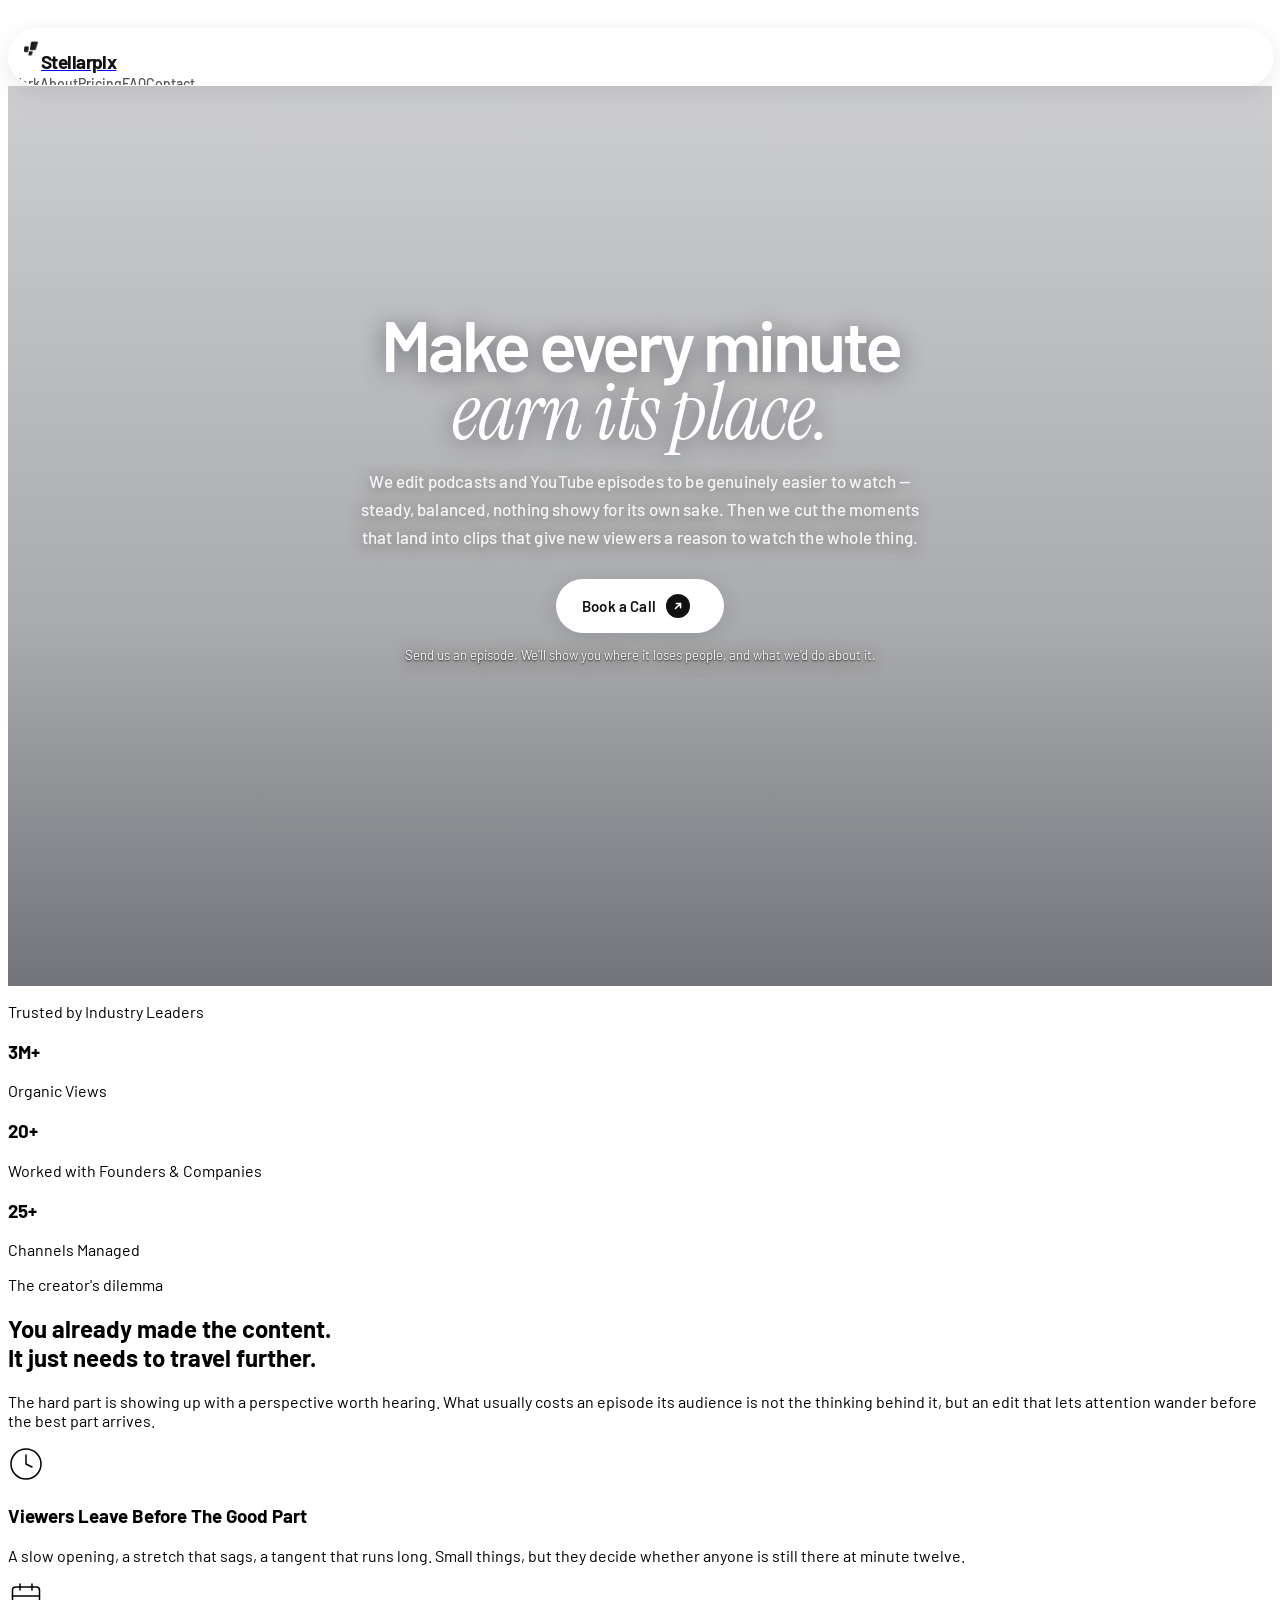
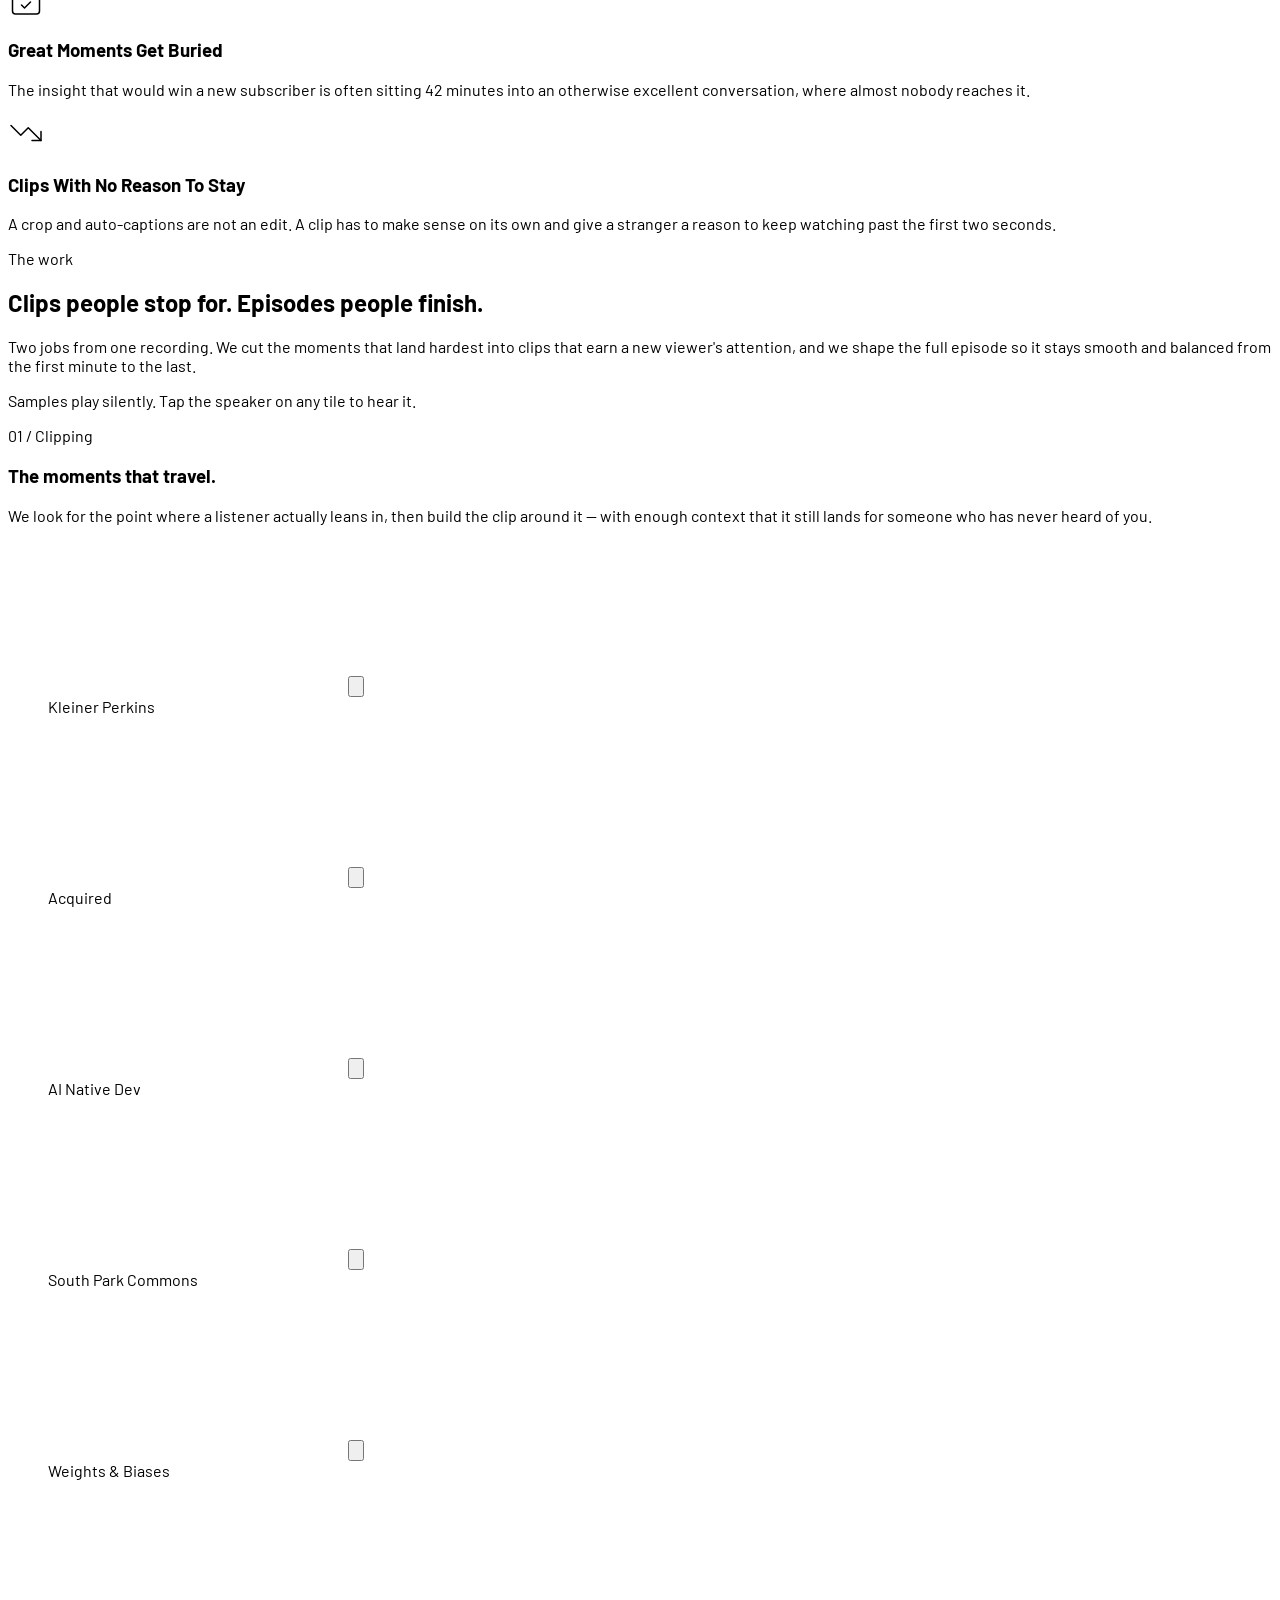
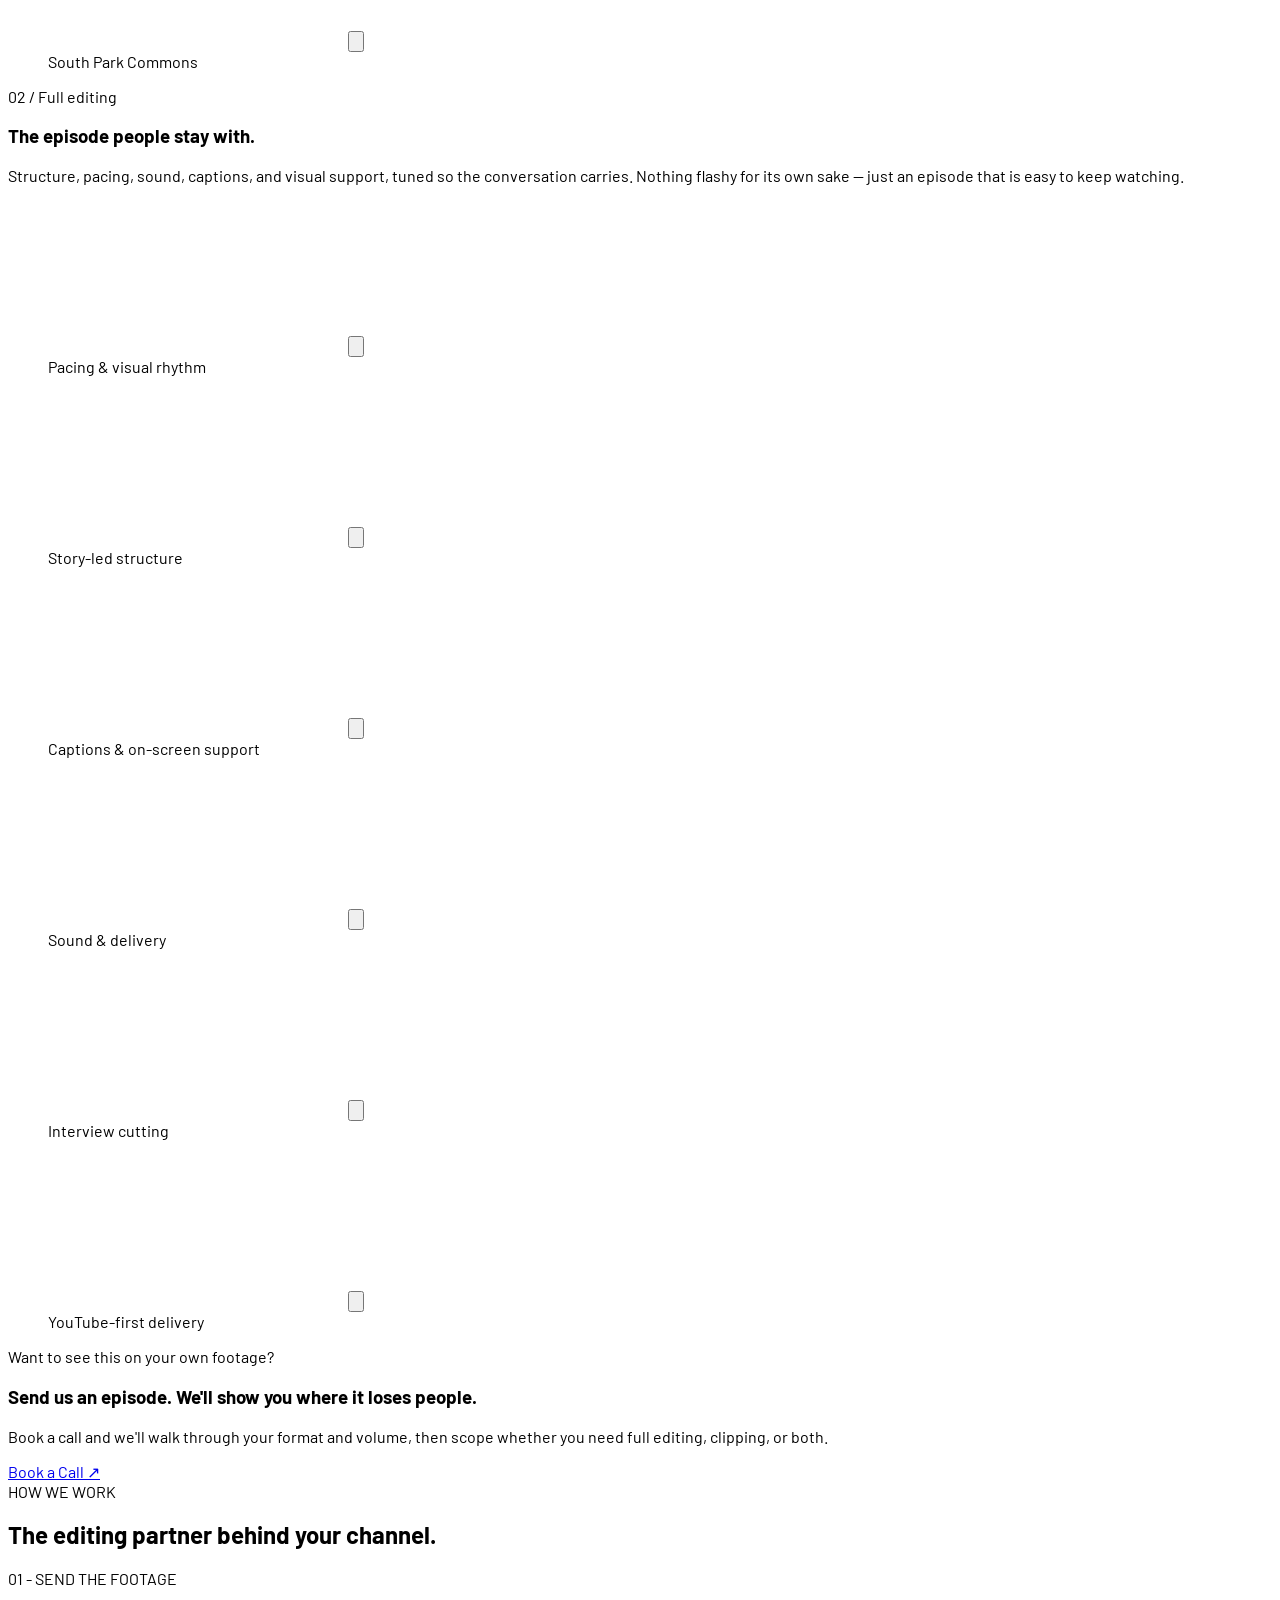
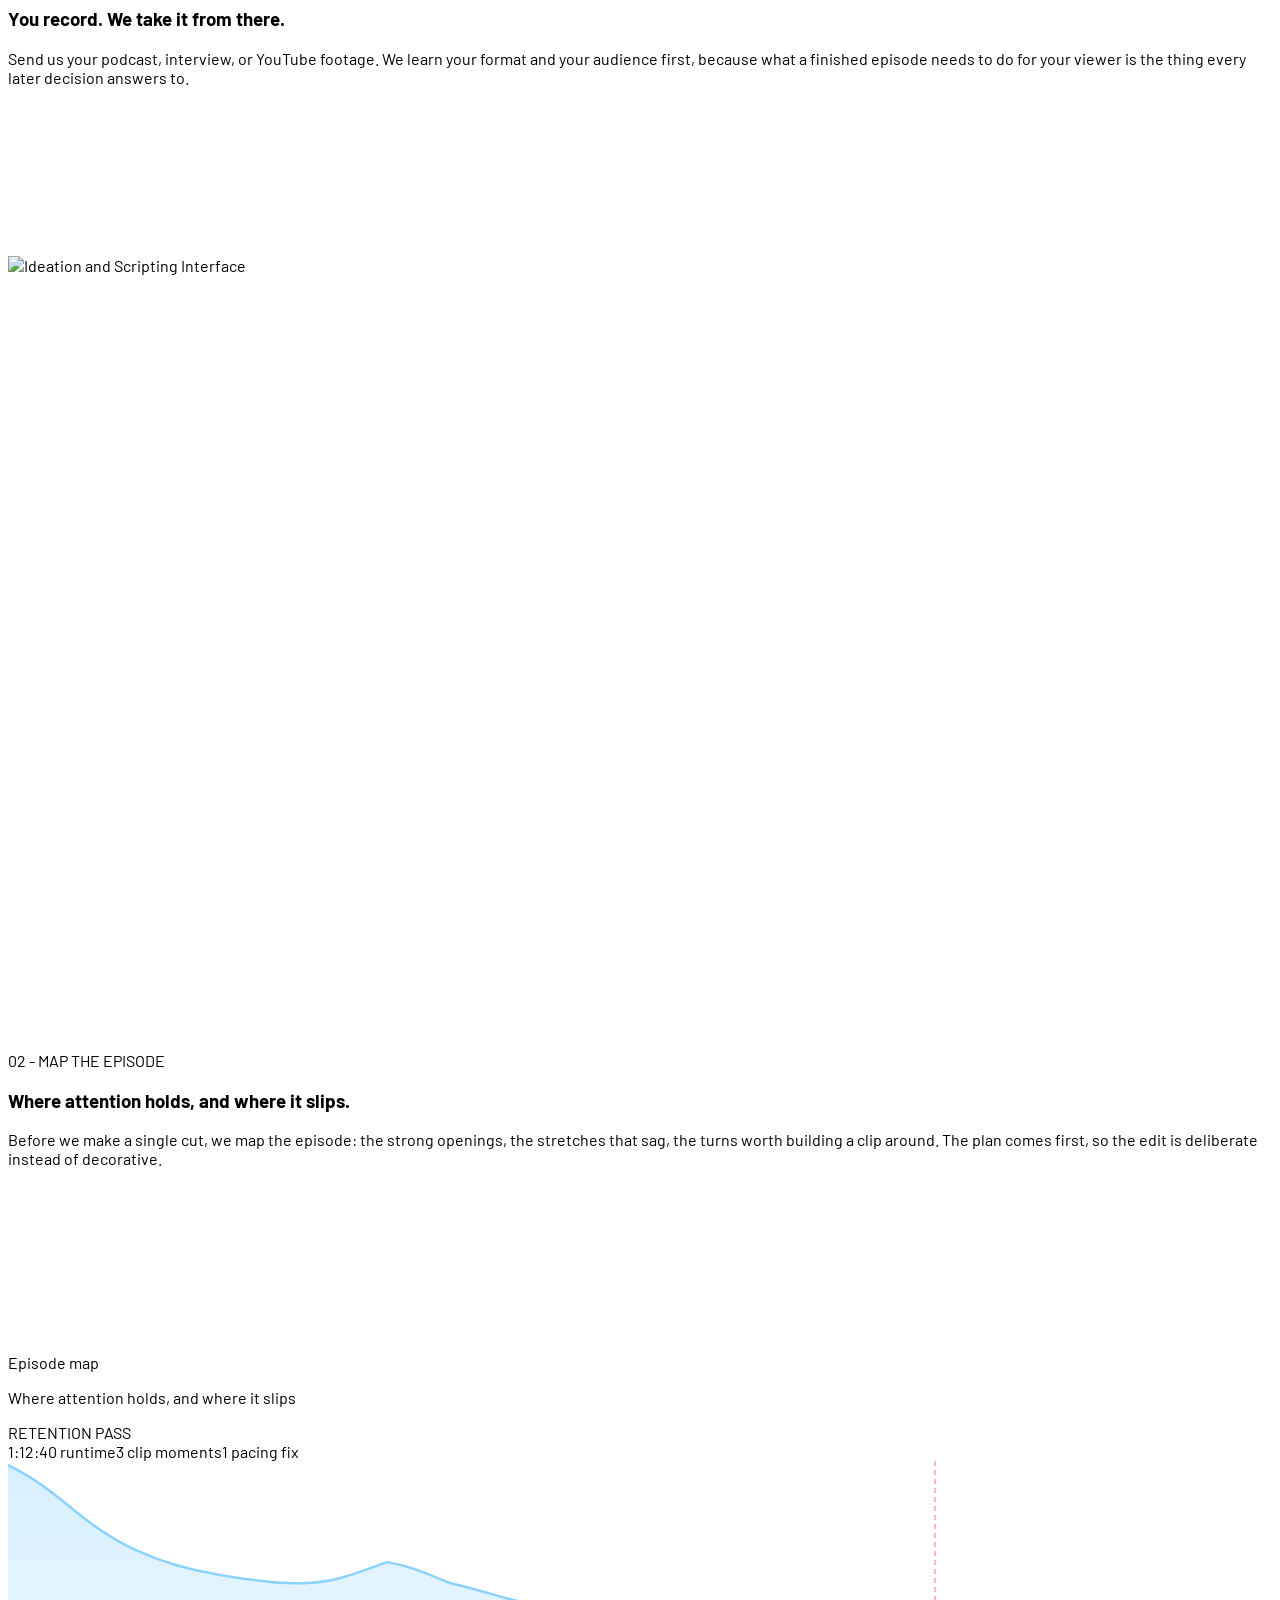
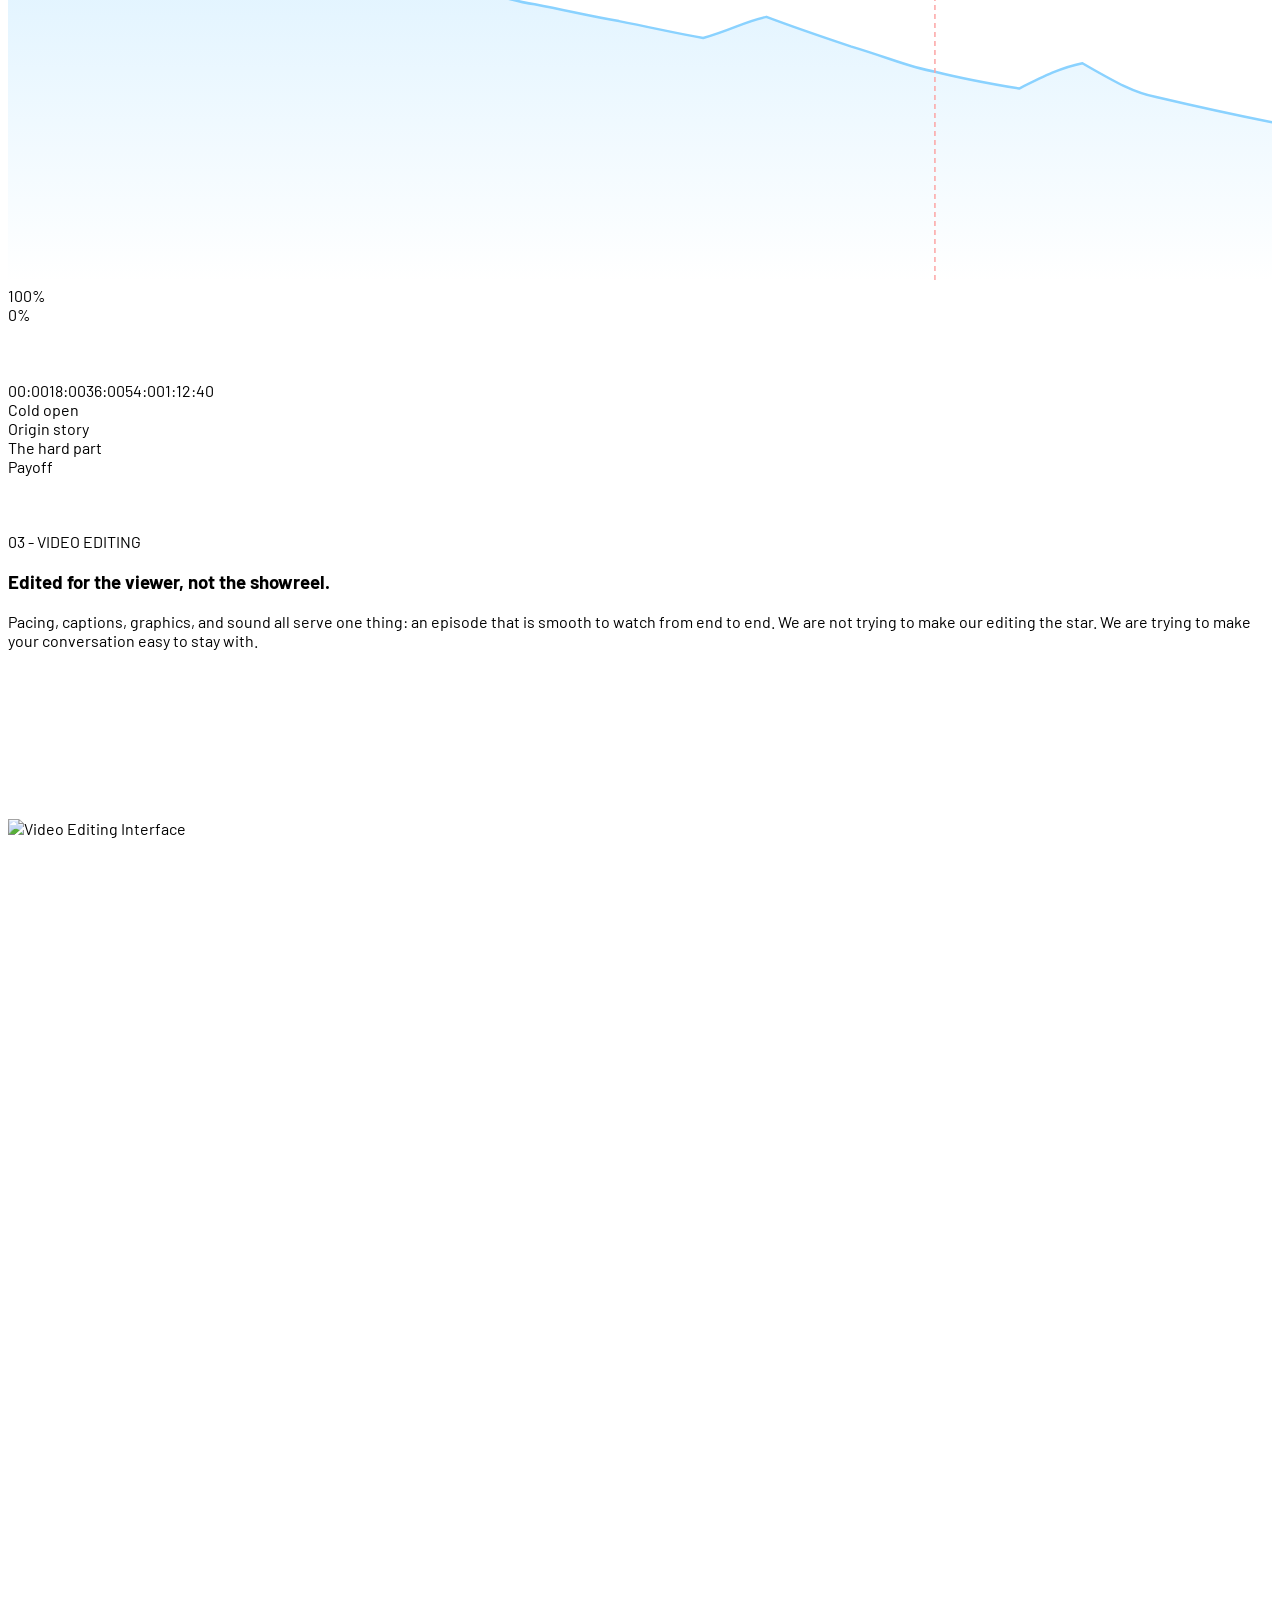
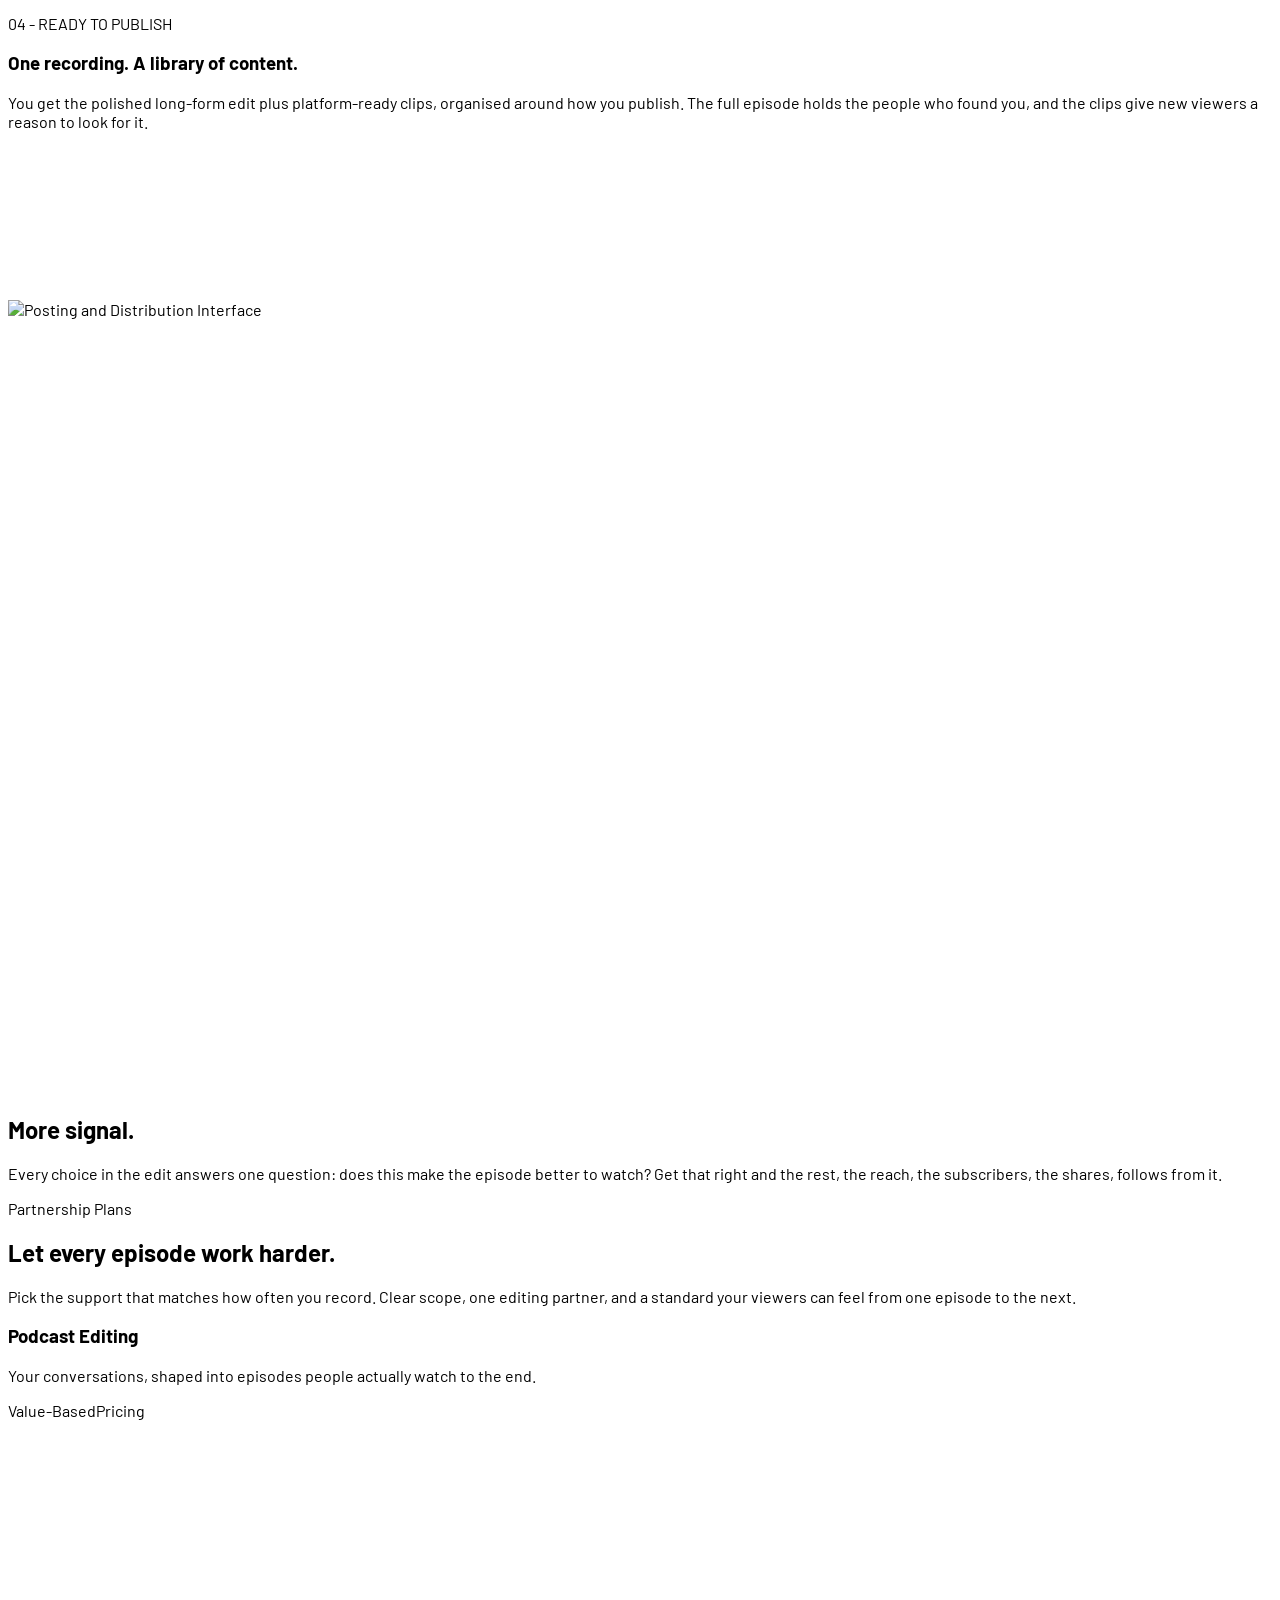
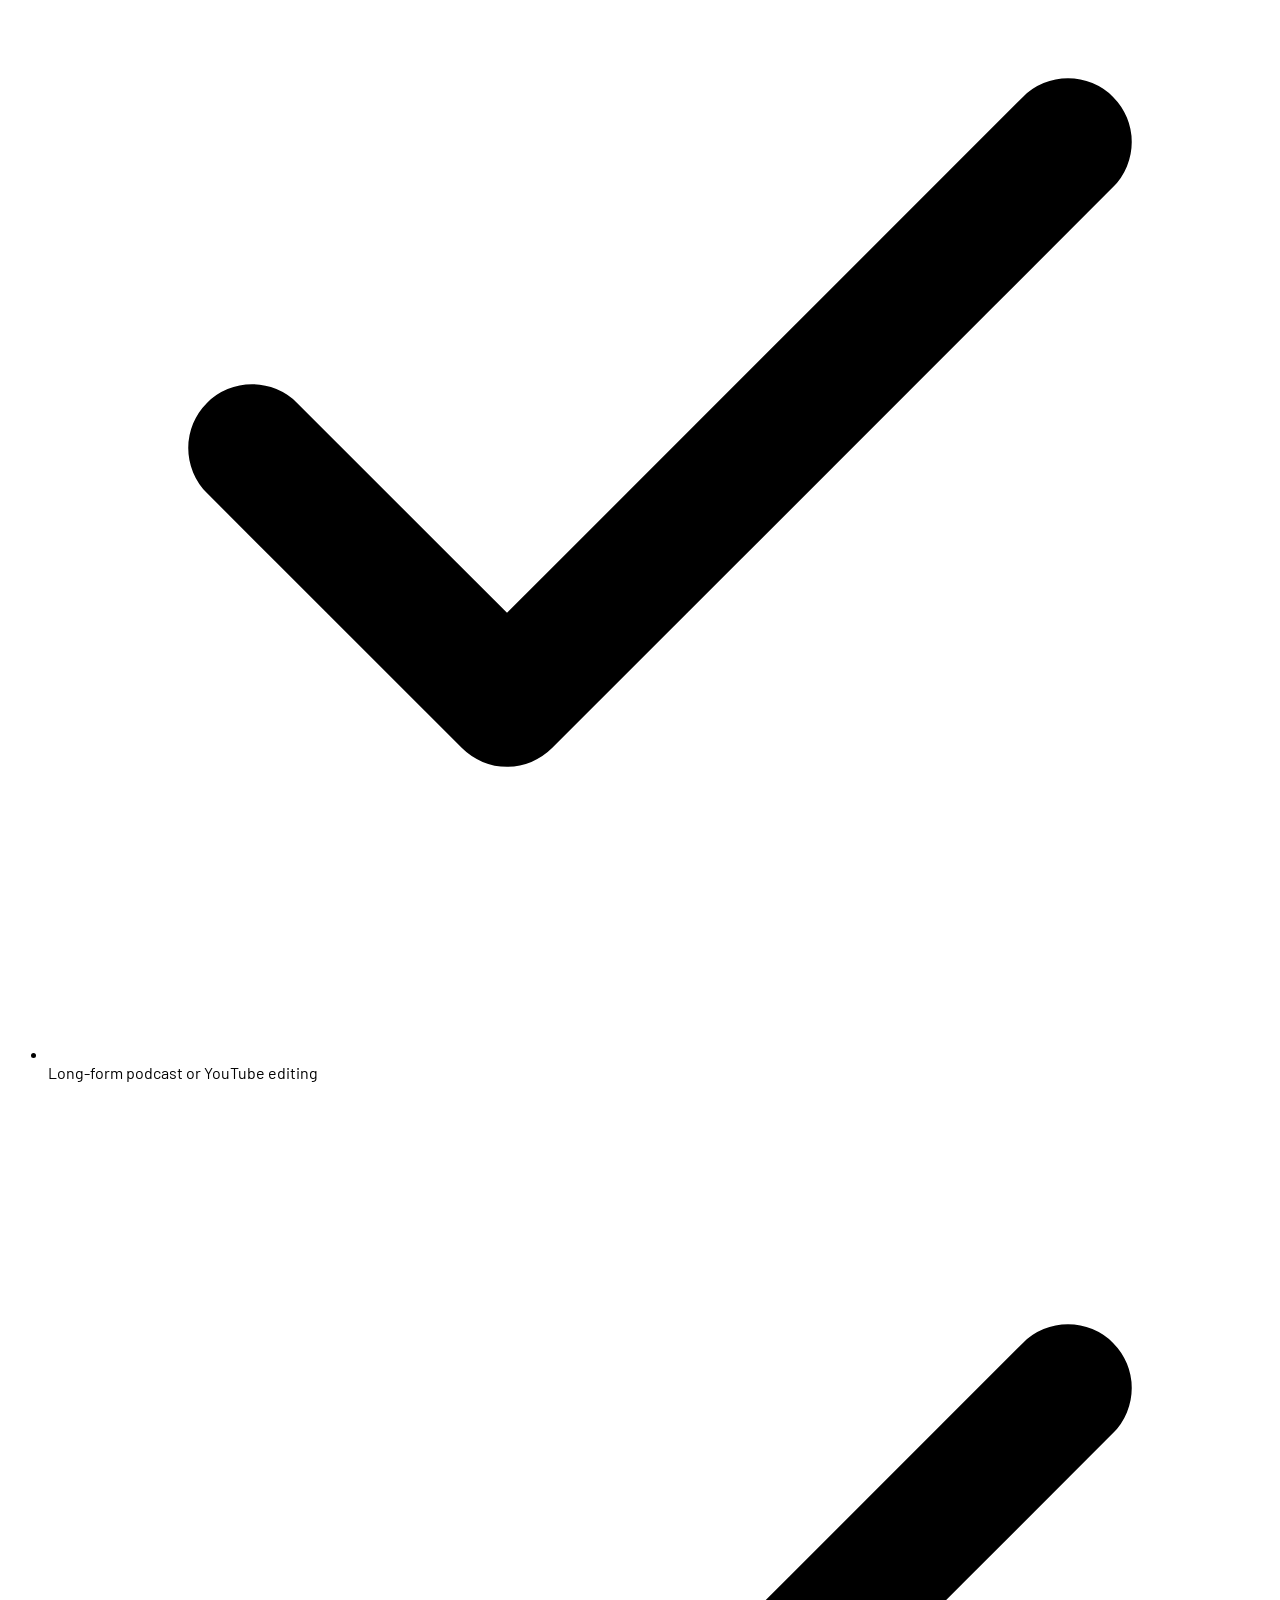
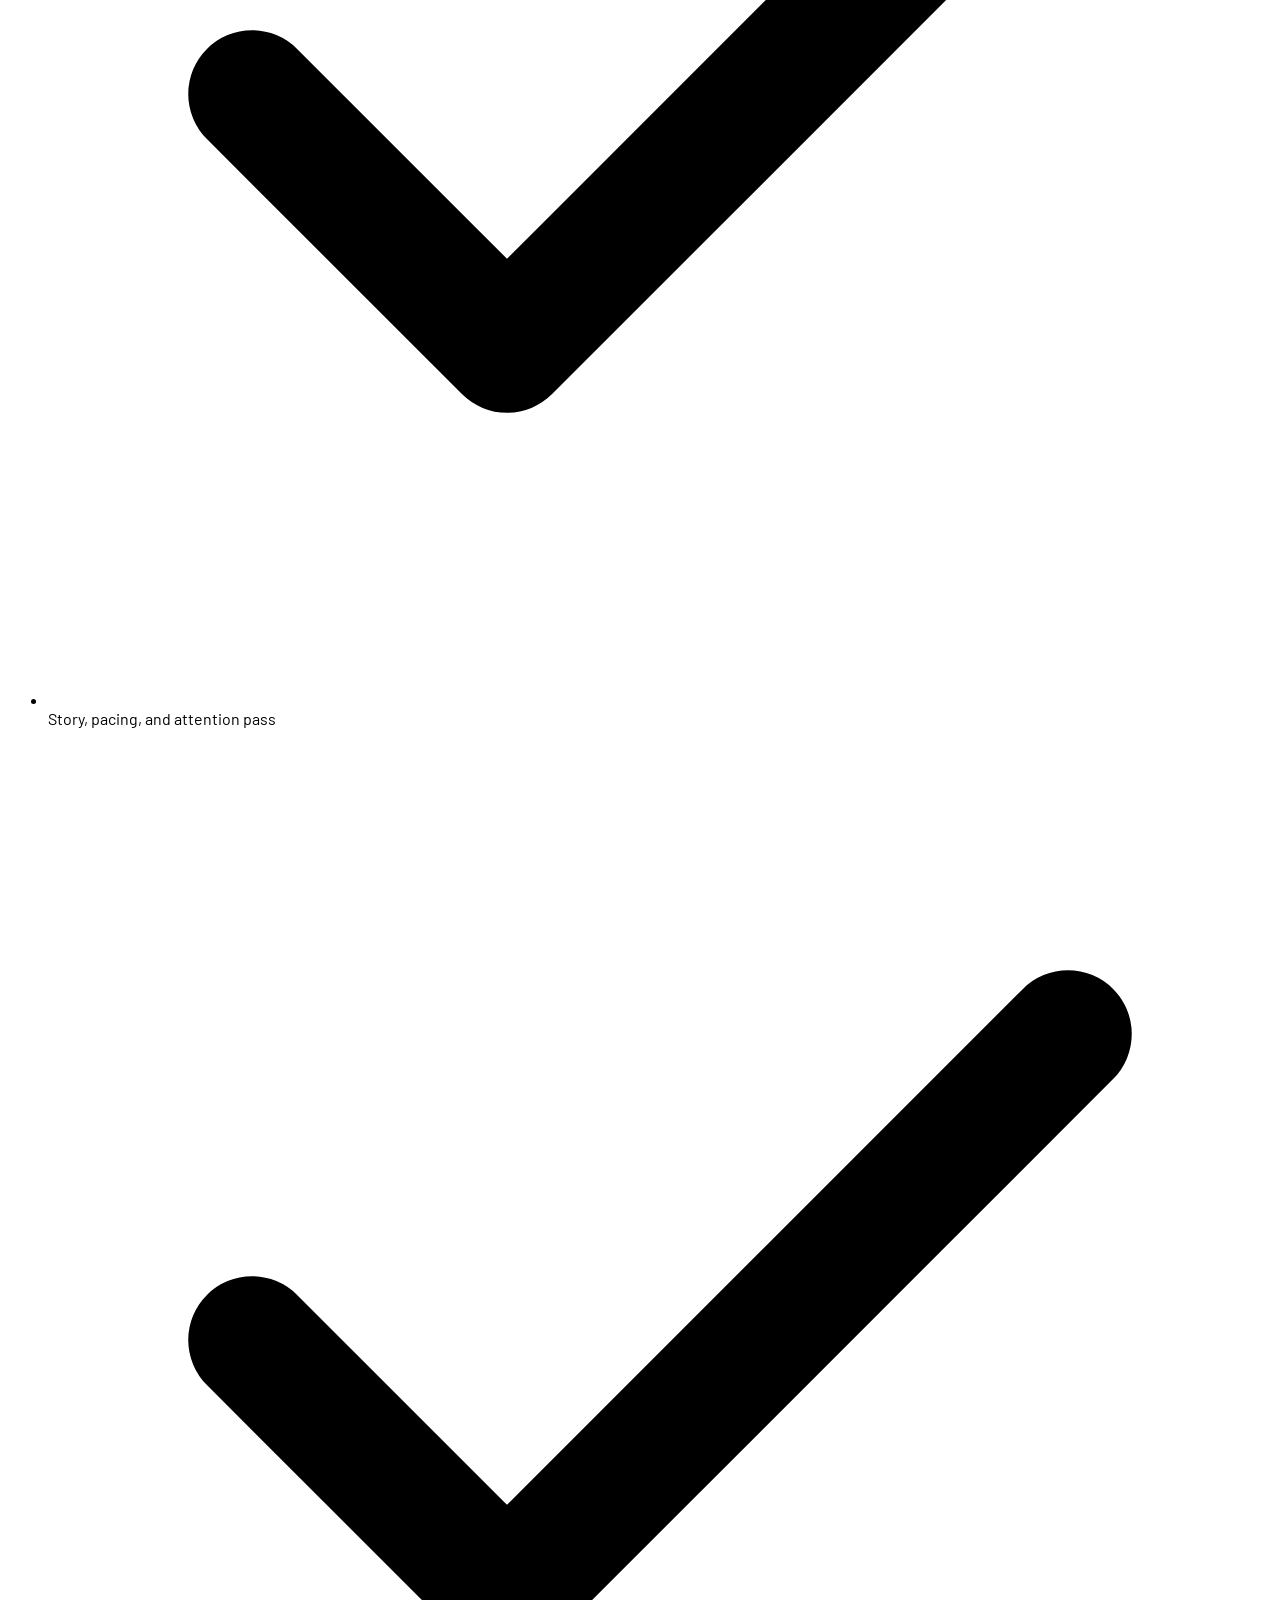
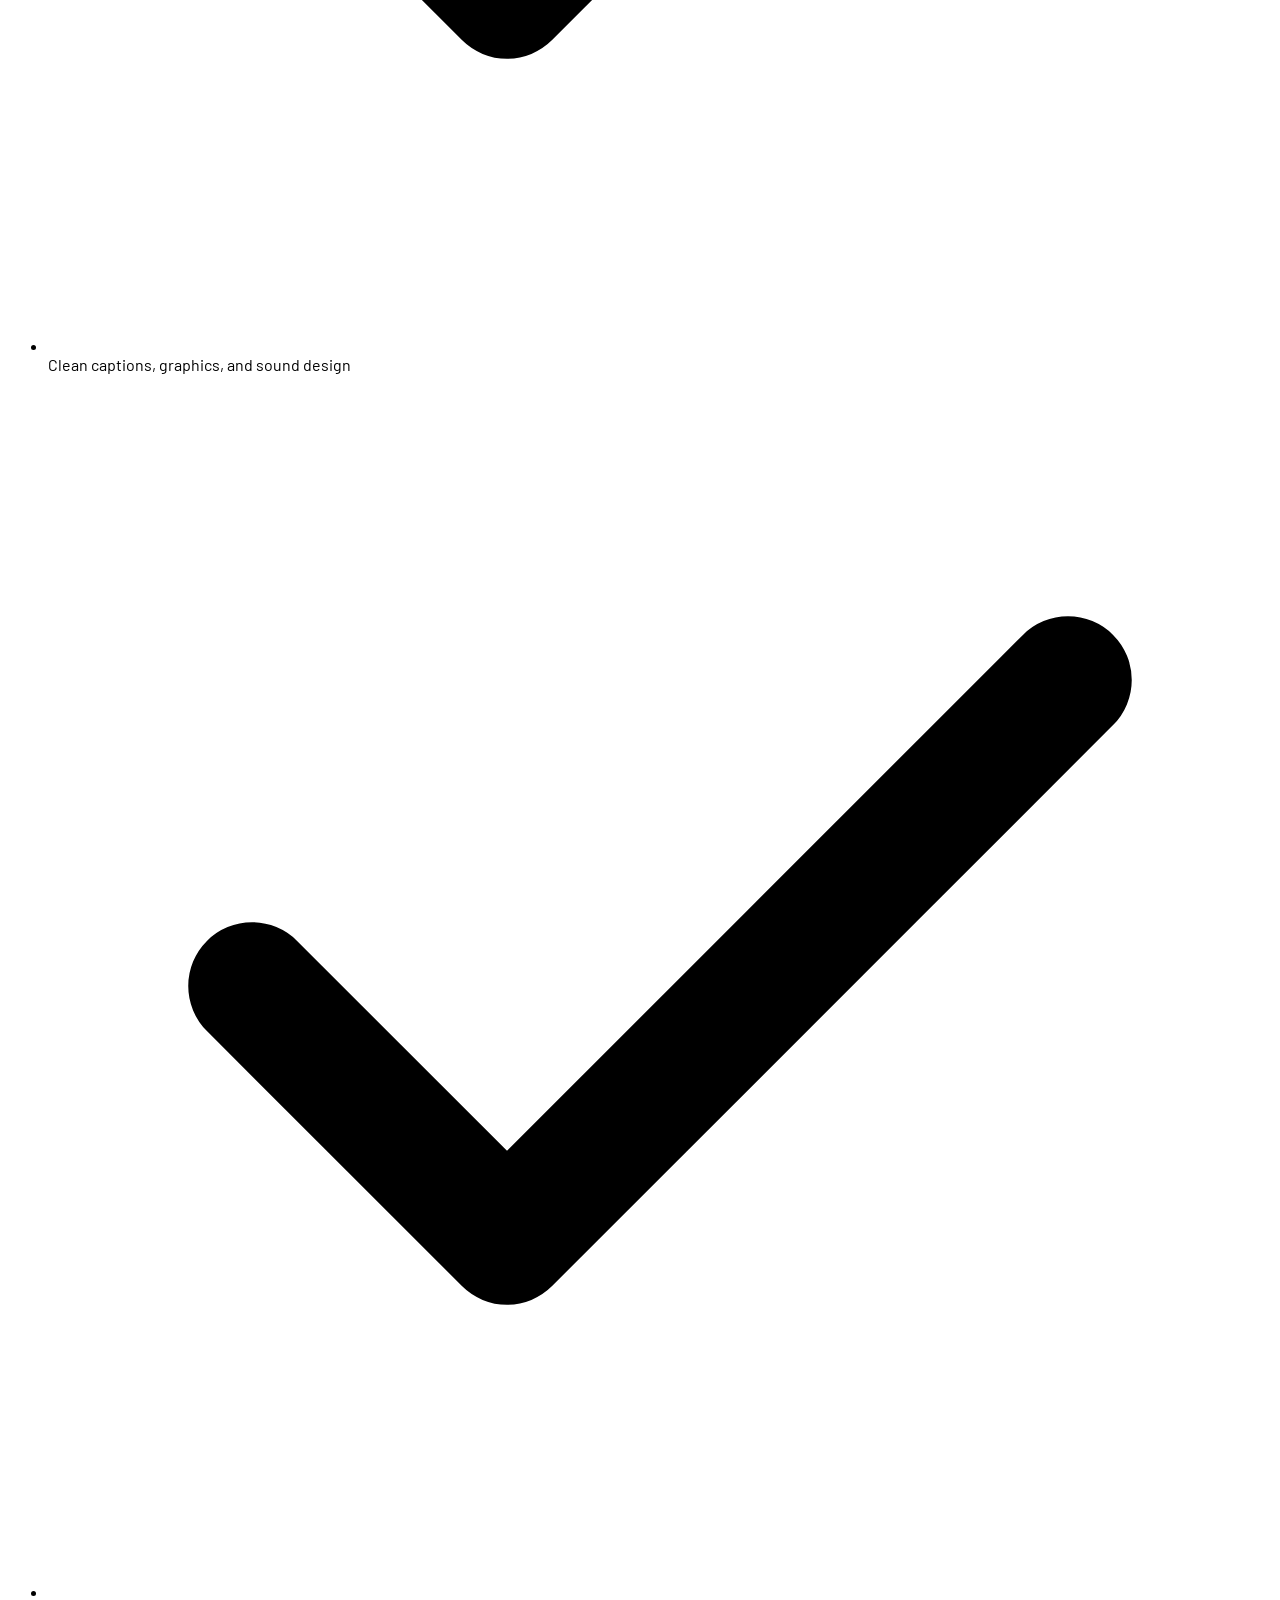
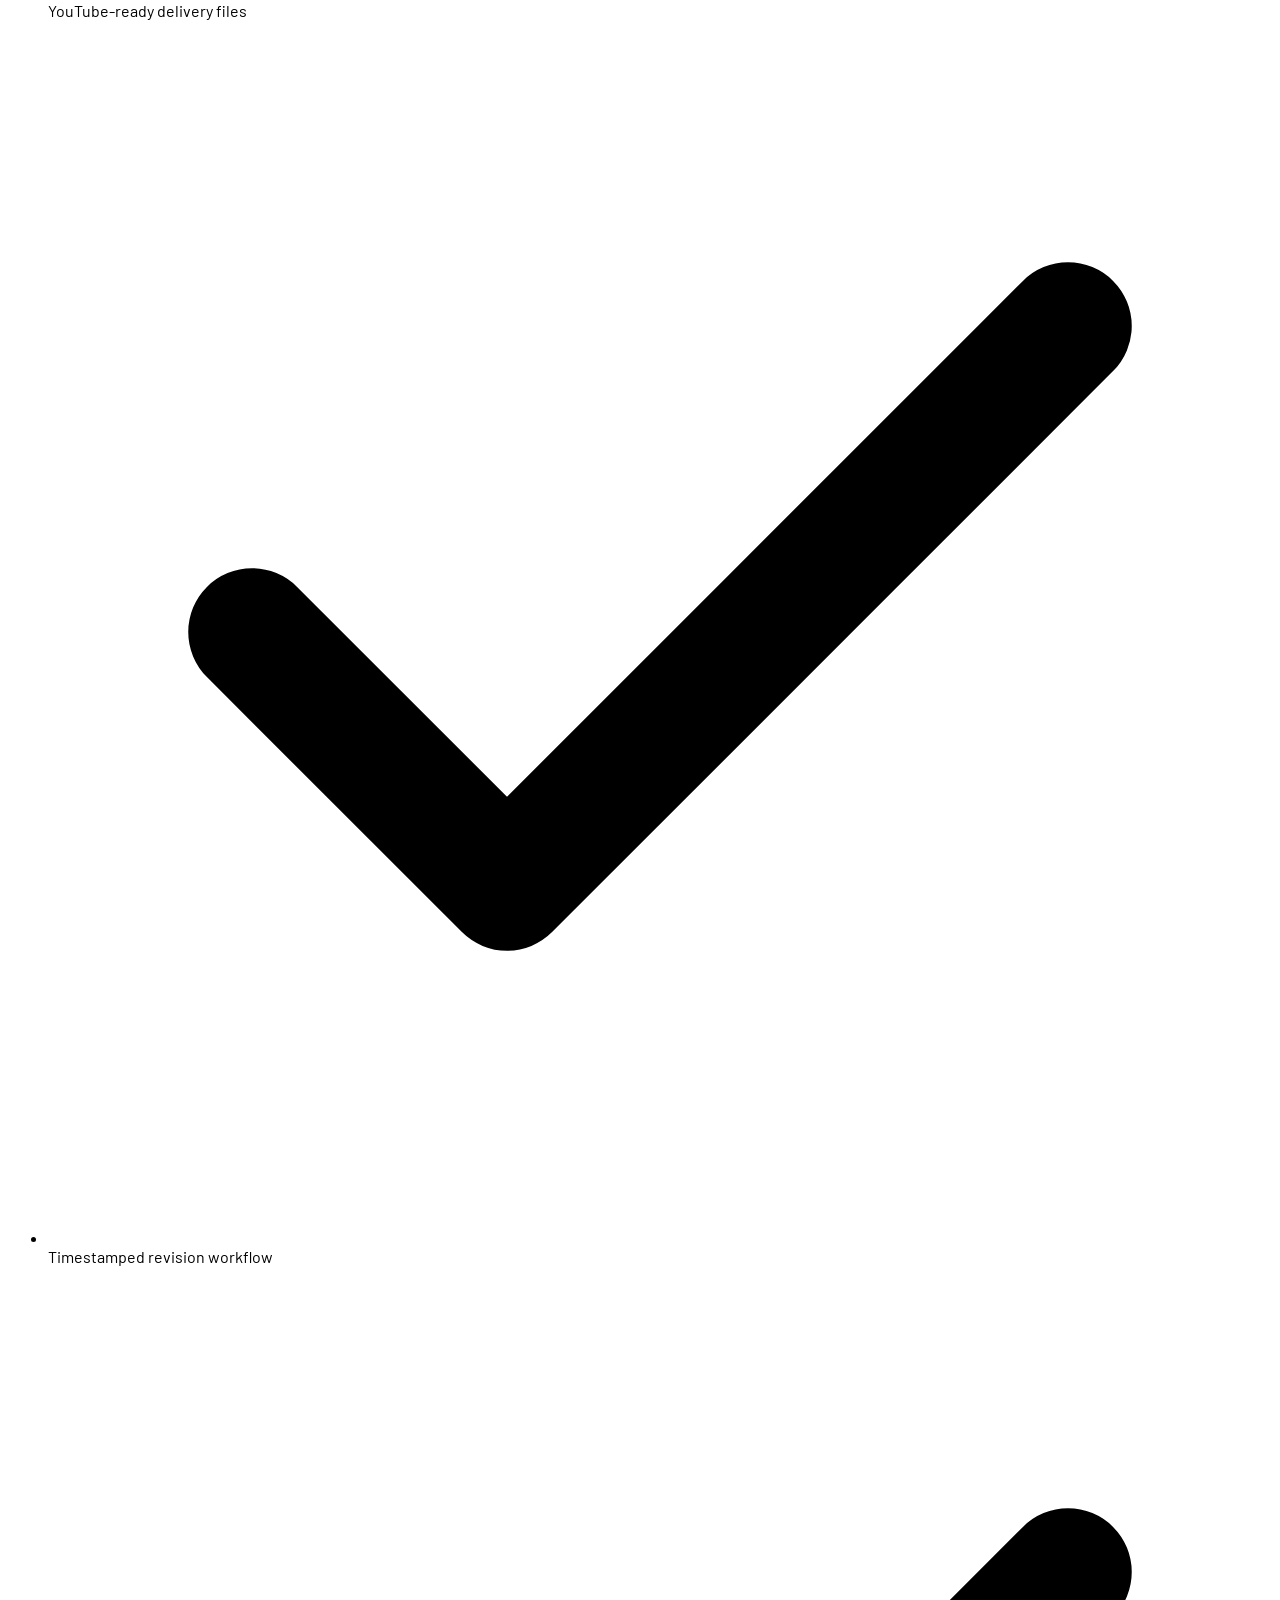
==== index.html @ 4ddf9e1d "Publish Stellarplx website" ====
<!DOCTYPE html><html lang="en"><head><meta charSet="utf-8"/><meta name="viewport" content="width=device-width, initial-scale=1"/><link rel="preload" href="/_next/static/media/Casad_Regular-s.p.01j_p6ui9jw1d.ttf" as="font" crossorigin="" type="font/ttf"/><link rel="preload" href="/_next/static/media/Isra_Regular-s.p.14ddjkjz1v~8g.ttf" as="font" crossorigin="" type="font/ttf"/><link rel="preload" href="/_next/static/media/PassengerDisplay_MediumItalic-s.p.0eg6fs0rj6w.s.otf" as="font" crossorigin="" type="font/otf"/><link rel="preload" href="/_next/static/media/ResPublica_Regular-s.p.033n21pnbq2ho.ttf" as="font" crossorigin="" type="font/ttf"/><link rel="preload" as="image" href="/logo.png"/><link rel="preload" as="image" href="/media/ideation_scripting.png"/><link rel="preload" as="image" href="/media/video_editing.png"/><link rel="preload" as="image" href="/media/posting_distribution.png"/><link rel="stylesheet" href="/_next/static/chunks/04-d8hliykg0z.css" data-precedence="next"/><link rel="preload" as="script" fetchPriority="low" href="/_next/static/chunks/045g~0~zva_mv.js"/><script src="/_next/static/chunks/0dgq26a5_oy.a.js" async=""></script><script src="/_next/static/chunks/0vkgb7xyv-nko.js" async=""></script><script src="/_next/static/chunks/0174xh3wfsjm1.js" async=""></script><script src="/_next/static/chunks/turbopack-0th62gs75_s.e.js" async=""></script><script src="/_next/static/chunks/01xlw8hd842-c.js" async=""></script><script src="/_next/static/chunks/0d3shmwh5_nmn.js" async=""></script><script src="/_next/static/chunks/05x3xh2iq-b9q.js" async=""></script><script src="/_next/static/chunks/0ise-u204_ms8.js" async=""></script><link rel="preload" href="https://fonts.googleapis.com/css2?family=Barlow:ital,wght@0,300;0,400;0,500;0,600;0,700;0,800;0,900;1,400;1,500&amp;family=Instrument+Serif:ital@0;1&amp;display=swap" as="style"/><link rel="preconnect" href="https://fonts.googleapis.com"/><link rel="preconnect" href="https://fonts.gstatic.com" crossorigin="anonymous"/><meta name="next-size-adjust" content=""/><title>Stellarplx — Video Editing &amp; Podcast Clipping</title><meta name="description" content="Podcast and YouTube editing built for watchability, plus short-form clips that bring new viewers to the full episode."/><meta name="keywords" content="video editing,podcast clipping,YouTube editing,short-form video,video production,content distribution,podcast editor,Stellarplx"/><meta property="og:title" content="Stellarplx — Video Editing &amp; Podcast Clipping"/><meta property="og:description" content="Episodes edited to hold attention end to end, and clips that give new viewers a reason to watch the whole thing."/><meta property="og:type" content="website"/><meta name="twitter:card" content="summary"/><meta name="twitter:title" content="Stellarplx — Video Editing &amp; Podcast Clipping"/><meta name="twitter:description" content="Episodes edited to hold attention end to end, and clips that give new viewers a reason to watch the whole thing."/><link rel="icon" href="/favicon.ico?favicon.0n0iebbrwlym9.ico" sizes="48x48" type="image/x-icon"/><link href="https://fonts.googleapis.com/css2?family=Barlow:ital,wght@0,300;0,400;0,500;0,600;0,700;0,800;0,900;1,400;1,500&amp;family=Instrument+Serif:ital@0;1&amp;display=swap" rel="stylesheet"/><script src="/_next/static/chunks/03~yq9q893hmn.js" noModule=""></script></head><body class="antialiased respublica_9ceeea03-module__ORBeZW__variable isra_d671ae9e-module__YQnVba__variable casad_7c24be5-module__G7hbdG__variable passengerdisplay_74c40d1-module__NvPC6G__variable" style="font-family:&#x27;Barlow&#x27;, sans-serif;background:#fff"><div hidden=""><!--$--><!--/$--></div><nav class="fixed top-0 left-0 right-0 z-50 px-4 sm:px-6" style="padding-top:20px;transition:padding 0.4s cubic-bezier(0.4, 0, 0.2, 1)"><div style="transition:box-shadow 0.4s cubic-bezier(0.4, 0, 0.2, 1), background 0.4s ease;box-shadow:0 4px 20px rgba(0,0,0,0.04), inset 0 1px 1px rgba(255,255,255,0.9);border-radius:999px" class="max-w-6xl mx-auto w-full"><div class="w-full px-5 sm:px-7" style="width:100%;height:56px;border-radius:999px;opacity:1;mix-blend-mode:normal;position:relative;background:rgba(255, 255, 255, 0.45);backdrop-filter:blur(32px) saturate(200%) brightness(115%);-webkit-backdrop-filter:blur(32px) saturate(200%) brightness(115%);border:1px solid rgba(255, 255, 255, 0.7);box-shadow:inset 0 1px 1px rgba(255,255,255,0.9), 0 8px 32px rgba(0,0,0,0.06);overflow:hidden"><div class="relative z-10 w-full h-full flex items-center justify-between"><a href="/" class="flex items-center gap-0 group select-none"><img src="/logo.png" alt="Stellarplx" style="width:40px;height:40px;object-fit:contain;border-radius:10px"/><span style="font-size:19px;font-weight:700;color:#111;letter-spacing:-0.03em;font-family:&#x27;Barlow&#x27;, sans-serif;margin-left:-8px">Stellarplx</span></a><div class="hidden md:flex items-center gap-7"><a href="/#work" style="font-size:14px;font-weight:500;color:#555;font-family:&#x27;Barlow&#x27;, sans-serif;transition:color 0.25s ease;text-decoration:none">Work</a><a href="/about" style="font-size:14px;font-weight:500;color:#555;font-family:&#x27;Barlow&#x27;, sans-serif;transition:color 0.25s ease;text-decoration:none">About</a><a href="/#pricing" style="font-size:14px;font-weight:500;color:#555;font-family:&#x27;Barlow&#x27;, sans-serif;transition:color 0.25s ease;text-decoration:none">Pricing</a><a href="/#faq" style="font-size:14px;font-weight:500;color:#555;font-family:&#x27;Barlow&#x27;, sans-serif;transition:color 0.25s ease;text-decoration:none">FAQ</a><a href="/contact" style="font-size:14px;font-weight:500;color:#555;font-family:&#x27;Barlow&#x27;, sans-serif;transition:color 0.25s ease;text-decoration:none">Contact</a></div><a href="https://cal.com/himanshu8/30min" target="_blank" rel="noopener noreferrer" class="hidden md:flex items-center gap-2.5" style="background:#222;color:#fff;border-radius:100px;padding:9px 10px 9px 18px;font-size:13px;font-weight:600;font-family:&#x27;Barlow&#x27;, sans-serif;letter-spacing:0.01em;text-decoration:none;transition:background 0.3s ease, transform 0.2s ease">Book a Call<span style="display:inline-flex;align-items:center;justify-content:center;width:28px;height:28px;border-radius:50%;background:rgba(255,255,255,0.15)"><svg width="14" height="14" viewBox="0 0 14 14" fill="none"><path d="M4 10L10 4M10 4H5M10 4V9" stroke="white" stroke-width="1.8" stroke-linecap="round" stroke-linejoin="round"></path></svg></span></a><button class="md:hidden p-2" aria-label="Toggle menu" style="color:#222"><svg width="22" height="22" viewBox="0 0 24 24" fill="none"><path d="M3 12H21M3 6H21M3 18H21" stroke="currentColor" stroke-width="2" stroke-linecap="round"></path></svg></button></div></div></div></nav><main><section style="position:relative;min-height:100vh;display:flex;align-items:center;justify-content:center;overflow:hidden" class="jsx-ba7b7b0de09fac65"><video autoPlay="" muted="" loop="" playsInline="" style="position:absolute;top:50%;left:50%;transform:translate(-50%, -50%);min-width:100%;min-height:100%;width:auto;height:auto;object-fit:cover;z-index:0" class="jsx-ba7b7b0de09fac65"><source src="https://d8j0ntlcm91z4.cloudfront.net/user_38xzZboKViGWJOttwIXH07lWA1P/hf_20260228_065522_522e2295-ba22-457e-8fdb-fbcd68109c73.mp4" type="video/mp4" class="jsx-ba7b7b0de09fac65"/></video><div aria-hidden="true" style="position:absolute;inset:0;z-index:1;background:linear-gradient(180deg, rgba(4,8,18,0.20) 0%, rgba(4,8,18,0.34) 60%, rgba(4,8,18,0.56) 100%)" class="jsx-ba7b7b0de09fac65"></div><div style="position:relative;z-index:10;text-align:center;max-width:820px;margin:0 auto;padding:0 24px 60px;margin-top:-40px" class="jsx-ba7b7b0de09fac65 hero-content"><h1 style="margin:0;line-height:1" class="jsx-ba7b7b0de09fac65"><span style="display:block;font-family:&#x27;Barlow&#x27;, sans-serif;font-weight:600;font-size:clamp(32px, 5.5vw, 72px);letter-spacing:-3px;color:#fff;text-shadow:0 2px 24px rgba(4,8,18,0.45)" class="jsx-ba7b7b0de09fac65">Make every minute</span><span style="display:block;font-family:&#x27;Instrument Serif&#x27;, serif;font-style:italic;font-weight:400;font-size:clamp(36px, 6.2vw, 84px);color:#fff;letter-spacing:-1px;margin-top:-6px;text-shadow:0 2px 24px rgba(4,8,18,0.45)" class="jsx-ba7b7b0de09fac65">earn its place.</span></h1><p style="font-family:&#x27;Barlow&#x27;, sans-serif;font-weight:500;font-size:17px;color:rgba(255, 255, 255, 0.9);margin-top:14px;margin-bottom:28px;line-height:1.65;letter-spacing:0.01em;max-width:560px;margin-left:auto;margin-right:auto;text-shadow:0 1px 16px rgba(4,8,18,0.5)" class="jsx-ba7b7b0de09fac65">We edit podcasts and YouTube episodes to be genuinely easier to watch — steady, balanced, nothing showy for its own sake. Then we cut the moments that land into clips that give new viewers a reason to watch the whole thing.</p><a href="https://cal.com/himanshu8/30min" target="_blank" rel="noopener noreferrer" style="display:inline-flex;align-items:center;gap:10px;background:#fff;color:#111;border-radius:100px;padding:15px 34px 15px 26px;font-size:15px;font-weight:600;font-family:&#x27;Barlow&#x27;, sans-serif;text-decoration:none;transition:transform 0.3s cubic-bezier(0.4, 0, 0.2, 1), box-shadow 0.3s ease;box-shadow:0 4px 24px rgba(0,0,0,0.12);letter-spacing:0.01em;cursor:pointer" class="jsx-ba7b7b0de09fac65 workreel-btn">Book a Call<span style="display:inline-flex;align-items:center;justify-content:center;width:24px;height:24px;border-radius:50%;background:#111;flex-shrink:0" class="jsx-ba7b7b0de09fac65"><svg width="12" height="12" viewBox="0 0 14 14" fill="none" class="jsx-ba7b7b0de09fac65"><path d="M4 10L10 4M10 4H5M10 4V9" stroke="white" stroke-width="1.8" stroke-linecap="round" stroke-linejoin="round" class="jsx-ba7b7b0de09fac65"></path></svg></span></a><p style="margin:14px 0 0;color:rgba(255,255,255,0.95);font-family:&#x27;Barlow&#x27;, sans-serif;font-size:13px;text-shadow:0 1px 2px rgba(4,8,18,0.85), 0 2px 16px rgba(4,8,18,0.65)" class="jsx-ba7b7b0de09fac65">Send us an episode. We&#x27;ll show you where it loses people, and what we&#x27;d do about it.</p></div></section><section class="py-24 border-y border-gray-100 bg-[#fafafa]"><div class="max-w-7xl mx-auto px-6"><p class="text-center text-sm tracking-[0.2em] text-[#6b7280] uppercase mb-12" style="font-family:var(--font-isra)">Trusted by Industry Leaders</p><div class="grid grid-cols-1 md:grid-cols-3 gap-12 text-center divide-y md:divide-y-0 md:divide-x divide-gray-200"><div class="flex flex-col items-center justify-center pt-8 md:pt-0"><h3 class="text-5xl md:text-6xl text-[#1e3a8a] mb-4" style="font-family:var(--font-passenger)">3M+</h3><p class="text-lg text-[#475569]" style="font-family:var(--font-casad)">Organic Views</p></div><div class="flex flex-col items-center justify-center pt-8 md:pt-0"><h3 class="text-5xl md:text-6xl text-[#1e3a8a] mb-4" style="font-family:var(--font-passenger)">20+</h3><p class="text-lg text-[#475569]" style="font-family:var(--font-casad)">Worked with Founders &amp; Companies</p></div><div class="flex flex-col items-center justify-center pt-8 md:pt-0"><h3 class="text-5xl md:text-6xl text-[#1e3a8a] mb-4" style="font-family:var(--font-passenger)">25+</h3><p class="text-lg text-[#475569]" style="font-family:var(--font-casad)">Channels Managed</p></div></div></div></section><section class="py-32 relative bg-white"><div class="section-divider mb-32"></div><div class="reveal max-w-5xl mx-auto px-6 text-center"><p class="text-sm tracking-[0.2em] text-[#3b82f6] uppercase mb-6" style="font-family:var(--font-isra)">The creator&#x27;s dilemma</p><h2 class="text-5xl md:text-6xl lg:text-7xl text-[#0f172a] leading-[1.05] mb-8" style="font-family:var(--font-passenger)"><span class="text-[#1e3a8a]">You already made the content.</span><br/><span class="text-[#94a3b8]">It just needs to travel further.</span></h2><p class="text-lg md:text-xl text-[#475569] max-w-3xl mx-auto leading-relaxed" style="font-family:var(--font-casad)">The hard part is showing up with a perspective worth hearing. What usually costs an episode its audience is not the thinking behind it, but an edit that lets attention wander before the best part arrives.</p><div class="grid grid-cols-1 md:grid-cols-3 gap-8 mt-20"><div class="group flex flex-col items-center bg-white p-10 rounded-[2rem] border border-gray-100 shadow-[0_8px_30px_rgb(0,0,0,0.04)] hover:shadow-[0_20px_40px_rgb(0,0,0,0.08)] transition-all duration-500"><svg xmlns="http://www.w3.org/2000/svg" width="36" height="36" viewBox="0 0 24 24" fill="none" stroke="currentColor" stroke-width="1" stroke-linecap="round" stroke-linejoin="round" class="text-[#3b82f6] mb-6 group-hover:scale-110 group-hover:text-[#1e3a8a] transition-all duration-300"><circle cx="12" cy="12" r="10"></circle><polyline points="12 6 12 12 16 14"></polyline></svg><h3 class="text-2xl text-[#1e293b] mb-4" style="font-family:var(--font-respublica)">Viewers Leave Before The Good Part</h3><p class="text-[1.1rem] text-[#64748b] leading-relaxed" style="font-family:var(--font-casad)">A slow opening, a stretch that sags, a tangent that runs long. Small things, but they decide whether anyone is still there at minute twelve.</p></div><div class="group flex flex-col items-center bg-white p-10 rounded-[2rem] border border-gray-100 shadow-[0_8px_30px_rgb(0,0,0,0.04)] hover:shadow-[0_20px_40px_rgb(0,0,0,0.08)] transition-all duration-500"><svg xmlns="http://www.w3.org/2000/svg" width="36" height="36" viewBox="0 0 24 24" fill="none" stroke="currentColor" stroke-width="1" stroke-linecap="round" stroke-linejoin="round" class="text-[#3b82f6] mb-6 group-hover:scale-110 group-hover:text-[#1e3a8a] transition-all duration-300"><rect width="18" height="18" x="3" y="4" rx="2" ry="2"></rect><line x1="16" x2="16" y1="2" y2="6"></line><line x1="8" x2="8" y1="2" y2="6"></line><line x1="3" x2="21" y1="10" y2="10"></line><path d="m9 16 2 2 4-4"></path></svg><h3 class="text-2xl text-[#1e293b] mb-4" style="font-family:var(--font-respublica)">Great Moments Get Buried</h3><p class="text-[1.1rem] text-[#64748b] leading-relaxed" style="font-family:var(--font-casad)">The insight that would win a new subscriber is often sitting 42 minutes into an otherwise excellent conversation, where almost nobody reaches it.</p></div><div class="group flex flex-col items-center bg-white p-10 rounded-[2rem] border border-gray-100 shadow-[0_8px_30px_rgb(0,0,0,0.04)] hover:shadow-[0_20px_40px_rgb(0,0,0,0.08)] transition-all duration-500"><svg xmlns="http://www.w3.org/2000/svg" width="36" height="36" viewBox="0 0 24 24" fill="none" stroke="currentColor" stroke-width="1" stroke-linecap="round" stroke-linejoin="round" class="text-[#3b82f6] mb-6 group-hover:scale-110 group-hover:text-[#1e3a8a] transition-all duration-300"><polyline points="22 17 13.5 8.5 8.5 13.5 2 7"></polyline><polyline points="16 17 22 17 22 11"></polyline></svg><h3 class="text-2xl text-[#1e293b] mb-4" style="font-family:var(--font-respublica)">Clips With No Reason To Stay</h3><p class="text-[1.1rem] text-[#64748b] leading-relaxed" style="font-family:var(--font-casad)">A crop and auto-captions are not an edit. A clip has to make sense on its own and give a stranger a reason to keep watching past the first two seconds.</p></div></div></div></section><section id="work" class="bg-white py-28 overflow-hidden"><div class="max-w-7xl mx-auto px-6"><div class="max-w-4xl mb-16"><p class="text-sm tracking-[0.2em] text-[#3b82f6] uppercase mb-5" style="font-family:var(--font-isra)">The work</p><h2 class="text-5xl md:text-6xl lg:text-7xl text-[#0f172a] leading-[1.03] mb-6" style="font-family:var(--font-passenger)">Clips people stop for. Episodes people finish.</h2><p class="text-lg md:text-xl text-[#475569] leading-relaxed max-w-3xl" style="font-family:var(--font-casad)">Two jobs from one recording. We cut the moments that land hardest into clips that earn a new viewer&#x27;s attention, and we shape the full episode so it stays smooth and balanced from the first minute to the last.</p><p class="mt-5 text-sm text-[#94a3b8]" style="font-family:var(--font-casad)">Samples play silently. Tap the speaker on any tile to hear it.</p></div><div id="clips" class="border-t border-slate-200 pt-8 mb-24"><div class="flex flex-col md:flex-row md:items-end md:justify-between gap-5 mb-9"><div><p class="text-xs tracking-[0.2em] text-[#3b82f6] uppercase mb-3" style="font-family:var(--font-isra)">01 / Clipping</p><h3 class="text-3xl md:text-4xl text-[#0f172a]" style="font-family:var(--font-respublica)">The moments that travel.</h3></div><p class="max-w-md text-base leading-relaxed text-[#64748b]" style="font-family:var(--font-casad)">We look for the point where a listener actually leans in, then build the clip around it — with enough context that it still lands for someone who has never heard of you.</p></div><div class="grid grid-cols-2 md:grid-cols-3 gap-4 md:gap-6"><figure class="group relative overflow-hidden rounded-2xl bg-[#0f172a] shadow-[0_16px_40px_rgba(15,23,42,0.13)] aspect-[9/16] "><video class="h-full w-full object-cover transition-transform duration-700 group-hover:scale-[1.035]" src="/media/clipping-samples/model-first.mp4" data-sample="/media/clipping-samples/model-first.mp4" muted="" loop="" playsInline="" preload="metadata" aria-label="Kleiner Perkins sample"></video><button type="button" aria-pressed="false" aria-label="Play sound for Kleiner Perkins" title="Play sound" class="absolute right-3 top-3 z-20 grid h-9 w-9 place-items-center rounded-full backdrop-blur-sm transition focus-visible:outline focus-visible:outline-2 focus-visible:outline-offset-2 focus-visible:outline-white bg-black/55 text-white opacity-90 hover:bg-black/80 group-hover:opacity-100"><svg viewBox="0 0 24 24" aria-hidden="true" class="h-4 w-4" fill="none" stroke="currentColor" stroke-width="1.9" stroke-linecap="round" stroke-linejoin="round"><path d="M11 5 6.5 9H3v6h3.5L11 19z"></path><path d="M16 9.5l5 5m0-5-5 5"></path></svg></button><figcaption class="pointer-events-none absolute inset-x-0 bottom-0 z-10 bg-gradient-to-t from-black/75 via-black/20 to-transparent px-4 pb-4 pt-12 text-xs uppercase tracking-[0.15em] text-white opacity-0 transition-opacity duration-300 group-hover:opacity-100">Kleiner Perkins</figcaption></figure><figure class="group relative overflow-hidden rounded-2xl bg-[#0f172a] shadow-[0_16px_40px_rgba(15,23,42,0.13)] aspect-[9/16] "><video class="h-full w-full object-cover transition-transform duration-700 group-hover:scale-[1.035]" src="/media/clipping-samples/buffett.mp4" data-sample="/media/clipping-samples/buffett.mp4" muted="" loop="" playsInline="" preload="metadata" aria-label="Acquired sample"></video><button type="button" aria-pressed="false" aria-label="Play sound for Acquired" title="Play sound" class="absolute right-3 top-3 z-20 grid h-9 w-9 place-items-center rounded-full backdrop-blur-sm transition focus-visible:outline focus-visible:outline-2 focus-visible:outline-offset-2 focus-visible:outline-white bg-black/55 text-white opacity-90 hover:bg-black/80 group-hover:opacity-100"><svg viewBox="0 0 24 24" aria-hidden="true" class="h-4 w-4" fill="none" stroke="currentColor" stroke-width="1.9" stroke-linecap="round" stroke-linejoin="round"><path d="M11 5 6.5 9H3v6h3.5L11 19z"></path><path d="M16 9.5l5 5m0-5-5 5"></path></svg></button><figcaption class="pointer-events-none absolute inset-x-0 bottom-0 z-10 bg-gradient-to-t from-black/75 via-black/20 to-transparent px-4 pb-4 pt-12 text-xs uppercase tracking-[0.15em] text-white opacity-0 transition-opacity duration-300 group-hover:opacity-100">Acquired</figcaption></figure><figure class="group relative overflow-hidden rounded-2xl bg-[#0f172a] shadow-[0_16px_40px_rgba(15,23,42,0.13)] aspect-[9/16] "><video class="h-full w-full object-cover transition-transform duration-700 group-hover:scale-[1.035]" src="/media/clipping-samples/pull-requests.mp4" data-sample="/media/clipping-samples/pull-requests.mp4" muted="" loop="" playsInline="" preload="metadata" aria-label="AI Native Dev sample"></video><button type="button" aria-pressed="false" aria-label="Play sound for AI Native Dev" title="Play sound" class="absolute right-3 top-3 z-20 grid h-9 w-9 place-items-center rounded-full backdrop-blur-sm transition focus-visible:outline focus-visible:outline-2 focus-visible:outline-offset-2 focus-visible:outline-white bg-black/55 text-white opacity-90 hover:bg-black/80 group-hover:opacity-100"><svg viewBox="0 0 24 24" aria-hidden="true" class="h-4 w-4" fill="none" stroke="currentColor" stroke-width="1.9" stroke-linecap="round" stroke-linejoin="round"><path d="M11 5 6.5 9H3v6h3.5L11 19z"></path><path d="M16 9.5l5 5m0-5-5 5"></path></svg></button><figcaption class="pointer-events-none absolute inset-x-0 bottom-0 z-10 bg-gradient-to-t from-black/75 via-black/20 to-transparent px-4 pb-4 pt-12 text-xs uppercase tracking-[0.15em] text-white opacity-0 transition-opacity duration-300 group-hover:opacity-100">AI Native Dev</figcaption></figure><figure class="group relative overflow-hidden rounded-2xl bg-[#0f172a] shadow-[0_16px_40px_rgba(15,23,42,0.13)] aspect-[9/16] "><video class="h-full w-full object-cover transition-transform duration-700 group-hover:scale-[1.035]" src="/media/clipping-samples/chatgpt.mp4" data-sample="/media/clipping-samples/chatgpt.mp4" muted="" loop="" playsInline="" preload="metadata" aria-label="South Park Commons sample"></video><button type="button" aria-pressed="false" aria-label="Play sound for South Park Commons" title="Play sound" class="absolute right-3 top-3 z-20 grid h-9 w-9 place-items-center rounded-full backdrop-blur-sm transition focus-visible:outline focus-visible:outline-2 focus-visible:outline-offset-2 focus-visible:outline-white bg-black/55 text-white opacity-90 hover:bg-black/80 group-hover:opacity-100"><svg viewBox="0 0 24 24" aria-hidden="true" class="h-4 w-4" fill="none" stroke="currentColor" stroke-width="1.9" stroke-linecap="round" stroke-linejoin="round"><path d="M11 5 6.5 9H3v6h3.5L11 19z"></path><path d="M16 9.5l5 5m0-5-5 5"></path></svg></button><figcaption class="pointer-events-none absolute inset-x-0 bottom-0 z-10 bg-gradient-to-t from-black/75 via-black/20 to-transparent px-4 pb-4 pt-12 text-xs uppercase tracking-[0.15em] text-white opacity-0 transition-opacity duration-300 group-hover:opacity-100">South Park Commons</figcaption></figure><figure class="group relative overflow-hidden rounded-2xl bg-[#0f172a] shadow-[0_16px_40px_rgba(15,23,42,0.13)] aspect-[9/16] "><video class="h-full w-full object-cover transition-transform duration-700 group-hover:scale-[1.035]" src="/media/clipping-samples/peptide.mp4" data-sample="/media/clipping-samples/peptide.mp4" muted="" loop="" playsInline="" preload="metadata" aria-label="Weights &amp; Biases sample"></video><button type="button" aria-pressed="false" aria-label="Play sound for Weights &amp; Biases" title="Play sound" class="absolute right-3 top-3 z-20 grid h-9 w-9 place-items-center rounded-full backdrop-blur-sm transition focus-visible:outline focus-visible:outline-2 focus-visible:outline-offset-2 focus-visible:outline-white bg-black/55 text-white opacity-90 hover:bg-black/80 group-hover:opacity-100"><svg viewBox="0 0 24 24" aria-hidden="true" class="h-4 w-4" fill="none" stroke="currentColor" stroke-width="1.9" stroke-linecap="round" stroke-linejoin="round"><path d="M11 5 6.5 9H3v6h3.5L11 19z"></path><path d="M16 9.5l5 5m0-5-5 5"></path></svg></button><figcaption class="pointer-events-none absolute inset-x-0 bottom-0 z-10 bg-gradient-to-t from-black/75 via-black/20 to-transparent px-4 pb-4 pt-12 text-xs uppercase tracking-[0.15em] text-white opacity-0 transition-opacity duration-300 group-hover:opacity-100">Weights &amp; Biases</figcaption></figure><figure class="group relative overflow-hidden rounded-2xl bg-[#0f172a] shadow-[0_16px_40px_rgba(15,23,42,0.13)] aspect-[9/16] "><video class="h-full w-full object-cover transition-transform duration-700 group-hover:scale-[1.035]" src="/media/clipping-samples/anthropic.mp4" data-sample="/media/clipping-samples/anthropic.mp4" muted="" loop="" playsInline="" preload="metadata" aria-label="South Park Commons sample"></video><button type="button" aria-pressed="false" aria-label="Play sound for South Park Commons" title="Play sound" class="absolute right-3 top-3 z-20 grid h-9 w-9 place-items-center rounded-full backdrop-blur-sm transition focus-visible:outline focus-visible:outline-2 focus-visible:outline-offset-2 focus-visible:outline-white bg-black/55 text-white opacity-90 hover:bg-black/80 group-hover:opacity-100"><svg viewBox="0 0 24 24" aria-hidden="true" class="h-4 w-4" fill="none" stroke="currentColor" stroke-width="1.9" stroke-linecap="round" stroke-linejoin="round"><path d="M11 5 6.5 9H3v6h3.5L11 19z"></path><path d="M16 9.5l5 5m0-5-5 5"></path></svg></button><figcaption class="pointer-events-none absolute inset-x-0 bottom-0 z-10 bg-gradient-to-t from-black/75 via-black/20 to-transparent px-4 pb-4 pt-12 text-xs uppercase tracking-[0.15em] text-white opacity-0 transition-opacity duration-300 group-hover:opacity-100">South Park Commons</figcaption></figure></div></div><div class="border-t border-slate-200 pt-8"><div class="flex flex-col md:flex-row md:items-end md:justify-between gap-5 mb-9"><div><p class="text-xs tracking-[0.2em] text-[#3b82f6] uppercase mb-3" style="font-family:var(--font-isra)">02 / Full editing</p><h3 class="text-3xl md:text-4xl text-[#0f172a]" style="font-family:var(--font-respublica)">The episode people stay with.</h3></div><p class="max-w-md text-base leading-relaxed text-[#64748b]" style="font-family:var(--font-casad)">Structure, pacing, sound, captions, and visual support, tuned so the conversation carries. Nothing flashy for its own sake — just an episode that is easy to keep watching.</p></div><div class="grid grid-cols-1 sm:grid-cols-2 md:grid-cols-12 gap-5 md:gap-6 items-start"><figure class="group relative overflow-hidden rounded-2xl bg-[#0f172a] shadow-[0_16px_40px_rgba(15,23,42,0.13)] aspect-[9/16] md:col-span-4"><video class="h-full w-full object-cover transition-transform duration-700 scale-[1.12] group-hover:scale-[1.16]" src="/media/editing-samples/home-01.mp4" data-sample="/media/editing-samples/home-01.mp4" style="object-position:45% 50%" muted="" loop="" playsInline="" preload="metadata" aria-label="Pacing &amp; visual rhythm sample"></video><button type="button" aria-pressed="false" aria-label="Play sound for Pacing &amp; visual rhythm" title="Play sound" class="absolute right-3 top-3 z-20 grid h-9 w-9 place-items-center rounded-full backdrop-blur-sm transition focus-visible:outline focus-visible:outline-2 focus-visible:outline-offset-2 focus-visible:outline-white bg-black/55 text-white opacity-90 hover:bg-black/80 group-hover:opacity-100"><svg viewBox="0 0 24 24" aria-hidden="true" class="h-4 w-4" fill="none" stroke="currentColor" stroke-width="1.9" stroke-linecap="round" stroke-linejoin="round"><path d="M11 5 6.5 9H3v6h3.5L11 19z"></path><path d="M16 9.5l5 5m0-5-5 5"></path></svg></button><figcaption class="pointer-events-none absolute inset-x-0 bottom-0 z-10 bg-gradient-to-t from-black/75 via-black/20 to-transparent px-4 pb-4 pt-12 text-xs uppercase tracking-[0.15em] text-white opacity-0 transition-opacity duration-300 group-hover:opacity-100">Pacing &amp; visual rhythm</figcaption></figure><figure class="group relative overflow-hidden rounded-2xl bg-[#0f172a] shadow-[0_16px_40px_rgba(15,23,42,0.13)] aspect-[9/16] md:col-span-4"><video class="h-full w-full object-cover transition-transform duration-700 group-hover:scale-[1.035]" src="/media/editing-samples/edit-05.mp4" data-sample="/media/editing-samples/edit-05.mp4" muted="" loop="" playsInline="" preload="metadata" aria-label="Story-led structure sample"></video><button type="button" aria-pressed="false" aria-label="Play sound for Story-led structure" title="Play sound" class="absolute right-3 top-3 z-20 grid h-9 w-9 place-items-center rounded-full backdrop-blur-sm transition focus-visible:outline focus-visible:outline-2 focus-visible:outline-offset-2 focus-visible:outline-white bg-black/55 text-white opacity-90 hover:bg-black/80 group-hover:opacity-100"><svg viewBox="0 0 24 24" aria-hidden="true" class="h-4 w-4" fill="none" stroke="currentColor" stroke-width="1.9" stroke-linecap="round" stroke-linejoin="round"><path d="M11 5 6.5 9H3v6h3.5L11 19z"></path><path d="M16 9.5l5 5m0-5-5 5"></path></svg></button><figcaption class="pointer-events-none absolute inset-x-0 bottom-0 z-10 bg-gradient-to-t from-black/75 via-black/20 to-transparent px-4 pb-4 pt-12 text-xs uppercase tracking-[0.15em] text-white opacity-0 transition-opacity duration-300 group-hover:opacity-100">Story-led structure</figcaption></figure><figure class="group relative overflow-hidden rounded-2xl bg-[#0f172a] shadow-[0_16px_40px_rgba(15,23,42,0.13)] aspect-[9/16] md:col-span-4"><video class="h-full w-full object-cover transition-transform duration-700 scale-[1.12] group-hover:scale-[1.16]" src="/media/editing-samples/home-02.mp4" data-sample="/media/editing-samples/home-02.mp4" style="object-position:48% 50%" muted="" loop="" playsInline="" preload="metadata" aria-label="Captions &amp; on-screen support sample"></video><button type="button" aria-pressed="false" aria-label="Play sound for Captions &amp; on-screen support" title="Play sound" class="absolute right-3 top-3 z-20 grid h-9 w-9 place-items-center rounded-full backdrop-blur-sm transition focus-visible:outline focus-visible:outline-2 focus-visible:outline-offset-2 focus-visible:outline-white bg-black/55 text-white opacity-90 hover:bg-black/80 group-hover:opacity-100"><svg viewBox="0 0 24 24" aria-hidden="true" class="h-4 w-4" fill="none" stroke="currentColor" stroke-width="1.9" stroke-linecap="round" stroke-linejoin="round"><path d="M11 5 6.5 9H3v6h3.5L11 19z"></path><path d="M16 9.5l5 5m0-5-5 5"></path></svg></button><figcaption class="pointer-events-none absolute inset-x-0 bottom-0 z-10 bg-gradient-to-t from-black/75 via-black/20 to-transparent px-4 pb-4 pt-12 text-xs uppercase tracking-[0.15em] text-white opacity-0 transition-opacity duration-300 group-hover:opacity-100">Captions &amp; on-screen support</figcaption></figure><figure class="group relative overflow-hidden rounded-2xl bg-[#0f172a] shadow-[0_16px_40px_rgba(15,23,42,0.13)] aspect-video md:col-span-8 md:col-start-3"><video class="h-full w-full object-cover transition-transform duration-700 group-hover:scale-[1.035]" src="/media/editing-samples/edit-06.mp4" data-sample="/media/editing-samples/edit-06.mp4" muted="" loop="" playsInline="" preload="metadata" aria-label="Sound &amp; delivery sample"></video><button type="button" aria-pressed="false" aria-label="Play sound for Sound &amp; delivery" title="Play sound" class="absolute right-3 top-3 z-20 grid h-9 w-9 place-items-center rounded-full backdrop-blur-sm transition focus-visible:outline focus-visible:outline-2 focus-visible:outline-offset-2 focus-visible:outline-white bg-black/55 text-white opacity-90 hover:bg-black/80 group-hover:opacity-100"><svg viewBox="0 0 24 24" aria-hidden="true" class="h-4 w-4" fill="none" stroke="currentColor" stroke-width="1.9" stroke-linecap="round" stroke-linejoin="round"><path d="M11 5 6.5 9H3v6h3.5L11 19z"></path><path d="M16 9.5l5 5m0-5-5 5"></path></svg></button><figcaption class="pointer-events-none absolute inset-x-0 bottom-0 z-10 bg-gradient-to-t from-black/75 via-black/20 to-transparent px-4 pb-4 pt-12 text-xs uppercase tracking-[0.15em] text-white opacity-0 transition-opacity duration-300 group-hover:opacity-100">Sound &amp; delivery</figcaption></figure><figure class="group relative overflow-hidden rounded-2xl bg-[#0f172a] shadow-[0_16px_40px_rgba(15,23,42,0.13)] aspect-video md:col-span-8"><video class="h-full w-full object-cover transition-transform duration-700 group-hover:scale-[1.035]" src="/media/editing-samples/home-05.mp4" data-sample="/media/editing-samples/home-05.mp4" muted="" loop="" playsInline="" preload="metadata" aria-label="Interview cutting sample"></video><button type="button" aria-pressed="false" aria-label="Play sound for Interview cutting" title="Play sound" class="absolute right-3 top-3 z-20 grid h-9 w-9 place-items-center rounded-full backdrop-blur-sm transition focus-visible:outline focus-visible:outline-2 focus-visible:outline-offset-2 focus-visible:outline-white bg-black/55 text-white opacity-90 hover:bg-black/80 group-hover:opacity-100"><svg viewBox="0 0 24 24" aria-hidden="true" class="h-4 w-4" fill="none" stroke="currentColor" stroke-width="1.9" stroke-linecap="round" stroke-linejoin="round"><path d="M11 5 6.5 9H3v6h3.5L11 19z"></path><path d="M16 9.5l5 5m0-5-5 5"></path></svg></button><figcaption class="pointer-events-none absolute inset-x-0 bottom-0 z-10 bg-gradient-to-t from-black/75 via-black/20 to-transparent px-4 pb-4 pt-12 text-xs uppercase tracking-[0.15em] text-white opacity-0 transition-opacity duration-300 group-hover:opacity-100">Interview cutting</figcaption></figure><figure class="group relative overflow-hidden rounded-2xl bg-[#0f172a] shadow-[0_16px_40px_rgba(15,23,42,0.13)] aspect-[9/16] md:col-span-4"><video class="h-full w-full object-cover transition-transform duration-700 group-hover:scale-[1.035]" src="/media/editing-samples/home-03.mp4" data-sample="/media/editing-samples/home-03.mp4" muted="" loop="" playsInline="" preload="metadata" aria-label="YouTube-first delivery sample"></video><button type="button" aria-pressed="false" aria-label="Play sound for YouTube-first delivery" title="Play sound" class="absolute right-3 top-3 z-20 grid h-9 w-9 place-items-center rounded-full backdrop-blur-sm transition focus-visible:outline focus-visible:outline-2 focus-visible:outline-offset-2 focus-visible:outline-white bg-black/55 text-white opacity-90 hover:bg-black/80 group-hover:opacity-100"><svg viewBox="0 0 24 24" aria-hidden="true" class="h-4 w-4" fill="none" stroke="currentColor" stroke-width="1.9" stroke-linecap="round" stroke-linejoin="round"><path d="M11 5 6.5 9H3v6h3.5L11 19z"></path><path d="M16 9.5l5 5m0-5-5 5"></path></svg></button><figcaption class="pointer-events-none absolute inset-x-0 bottom-0 z-10 bg-gradient-to-t from-black/75 via-black/20 to-transparent px-4 pb-4 pt-12 text-xs uppercase tracking-[0.15em] text-white opacity-0 transition-opacity duration-300 group-hover:opacity-100">YouTube-first delivery</figcaption></figure></div></div><div class="mt-24 rounded-[2rem] bg-[#102044] px-7 py-12 md:px-14 md:py-16 text-center text-white shadow-[0_20px_60px_rgba(15,23,42,0.14)]"><p class="text-xs tracking-[0.22em] uppercase text-blue-200 mb-5" style="font-family:var(--font-isra)">Want to see this on your own footage?</p><h3 class="text-4xl md:text-6xl leading-[1.02] max-w-3xl mx-auto" style="font-family:var(--font-passenger)">Send us an episode. We&#x27;ll show you where it loses people.</h3><p class="mt-6 max-w-xl mx-auto text-base md:text-lg leading-relaxed text-blue-100/85" style="font-family:var(--font-casad)">Book a call and we&#x27;ll walk through your format and volume, then scope whether you need full editing, clipping, or both.</p><a href="https://cal.com/himanshu8/30min" target="_blank" rel="noopener noreferrer" class="inline-flex mt-9 rounded-full bg-white px-7 py-4 text-sm font-semibold text-[#102044] transition-transform hover:-translate-y-0.5">Book a Call <span class="ml-3">↗</span></a></div></div></section><section id="how-it-works" class="w-full bg-[#fafafa] py-32 px-6 md:px-12 lg:px-24 overflow-hidden"><div class="max-w-[1400px] mx-auto space-y-32"><div class="space-y-6 max-w-4xl relative z-10"><div class="text-xs md:text-sm tracking-[0.3em] font-semibold text-[#6b7280] uppercase">HOW WE WORK</div><h2 class="text-6xl md:text-7xl lg:text-8xl text-[#111827] leading-[1.05]" style="font-family:var(--font-passenger)">The editing partner behind your channel.</h2></div><div class="space-y-40"><div class="flex flex-col md:flex-row items-center gap-12 lg:gap-24 w-full "><div class="flex-1 space-y-6"><div class="text-sm tracking-[0.2em] text-[#6b7280] uppercase" style="font-family:var(--font-isra)">01 - SEND THE FOOTAGE</div><h3 class="text-[2.75rem] md:text-5xl lg:text-6xl text-[#111827] leading-[1.05]" style="font-family:var(--font-respublica)">You record. We take it from there.</h3><p class="text-lg md:text-[1.3rem] text-[#4b5563] leading-[1.6] max-w-lg" style="font-family:var(--font-casad)">Send us your podcast, interview, or YouTube footage. We learn your format and your audience first, because what a finished episode needs to do for your viewer is the thing every later decision answers to.</p></div><div class="flex-1 w-full relative"><div class="relative w-full rounded-2xl overflow-hidden shadow-[0_30px_60px_rgba(0,0,0,0.08)] bg-white border border-gray-100 flex flex-col" style="aspect-ratio:4/3"><div class="absolute top-0 left-0 w-full h-10 bg-white/60 backdrop-blur-md flex items-center px-5 gap-2.5 z-20 border-b border-gray-100/50"><div class="w-3 h-3 rounded-full bg-[#ff5f56]"></div><div class="w-3 h-3 rounded-full bg-[#ffbd2e]"></div><div class="w-3 h-3 rounded-full bg-[#27c93f]"></div></div><div class="absolute inset-0 w-full h-full bg-gradient-to-br from-blue-500 via-indigo-500 to-purple-600 z-0"></div><video src="/media/grainient.webm" autoPlay="" loop="" muted="" playsInline="" class="absolute inset-0 w-full h-full object-cover z-0 opacity-90 mix-blend-overlay"></video><div class="relative z-10 pt-10 flex-1 w-full flex items-center justify-center p-8 pb-0 pt-16"><img src="/media/ideation_scripting.png" alt="Ideation and Scripting Interface" class="w-full h-full object-cover shadow-[0_-10px_40px_rgba(0,0,0,0.15)] rounded-t-2xl border-t border-x border-white/40"/></div></div></div></div><div class="flex flex-col md:flex-row items-center gap-12 lg:gap-24 w-full md:flex-row-reverse"><div class="flex-1 space-y-6"><div class="text-sm tracking-[0.2em] text-[#6b7280] uppercase" style="font-family:var(--font-isra)">02 - MAP THE EPISODE</div><h3 class="text-[2.75rem] md:text-5xl lg:text-6xl text-[#111827] leading-[1.05]" style="font-family:var(--font-respublica)">Where attention holds, and where it slips.</h3><p class="text-lg md:text-[1.3rem] text-[#4b5563] leading-[1.6] max-w-lg" style="font-family:var(--font-casad)">Before we make a single cut, we map the episode: the strong openings, the stretches that sag, the turns worth building a clip around. The plan comes first, so the edit is deliberate instead of decorative.</p></div><div class="flex-1 w-full relative"><div class="relative w-full rounded-2xl overflow-hidden shadow-[0_30px_60px_rgba(0,0,0,0.08)] bg-white border border-gray-100 flex flex-col" style="aspect-ratio:4/3"><div class="absolute top-0 left-0 w-full h-10 bg-white/60 backdrop-blur-md flex items-center px-5 gap-2.5 z-20 border-b border-gray-100/50"><div class="w-3 h-3 rounded-full bg-[#ff5f56]"></div><div class="w-3 h-3 rounded-full bg-[#ffbd2e]"></div><div class="w-3 h-3 rounded-full bg-[#27c93f]"></div></div><div class="absolute inset-0 w-full h-full bg-gradient-to-br from-blue-500 via-indigo-500 to-purple-600 z-0"></div><video src="/media/grainient.webm" autoPlay="" loop="" muted="" playsInline="" class="absolute inset-0 w-full h-full object-cover z-0 opacity-90 mix-blend-overlay"></video><div class="relative z-10 pt-10 flex-1 w-full flex items-center justify-center p-5 md:p-6 lg:p-8"><div class="flex h-full w-full flex-col overflow-hidden rounded-xl border border-white/15 bg-[#0e1a35] p-4 text-white shadow-[0_20px_40px_rgba(0,0,0,0.2)] md:p-5"><div class="flex items-start justify-between gap-3"><div class="min-w-0"><p class="text-[9px] uppercase tracking-[0.22em] text-blue-200">Episode map</p><p class="mt-1 truncate text-sm font-medium md:text-[15px]">Where attention holds, and where it slips</p></div><span class="shrink-0 rounded-full bg-[#8ad2ff] px-2.5 py-1 text-[8px] font-semibold tracking-wide text-[#0e1a35]">RETENTION PASS</span></div><div class="mt-2.5 flex flex-wrap items-center gap-1.5 text-[8px] md:text-[9px]"><span class="rounded border border-white/15 bg-white/5 px-2 py-[3px] text-blue-100/90">1:12:40 runtime</span><span class="rounded border border-[#8ad2ff]/40 bg-[#8ad2ff]/10 px-2 py-[3px] font-semibold text-[#8ad2ff]">3 clip moments</span><span class="rounded border border-white/15 bg-white/5 px-2 py-[3px] text-blue-100/90">1 pacing fix</span></div><div class="relative mt-2.5 min-h-[92px] flex-1 overflow-hidden rounded-lg border border-white/10 bg-white/[0.04]"><div class="absolute inset-x-0 top-1/4 h-px bg-white/[0.07]"></div><div class="absolute inset-x-0 top-1/2 h-px bg-white/10"></div><div class="absolute inset-x-0 top-3/4 h-px bg-white/[0.07]"></div><div class="absolute inset-y-0 w-[7%] border-x border-[#8ad2ff]/25 bg-[#8ad2ff]/[0.09]" style="left:30%;transform:translateX(-50%)"></div><div class="absolute inset-y-0 w-[7%] border-x border-[#8ad2ff]/25 bg-[#8ad2ff]/[0.09]" style="left:60%;transform:translateX(-50%)"></div><div class="absolute inset-y-0 w-[7%] border-x border-[#8ad2ff]/25 bg-[#8ad2ff]/[0.09]" style="left:85%;transform:translateX(-50%)"></div><svg class="absolute inset-0 h-full w-full" viewBox="0 0 600 200" preserveAspectRatio="none" aria-hidden="true"><defs><linearGradient id="retentionFill" x1="0" y1="0" x2="0" y2="1"><stop offset="0%" stop-color="#8ad2ff" stop-opacity="0.35"></stop><stop offset="100%" stop-color="#8ad2ff" stop-opacity="0"></stop></linearGradient></defs><path d="M0,2 C20,12 26,20 40,30 C56,42 76,50 100,54 C124,58 132,58 140,58 C156,58 168,52 180,48 C192,50 200,54 210,58 C228,62 236,66 250,68 C270,72 278,74 290,76 C310,80 318,82 330,84 C344,80 350,76 360,74 C376,80 388,84 400,88 C420,94 428,98 440,100 C456,104 468,106 480,108 C492,102 500,98 510,96 C524,104 534,110 545,112 C562,116 580,120 600,124 L600,200 L0,200 Z" fill="url(#retentionFill)"></path><path d="M0,2 C20,12 26,20 40,30 C56,42 76,50 100,54 C124,58 132,58 140,58 C156,58 168,52 180,48 C192,50 200,54 210,58 C228,62 236,66 250,68 C270,72 278,74 290,76 C310,80 318,82 330,84 C344,80 350,76 360,74 C376,80 388,84 400,88 C420,94 428,98 440,100 C456,104 468,106 480,108 C492,102 500,98 510,96 C524,104 534,110 545,112 C562,116 580,120 600,124" fill="none" stroke="#8ad2ff" stroke-width="2.5" stroke-linecap="round" vector-effect="non-scaling-stroke"></path><line x1="440" y1="0" x2="440" y2="200" stroke="#fca5a5" stroke-width="1.5" stroke-dasharray="5 4" vector-effect="non-scaling-stroke"></line></svg><div class="absolute h-2 w-2 rounded-full border-2 border-[#0e1a35] bg-white" style="left:30%;top:24%;transform:translate(-50%, -50%)"></div><div class="absolute h-2 w-2 rounded-full border-2 border-[#0e1a35] bg-white" style="left:60%;top:37%;transform:translate(-50%, -50%)"></div><div class="absolute h-2 w-2 rounded-full border-2 border-[#0e1a35] bg-white" style="left:85%;top:48%;transform:translate(-50%, -50%)"></div><div class="absolute left-2 top-1.5 rounded bg-[#0e1a35]/70 px-1 text-[8px] font-medium text-blue-100/70">100%</div><div class="absolute bottom-1.5 left-2 rounded bg-[#0e1a35]/70 px-1 text-[8px] font-medium text-blue-100/70">0%</div><div class="absolute top-2 rounded bg-white px-1.5 py-[2px] text-[8px] font-semibold text-[#0e1a35] shadow" style="left:30%;transform:translateX(-50%)">Strong hook</div><div class="absolute bottom-2 rounded bg-[#fca5a5] px-1.5 py-[2px] text-[8px] font-semibold text-[#3f1a1a]" style="left:73%;transform:translateX(-50%)">Tighten</div><div class="absolute rounded bg-[#8ad2ff] px-1.5 py-[2px] text-[8px] font-semibold text-[#0e1a35] shadow" style="left:85%;top:58%;transform:translateX(-50%)">Payoff</div></div><div class="mt-1.5 flex justify-between text-[8px] tabular-nums text-blue-100/45"><span>00:00</span><span>18:00</span><span>36:00</span><span>54:00</span><span>1:12:40</span></div><div class="mt-2 flex gap-1"><div class="overflow-hidden rounded px-1.5 py-1 text-[8px] font-medium tracking-wide bg-white/[0.07] text-blue-100/70" style="width:18%"><span class="block truncate">Cold open</span></div><div class="overflow-hidden rounded px-1.5 py-1 text-[8px] font-medium tracking-wide bg-[#8ad2ff]/20 text-[#bfe6ff]" style="width:30%"><span class="block truncate">Origin story</span></div><div class="overflow-hidden rounded px-1.5 py-1 text-[8px] font-medium tracking-wide bg-white/[0.07] text-blue-100/70" style="width:30%"><span class="block truncate">The hard part</span></div><div class="overflow-hidden rounded px-1.5 py-1 text-[8px] font-medium tracking-wide bg-[#8ad2ff]/20 text-[#bfe6ff]" style="width:22%"><span class="block truncate">Payoff</span></div></div></div></div></div></div></div><div class="flex flex-col md:flex-row items-center gap-12 lg:gap-24 w-full "><div class="flex-1 space-y-6"><div class="text-sm tracking-[0.2em] text-[#6b7280] uppercase" style="font-family:var(--font-isra)">03 - VIDEO EDITING</div><h3 class="text-[2.75rem] md:text-5xl lg:text-6xl text-[#111827] leading-[1.05]" style="font-family:var(--font-respublica)">Edited for the viewer, not the showreel.</h3><p class="text-lg md:text-[1.3rem] text-[#4b5563] leading-[1.6] max-w-lg" style="font-family:var(--font-casad)">Pacing, captions, graphics, and sound all serve one thing: an episode that is smooth to watch from end to end. We are not trying to make our editing the star. We are trying to make your conversation easy to stay with.</p></div><div class="flex-1 w-full relative"><div class="relative w-full rounded-2xl overflow-hidden shadow-[0_30px_60px_rgba(0,0,0,0.08)] bg-white border border-gray-100 flex flex-col" style="aspect-ratio:4/3"><div class="absolute top-0 left-0 w-full h-10 bg-white/60 backdrop-blur-md flex items-center px-5 gap-2.5 z-20 border-b border-gray-100/50"><div class="w-3 h-3 rounded-full bg-[#ff5f56]"></div><div class="w-3 h-3 rounded-full bg-[#ffbd2e]"></div><div class="w-3 h-3 rounded-full bg-[#27c93f]"></div></div><div class="absolute inset-0 w-full h-full bg-gradient-to-br from-blue-500 via-indigo-500 to-purple-600 z-0"></div><video src="/media/grainient.webm" autoPlay="" loop="" muted="" playsInline="" class="absolute inset-0 w-full h-full object-cover z-0 opacity-90 mix-blend-overlay"></video><div class="relative z-10 pt-10 flex-1 w-full flex items-center justify-center p-8 pb-0 pt-16"><img src="/media/video_editing.png" alt="Video Editing Interface" class="w-full h-full object-cover shadow-[0_-10px_40px_rgba(0,0,0,0.15)] rounded-t-2xl border-t border-x border-white/40"/></div></div></div></div><div class="flex flex-col md:flex-row items-center gap-12 lg:gap-24 w-full md:flex-row-reverse"><div class="flex-1 space-y-6"><div class="text-sm tracking-[0.2em] text-[#6b7280] uppercase" style="font-family:var(--font-isra)">04 - READY TO PUBLISH</div><h3 class="text-[2.75rem] md:text-5xl lg:text-6xl text-[#111827] leading-[1.05]" style="font-family:var(--font-respublica)">One recording. A library of content.</h3><p class="text-lg md:text-[1.3rem] text-[#4b5563] leading-[1.6] max-w-lg" style="font-family:var(--font-casad)">You get the polished long-form edit plus platform-ready clips, organised around how you publish. The full episode holds the people who found you, and the clips give new viewers a reason to look for it.</p></div><div class="flex-1 w-full relative"><div class="relative w-full rounded-2xl overflow-hidden shadow-[0_30px_60px_rgba(0,0,0,0.08)] bg-white border border-gray-100 flex flex-col" style="aspect-ratio:4/3"><div class="absolute top-0 left-0 w-full h-10 bg-white/60 backdrop-blur-md flex items-center px-5 gap-2.5 z-20 border-b border-gray-100/50"><div class="w-3 h-3 rounded-full bg-[#ff5f56]"></div><div class="w-3 h-3 rounded-full bg-[#ffbd2e]"></div><div class="w-3 h-3 rounded-full bg-[#27c93f]"></div></div><div class="absolute inset-0 w-full h-full bg-gradient-to-br from-blue-500 via-indigo-500 to-purple-600 z-0"></div><video src="/media/grainient.webm" autoPlay="" loop="" muted="" playsInline="" class="absolute inset-0 w-full h-full object-cover z-0 opacity-90 mix-blend-overlay"></video><div class="relative z-10 pt-10 flex-1 w-full flex items-center justify-center p-8 pb-0 pt-16"><img src="/media/posting_distribution.png" alt="Posting and Distribution Interface" class="w-full h-full object-cover shadow-[0_-10px_40px_rgba(0,0,0,0.15)] rounded-t-2xl border-t border-x border-white/40"/></div></div></div></div></div><div class="pt-24 pb-12 flex flex-col items-center text-center space-y-8 max-w-3xl mx-auto"><h2 class="text-7xl md:text-[5.5rem] lg:text-[7rem] text-[#111827] leading-none" style="font-family:var(--font-passenger)">More signal.</h2><p class="text-xl md:text-2xl text-[#4b5563] leading-[1.6]" style="font-family:var(--font-casad)">Every choice in the edit answers one question: does this make the episode better to watch? Get that right and the rest, the reach, the subscribers, the shares, follows from it.</p></div></div></section><section id="pricing" class="py-32 relative bg-white"><div class="section-divider mb-32"></div><div class="max-w-5xl mx-auto px-6"><div class="reveal text-center mb-20"><p class="text-sm tracking-[0.2em] text-[#3b82f6] uppercase mb-4" style="font-family:var(--font-isra)">Partnership Plans</p><h2 class="text-5xl md:text-6xl text-[#0f172a] mb-6" style="font-family:var(--font-passenger)">Let every episode work harder.</h2><p class="text-[#475569] max-w-2xl mx-auto text-lg" style="font-family:var(--font-casad)">Pick the support that matches how often you record. Clear scope, one editing partner, and a standard your viewers can feel from one episode to the next.</p></div><div class="grid grid-cols-1 md:grid-cols-2 gap-8 items-stretch"><div class="reveal relative p-10 flex flex-col rounded-[2rem] border transition-all duration-500 bg-white border-gray-100 shadow-[0_8px_30px_rgb(0,0,0,0.04)]"><div class="mb-8"><h3 class="text-3xl text-[#0f172a] mb-4" style="font-family:var(--font-respublica)">Podcast Editing</h3><p class="text-[1.1rem] text-[#64748b] leading-relaxed" style="font-family:var(--font-casad)">Your conversations, shaped into episodes people actually watch to the end.</p></div><div class="mb-10 pb-10 border-b border-gray-200"><span class="block text-4xl text-[#1e3a8a] mb-2" style="font-family:var(--font-respublica)">Value-Based</span><span class="text-[#64748b] tracking-widest uppercase text-sm font-semibold">Pricing</span></div><ul class="space-y-5 mb-12 flex-1"><li class="flex items-start gap-3 text-lg text-[#334155]" style="font-family:var(--font-casad)"><svg class="flex-shrink-0 mt-1 w-5 h-5 text-[#3b82f6]" xmlns="http://www.w3.org/2000/svg" viewBox="0 0 24 24" fill="none" stroke="currentColor" stroke-width="2.5" stroke-linecap="round" stroke-linejoin="round"><polyline points="20 6 9 17 4 12"></polyline></svg>Long-form podcast or YouTube editing</li><li class="flex items-start gap-3 text-lg text-[#334155]" style="font-family:var(--font-casad)"><svg class="flex-shrink-0 mt-1 w-5 h-5 text-[#3b82f6]" xmlns="http://www.w3.org/2000/svg" viewBox="0 0 24 24" fill="none" stroke="currentColor" stroke-width="2.5" stroke-linecap="round" stroke-linejoin="round"><polyline points="20 6 9 17 4 12"></polyline></svg>Story, pacing, and attention pass</li><li class="flex items-start gap-3 text-lg text-[#334155]" style="font-family:var(--font-casad)"><svg class="flex-shrink-0 mt-1 w-5 h-5 text-[#3b82f6]" xmlns="http://www.w3.org/2000/svg" viewBox="0 0 24 24" fill="none" stroke="currentColor" stroke-width="2.5" stroke-linecap="round" stroke-linejoin="round"><polyline points="20 6 9 17 4 12"></polyline></svg>Clean captions, graphics, and sound design</li><li class="flex items-start gap-3 text-lg text-[#334155]" style="font-family:var(--font-casad)"><svg class="flex-shrink-0 mt-1 w-5 h-5 text-[#3b82f6]" xmlns="http://www.w3.org/2000/svg" viewBox="0 0 24 24" fill="none" stroke="currentColor" stroke-width="2.5" stroke-linecap="round" stroke-linejoin="round"><polyline points="20 6 9 17 4 12"></polyline></svg>YouTube-ready delivery files</li><li class="flex items-start gap-3 text-lg text-[#334155]" style="font-family:var(--font-casad)"><svg class="flex-shrink-0 mt-1 w-5 h-5 text-[#3b82f6]" xmlns="http://www.w3.org/2000/svg" viewBox="0 0 24 24" fill="none" stroke="currentColor" stroke-width="2.5" stroke-linecap="round" stroke-linejoin="round"><polyline points="20 6 9 17 4 12"></polyline></svg>Timestamped revision workflow</li><li class="flex items-start gap-3 text-lg text-[#334155]" style="font-family:var(--font-casad)"><svg class="flex-shrink-0 mt-1 w-5 h-5 text-[#3b82f6]" xmlns="http://www.w3.org/2000/svg" viewBox="0 0 24 24" fill="none" stroke="currentColor" stroke-width="2.5" stroke-linecap="round" stroke-linejoin="round"><polyline points="20 6 9 17 4 12"></polyline></svg>Consistent turnaround schedule</li></ul><a href="https://cal.com/himanshu8/30min" target="_blank" rel="noopener noreferrer" class="w-full py-4 px-8 rounded-full bg-[#1e3a8a] hover:bg-[#1e40af] text-white text-center text-lg transition-colors font-medium">Book a Call</a></div><div class="reveal relative p-10 flex flex-col rounded-[2rem] border transition-all duration-500 bg-[#f8fafc] border-[#3b82f6]/30 shadow-[0_20px_60px_rgba(59,130,246,0.1)]"><div class="absolute -top-4 left-1/2 -translate-x-1/2"><span class="bg-[#1e3a8a] text-white text-xs font-bold uppercase tracking-widest px-6 py-2 rounded-full">Most Popular</span></div><div class="mb-8"><h3 class="text-3xl text-[#0f172a] mb-4" style="font-family:var(--font-respublica)">YouTube + Clips</h3><p class="text-[1.1rem] text-[#64748b] leading-relaxed" style="font-family:var(--font-casad)">The full episode done properly, plus the short-form clips that send new viewers back to it.</p></div><div class="mb-10 pb-10 border-b border-gray-200"><span class="block text-4xl text-[#1e3a8a] mb-2" style="font-family:var(--font-respublica)">Premium</span><span class="text-[#64748b] tracking-widest uppercase text-sm font-semibold">Partnership</span></div><ul class="space-y-5 mb-12 flex-1"><li class="flex items-start gap-3 text-lg text-[#334155]" style="font-family:var(--font-casad)"><svg class="flex-shrink-0 mt-1 w-5 h-5 text-[#3b82f6]" xmlns="http://www.w3.org/2000/svg" viewBox="0 0 24 24" fill="none" stroke="currentColor" stroke-width="2.5" stroke-linecap="round" stroke-linejoin="round"><polyline points="20 6 9 17 4 12"></polyline></svg>Everything in Podcast Editing</li><li class="flex items-start gap-3 text-lg text-[#334155]" style="font-family:var(--font-casad)"><svg class="flex-shrink-0 mt-1 w-5 h-5 text-[#3b82f6]" xmlns="http://www.w3.org/2000/svg" viewBox="0 0 24 24" fill="none" stroke="currentColor" stroke-width="2.5" stroke-linecap="round" stroke-linejoin="round"><polyline points="20 6 9 17 4 12"></polyline></svg>Short-form clips from every episode</li><li class="flex items-start gap-3 text-lg text-[#334155]" style="font-family:var(--font-casad)"><svg class="flex-shrink-0 mt-1 w-5 h-5 text-[#3b82f6]" xmlns="http://www.w3.org/2000/svg" viewBox="0 0 24 24" fill="none" stroke="currentColor" stroke-width="2.5" stroke-linecap="round" stroke-linejoin="round"><polyline points="20 6 9 17 4 12"></polyline></svg>Hook, headline, and caption treatment</li><li class="flex items-start gap-3 text-lg text-[#334155]" style="font-family:var(--font-casad)"><svg class="flex-shrink-0 mt-1 w-5 h-5 text-[#3b82f6]" xmlns="http://www.w3.org/2000/svg" viewBox="0 0 24 24" fill="none" stroke="currentColor" stroke-width="2.5" stroke-linecap="round" stroke-linejoin="round"><polyline points="20 6 9 17 4 12"></polyline></svg>Platform-specific aspect ratios</li><li class="flex items-start gap-3 text-lg text-[#334155]" style="font-family:var(--font-casad)"><svg class="flex-shrink-0 mt-1 w-5 h-5 text-[#3b82f6]" xmlns="http://www.w3.org/2000/svg" viewBox="0 0 24 24" fill="none" stroke="currentColor" stroke-width="2.5" stroke-linecap="round" stroke-linejoin="round"><polyline points="20 6 9 17 4 12"></polyline></svg>Content calendar-ready asset library</li><li class="flex items-start gap-3 text-lg text-[#334155]" style="font-family:var(--font-casad)"><svg class="flex-shrink-0 mt-1 w-5 h-5 text-[#3b82f6]" xmlns="http://www.w3.org/2000/svg" viewBox="0 0 24 24" fill="none" stroke="currentColor" stroke-width="2.5" stroke-linecap="round" stroke-linejoin="round"><polyline points="20 6 9 17 4 12"></polyline></svg>Dedicated editing partner</li><li class="flex items-start gap-3 text-lg text-[#334155]" style="font-family:var(--font-casad)"><svg class="flex-shrink-0 mt-1 w-5 h-5 text-[#3b82f6]" xmlns="http://www.w3.org/2000/svg" viewBox="0 0 24 24" fill="none" stroke="currentColor" stroke-width="2.5" stroke-linecap="round" stroke-linejoin="round"><polyline points="20 6 9 17 4 12"></polyline></svg>Priority revision channel</li></ul><a href="https://cal.com/himanshu8/30min" target="_blank" rel="noopener noreferrer" class="w-full py-4 px-8 rounded-full bg-[#1e3a8a] hover:bg-[#1e40af] text-white text-center text-lg transition-colors font-medium">Book a Call</a></div></div></div></section><section id="faq" class="py-32 relative bg-[#f8fafc]"><div class="section-divider mb-32"></div><div class="reveal max-w-4xl mx-auto px-6"><div class="text-center mb-20"><p class="text-sm tracking-[0.2em] text-[#3b82f6] uppercase mb-4" style="font-family:var(--font-isra)">FAQ</p><h2 class="text-5xl md:text-6xl text-[#0f172a]" style="font-family:var(--font-passenger)">Clarity &amp; Transparency.</h2></div><div class="space-y-4"><div class="bg-white border rounded-2xl overflow-hidden cursor-pointer transition-all duration-300 border-gray-100 shadow-sm hover:border-gray-200 hover:shadow-md"><div class="p-6 md:p-8 flex items-center justify-between gap-4"><h3 class="text-xl md:text-2xl text-[#1e293b]" style="font-family:var(--font-respublica)">What kind of footage do you edit?</h3><svg width="24" height="24" viewBox="0 0 24 24" fill="none" class="flex-shrink-0 transition-transform duration-300 text-[#3b82f6] "><path d="M12 5V19M5 12H19" stroke="currentColor" stroke-width="2" stroke-linecap="round" stroke-linejoin="round"></path></svg></div><div class="transition-all duration-300 ease-in-out max-h-0 opacity-0"><p class="px-6 md:px-8 pb-8 text-lg text-[#64748b] leading-relaxed" style="font-family:var(--font-casad)">Podcast episodes, interviews, talking-head YouTube videos, and founder-led conversations. Send raw footage or an existing long-form episode and we will shape it around the way your audience actually watches.</p></div></div><div class="bg-white border rounded-2xl overflow-hidden cursor-pointer transition-all duration-300 border-gray-100 shadow-sm hover:border-gray-200 hover:shadow-md"><div class="p-6 md:p-8 flex items-center justify-between gap-4"><h3 class="text-xl md:text-2xl text-[#1e293b]" style="font-family:var(--font-respublica)">Can you turn one episode into short clips?</h3><svg width="24" height="24" viewBox="0 0 24 24" fill="none" class="flex-shrink-0 transition-transform duration-300 text-[#3b82f6] "><path d="M12 5V19M5 12H19" stroke="currentColor" stroke-width="2" stroke-linecap="round" stroke-linejoin="round"></path></svg></div><div class="transition-all duration-300 ease-in-out max-h-0 opacity-0"><p class="px-6 md:px-8 pb-8 text-lg text-[#64748b] leading-relaxed" style="font-family:var(--font-casad)">Yes, and it is half of what we do. We find the moments that stand on their own, then build each clip so it makes sense to someone who has never heard of you, with a clear opening, readable captions, and a reason to keep watching.</p></div></div><div class="bg-white border rounded-2xl overflow-hidden cursor-pointer transition-all duration-300 border-gray-100 shadow-sm hover:border-gray-200 hover:shadow-md"><div class="p-6 md:p-8 flex items-center justify-between gap-4"><h3 class="text-xl md:text-2xl text-[#1e293b]" style="font-family:var(--font-respublica)">How many clips come out of one episode?</h3><svg width="24" height="24" viewBox="0 0 24 24" fill="none" class="flex-shrink-0 transition-transform duration-300 text-[#3b82f6] "><path d="M12 5V19M5 12H19" stroke="currentColor" stroke-width="2" stroke-linecap="round" stroke-linejoin="round"></path></svg></div><div class="transition-all duration-300 ease-in-out max-h-0 opacity-0"><p class="px-6 md:px-8 pb-8 text-lg text-[#64748b] leading-relaxed" style="font-family:var(--font-casad)">It depends on the conversation rather than the runtime. A dense hour usually gives us four to eight clips worth publishing. We would rather send you five clips that land than twelve that fill a calendar.</p></div></div><div class="bg-white border rounded-2xl overflow-hidden cursor-pointer transition-all duration-300 border-gray-100 shadow-sm hover:border-gray-200 hover:shadow-md"><div class="p-6 md:p-8 flex items-center justify-between gap-4"><h3 class="text-xl md:text-2xl text-[#1e293b]" style="font-family:var(--font-respublica)">What is your turnaround?</h3><svg width="24" height="24" viewBox="0 0 24 24" fill="none" class="flex-shrink-0 transition-transform duration-300 text-[#3b82f6] "><path d="M12 5V19M5 12H19" stroke="currentColor" stroke-width="2" stroke-linecap="round" stroke-linejoin="round"></path></svg></div><div class="transition-all duration-300 ease-in-out max-h-0 opacity-0"><p class="px-6 md:px-8 pb-8 text-lg text-[#64748b] leading-relaxed" style="font-family:var(--font-casad)">Long-form edits typically come back within three to five working days, clips within two to four, and we lock a repeatable schedule once we know your recording cadence. Rush work is possible when you flag it early.</p></div></div><div class="bg-white border rounded-2xl overflow-hidden cursor-pointer transition-all duration-300 border-gray-100 shadow-sm hover:border-gray-200 hover:shadow-md"><div class="p-6 md:p-8 flex items-center justify-between gap-4"><h3 class="text-xl md:text-2xl text-[#1e293b]" style="font-family:var(--font-respublica)">Will the edit still sound like me?</h3><svg width="24" height="24" viewBox="0 0 24 24" fill="none" class="flex-shrink-0 transition-transform duration-300 text-[#3b82f6] "><path d="M12 5V19M5 12H19" stroke="currentColor" stroke-width="2" stroke-linecap="round" stroke-linejoin="round"></path></svg></div><div class="transition-all duration-300 ease-in-out max-h-0 opacity-0"><p class="px-6 md:px-8 pb-8 text-lg text-[#64748b] leading-relaxed" style="font-family:var(--font-casad)">That is the point. We cut for clarity and flow, not to reshape what you said. Filler and dead air go; your phrasing, pauses, and pace stay, because those are the things regular viewers came back for.</p></div></div><div class="bg-white border rounded-2xl overflow-hidden cursor-pointer transition-all duration-300 border-gray-100 shadow-sm hover:border-gray-200 hover:shadow-md"><div class="p-6 md:p-8 flex items-center justify-between gap-4"><h3 class="text-xl md:text-2xl text-[#1e293b]" style="font-family:var(--font-respublica)">Do I need to change how I record?</h3><svg width="24" height="24" viewBox="0 0 24 24" fill="none" class="flex-shrink-0 transition-transform duration-300 text-[#3b82f6] "><path d="M12 5V19M5 12H19" stroke="currentColor" stroke-width="2" stroke-linecap="round" stroke-linejoin="round"></path></svg></div><div class="transition-all duration-300 ease-in-out max-h-0 opacity-0"><p class="px-6 md:px-8 pb-8 text-lg text-[#64748b] leading-relaxed" style="font-family:var(--font-casad)">No. We start with the workflow you already have. After the first episode we may suggest one or two small changes, usually about framing or audio, that give us more room in the edit.</p></div></div><div class="bg-white border rounded-2xl overflow-hidden cursor-pointer transition-all duration-300 border-gray-100 shadow-sm hover:border-gray-200 hover:shadow-md"><div class="p-6 md:p-8 flex items-center justify-between gap-4"><h3 class="text-xl md:text-2xl text-[#1e293b]" style="font-family:var(--font-respublica)">How do revisions work?</h3><svg width="24" height="24" viewBox="0 0 24 24" fill="none" class="flex-shrink-0 transition-transform duration-300 text-[#3b82f6] "><path d="M12 5V19M5 12H19" stroke="currentColor" stroke-width="2" stroke-linecap="round" stroke-linejoin="round"></path></svg></div><div class="transition-all duration-300 ease-in-out max-h-0 opacity-0"><p class="px-6 md:px-8 pb-8 text-lg text-[#64748b] leading-relaxed" style="font-family:var(--font-casad)">You review each delivery and leave timestamped notes, we make the changes, and the preferences you repeat become part of your style guide. Over a few episodes the notes get shorter because the defaults are already yours.</p></div></div><div class="bg-white border rounded-2xl overflow-hidden cursor-pointer transition-all duration-300 border-gray-100 shadow-sm hover:border-gray-200 hover:shadow-md"><div class="p-6 md:p-8 flex items-center justify-between gap-4"><h3 class="text-xl md:text-2xl text-[#1e293b]" style="font-family:var(--font-respublica)">Which platforms are the clips made for?</h3><svg width="24" height="24" viewBox="0 0 24 24" fill="none" class="flex-shrink-0 transition-transform duration-300 text-[#3b82f6] "><path d="M12 5V19M5 12H19" stroke="currentColor" stroke-width="2" stroke-linecap="round" stroke-linejoin="round"></path></svg></div><div class="transition-all duration-300 ease-in-out max-h-0 opacity-0"><p class="px-6 md:px-8 pb-8 text-lg text-[#64748b] leading-relaxed" style="font-family:var(--font-casad)">YouTube Shorts, Instagram Reels, TikTok, LinkedIn, and X. Each version is framed and paced for where it will be watched, rather than one export cropped five ways.</p></div></div><div class="bg-white border rounded-2xl overflow-hidden cursor-pointer transition-all duration-300 border-gray-100 shadow-sm hover:border-gray-200 hover:shadow-md"><div class="p-6 md:p-8 flex items-center justify-between gap-4"><h3 class="text-xl md:text-2xl text-[#1e293b]" style="font-family:var(--font-respublica)">Can you handle long-form YouTube edits too?</h3><svg width="24" height="24" viewBox="0 0 24 24" fill="none" class="flex-shrink-0 transition-transform duration-300 text-[#3b82f6] "><path d="M12 5V19M5 12H19" stroke="currentColor" stroke-width="2" stroke-linecap="round" stroke-linejoin="round"></path></svg></div><div class="transition-all duration-300 ease-in-out max-h-0 opacity-0"><p class="px-6 md:px-8 pb-8 text-lg text-[#64748b] leading-relaxed" style="font-family:var(--font-casad)">Yes. Most clients have us build the full episode and the clips that promote it, so the long-form and short-form work feel like one connected publishing system instead of two.</p></div></div><div class="bg-white border rounded-2xl overflow-hidden cursor-pointer transition-all duration-300 border-gray-100 shadow-sm hover:border-gray-200 hover:shadow-md"><div class="p-6 md:p-8 flex items-center justify-between gap-4"><h3 class="text-xl md:text-2xl text-[#1e293b]" style="font-family:var(--font-respublica)">How do I send footage, and how do I get files back?</h3><svg width="24" height="24" viewBox="0 0 24 24" fill="none" class="flex-shrink-0 transition-transform duration-300 text-[#3b82f6] "><path d="M12 5V19M5 12H19" stroke="currentColor" stroke-width="2" stroke-linecap="round" stroke-linejoin="round"></path></svg></div><div class="transition-all duration-300 ease-in-out max-h-0 opacity-0"><p class="px-6 md:px-8 pb-8 text-lg text-[#64748b] leading-relaxed" style="font-family:var(--font-casad)">However suits you: Google Drive, Dropbox, Frame.io, or a direct upload link from us. Deliveries come back as publish-ready files in the formats each platform wants, organised per episode.</p></div></div><div class="bg-white border rounded-2xl overflow-hidden cursor-pointer transition-all duration-300 border-gray-100 shadow-sm hover:border-gray-200 hover:shadow-md"><div class="p-6 md:p-8 flex items-center justify-between gap-4"><h3 class="text-xl md:text-2xl text-[#1e293b]" style="font-family:var(--font-respublica)">How does pricing work?</h3><svg width="24" height="24" viewBox="0 0 24 24" fill="none" class="flex-shrink-0 transition-transform duration-300 text-[#3b82f6] "><path d="M12 5V19M5 12H19" stroke="currentColor" stroke-width="2" stroke-linecap="round" stroke-linejoin="round"></path></svg></div><div class="transition-all duration-300 ease-in-out max-h-0 opacity-0"><p class="px-6 md:px-8 pb-8 text-lg text-[#64748b] leading-relaxed" style="font-family:var(--font-casad)">We price per engagement rather than per hour, based on your format, episode length, and how much you publish. Book a call, show us one episode, and you will get a clear scope and a fixed monthly number.</p></div></div><div class="bg-white border rounded-2xl overflow-hidden cursor-pointer transition-all duration-300 border-gray-100 shadow-sm hover:border-gray-200 hover:shadow-md"><div class="p-6 md:p-8 flex items-center justify-between gap-4"><h3 class="text-xl md:text-2xl text-[#1e293b]" style="font-family:var(--font-respublica)">Is there a minimum commitment?</h3><svg width="24" height="24" viewBox="0 0 24 24" fill="none" class="flex-shrink-0 transition-transform duration-300 text-[#3b82f6] "><path d="M12 5V19M5 12H19" stroke="currentColor" stroke-width="2" stroke-linecap="round" stroke-linejoin="round"></path></svg></div><div class="transition-all duration-300 ease-in-out max-h-0 opacity-0"><p class="px-6 md:px-8 pb-8 text-lg text-[#64748b] leading-relaxed" style="font-family:var(--font-casad)">We prefer a monthly working relationship because the edit gets better as we learn your show, but we will take a single episode first so you can see the work on your own footage before committing.</p></div></div></div></div></section></main><footer class="border-t border-black/[0.04] py-16" style="background:#fafafa"><div class="max-w-6xl mx-auto px-6"><div class="grid grid-cols-1 md:grid-cols-4 gap-12 mb-12"><div class="md:col-span-1"><a class="flex items-center gap-0 mb-4" href="/"><span style="font-size:17px;font-weight:700;color:#111;letter-spacing:-0.03em;font-family:&#x27;Barlow&#x27;, sans-serif">Stellarplx</span></a><p class="text-sm text-[#999] leading-relaxed">Editing that keeps people watching, and clips that bring new ones in.</p></div><div><h4 class="text-xs font-semibold uppercase tracking-wider text-[#999] mb-4">Services</h4><ul class="space-y-2.5"><li><a class="text-sm text-[#888] hover:text-[#111] transition-colors" href="/#work">Editing Samples</a></li><li><a href="/services#podcast-editing" class="text-sm text-[#888] hover:text-[#111] transition-colors">Podcast Editing</a></li><li><a href="/services#youtube-editing" class="text-sm text-[#888] hover:text-[#111] transition-colors">YouTube Editing</a></li><li><a href="/services#clipping" class="text-sm text-[#888] hover:text-[#111] transition-colors">Short-Form Clipping</a></li></ul></div><div><h4 class="text-xs font-semibold uppercase tracking-wider text-[#999] mb-4">Company</h4><ul class="space-y-2.5"><li><a href="/about" class="text-sm text-[#888] hover:text-[#111] transition-colors">About</a></li><li><a href="/contact" class="text-sm text-[#888] hover:text-[#111] transition-colors">Contact</a></li></ul></div><div class="flex flex-col gap-5"><h3 class="text-sm font-bold tracking-wider text-[#1e293b] uppercase mb-1" style="font-family:var(--font-isra)">Legal</h3><ul class="flex flex-col gap-3.5"><li><a href="/privacy-policy" class="text-sm text-[#64748b] hover:text-[#0f172a] transition-colors" style="font-family:var(--font-casad)">Privacy Policy</a></li><li><a href="/terms-of-service" class="text-sm text-[#64748b] hover:text-[#0f172a] transition-colors" style="font-family:var(--font-casad)">Terms of Service</a></li><li><a href="/cookies-policy" class="text-sm text-[#64748b] hover:text-[#0f172a] transition-colors" style="font-family:var(--font-casad)">Cookies Policy</a></li></ul></div></div><div class="section-divider mb-6"></div><div class="flex flex-col md:flex-row items-center justify-between gap-4"><p class="text-xs text-[#bbb]">© 2026 Stellarplx. All rights reserved.</p></div></div></footer><!--$--><!--/$--><script src="/_next/static/chunks/045g~0~zva_mv.js" id="_R_" async=""></script><script>(self.__next_f=self.__next_f||[]).push([0])</script><script>self.__next_f.push([1,"1:\"$Sreact.fragment\"\n2:I[39756,[\"/_next/static/chunks/01xlw8hd842-c.js\",\"/_next/static/chunks/0d3shmwh5_nmn.js\"],\"default\"]\n3:I[37457,[\"/_next/static/chunks/01xlw8hd842-c.js\",\"/_next/static/chunks/0d3shmwh5_nmn.js\"],\"default\"]\n4:I[45678,[\"/_next/static/chunks/01xlw8hd842-c.js\",\"/_next/static/chunks/0d3shmwh5_nmn.js\",\"/_next/static/chunks/05x3xh2iq-b9q.js\",\"/_next/static/chunks/0ise-u204_ms8.js\"],\"default\"]\n5:I[32177,[\"/_next/static/chunks/01xlw8hd842-c.js\",\"/_next/static/chunks/0d3shmwh5_nmn.js\",\"/_next/static/chunks/05x3xh2iq-b9q.js\",\"/_next/static/chunks/0ise-u204_ms8.js\"],\"default\"]\n6:I[69064,[\"/_next/static/chunks/01xlw8hd842-c.js\",\"/_next/static/chunks/0d3shmwh5_nmn.js\",\"/_next/static/chunks/05x3xh2iq-b9q.js\",\"/_next/static/chunks/0ise-u204_ms8.js\"],\"default\"]\n7:I[64018,[\"/_next/static/chunks/01xlw8hd842-c.js\",\"/_next/static/chunks/0d3shmwh5_nmn.js\",\"/_next/static/chunks/05x3xh2iq-b9q.js\",\"/_next/static/chunks/0ise-u204_ms8.js\"],\"default\"]\n8:I[87628,[\"/_next/static/chunks/01xlw8hd842-c.js\",\"/_next/static/chunks/0d3shmwh5_nmn.js\",\"/_next/static/chunks/05x3xh2iq-b9q.js\",\"/_next/static/chunks/0ise-u204_ms8.js\"],\"default\"]\n9:I[15775,[\"/_next/static/chunks/01xlw8hd842-c.js\",\"/_next/static/chunks/0d3shmwh5_nmn.js\",\"/_next/static/chunks/05x3xh2iq-b9q.js\",\"/_next/static/chunks/0ise-u204_ms8.js\"],\"default\"]\na:I[18667,[\"/_next/static/chunks/01xlw8hd842-c.js\",\"/_next/static/chunks/0d3shmwh5_nmn.js\",\"/_next/static/chunks/05x3xh2iq-b9q.js\",\"/_next/static/chunks/0ise-u204_ms8.js\"],\"default\"]\nb:I[28792,[\"/_next/static/chunks/01xlw8hd842-c.js\",\"/_next/static/chunks/0d3shmwh5_nmn.js\",\"/_next/static/chunks/05x3xh2iq-b9q.js\",\"/_next/static/chunks/0ise-u204_ms8.js\"],\"default\"]\nc:I[22016,[\"/_next/static/chunks/01xlw8hd842-c.js\",\"/_next/static/chunks/0d3shmwh5_nmn.js\",\"/_next/static/chunks/05x3xh2iq-b9q.js\",\"/_next/static/chunks/0ise-u204_ms8.js\"],\"\"]\n15:I[68027,[\"/_next/static/chunks/01xlw8hd842-c.js\",\"/_next/static/chunks/0d3shmwh5_nmn.js\"],\"default\",1]\n:HL[\"/_next/static/chunks/04-d8hliykg0z.css\",\"style\"]\n:HL[\"/_next/static/media/Casad_Regular-s.p.01j_p6ui9jw1d.ttf\",\"font\",{\"crossOrigin\":\"\",\"type\":\"font/ttf\"}]\n:HL[\"/_next/static/media/Isra_Regular-s.p.14ddjkjz1v~8g.ttf\",\"font\",{\"crossOrigin\":\"\",\"type\":\"font/ttf\"}]\n:HL[\"/_next/static/media/PassengerDisplay_MediumItalic-s.p.0eg6fs0rj6w.s.otf\",\"font\",{\"crossOrigin\":\"\",\"type\":\"font/otf\"}]\n:HL[\"/_next/static/media/ResPublica_Regular-s.p.033n21pnbq2ho.ttf\",\"font\",{\"crossOrigin\":\"\",\"type\":\"font/ttf\"}]\n:HL[\"https://fonts.googleapis.com/css2?family=Barlow:ital,wght@0,300;0,400;0,500;0,600;0,700;0,800;0,900;1,400;1,500\u0026family=Instrument+Serif:ital@0;1\u0026display=swap\",\"style\"]\n"])</script><script>self.__next_f.push([1,"0:{\"P\":null,\"c\":[\"\",\"\"],\"q\":\"\",\"i\":false,\"f\":[[[\"\",{\"children\":[\"__PAGE__\",{}]},\"$undefined\",\"$undefined\",16],[[\"$\",\"$1\",\"c\",{\"children\":[[[\"$\",\"link\",\"0\",{\"rel\":\"stylesheet\",\"href\":\"/_next/static/chunks/04-d8hliykg0z.css\",\"precedence\":\"next\",\"crossOrigin\":\"$undefined\",\"nonce\":\"$undefined\"}],[\"$\",\"script\",\"script-0\",{\"src\":\"/_next/static/chunks/01xlw8hd842-c.js\",\"async\":true,\"nonce\":\"$undefined\"}],[\"$\",\"script\",\"script-1\",{\"src\":\"/_next/static/chunks/0d3shmwh5_nmn.js\",\"async\":true,\"nonce\":\"$undefined\"}]],[\"$\",\"html\",null,{\"lang\":\"en\",\"children\":[[\"$\",\"head\",null,{\"children\":[[\"$\",\"link\",null,{\"rel\":\"preconnect\",\"href\":\"https://fonts.googleapis.com\"}],[\"$\",\"link\",null,{\"rel\":\"preconnect\",\"href\":\"https://fonts.gstatic.com\",\"crossOrigin\":\"anonymous\"}],[\"$\",\"link\",null,{\"href\":\"https://fonts.googleapis.com/css2?family=Barlow:ital,wght@0,300;0,400;0,500;0,600;0,700;0,800;0,900;1,400;1,500\u0026family=Instrument+Serif:ital@0;1\u0026display=swap\",\"rel\":\"stylesheet\"}]]}],[\"$\",\"body\",null,{\"suppressHydrationWarning\":true,\"className\":\"antialiased respublica_9ceeea03-module__ORBeZW__variable isra_d671ae9e-module__YQnVba__variable casad_7c24be5-module__G7hbdG__variable passengerdisplay_74c40d1-module__NvPC6G__variable\",\"style\":{\"fontFamily\":\"'Barlow', sans-serif\",\"background\":\"#fff\"},\"children\":[\"$\",\"$L2\",null,{\"parallelRouterKey\":\"children\",\"error\":\"$undefined\",\"errorStyles\":\"$undefined\",\"errorScripts\":\"$undefined\",\"template\":[\"$\",\"$L3\",null,{}],\"templateStyles\":\"$undefined\",\"templateScripts\":\"$undefined\",\"notFound\":[[[\"$\",\"title\",null,{\"children\":\"404: This page could not be found.\"}],[\"$\",\"div\",null,{\"style\":{\"fontFamily\":\"system-ui,\\\"Segoe UI\\\",Roboto,Helvetica,Arial,sans-serif,\\\"Apple Color Emoji\\\",\\\"Segoe UI Emoji\\\"\",\"height\":\"100vh\",\"textAlign\":\"center\",\"display\":\"flex\",\"flexDirection\":\"column\",\"alignItems\":\"center\",\"justifyContent\":\"center\"},\"children\":[\"$\",\"div\",null,{\"children\":[[\"$\",\"style\",null,{\"dangerouslySetInnerHTML\":{\"__html\":\"body{color:#000;background:#fff;margin:0}.next-error-h1{border-right:1px solid rgba(0,0,0,.3)}@media (prefers-color-scheme:dark){body{color:#fff;background:#000}.next-error-h1{border-right:1px solid rgba(255,255,255,.3)}}\"}}],[\"$\",\"h1\",null,{\"className\":\"next-error-h1\",\"style\":{\"display\":\"inline-block\",\"margin\":\"0 20px 0 0\",\"padding\":\"0 23px 0 0\",\"fontSize\":24,\"fontWeight\":500,\"verticalAlign\":\"top\",\"lineHeight\":\"49px\"},\"children\":404}],[\"$\",\"div\",null,{\"style\":{\"display\":\"inline-block\"},\"children\":[\"$\",\"h2\",null,{\"style\":{\"fontSize\":14,\"fontWeight\":400,\"lineHeight\":\"49px\",\"margin\":0},\"children\":\"This page could not be found.\"}]}]]}]}]],[]],\"forbidden\":\"$undefined\",\"unauthorized\":\"$undefined\"}]}]]}]]}],{\"children\":[[\"$\",\"$1\",\"c\",{\"children\":[[[\"$\",\"$L4\",null,{}],[\"$\",\"main\",null,{\"children\":[[\"$\",\"$L5\",null,{}],[\"$\",\"$L6\",null,{}],[\"$\",\"$L7\",null,{}],[\"$\",\"$L8\",null,{}],[\"$\",\"$L9\",null,{}],[\"$\",\"$La\",null,{}],[\"$\",\"$Lb\",null,{}]]}],[\"$\",\"footer\",null,{\"className\":\"border-t border-black/[0.04] py-16\",\"style\":{\"background\":\"#fafafa\"},\"children\":[\"$\",\"div\",null,{\"className\":\"max-w-6xl mx-auto px-6\",\"children\":[[\"$\",\"div\",null,{\"className\":\"grid grid-cols-1 md:grid-cols-4 gap-12 mb-12\",\"children\":[[\"$\",\"div\",null,{\"className\":\"md:col-span-1\",\"children\":[[\"$\",\"$Lc\",null,{\"href\":\"/\",\"className\":\"flex items-center gap-0 mb-4\",\"children\":[\"$\",\"span\",null,{\"style\":{\"fontSize\":\"17px\",\"fontWeight\":700,\"color\":\"#111\",\"letterSpacing\":\"-0.03em\",\"fontFamily\":\"'Barlow', sans-serif\"},\"children\":\"Stellarplx\"}]}],[\"$\",\"p\",null,{\"className\":\"text-sm text-[#999] leading-relaxed\",\"children\":\"Editing that keeps people watching, and clips that bring new ones in.\"}]]}],[\"$\",\"div\",null,{\"children\":[[\"$\",\"h4\",null,{\"className\":\"text-xs font-semibold uppercase tracking-wider text-[#999] mb-4\",\"children\":\"Services\"}],[\"$\",\"ul\",null,{\"className\":\"space-y-2.5\",\"children\":[[\"$\",\"li\",null,{\"children\":[\"$\",\"$Lc\",null,{\"href\":\"/#work\",\"className\":\"text-sm text-[#888] hover:text-[#111] transition-colors\",\"children\":\"Editing Samples\"}]}],[\"$\",\"li\",null,{\"children\":[\"$\",\"a\",null,{\"href\":\"/services#podcast-editing\",\"className\":\"text-sm text-[#888] hover:text-[#111] transition-colors\",\"children\":\"Podcast Editing\"}]}],[\"$\",\"li\",null,{\"children\":[\"$\",\"a\",null,{\"href\":\"/services#youtube-editing\",\"className\":\"text-sm text-[#888] hover:text-[#111] transition-colors\",\"children\":\"YouTube Editing\"}]}],[\"$\",\"li\",null,{\"children\":[\"$\",\"a\",null,{\"href\":\"/services#clipping\",\"className\":\"text-sm text-[#888] hover:text-[#111] transition-colors\",\"children\":\"Short-Form Clipping\"}]}]]}]]}],[\"$\",\"div\",null,{\"children\":[[\"$\",\"h4\",null,{\"className\":\"text-xs font-semibold uppercase tracking-wider text-[#999] mb-4\",\"children\":\"Company\"}],\"$Ld\"]}],\"$Le\"]}],\"$Lf\",\"$L10\"]}]}]],[\"$L11\",\"$L12\"],\"$L13\"]}],{},null,false,null]},null,false,null],\"$L14\",false]],\"m\":\"$undefined\",\"G\":[\"$15\",[\"$L16\"]],\"S\":true,\"h\":null,\"s\":\"$undefined\",\"l\":\"$undefined\",\"p\":\"$undefined\",\"d\":\"$undefined\",\"b\":\"76rtYZ3eNFRtpGxM16Hkl\"}\n"])</script><script>self.__next_f.push([1,"17:I[97367,[\"/_next/static/chunks/01xlw8hd842-c.js\",\"/_next/static/chunks/0d3shmwh5_nmn.js\"],\"OutletBoundary\"]\n18:\"$Sreact.suspense\"\n1a:I[97367,[\"/_next/static/chunks/01xlw8hd842-c.js\",\"/_next/static/chunks/0d3shmwh5_nmn.js\"],\"ViewportBoundary\"]\n1c:I[97367,[\"/_next/static/chunks/01xlw8hd842-c.js\",\"/_next/static/chunks/0d3shmwh5_nmn.js\"],\"MetadataBoundary\"]\nd:[\"$\",\"ul\",null,{\"className\":\"space-y-2.5\",\"children\":[[\"$\",\"li\",null,{\"children\":[\"$\",\"a\",null,{\"href\":\"/about\",\"className\":\"text-sm text-[#888] hover:text-[#111] transition-colors\",\"children\":\"About\"}]}],[\"$\",\"li\",null,{\"children\":[\"$\",\"a\",null,{\"href\":\"/contact\",\"className\":\"text-sm text-[#888] hover:text-[#111] transition-colors\",\"children\":\"Contact\"}]}]]}]\ne:[\"$\",\"div\",null,{\"className\":\"flex flex-col gap-5\",\"children\":[[\"$\",\"h3\",null,{\"className\":\"text-sm font-bold tracking-wider text-[#1e293b] uppercase mb-1\",\"style\":{\"fontFamily\":\"var(--font-isra)\"},\"children\":\"Legal\"}],[\"$\",\"ul\",null,{\"className\":\"flex flex-col gap-3.5\",\"children\":[[\"$\",\"li\",\"Privacy Policy\",{\"children\":[\"$\",\"a\",null,{\"href\":\"/privacy-policy\",\"className\":\"text-sm text-[#64748b] hover:text-[#0f172a] transition-colors\",\"style\":{\"fontFamily\":\"var(--font-casad)\"},\"children\":\"Privacy Policy\"}]}],[\"$\",\"li\",\"Terms of Service\",{\"children\":[\"$\",\"a\",null,{\"href\":\"/terms-of-service\",\"className\":\"text-sm text-[#64748b] hover:text-[#0f172a] transition-colors\",\"style\":{\"fontFamily\":\"var(--font-casad)\"},\"children\":\"Terms of Service\"}]}],[\"$\",\"li\",\"Cookies Policy\",{\"children\":[\"$\",\"a\",null,{\"href\":\"/cookies-policy\",\"className\":\"text-sm text-[#64748b] hover:text-[#0f172a] transition-colors\",\"style\":{\"fontFamily\":\"var(--font-casad)\"},\"children\":\"Cookies Policy\"}]}]]}]]}]\nf:[\"$\",\"div\",null,{\"className\":\"section-divider mb-6\"}]\n10:[\"$\",\"div\",null,{\"className\":\"flex flex-col md:flex-row items-center justify-between gap-4\",\"children\":[\"$\",\"p\",null,{\"className\":\"text-xs text-[#bbb]\",\"children\":\"© 2026 Stellarplx. All rights reserved.\"}]}]\n11:[\"$\",\"script\",\"script-0\",{\"src\":\"/_next/static/chunks/05x3xh2iq-b9q.js\",\"async\":true,\"nonce\":\"$undefined\"}]\n12:[\"$\",\"script\",\"script-1\",{\"src\":\"/_next/static/chunks/0ise-u204_ms8.js\",\"async\":true,\"nonce\":\"$undefined\"}]\n13:[\"$\",\"$L17\",null,{\"children\":[\"$\",\"$18\",null,{\"name\":\"Next.MetadataOutlet\",\"children\":\"$@19\"}]}]\n14:[\"$\",\"$1\",\"h\",{\"children\":[null,[\"$\",\"$L1a\",null,{\"children\":\"$L1b\"}],[\"$\",\"div\",null,{\"hidden\":true,\"children\":[\"$\",\"$L1c\",null,{\"children\":[\"$\",\"$18\",null,{\"name\":\"Next.Metadata\",\"children\":\"$L1d\"}]}]}],[\"$\",\"meta\",null,{\"name\":\"next-size-adjust\",\"content\":\"\"}]]}]\n16:[\"$\",\"link\",\"0\",{\"rel\":\"stylesheet\",\"href\":\"/_next/static/chunks/04-d8hliykg0z.css\",\"precedence\":\"next\",\"crossOrigin\":\"$undefined\",\"nonce\":\"$undefined\"}]\n"])</script><script>self.__next_f.push([1,"1b:[[\"$\",\"meta\",\"0\",{\"charSet\":\"utf-8\"}],[\"$\",\"meta\",\"1\",{\"name\":\"viewport\",\"content\":\"width=device-width, initial-scale=1\"}]]\n"])</script><script>self.__next_f.push([1,"1e:I[27201,[\"/_next/static/chunks/01xlw8hd842-c.js\",\"/_next/static/chunks/0d3shmwh5_nmn.js\"],\"IconMark\"]\n19:null\n1d:[[\"$\",\"title\",\"0\",{\"children\":\"Stellarplx — Video Editing \u0026 Podcast Clipping\"}],[\"$\",\"meta\",\"1\",{\"name\":\"description\",\"content\":\"Podcast and YouTube editing built for watchability, plus short-form clips that bring new viewers to the full episode.\"}],[\"$\",\"meta\",\"2\",{\"name\":\"keywords\",\"content\":\"video editing,podcast clipping,YouTube editing,short-form video,video production,content distribution,podcast editor,Stellarplx\"}],[\"$\",\"meta\",\"3\",{\"property\":\"og:title\",\"content\":\"Stellarplx — Video Editing \u0026 Podcast Clipping\"}],[\"$\",\"meta\",\"4\",{\"property\":\"og:description\",\"content\":\"Episodes edited to hold attention end to end, and clips that give new viewers a reason to watch the whole thing.\"}],[\"$\",\"meta\",\"5\",{\"property\":\"og:type\",\"content\":\"website\"}],[\"$\",\"meta\",\"6\",{\"name\":\"twitter:card\",\"content\":\"summary\"}],[\"$\",\"meta\",\"7\",{\"name\":\"twitter:title\",\"content\":\"Stellarplx — Video Editing \u0026 Podcast Clipping\"}],[\"$\",\"meta\",\"8\",{\"name\":\"twitter:description\",\"content\":\"Episodes edited to hold attention end to end, and clips that give new viewers a reason to watch the whole thing.\"}],[\"$\",\"link\",\"9\",{\"rel\":\"icon\",\"href\":\"/favicon.ico?favicon.0n0iebbrwlym9.ico\",\"sizes\":\"48x48\",\"type\":\"image/x-icon\"}],[\"$\",\"$L1e\",\"10\",{}]]\n"])</script></body></html>
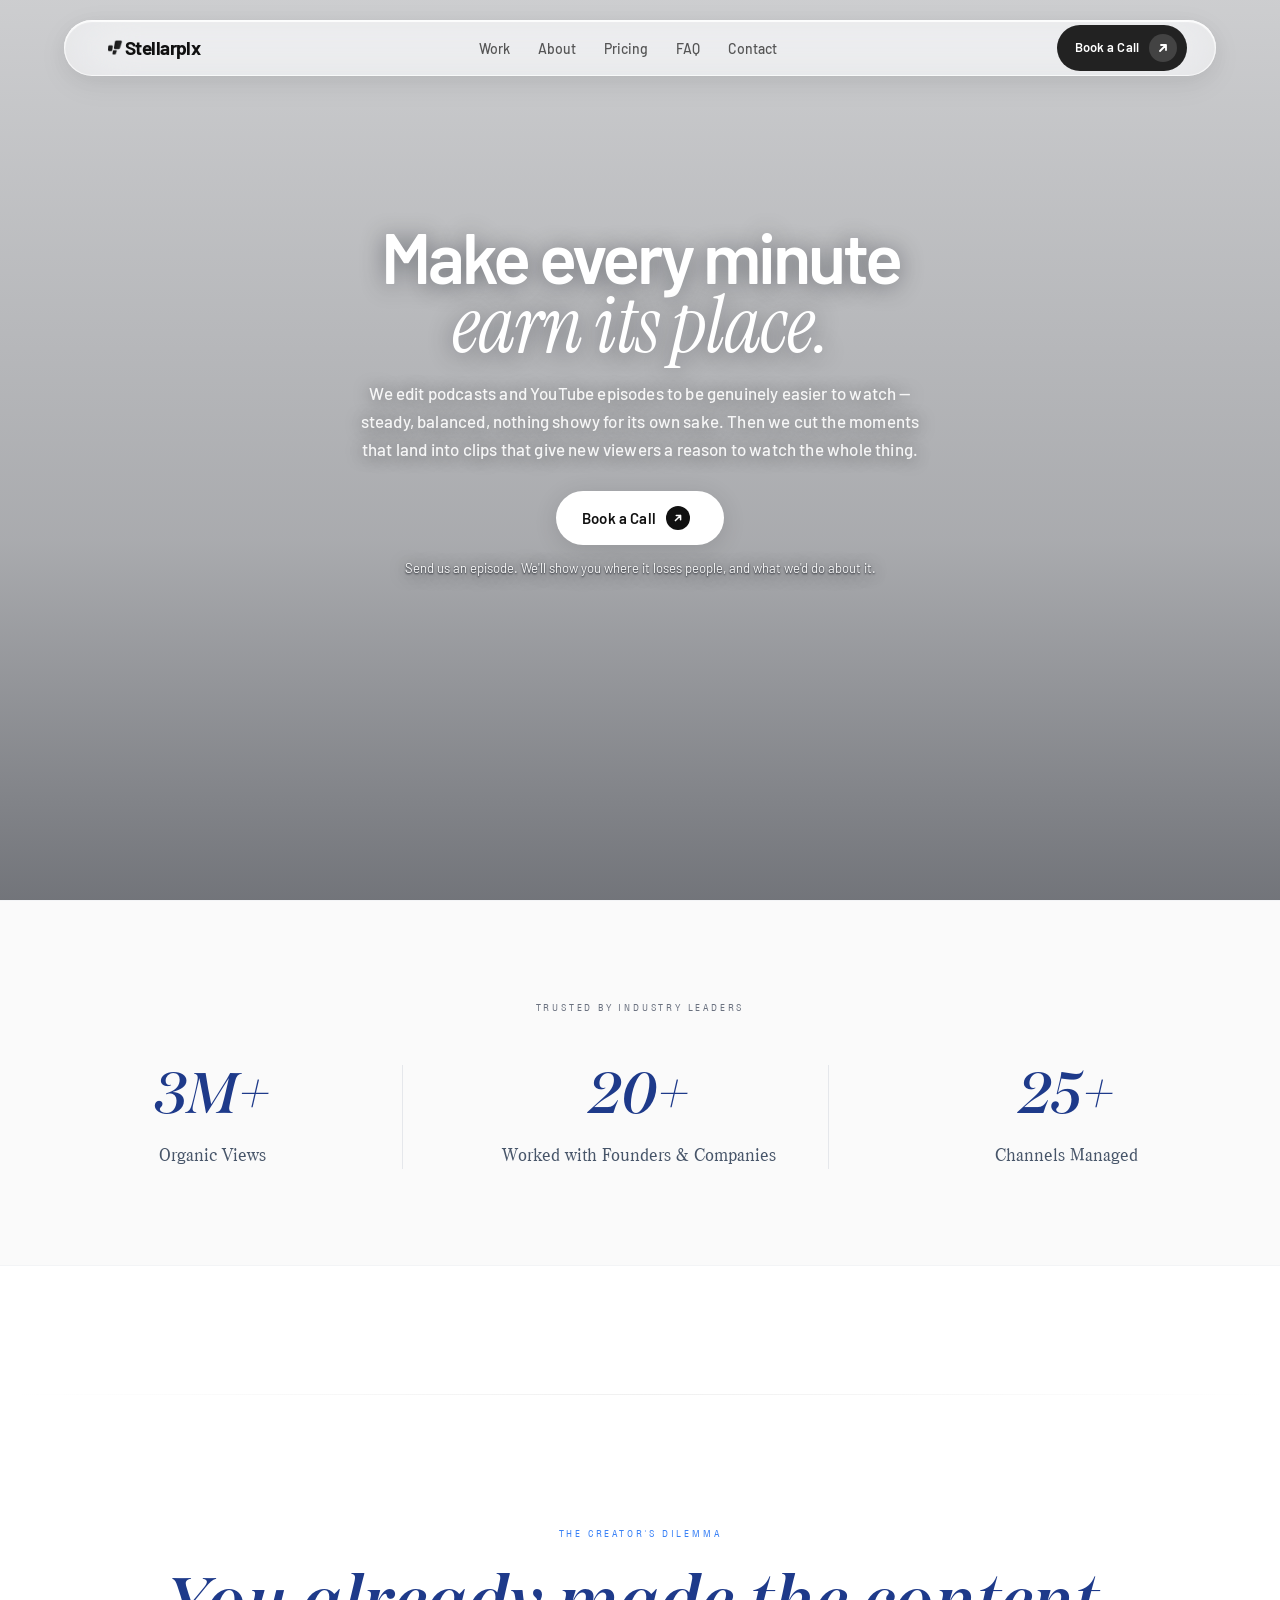
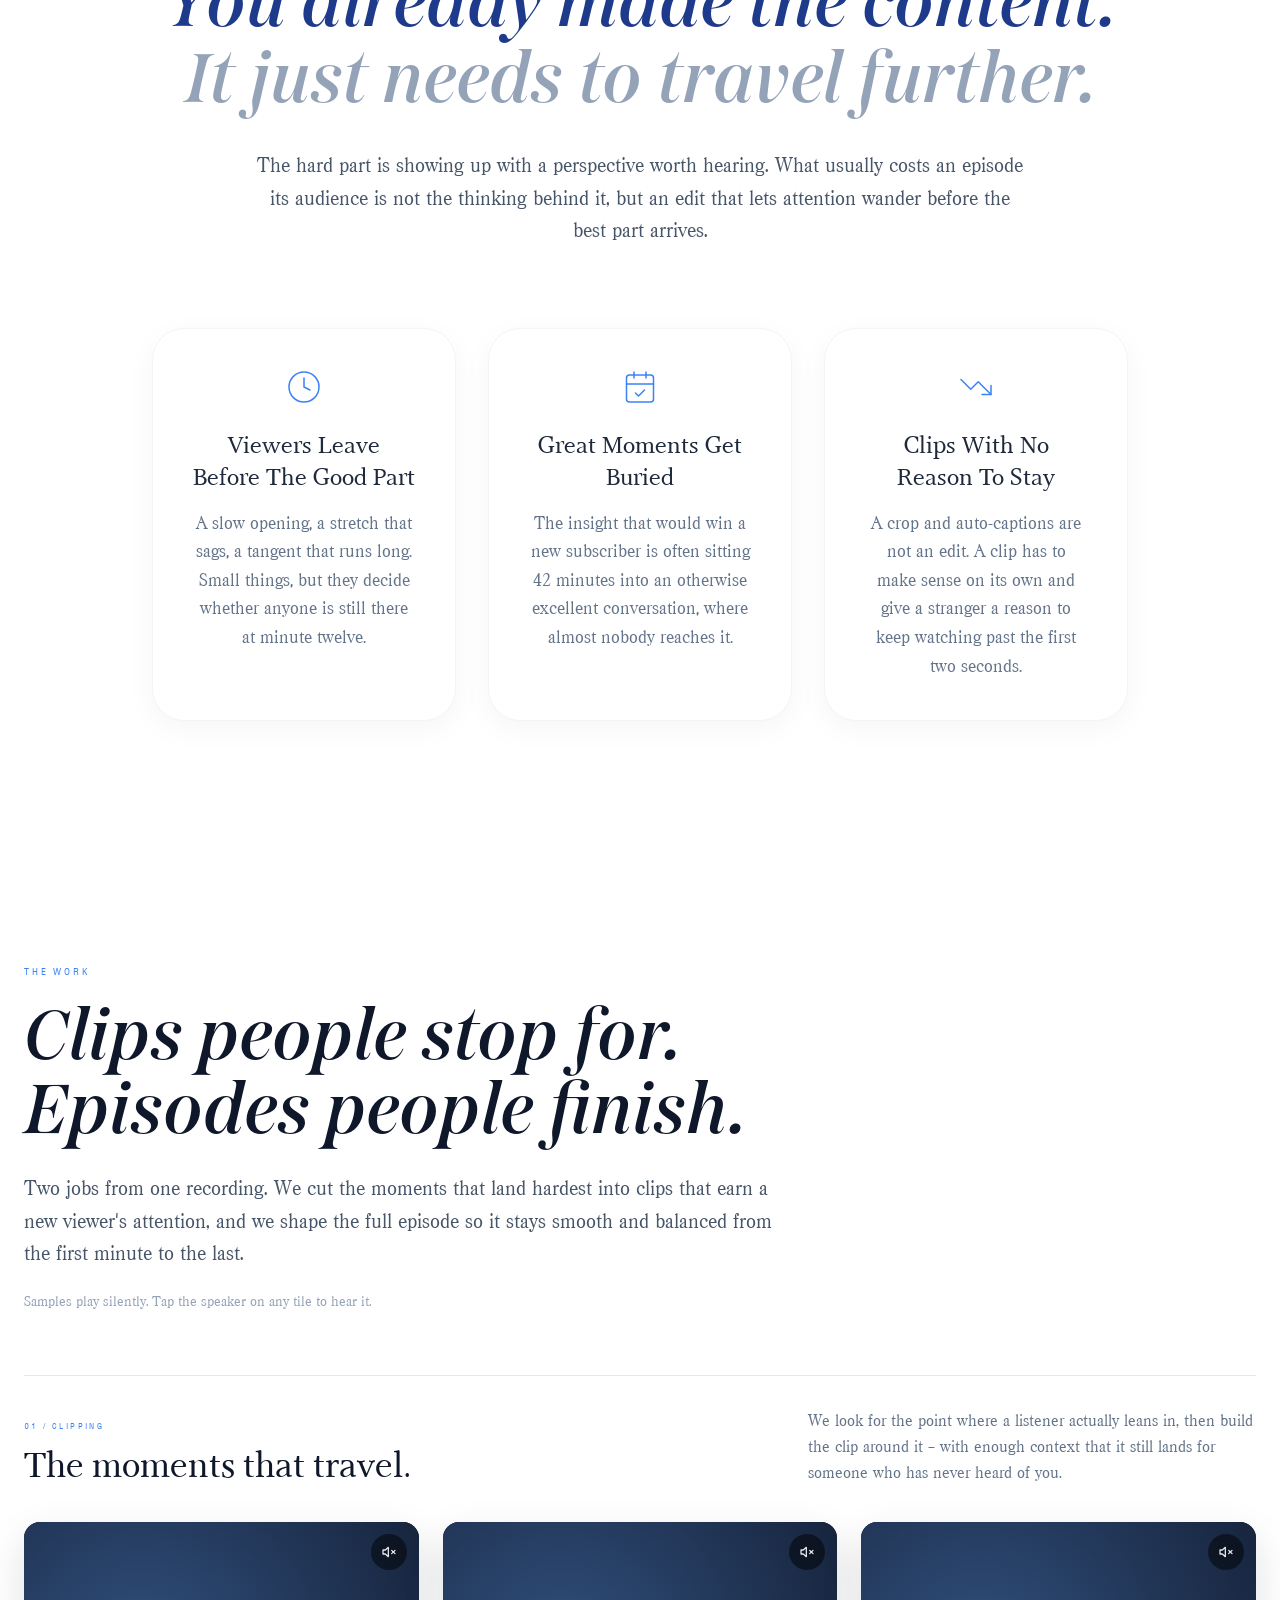
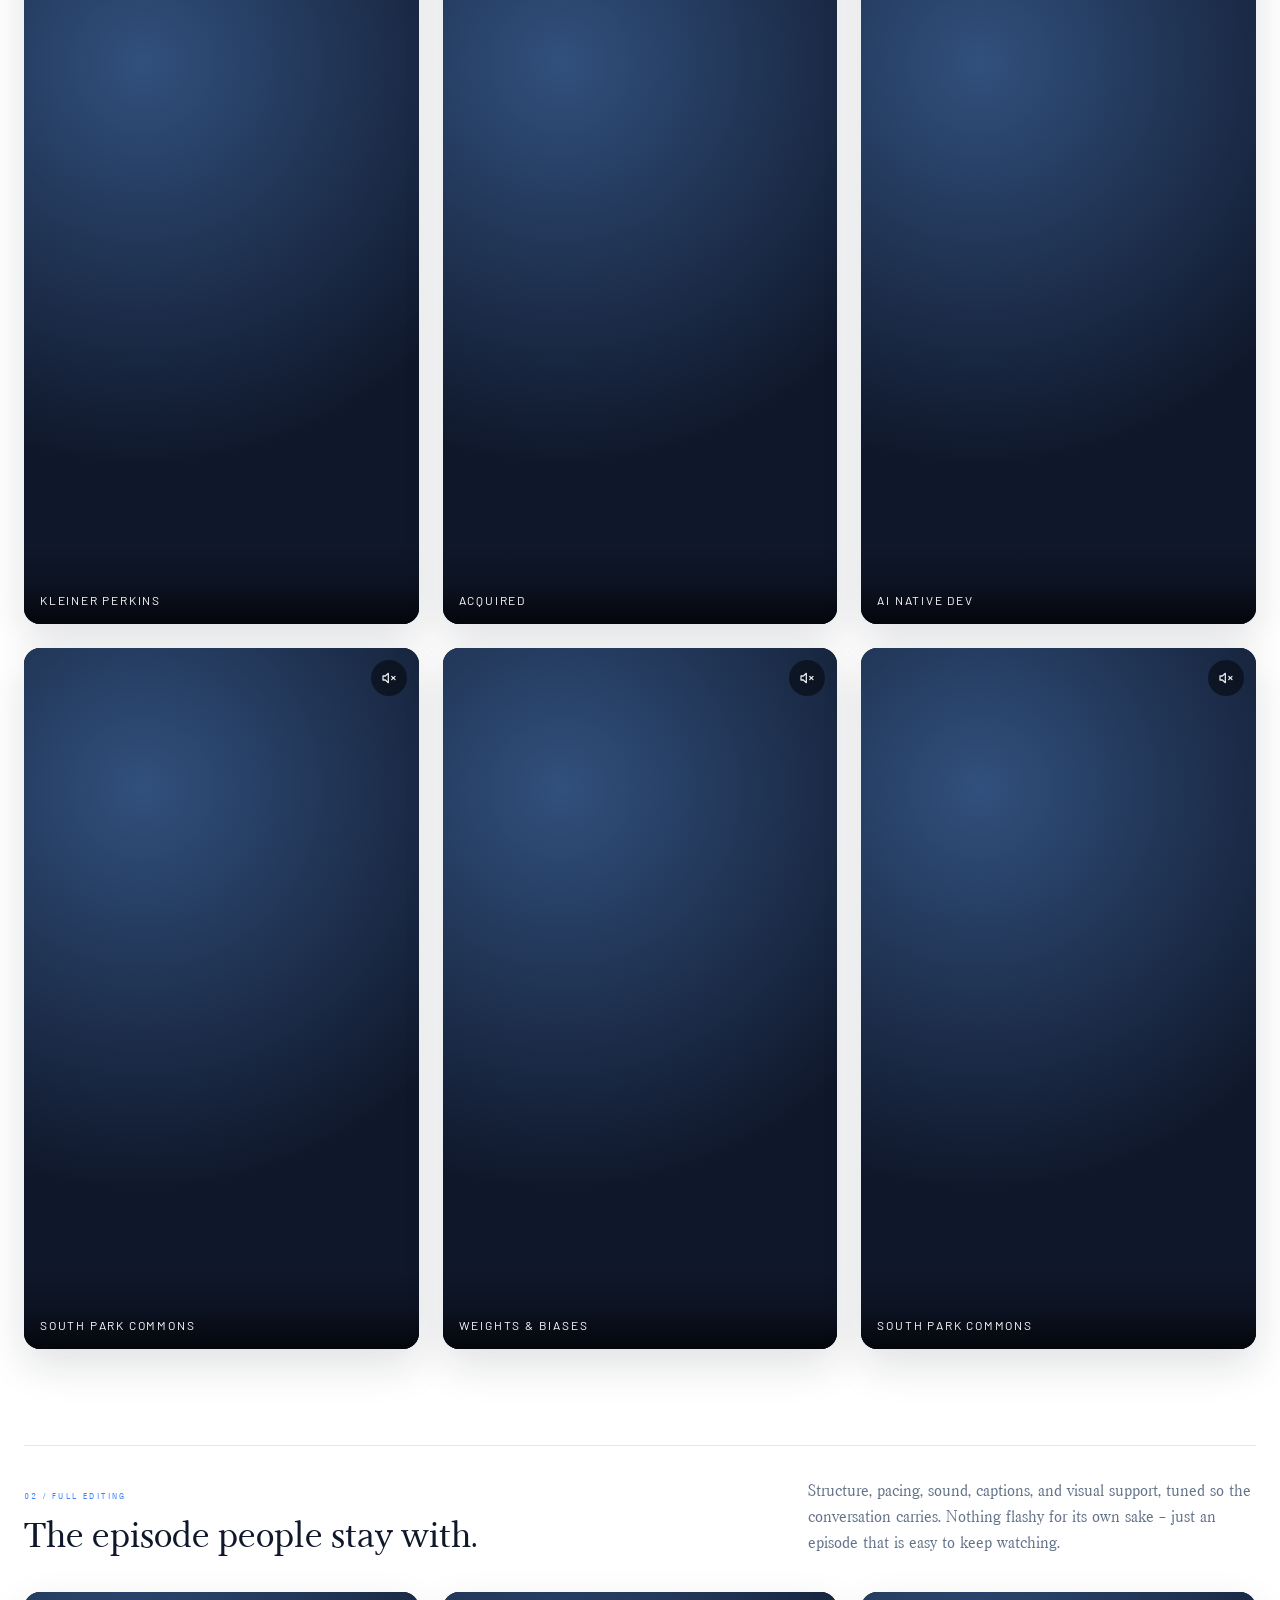
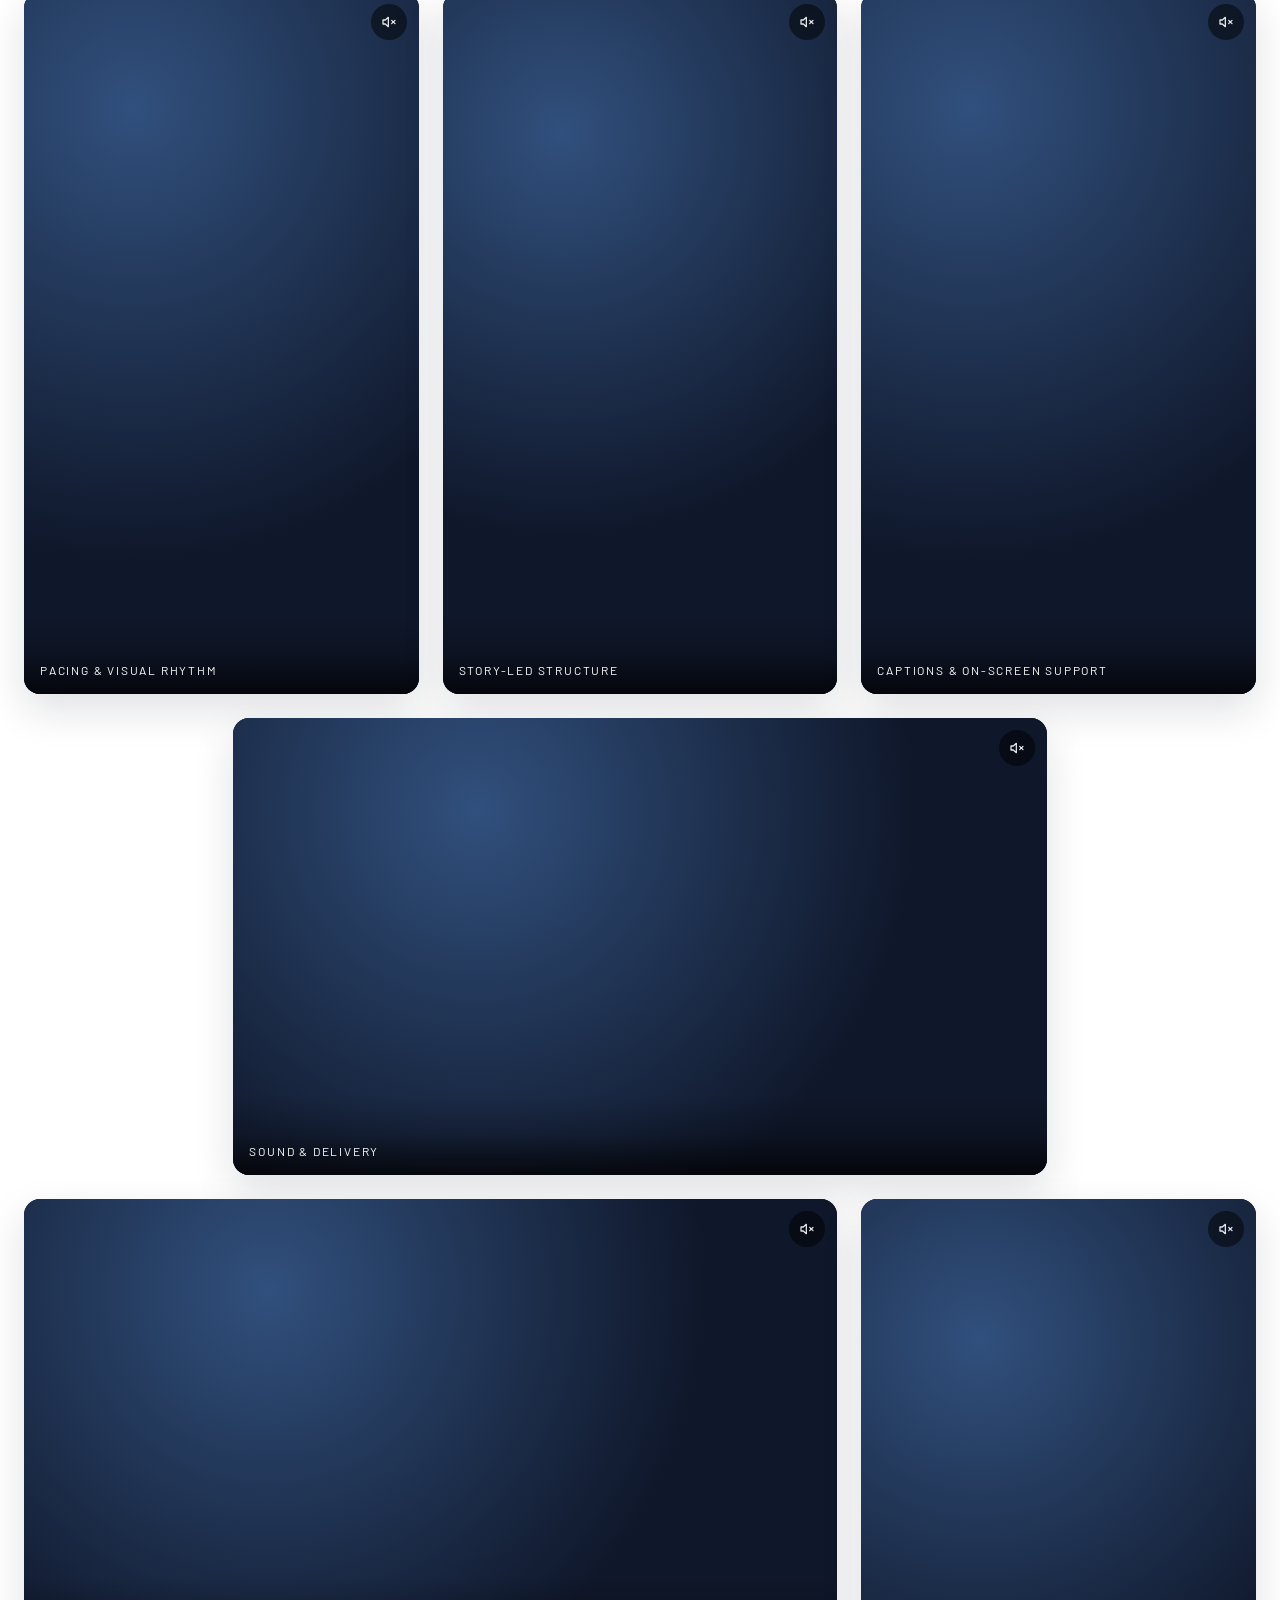
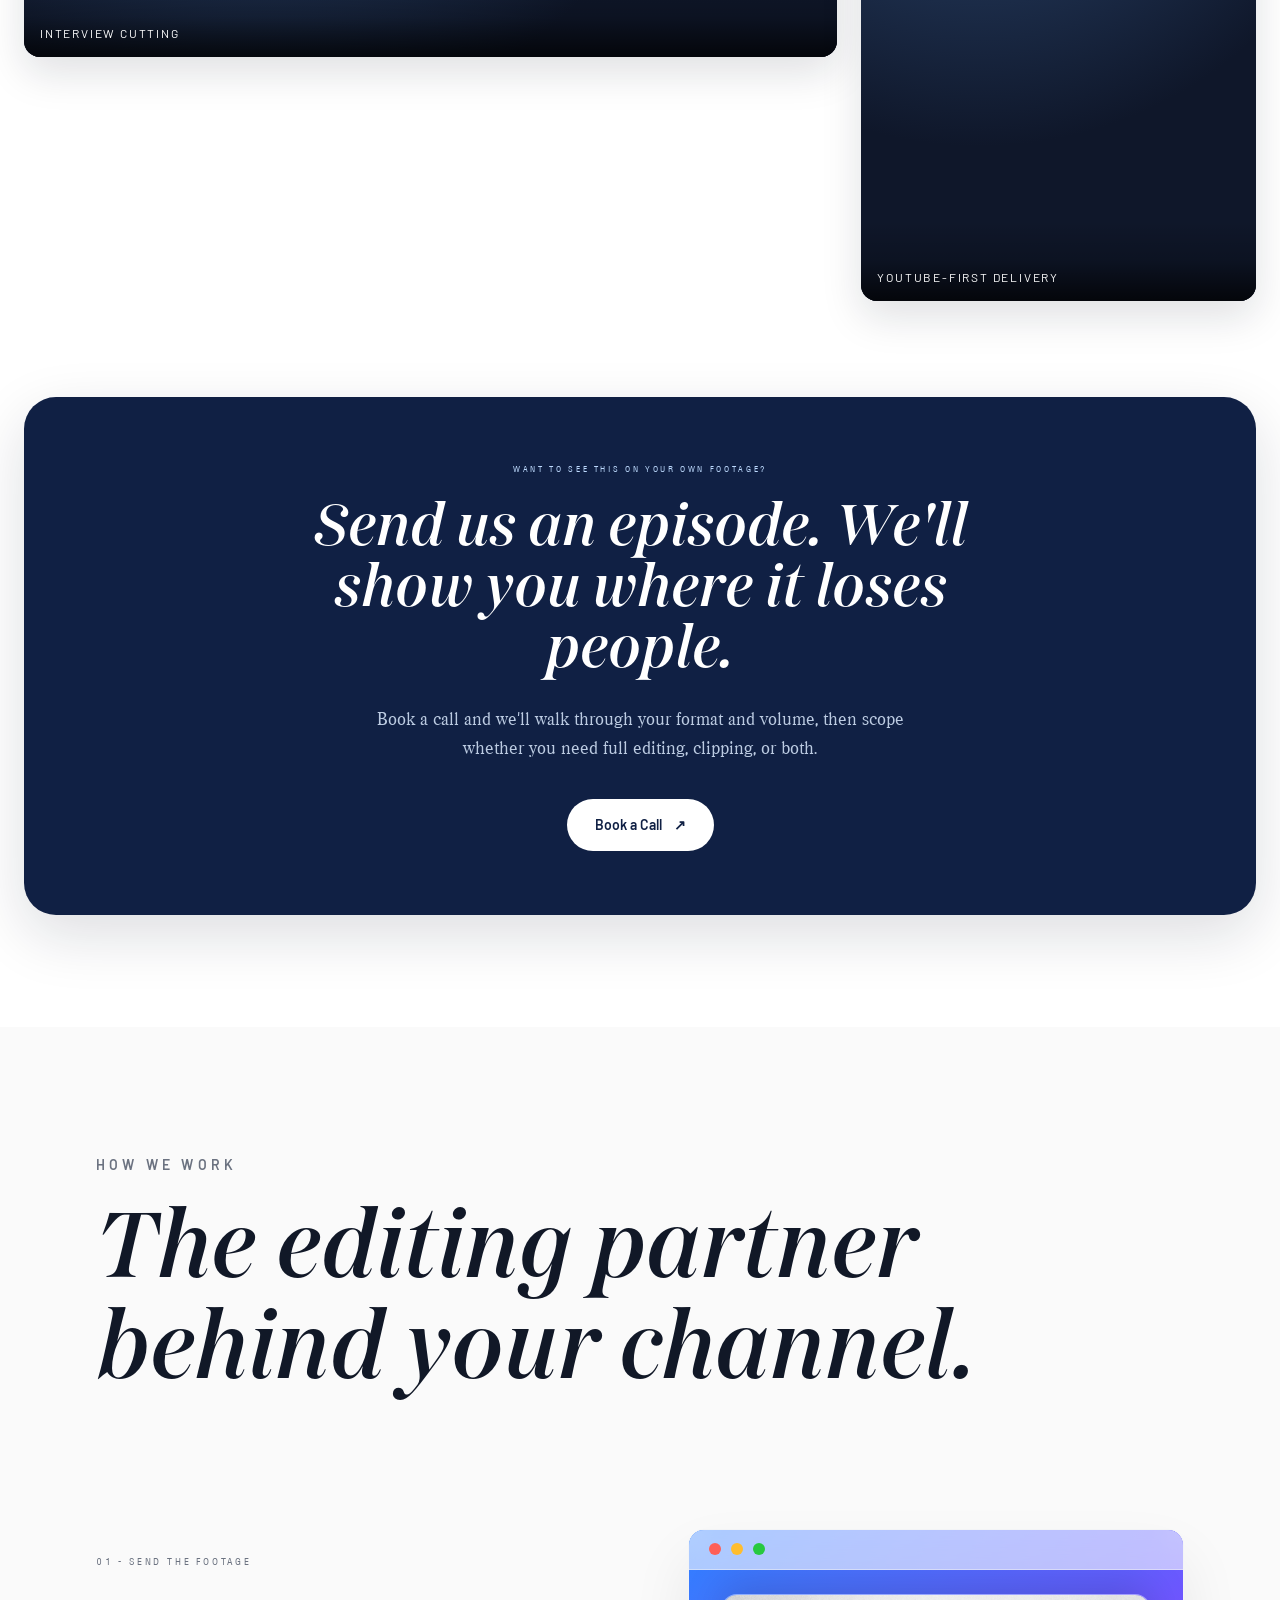
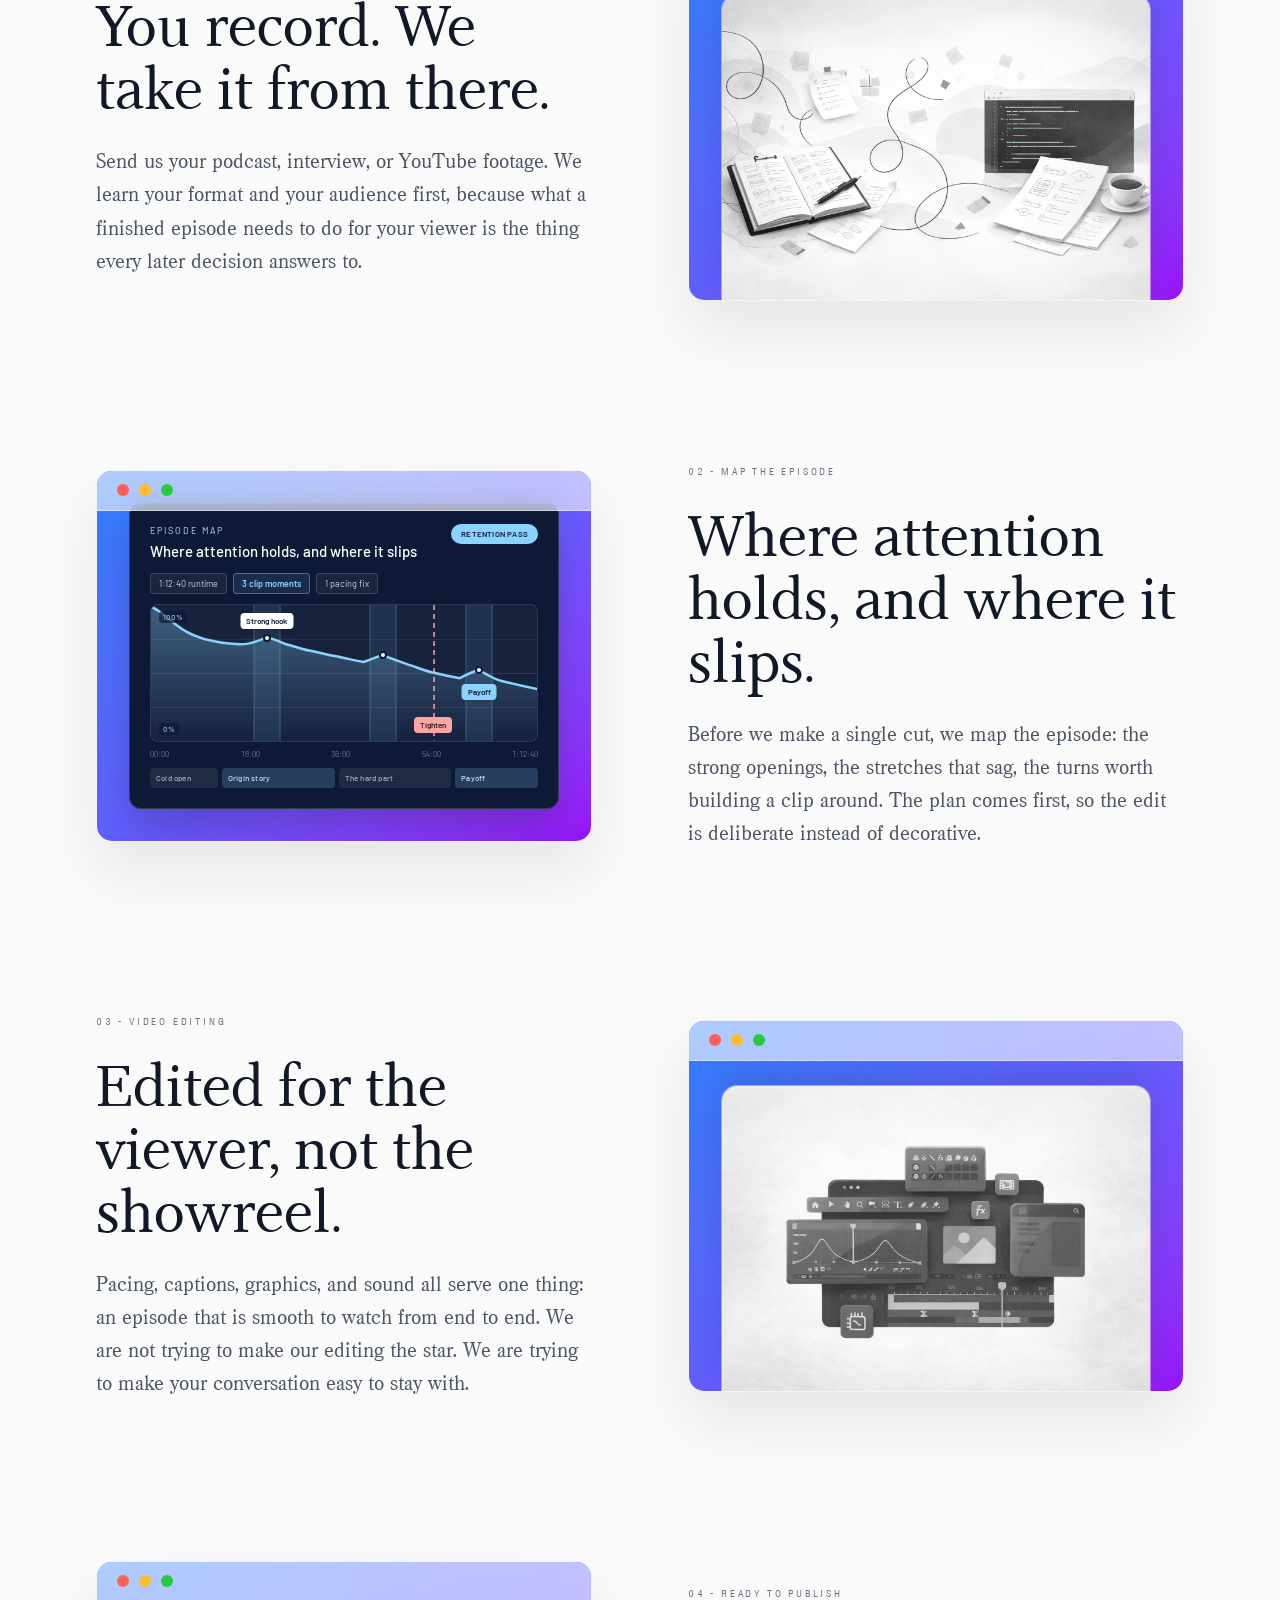
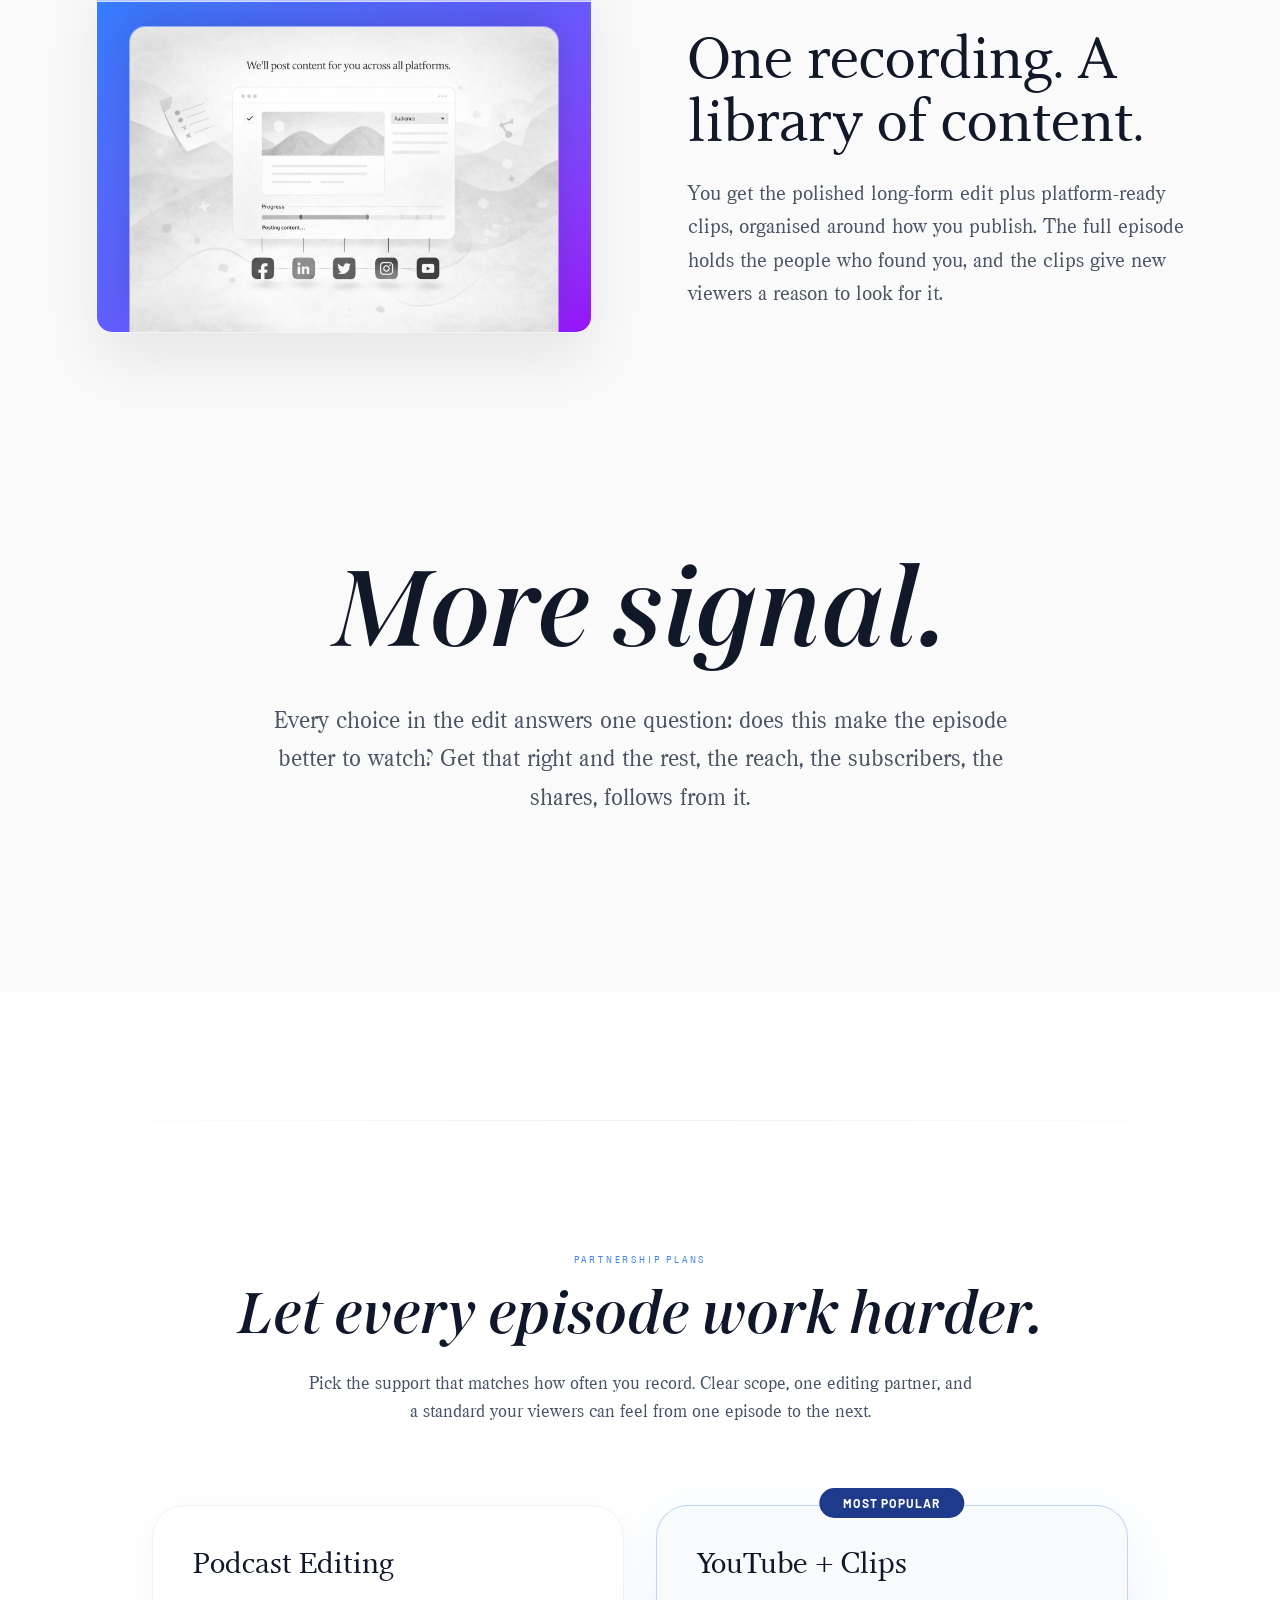
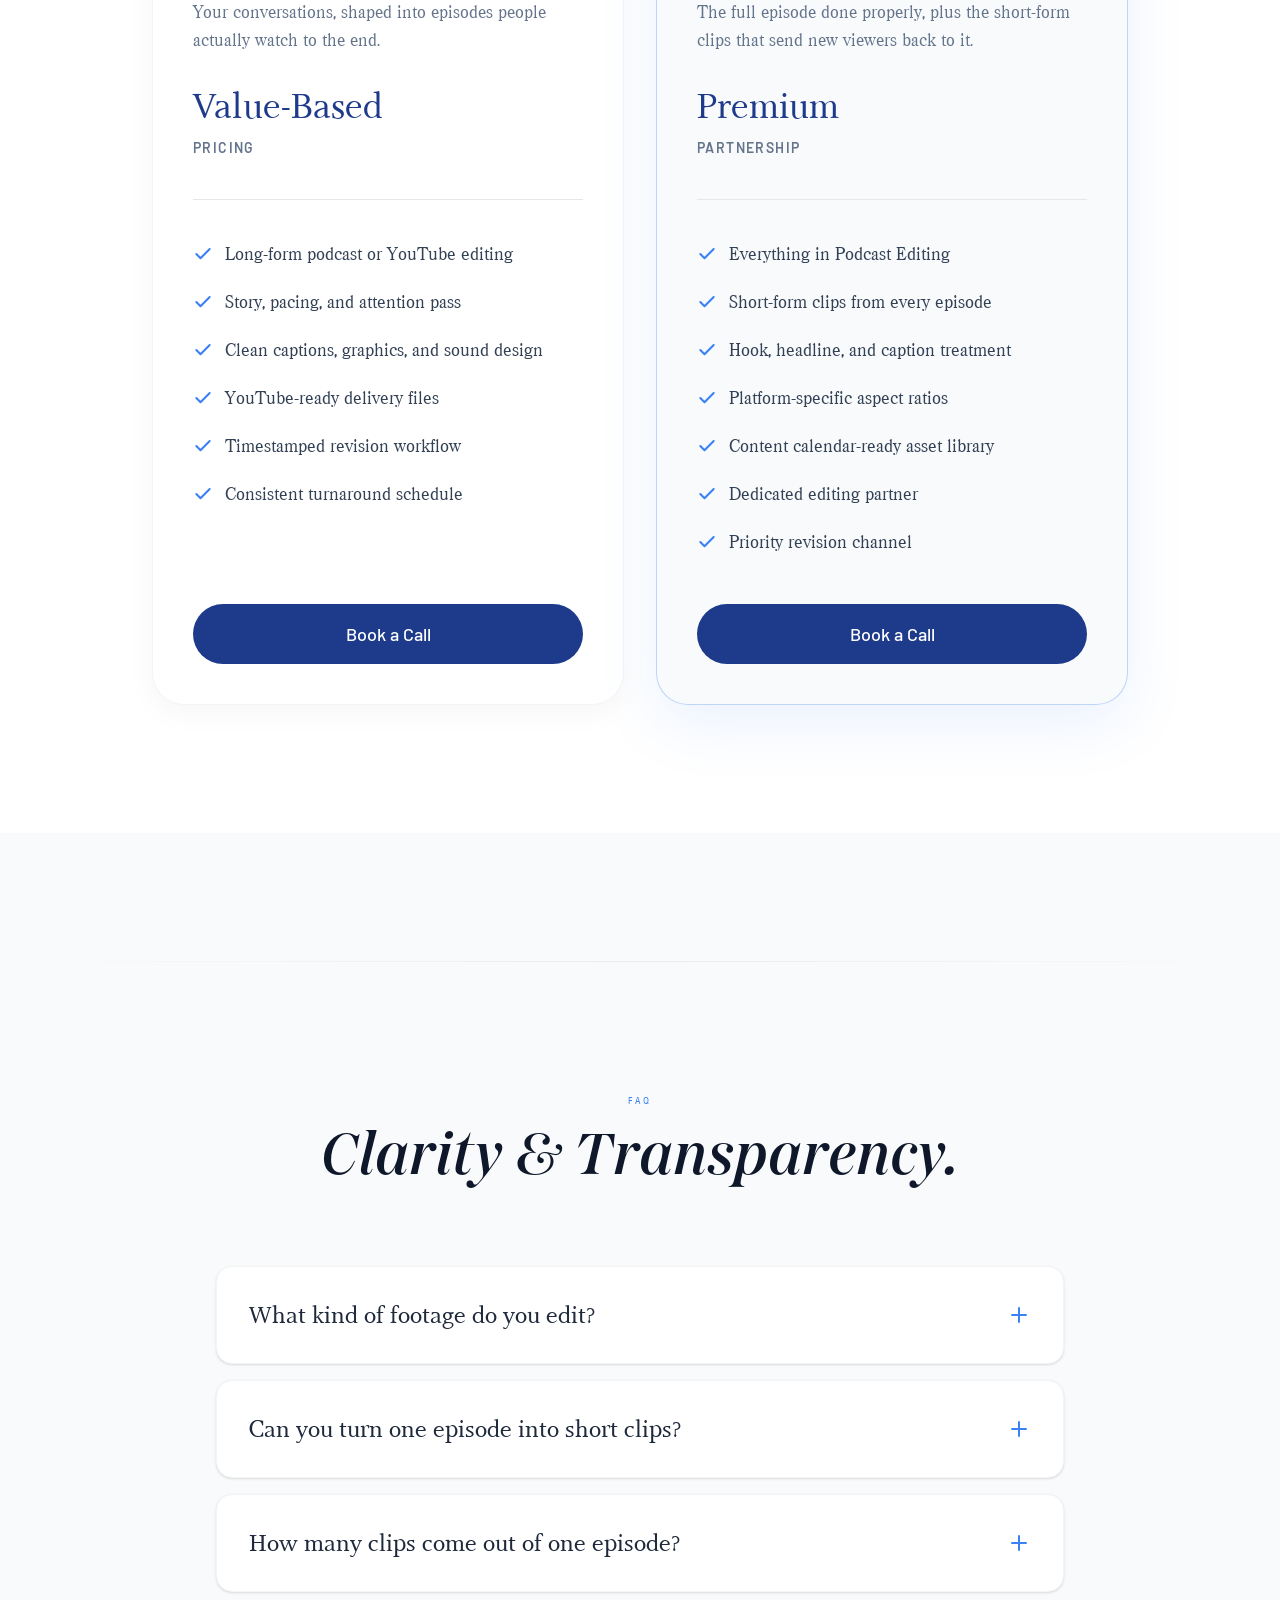
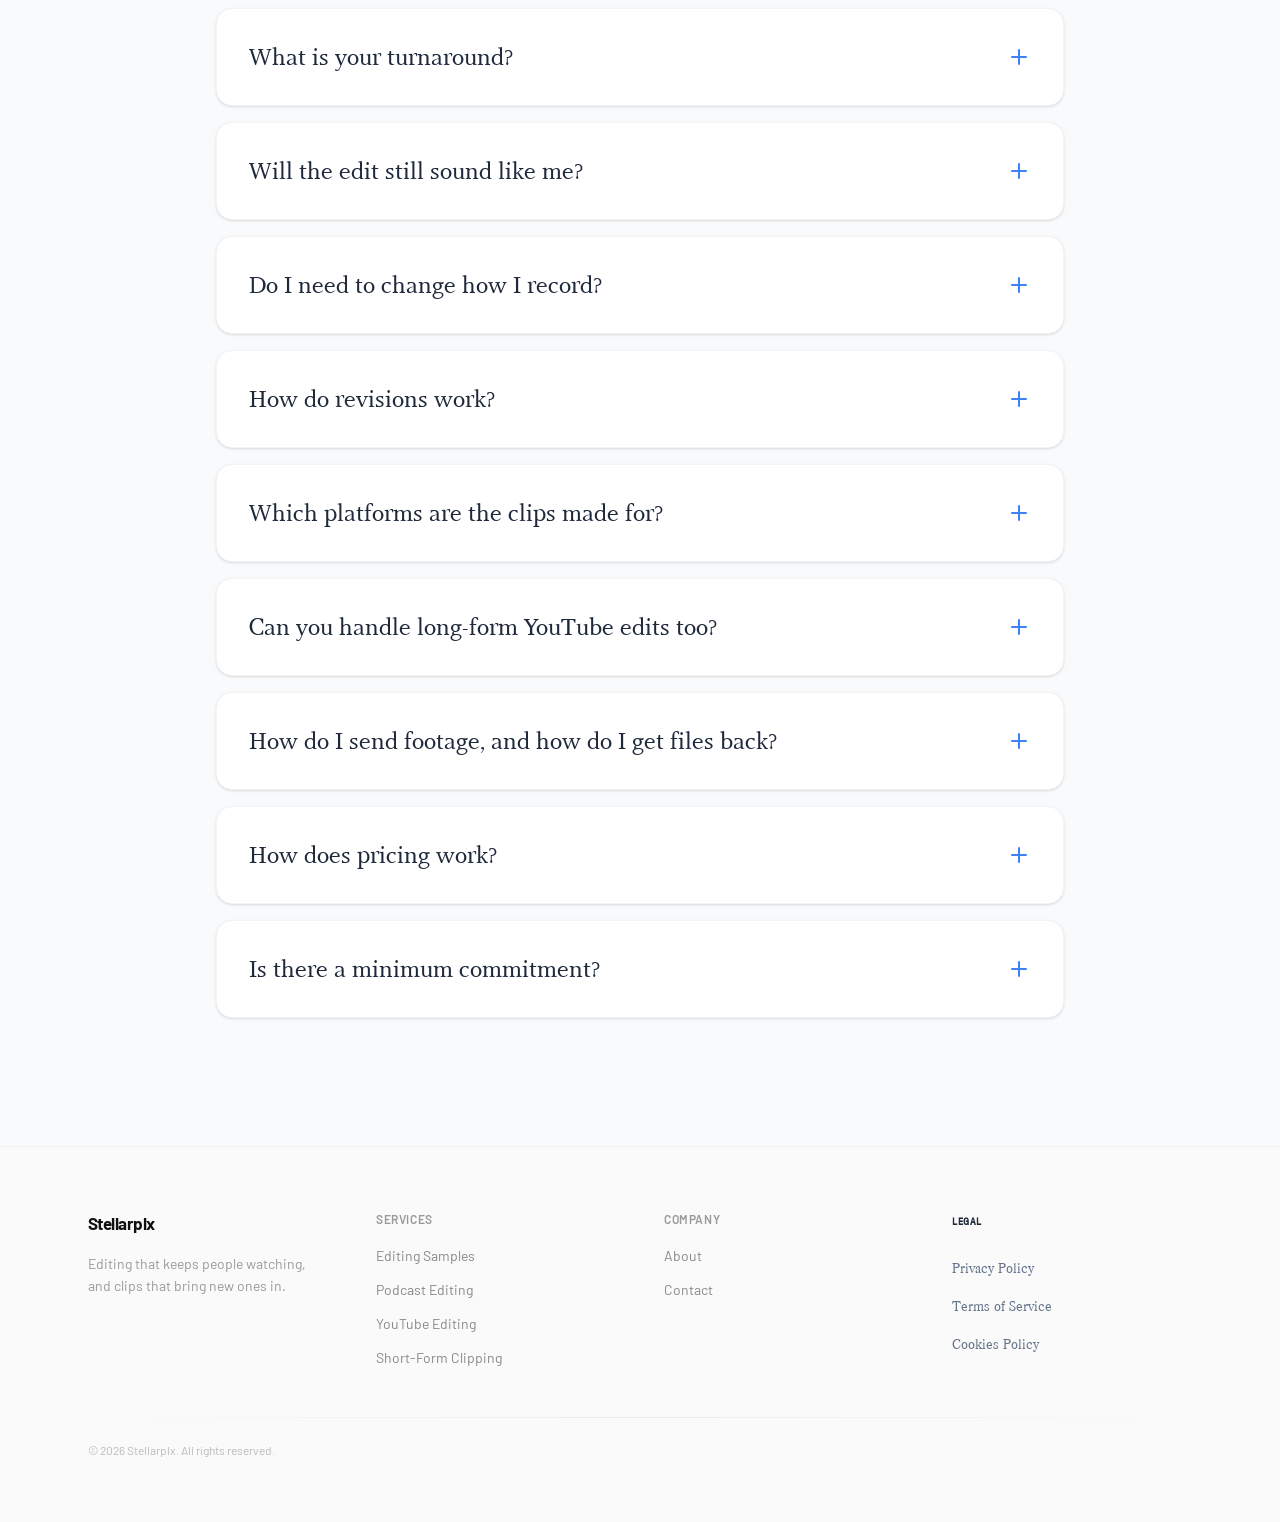
==== commit 921e3bff: "Refresh homepage styles" ====
--- a/index.html
+++ b/index.html
@@ -1 +1 @@
-<!DOCTYPE html><html lang="en"><head><meta charSet="utf-8"/><meta name="viewport" content="width=device-width, initial-scale=1"/><link rel="preload" href="/_next/static/media/Casad_Regular-s.p.01j_p6ui9jw1d.ttf" as="font" crossorigin="" type="font/ttf"/><link rel="preload" href="/_next/static/media/Isra_Regular-s.p.14ddjkjz1v~8g.ttf" as="font" crossorigin="" type="font/ttf"/><link rel="preload" href="/_next/static/media/PassengerDisplay_MediumItalic-s.p.0eg6fs0rj6w.s.otf" as="font" crossorigin="" type="font/otf"/><link rel="preload" href="/_next/static/media/ResPublica_Regular-s.p.033n21pnbq2ho.ttf" as="font" crossorigin="" type="font/ttf"/><link rel="preload" as="image" href="/logo.png"/><link rel="preload" as="image" href="/media/ideation_scripting.png"/><link rel="preload" as="image" href="/media/video_editing.png"/><link rel="preload" as="image" href="/media/posting_distribution.png"/><link rel="stylesheet" href="/_next/static/chunks/04-d8hliykg0z.css" data-precedence="next"/><link rel="preload" as="script" fetchPriority="low" href="/_next/static/chunks/045g~0~zva_mv.js"/><script src="/_next/static/chunks/0dgq26a5_oy.a.js" async=""></script><script src="/_next/static/chunks/0vkgb7xyv-nko.js" async=""></script><script src="/_next/static/chunks/0174xh3wfsjm1.js" async=""></script><script src="/_next/static/chunks/turbopack-0th62gs75_s.e.js" async=""></script><script src="/_next/static/chunks/01xlw8hd842-c.js" async=""></script><script src="/_next/static/chunks/0d3shmwh5_nmn.js" async=""></script><script src="/_next/static/chunks/05x3xh2iq-b9q.js" async=""></script><script src="/_next/static/chunks/0ise-u204_ms8.js" async=""></script><link rel="preload" href="https://fonts.googleapis.com/css2?family=Barlow:ital,wght@0,300;0,400;0,500;0,600;0,700;0,800;0,900;1,400;1,500&amp;family=Instrument+Serif:ital@0;1&amp;display=swap" as="style"/><link rel="preconnect" href="https://fonts.googleapis.com"/><link rel="preconnect" href="https://fonts.gstatic.com" crossorigin="anonymous"/><meta name="next-size-adjust" content=""/><title>Stellarplx — Video Editing &amp; Podcast Clipping</title><meta name="description" content="Podcast and YouTube editing built for watchability, plus short-form clips that bring new viewers to the full episode."/><meta name="keywords" content="video editing,podcast clipping,YouTube editing,short-form video,video production,content distribution,podcast editor,Stellarplx"/><meta property="og:title" content="Stellarplx — Video Editing &amp; Podcast Clipping"/><meta property="og:description" content="Episodes edited to hold attention end to end, and clips that give new viewers a reason to watch the whole thing."/><meta property="og:type" content="website"/><meta name="twitter:card" content="summary"/><meta name="twitter:title" content="Stellarplx — Video Editing &amp; Podcast Clipping"/><meta name="twitter:description" content="Episodes edited to hold attention end to end, and clips that give new viewers a reason to watch the whole thing."/><link rel="icon" href="/favicon.ico?favicon.0n0iebbrwlym9.ico" sizes="48x48" type="image/x-icon"/><link href="https://fonts.googleapis.com/css2?family=Barlow:ital,wght@0,300;0,400;0,500;0,600;0,700;0,800;0,900;1,400;1,500&amp;family=Instrument+Serif:ital@0;1&amp;display=swap" rel="stylesheet"/><script src="/_next/static/chunks/03~yq9q893hmn.js" noModule=""></script></head><body class="antialiased respublica_9ceeea03-module__ORBeZW__variable isra_d671ae9e-module__YQnVba__variable casad_7c24be5-module__G7hbdG__variable passengerdisplay_74c40d1-module__NvPC6G__variable" style="font-family:&#x27;Barlow&#x27;, sans-serif;background:#fff"><div hidden=""><!--$--><!--/$--></div><nav class="fixed top-0 left-0 right-0 z-50 px-4 sm:px-6" style="padding-top:20px;transition:padding 0.4s cubic-bezier(0.4, 0, 0.2, 1)"><div style="transition:box-shadow 0.4s cubic-bezier(0.4, 0, 0.2, 1), background 0.4s ease;box-shadow:0 4px 20px rgba(0,0,0,0.04), inset 0 1px 1px rgba(255,255,255,0.9);border-radius:999px" class="max-w-6xl mx-auto w-full"><div class="w-full px-5 sm:px-7" style="width:100%;height:56px;border-radius:999px;opacity:1;mix-blend-mode:normal;position:relative;background:rgba(255, 255, 255, 0.45);backdrop-filter:blur(32px) saturate(200%) brightness(115%);-webkit-backdrop-filter:blur(32px) saturate(200%) brightness(115%);border:1px solid rgba(255, 255, 255, 0.7);box-shadow:inset 0 1px 1px rgba(255,255,255,0.9), 0 8px 32px rgba(0,0,0,0.06);overflow:hidden"><div class="relative z-10 w-full h-full flex items-center justify-between"><a href="/" class="flex items-center gap-0 group select-none"><img src="/logo.png" alt="Stellarplx" style="width:40px;height:40px;object-fit:contain;border-radius:10px"/><span style="font-size:19px;font-weight:700;color:#111;letter-spacing:-0.03em;font-family:&#x27;Barlow&#x27;, sans-serif;margin-left:-8px">Stellarplx</span></a><div class="hidden md:flex items-center gap-7"><a href="/#work" style="font-size:14px;font-weight:500;color:#555;font-family:&#x27;Barlow&#x27;, sans-serif;transition:color 0.25s ease;text-decoration:none">Work</a><a href="/about" style="font-size:14px;font-weight:500;color:#555;font-family:&#x27;Barlow&#x27;, sans-serif;transition:color 0.25s ease;text-decoration:none">About</a><a href="/#pricing" style="font-size:14px;font-weight:500;color:#555;font-family:&#x27;Barlow&#x27;, sans-serif;transition:color 0.25s ease;text-decoration:none">Pricing</a><a href="/#faq" style="font-size:14px;font-weight:500;color:#555;font-family:&#x27;Barlow&#x27;, sans-serif;transition:color 0.25s ease;text-decoration:none">FAQ</a><a href="/contact" style="font-size:14px;font-weight:500;color:#555;font-family:&#x27;Barlow&#x27;, sans-serif;transition:color 0.25s ease;text-decoration:none">Contact</a></div><a href="https://cal.com/himanshu8/30min" target="_blank" rel="noopener noreferrer" class="hidden md:flex items-center gap-2.5" style="background:#222;color:#fff;border-radius:100px;padding:9px 10px 9px 18px;font-size:13px;font-weight:600;font-family:&#x27;Barlow&#x27;, sans-serif;letter-spacing:0.01em;text-decoration:none;transition:background 0.3s ease, transform 0.2s ease">Book a Call<span style="display:inline-flex;align-items:center;justify-content:center;width:28px;height:28px;border-radius:50%;background:rgba(255,255,255,0.15)"><svg width="14" height="14" viewBox="0 0 14 14" fill="none"><path d="M4 10L10 4M10 4H5M10 4V9" stroke="white" stroke-width="1.8" stroke-linecap="round" stroke-linejoin="round"></path></svg></span></a><button class="md:hidden p-2" aria-label="Toggle menu" style="color:#222"><svg width="22" height="22" viewBox="0 0 24 24" fill="none"><path d="M3 12H21M3 6H21M3 18H21" stroke="currentColor" stroke-width="2" stroke-linecap="round"></path></svg></button></div></div></div></nav><main><section style="position:relative;min-height:100vh;display:flex;align-items:center;justify-content:center;overflow:hidden" class="jsx-ba7b7b0de09fac65"><video autoPlay="" muted="" loop="" playsInline="" style="position:absolute;top:50%;left:50%;transform:translate(-50%, -50%);min-width:100%;min-height:100%;width:auto;height:auto;object-fit:cover;z-index:0" class="jsx-ba7b7b0de09fac65"><source src="https://d8j0ntlcm91z4.cloudfront.net/user_38xzZboKViGWJOttwIXH07lWA1P/hf_20260228_065522_522e2295-ba22-457e-8fdb-fbcd68109c73.mp4" type="video/mp4" class="jsx-ba7b7b0de09fac65"/></video><div aria-hidden="true" style="position:absolute;inset:0;z-index:1;background:linear-gradient(180deg, rgba(4,8,18,0.20) 0%, rgba(4,8,18,0.34) 60%, rgba(4,8,18,0.56) 100%)" class="jsx-ba7b7b0de09fac65"></div><div style="position:relative;z-index:10;text-align:center;max-width:820px;margin:0 auto;padding:0 24px 60px;margin-top:-40px" class="jsx-ba7b7b0de09fac65 hero-content"><h1 style="margin:0;line-height:1" class="jsx-ba7b7b0de09fac65"><span style="display:block;font-family:&#x27;Barlow&#x27;, sans-serif;font-weight:600;font-size:clamp(32px, 5.5vw, 72px);letter-spacing:-3px;color:#fff;text-shadow:0 2px 24px rgba(4,8,18,0.45)" class="jsx-ba7b7b0de09fac65">Make every minute</span><span style="display:block;font-family:&#x27;Instrument Serif&#x27;, serif;font-style:italic;font-weight:400;font-size:clamp(36px, 6.2vw, 84px);color:#fff;letter-spacing:-1px;margin-top:-6px;text-shadow:0 2px 24px rgba(4,8,18,0.45)" class="jsx-ba7b7b0de09fac65">earn its place.</span></h1><p style="font-family:&#x27;Barlow&#x27;, sans-serif;font-weight:500;font-size:17px;color:rgba(255, 255, 255, 0.9);margin-top:14px;margin-bottom:28px;line-height:1.65;letter-spacing:0.01em;max-width:560px;margin-left:auto;margin-right:auto;text-shadow:0 1px 16px rgba(4,8,18,0.5)" class="jsx-ba7b7b0de09fac65">We edit podcasts and YouTube episodes to be genuinely easier to watch — steady, balanced, nothing showy for its own sake. Then we cut the moments that land into clips that give new viewers a reason to watch the whole thing.</p><a href="https://cal.com/himanshu8/30min" target="_blank" rel="noopener noreferrer" style="display:inline-flex;align-items:center;gap:10px;background:#fff;color:#111;border-radius:100px;padding:15px 34px 15px 26px;font-size:15px;font-weight:600;font-family:&#x27;Barlow&#x27;, sans-serif;text-decoration:none;transition:transform 0.3s cubic-bezier(0.4, 0, 0.2, 1), box-shadow 0.3s ease;box-shadow:0 4px 24px rgba(0,0,0,0.12);letter-spacing:0.01em;cursor:pointer" class="jsx-ba7b7b0de09fac65 workreel-btn">Book a Call<span style="display:inline-flex;align-items:center;justify-content:center;width:24px;height:24px;border-radius:50%;background:#111;flex-shrink:0" class="jsx-ba7b7b0de09fac65"><svg width="12" height="12" viewBox="0 0 14 14" fill="none" class="jsx-ba7b7b0de09fac65"><path d="M4 10L10 4M10 4H5M10 4V9" stroke="white" stroke-width="1.8" stroke-linecap="round" stroke-linejoin="round" class="jsx-ba7b7b0de09fac65"></path></svg></span></a><p style="margin:14px 0 0;color:rgba(255,255,255,0.95);font-family:&#x27;Barlow&#x27;, sans-serif;font-size:13px;text-shadow:0 1px 2px rgba(4,8,18,0.85), 0 2px 16px rgba(4,8,18,0.65)" class="jsx-ba7b7b0de09fac65">Send us an episode. We&#x27;ll show you where it loses people, and what we&#x27;d do about it.</p></div></section><section class="py-24 border-y border-gray-100 bg-[#fafafa]"><div class="max-w-7xl mx-auto px-6"><p class="text-center text-sm tracking-[0.2em] text-[#6b7280] uppercase mb-12" style="font-family:var(--font-isra)">Trusted by Industry Leaders</p><div class="grid grid-cols-1 md:grid-cols-3 gap-12 text-center divide-y md:divide-y-0 md:divide-x divide-gray-200"><div class="flex flex-col items-center justify-center pt-8 md:pt-0"><h3 class="text-5xl md:text-6xl text-[#1e3a8a] mb-4" style="font-family:var(--font-passenger)">3M+</h3><p class="text-lg text-[#475569]" style="font-family:var(--font-casad)">Organic Views</p></div><div class="flex flex-col items-center justify-center pt-8 md:pt-0"><h3 class="text-5xl md:text-6xl text-[#1e3a8a] mb-4" style="font-family:var(--font-passenger)">20+</h3><p class="text-lg text-[#475569]" style="font-family:var(--font-casad)">Worked with Founders &amp; Companies</p></div><div class="flex flex-col items-center justify-center pt-8 md:pt-0"><h3 class="text-5xl md:text-6xl text-[#1e3a8a] mb-4" style="font-family:var(--font-passenger)">25+</h3><p class="text-lg text-[#475569]" style="font-family:var(--font-casad)">Channels Managed</p></div></div></div></section><section class="py-32 relative bg-white"><div class="section-divider mb-32"></div><div class="reveal max-w-5xl mx-auto px-6 text-center"><p class="text-sm tracking-[0.2em] text-[#3b82f6] uppercase mb-6" style="font-family:var(--font-isra)">The creator&#x27;s dilemma</p><h2 class="text-5xl md:text-6xl lg:text-7xl text-[#0f172a] leading-[1.05] mb-8" style="font-family:var(--font-passenger)"><span class="text-[#1e3a8a]">You already made the content.</span><br/><span class="text-[#94a3b8]">It just needs to travel further.</span></h2><p class="text-lg md:text-xl text-[#475569] max-w-3xl mx-auto leading-relaxed" style="font-family:var(--font-casad)">The hard part is showing up with a perspective worth hearing. What usually costs an episode its audience is not the thinking behind it, but an edit that lets attention wander before the best part arrives.</p><div class="grid grid-cols-1 md:grid-cols-3 gap-8 mt-20"><div class="group flex flex-col items-center bg-white p-10 rounded-[2rem] border border-gray-100 shadow-[0_8px_30px_rgb(0,0,0,0.04)] hover:shadow-[0_20px_40px_rgb(0,0,0,0.08)] transition-all duration-500"><svg xmlns="http://www.w3.org/2000/svg" width="36" height="36" viewBox="0 0 24 24" fill="none" stroke="currentColor" stroke-width="1" stroke-linecap="round" stroke-linejoin="round" class="text-[#3b82f6] mb-6 group-hover:scale-110 group-hover:text-[#1e3a8a] transition-all duration-300"><circle cx="12" cy="12" r="10"></circle><polyline points="12 6 12 12 16 14"></polyline></svg><h3 class="text-2xl text-[#1e293b] mb-4" style="font-family:var(--font-respublica)">Viewers Leave Before The Good Part</h3><p class="text-[1.1rem] text-[#64748b] leading-relaxed" style="font-family:var(--font-casad)">A slow opening, a stretch that sags, a tangent that runs long. Small things, but they decide whether anyone is still there at minute twelve.</p></div><div class="group flex flex-col items-center bg-white p-10 rounded-[2rem] border border-gray-100 shadow-[0_8px_30px_rgb(0,0,0,0.04)] hover:shadow-[0_20px_40px_rgb(0,0,0,0.08)] transition-all duration-500"><svg xmlns="http://www.w3.org/2000/svg" width="36" height="36" viewBox="0 0 24 24" fill="none" stroke="currentColor" stroke-width="1" stroke-linecap="round" stroke-linejoin="round" class="text-[#3b82f6] mb-6 group-hover:scale-110 group-hover:text-[#1e3a8a] transition-all duration-300"><rect width="18" height="18" x="3" y="4" rx="2" ry="2"></rect><line x1="16" x2="16" y1="2" y2="6"></line><line x1="8" x2="8" y1="2" y2="6"></line><line x1="3" x2="21" y1="10" y2="10"></line><path d="m9 16 2 2 4-4"></path></svg><h3 class="text-2xl text-[#1e293b] mb-4" style="font-family:var(--font-respublica)">Great Moments Get Buried</h3><p class="text-[1.1rem] text-[#64748b] leading-relaxed" style="font-family:var(--font-casad)">The insight that would win a new subscriber is often sitting 42 minutes into an otherwise excellent conversation, where almost nobody reaches it.</p></div><div class="group flex flex-col items-center bg-white p-10 rounded-[2rem] border border-gray-100 shadow-[0_8px_30px_rgb(0,0,0,0.04)] hover:shadow-[0_20px_40px_rgb(0,0,0,0.08)] transition-all duration-500"><svg xmlns="http://www.w3.org/2000/svg" width="36" height="36" viewBox="0 0 24 24" fill="none" stroke="currentColor" stroke-width="1" stroke-linecap="round" stroke-linejoin="round" class="text-[#3b82f6] mb-6 group-hover:scale-110 group-hover:text-[#1e3a8a] transition-all duration-300"><polyline points="22 17 13.5 8.5 8.5 13.5 2 7"></polyline><polyline points="16 17 22 17 22 11"></polyline></svg><h3 class="text-2xl text-[#1e293b] mb-4" style="font-family:var(--font-respublica)">Clips With No Reason To Stay</h3><p class="text-[1.1rem] text-[#64748b] leading-relaxed" style="font-family:var(--font-casad)">A crop and auto-captions are not an edit. A clip has to make sense on its own and give a stranger a reason to keep watching past the first two seconds.</p></div></div></div></section><section id="work" class="bg-white py-28 overflow-hidden"><div class="max-w-7xl mx-auto px-6"><div class="max-w-4xl mb-16"><p class="text-sm tracking-[0.2em] text-[#3b82f6] uppercase mb-5" style="font-family:var(--font-isra)">The work</p><h2 class="text-5xl md:text-6xl lg:text-7xl text-[#0f172a] leading-[1.03] mb-6" style="font-family:var(--font-passenger)">Clips people stop for. Episodes people finish.</h2><p class="text-lg md:text-xl text-[#475569] leading-relaxed max-w-3xl" style="font-family:var(--font-casad)">Two jobs from one recording. We cut the moments that land hardest into clips that earn a new viewer&#x27;s attention, and we shape the full episode so it stays smooth and balanced from the first minute to the last.</p><p class="mt-5 text-sm text-[#94a3b8]" style="font-family:var(--font-casad)">Samples play silently. Tap the speaker on any tile to hear it.</p></div><div id="clips" class="border-t border-slate-200 pt-8 mb-24"><div class="flex flex-col md:flex-row md:items-end md:justify-between gap-5 mb-9"><div><p class="text-xs tracking-[0.2em] text-[#3b82f6] uppercase mb-3" style="font-family:var(--font-isra)">01 / Clipping</p><h3 class="text-3xl md:text-4xl text-[#0f172a]" style="font-family:var(--font-respublica)">The moments that travel.</h3></div><p class="max-w-md text-base leading-relaxed text-[#64748b]" style="font-family:var(--font-casad)">We look for the point where a listener actually leans in, then build the clip around it — with enough context that it still lands for someone who has never heard of you.</p></div><div class="grid grid-cols-2 md:grid-cols-3 gap-4 md:gap-6"><figure class="group relative overflow-hidden rounded-2xl bg-[#0f172a] shadow-[0_16px_40px_rgba(15,23,42,0.13)] aspect-[9/16] "><video class="h-full w-full object-cover transition-transform duration-700 group-hover:scale-[1.035]" src="/media/clipping-samples/model-first.mp4" data-sample="/media/clipping-samples/model-first.mp4" muted="" loop="" playsInline="" preload="metadata" aria-label="Kleiner Perkins sample"></video><button type="button" aria-pressed="false" aria-label="Play sound for Kleiner Perkins" title="Play sound" class="absolute right-3 top-3 z-20 grid h-9 w-9 place-items-center rounded-full backdrop-blur-sm transition focus-visible:outline focus-visible:outline-2 focus-visible:outline-offset-2 focus-visible:outline-white bg-black/55 text-white opacity-90 hover:bg-black/80 group-hover:opacity-100"><svg viewBox="0 0 24 24" aria-hidden="true" class="h-4 w-4" fill="none" stroke="currentColor" stroke-width="1.9" stroke-linecap="round" stroke-linejoin="round"><path d="M11 5 6.5 9H3v6h3.5L11 19z"></path><path d="M16 9.5l5 5m0-5-5 5"></path></svg></button><figcaption class="pointer-events-none absolute inset-x-0 bottom-0 z-10 bg-gradient-to-t from-black/75 via-black/20 to-transparent px-4 pb-4 pt-12 text-xs uppercase tracking-[0.15em] text-white opacity-0 transition-opacity duration-300 group-hover:opacity-100">Kleiner Perkins</figcaption></figure><figure class="group relative overflow-hidden rounded-2xl bg-[#0f172a] shadow-[0_16px_40px_rgba(15,23,42,0.13)] aspect-[9/16] "><video class="h-full w-full object-cover transition-transform duration-700 group-hover:scale-[1.035]" src="/media/clipping-samples/buffett.mp4" data-sample="/media/clipping-samples/buffett.mp4" muted="" loop="" playsInline="" preload="metadata" aria-label="Acquired sample"></video><button type="button" aria-pressed="false" aria-label="Play sound for Acquired" title="Play sound" class="absolute right-3 top-3 z-20 grid h-9 w-9 place-items-center rounded-full backdrop-blur-sm transition focus-visible:outline focus-visible:outline-2 focus-visible:outline-offset-2 focus-visible:outline-white bg-black/55 text-white opacity-90 hover:bg-black/80 group-hover:opacity-100"><svg viewBox="0 0 24 24" aria-hidden="true" class="h-4 w-4" fill="none" stroke="currentColor" stroke-width="1.9" stroke-linecap="round" stroke-linejoin="round"><path d="M11 5 6.5 9H3v6h3.5L11 19z"></path><path d="M16 9.5l5 5m0-5-5 5"></path></svg></button><figcaption class="pointer-events-none absolute inset-x-0 bottom-0 z-10 bg-gradient-to-t from-black/75 via-black/20 to-transparent px-4 pb-4 pt-12 text-xs uppercase tracking-[0.15em] text-white opacity-0 transition-opacity duration-300 group-hover:opacity-100">Acquired</figcaption></figure><figure class="group relative overflow-hidden rounded-2xl bg-[#0f172a] shadow-[0_16px_40px_rgba(15,23,42,0.13)] aspect-[9/16] "><video class="h-full w-full object-cover transition-transform duration-700 group-hover:scale-[1.035]" src="/media/clipping-samples/pull-requests.mp4" data-sample="/media/clipping-samples/pull-requests.mp4" muted="" loop="" playsInline="" preload="metadata" aria-label="AI Native Dev sample"></video><button type="button" aria-pressed="false" aria-label="Play sound for AI Native Dev" title="Play sound" class="absolute right-3 top-3 z-20 grid h-9 w-9 place-items-center rounded-full backdrop-blur-sm transition focus-visible:outline focus-visible:outline-2 focus-visible:outline-offset-2 focus-visible:outline-white bg-black/55 text-white opacity-90 hover:bg-black/80 group-hover:opacity-100"><svg viewBox="0 0 24 24" aria-hidden="true" class="h-4 w-4" fill="none" stroke="currentColor" stroke-width="1.9" stroke-linecap="round" stroke-linejoin="round"><path d="M11 5 6.5 9H3v6h3.5L11 19z"></path><path d="M16 9.5l5 5m0-5-5 5"></path></svg></button><figcaption class="pointer-events-none absolute inset-x-0 bottom-0 z-10 bg-gradient-to-t from-black/75 via-black/20 to-transparent px-4 pb-4 pt-12 text-xs uppercase tracking-[0.15em] text-white opacity-0 transition-opacity duration-300 group-hover:opacity-100">AI Native Dev</figcaption></figure><figure class="group relative overflow-hidden rounded-2xl bg-[#0f172a] shadow-[0_16px_40px_rgba(15,23,42,0.13)] aspect-[9/16] "><video class="h-full w-full object-cover transition-transform duration-700 group-hover:scale-[1.035]" src="/media/clipping-samples/chatgpt.mp4" data-sample="/media/clipping-samples/chatgpt.mp4" muted="" loop="" playsInline="" preload="metadata" aria-label="South Park Commons sample"></video><button type="button" aria-pressed="false" aria-label="Play sound for South Park Commons" title="Play sound" class="absolute right-3 top-3 z-20 grid h-9 w-9 place-items-center rounded-full backdrop-blur-sm transition focus-visible:outline focus-visible:outline-2 focus-visible:outline-offset-2 focus-visible:outline-white bg-black/55 text-white opacity-90 hover:bg-black/80 group-hover:opacity-100"><svg viewBox="0 0 24 24" aria-hidden="true" class="h-4 w-4" fill="none" stroke="currentColor" stroke-width="1.9" stroke-linecap="round" stroke-linejoin="round"><path d="M11 5 6.5 9H3v6h3.5L11 19z"></path><path d="M16 9.5l5 5m0-5-5 5"></path></svg></button><figcaption class="pointer-events-none absolute inset-x-0 bottom-0 z-10 bg-gradient-to-t from-black/75 via-black/20 to-transparent px-4 pb-4 pt-12 text-xs uppercase tracking-[0.15em] text-white opacity-0 transition-opacity duration-300 group-hover:opacity-100">South Park Commons</figcaption></figure><figure class="group relative overflow-hidden rounded-2xl bg-[#0f172a] shadow-[0_16px_40px_rgba(15,23,42,0.13)] aspect-[9/16] "><video class="h-full w-full object-cover transition-transform duration-700 group-hover:scale-[1.035]" src="/media/clipping-samples/peptide.mp4" data-sample="/media/clipping-samples/peptide.mp4" muted="" loop="" playsInline="" preload="metadata" aria-label="Weights &amp; Biases sample"></video><button type="button" aria-pressed="false" aria-label="Play sound for Weights &amp; Biases" title="Play sound" class="absolute right-3 top-3 z-20 grid h-9 w-9 place-items-center rounded-full backdrop-blur-sm transition focus-visible:outline focus-visible:outline-2 focus-visible:outline-offset-2 focus-visible:outline-white bg-black/55 text-white opacity-90 hover:bg-black/80 group-hover:opacity-100"><svg viewBox="0 0 24 24" aria-hidden="true" class="h-4 w-4" fill="none" stroke="currentColor" stroke-width="1.9" stroke-linecap="round" stroke-linejoin="round"><path d="M11 5 6.5 9H3v6h3.5L11 19z"></path><path d="M16 9.5l5 5m0-5-5 5"></path></svg></button><figcaption class="pointer-events-none absolute inset-x-0 bottom-0 z-10 bg-gradient-to-t from-black/75 via-black/20 to-transparent px-4 pb-4 pt-12 text-xs uppercase tracking-[0.15em] text-white opacity-0 transition-opacity duration-300 group-hover:opacity-100">Weights &amp; Biases</figcaption></figure><figure class="group relative overflow-hidden rounded-2xl bg-[#0f172a] shadow-[0_16px_40px_rgba(15,23,42,0.13)] aspect-[9/16] "><video class="h-full w-full object-cover transition-transform duration-700 group-hover:scale-[1.035]" src="/media/clipping-samples/anthropic.mp4" data-sample="/media/clipping-samples/anthropic.mp4" muted="" loop="" playsInline="" preload="metadata" aria-label="South Park Commons sample"></video><button type="button" aria-pressed="false" aria-label="Play sound for South Park Commons" title="Play sound" class="absolute right-3 top-3 z-20 grid h-9 w-9 place-items-center rounded-full backdrop-blur-sm transition focus-visible:outline focus-visible:outline-2 focus-visible:outline-offset-2 focus-visible:outline-white bg-black/55 text-white opacity-90 hover:bg-black/80 group-hover:opacity-100"><svg viewBox="0 0 24 24" aria-hidden="true" class="h-4 w-4" fill="none" stroke="currentColor" stroke-width="1.9" stroke-linecap="round" stroke-linejoin="round"><path d="M11 5 6.5 9H3v6h3.5L11 19z"></path><path d="M16 9.5l5 5m0-5-5 5"></path></svg></button><figcaption class="pointer-events-none absolute inset-x-0 bottom-0 z-10 bg-gradient-to-t from-black/75 via-black/20 to-transparent px-4 pb-4 pt-12 text-xs uppercase tracking-[0.15em] text-white opacity-0 transition-opacity duration-300 group-hover:opacity-100">South Park Commons</figcaption></figure></div></div><div class="border-t border-slate-200 pt-8"><div class="flex flex-col md:flex-row md:items-end md:justify-between gap-5 mb-9"><div><p class="text-xs tracking-[0.2em] text-[#3b82f6] uppercase mb-3" style="font-family:var(--font-isra)">02 / Full editing</p><h3 class="text-3xl md:text-4xl text-[#0f172a]" style="font-family:var(--font-respublica)">The episode people stay with.</h3></div><p class="max-w-md text-base leading-relaxed text-[#64748b]" style="font-family:var(--font-casad)">Structure, pacing, sound, captions, and visual support, tuned so the conversation carries. Nothing flashy for its own sake — just an episode that is easy to keep watching.</p></div><div class="grid grid-cols-1 sm:grid-cols-2 md:grid-cols-12 gap-5 md:gap-6 items-start"><figure class="group relative overflow-hidden rounded-2xl bg-[#0f172a] shadow-[0_16px_40px_rgba(15,23,42,0.13)] aspect-[9/16] md:col-span-4"><video class="h-full w-full object-cover transition-transform duration-700 scale-[1.12] group-hover:scale-[1.16]" src="/media/editing-samples/home-01.mp4" data-sample="/media/editing-samples/home-01.mp4" style="object-position:45% 50%" muted="" loop="" playsInline="" preload="metadata" aria-label="Pacing &amp; visual rhythm sample"></video><button type="button" aria-pressed="false" aria-label="Play sound for Pacing &amp; visual rhythm" title="Play sound" class="absolute right-3 top-3 z-20 grid h-9 w-9 place-items-center rounded-full backdrop-blur-sm transition focus-visible:outline focus-visible:outline-2 focus-visible:outline-offset-2 focus-visible:outline-white bg-black/55 text-white opacity-90 hover:bg-black/80 group-hover:opacity-100"><svg viewBox="0 0 24 24" aria-hidden="true" class="h-4 w-4" fill="none" stroke="currentColor" stroke-width="1.9" stroke-linecap="round" stroke-linejoin="round"><path d="M11 5 6.5 9H3v6h3.5L11 19z"></path><path d="M16 9.5l5 5m0-5-5 5"></path></svg></button><figcaption class="pointer-events-none absolute inset-x-0 bottom-0 z-10 bg-gradient-to-t from-black/75 via-black/20 to-transparent px-4 pb-4 pt-12 text-xs uppercase tracking-[0.15em] text-white opacity-0 transition-opacity duration-300 group-hover:opacity-100">Pacing &amp; visual rhythm</figcaption></figure><figure class="group relative overflow-hidden rounded-2xl bg-[#0f172a] shadow-[0_16px_40px_rgba(15,23,42,0.13)] aspect-[9/16] md:col-span-4"><video class="h-full w-full object-cover transition-transform duration-700 group-hover:scale-[1.035]" src="/media/editing-samples/edit-05.mp4" data-sample="/media/editing-samples/edit-05.mp4" muted="" loop="" playsInline="" preload="metadata" aria-label="Story-led structure sample"></video><button type="button" aria-pressed="false" aria-label="Play sound for Story-led structure" title="Play sound" class="absolute right-3 top-3 z-20 grid h-9 w-9 place-items-center rounded-full backdrop-blur-sm transition focus-visible:outline focus-visible:outline-2 focus-visible:outline-offset-2 focus-visible:outline-white bg-black/55 text-white opacity-90 hover:bg-black/80 group-hover:opacity-100"><svg viewBox="0 0 24 24" aria-hidden="true" class="h-4 w-4" fill="none" stroke="currentColor" stroke-width="1.9" stroke-linecap="round" stroke-linejoin="round"><path d="M11 5 6.5 9H3v6h3.5L11 19z"></path><path d="M16 9.5l5 5m0-5-5 5"></path></svg></button><figcaption class="pointer-events-none absolute inset-x-0 bottom-0 z-10 bg-gradient-to-t from-black/75 via-black/20 to-transparent px-4 pb-4 pt-12 text-xs uppercase tracking-[0.15em] text-white opacity-0 transition-opacity duration-300 group-hover:opacity-100">Story-led structure</figcaption></figure><figure class="group relative overflow-hidden rounded-2xl bg-[#0f172a] shadow-[0_16px_40px_rgba(15,23,42,0.13)] aspect-[9/16] md:col-span-4"><video class="h-full w-full object-cover transition-transform duration-700 scale-[1.12] group-hover:scale-[1.16]" src="/media/editing-samples/home-02.mp4" data-sample="/media/editing-samples/home-02.mp4" style="object-position:48% 50%" muted="" loop="" playsInline="" preload="metadata" aria-label="Captions &amp; on-screen support sample"></video><button type="button" aria-pressed="false" aria-label="Play sound for Captions &amp; on-screen support" title="Play sound" class="absolute right-3 top-3 z-20 grid h-9 w-9 place-items-center rounded-full backdrop-blur-sm transition focus-visible:outline focus-visible:outline-2 focus-visible:outline-offset-2 focus-visible:outline-white bg-black/55 text-white opacity-90 hover:bg-black/80 group-hover:opacity-100"><svg viewBox="0 0 24 24" aria-hidden="true" class="h-4 w-4" fill="none" stroke="currentColor" stroke-width="1.9" stroke-linecap="round" stroke-linejoin="round"><path d="M11 5 6.5 9H3v6h3.5L11 19z"></path><path d="M16 9.5l5 5m0-5-5 5"></path></svg></button><figcaption class="pointer-events-none absolute inset-x-0 bottom-0 z-10 bg-gradient-to-t from-black/75 via-black/20 to-transparent px-4 pb-4 pt-12 text-xs uppercase tracking-[0.15em] text-white opacity-0 transition-opacity duration-300 group-hover:opacity-100">Captions &amp; on-screen support</figcaption></figure><figure class="group relative overflow-hidden rounded-2xl bg-[#0f172a] shadow-[0_16px_40px_rgba(15,23,42,0.13)] aspect-video md:col-span-8 md:col-start-3"><video class="h-full w-full object-cover transition-transform duration-700 group-hover:scale-[1.035]" src="/media/editing-samples/edit-06.mp4" data-sample="/media/editing-samples/edit-06.mp4" muted="" loop="" playsInline="" preload="metadata" aria-label="Sound &amp; delivery sample"></video><button type="button" aria-pressed="false" aria-label="Play sound for Sound &amp; delivery" title="Play sound" class="absolute right-3 top-3 z-20 grid h-9 w-9 place-items-center rounded-full backdrop-blur-sm transition focus-visible:outline focus-visible:outline-2 focus-visible:outline-offset-2 focus-visible:outline-white bg-black/55 text-white opacity-90 hover:bg-black/80 group-hover:opacity-100"><svg viewBox="0 0 24 24" aria-hidden="true" class="h-4 w-4" fill="none" stroke="currentColor" stroke-width="1.9" stroke-linecap="round" stroke-linejoin="round"><path d="M11 5 6.5 9H3v6h3.5L11 19z"></path><path d="M16 9.5l5 5m0-5-5 5"></path></svg></button><figcaption class="pointer-events-none absolute inset-x-0 bottom-0 z-10 bg-gradient-to-t from-black/75 via-black/20 to-transparent px-4 pb-4 pt-12 text-xs uppercase tracking-[0.15em] text-white opacity-0 transition-opacity duration-300 group-hover:opacity-100">Sound &amp; delivery</figcaption></figure><figure class="group relative overflow-hidden rounded-2xl bg-[#0f172a] shadow-[0_16px_40px_rgba(15,23,42,0.13)] aspect-video md:col-span-8"><video class="h-full w-full object-cover transition-transform duration-700 group-hover:scale-[1.035]" src="/media/editing-samples/home-05.mp4" data-sample="/media/editing-samples/home-05.mp4" muted="" loop="" playsInline="" preload="metadata" aria-label="Interview cutting sample"></video><button type="button" aria-pressed="false" aria-label="Play sound for Interview cutting" title="Play sound" class="absolute right-3 top-3 z-20 grid h-9 w-9 place-items-center rounded-full backdrop-blur-sm transition focus-visible:outline focus-visible:outline-2 focus-visible:outline-offset-2 focus-visible:outline-white bg-black/55 text-white opacity-90 hover:bg-black/80 group-hover:opacity-100"><svg viewBox="0 0 24 24" aria-hidden="true" class="h-4 w-4" fill="none" stroke="currentColor" stroke-width="1.9" stroke-linecap="round" stroke-linejoin="round"><path d="M11 5 6.5 9H3v6h3.5L11 19z"></path><path d="M16 9.5l5 5m0-5-5 5"></path></svg></button><figcaption class="pointer-events-none absolute inset-x-0 bottom-0 z-10 bg-gradient-to-t from-black/75 via-black/20 to-transparent px-4 pb-4 pt-12 text-xs uppercase tracking-[0.15em] text-white opacity-0 transition-opacity duration-300 group-hover:opacity-100">Interview cutting</figcaption></figure><figure class="group relative overflow-hidden rounded-2xl bg-[#0f172a] shadow-[0_16px_40px_rgba(15,23,42,0.13)] aspect-[9/16] md:col-span-4"><video class="h-full w-full object-cover transition-transform duration-700 group-hover:scale-[1.035]" src="/media/editing-samples/home-03.mp4" data-sample="/media/editing-samples/home-03.mp4" muted="" loop="" playsInline="" preload="metadata" aria-label="YouTube-first delivery sample"></video><button type="button" aria-pressed="false" aria-label="Play sound for YouTube-first delivery" title="Play sound" class="absolute right-3 top-3 z-20 grid h-9 w-9 place-items-center rounded-full backdrop-blur-sm transition focus-visible:outline focus-visible:outline-2 focus-visible:outline-offset-2 focus-visible:outline-white bg-black/55 text-white opacity-90 hover:bg-black/80 group-hover:opacity-100"><svg viewBox="0 0 24 24" aria-hidden="true" class="h-4 w-4" fill="none" stroke="currentColor" stroke-width="1.9" stroke-linecap="round" stroke-linejoin="round"><path d="M11 5 6.5 9H3v6h3.5L11 19z"></path><path d="M16 9.5l5 5m0-5-5 5"></path></svg></button><figcaption class="pointer-events-none absolute inset-x-0 bottom-0 z-10 bg-gradient-to-t from-black/75 via-black/20 to-transparent px-4 pb-4 pt-12 text-xs uppercase tracking-[0.15em] text-white opacity-0 transition-opacity duration-300 group-hover:opacity-100">YouTube-first delivery</figcaption></figure></div></div><div class="mt-24 rounded-[2rem] bg-[#102044] px-7 py-12 md:px-14 md:py-16 text-center text-white shadow-[0_20px_60px_rgba(15,23,42,0.14)]"><p class="text-xs tracking-[0.22em] uppercase text-blue-200 mb-5" style="font-family:var(--font-isra)">Want to see this on your own footage?</p><h3 class="text-4xl md:text-6xl leading-[1.02] max-w-3xl mx-auto" style="font-family:var(--font-passenger)">Send us an episode. We&#x27;ll show you where it loses people.</h3><p class="mt-6 max-w-xl mx-auto text-base md:text-lg leading-relaxed text-blue-100/85" style="font-family:var(--font-casad)">Book a call and we&#x27;ll walk through your format and volume, then scope whether you need full editing, clipping, or both.</p><a href="https://cal.com/himanshu8/30min" target="_blank" rel="noopener noreferrer" class="inline-flex mt-9 rounded-full bg-white px-7 py-4 text-sm font-semibold text-[#102044] transition-transform hover:-translate-y-0.5">Book a Call <span class="ml-3">↗</span></a></div></div></section><section id="how-it-works" class="w-full bg-[#fafafa] py-32 px-6 md:px-12 lg:px-24 overflow-hidden"><div class="max-w-[1400px] mx-auto space-y-32"><div class="space-y-6 max-w-4xl relative z-10"><div class="text-xs md:text-sm tracking-[0.3em] font-semibold text-[#6b7280] uppercase">HOW WE WORK</div><h2 class="text-6xl md:text-7xl lg:text-8xl text-[#111827] leading-[1.05]" style="font-family:var(--font-passenger)">The editing partner behind your channel.</h2></div><div class="space-y-40"><div class="flex flex-col md:flex-row items-center gap-12 lg:gap-24 w-full "><div class="flex-1 space-y-6"><div class="text-sm tracking-[0.2em] text-[#6b7280] uppercase" style="font-family:var(--font-isra)">01 - SEND THE FOOTAGE</div><h3 class="text-[2.75rem] md:text-5xl lg:text-6xl text-[#111827] leading-[1.05]" style="font-family:var(--font-respublica)">You record. We take it from there.</h3><p class="text-lg md:text-[1.3rem] text-[#4b5563] leading-[1.6] max-w-lg" style="font-family:var(--font-casad)">Send us your podcast, interview, or YouTube footage. We learn your format and your audience first, because what a finished episode needs to do for your viewer is the thing every later decision answers to.</p></div><div class="flex-1 w-full relative"><div class="relative w-full rounded-2xl overflow-hidden shadow-[0_30px_60px_rgba(0,0,0,0.08)] bg-white border border-gray-100 flex flex-col" style="aspect-ratio:4/3"><div class="absolute top-0 left-0 w-full h-10 bg-white/60 backdrop-blur-md flex items-center px-5 gap-2.5 z-20 border-b border-gray-100/50"><div class="w-3 h-3 rounded-full bg-[#ff5f56]"></div><div class="w-3 h-3 rounded-full bg-[#ffbd2e]"></div><div class="w-3 h-3 rounded-full bg-[#27c93f]"></div></div><div class="absolute inset-0 w-full h-full bg-gradient-to-br from-blue-500 via-indigo-500 to-purple-600 z-0"></div><video src="/media/grainient.webm" autoPlay="" loop="" muted="" playsInline="" class="absolute inset-0 w-full h-full object-cover z-0 opacity-90 mix-blend-overlay"></video><div class="relative z-10 pt-10 flex-1 w-full flex items-center justify-center p-8 pb-0 pt-16"><img src="/media/ideation_scripting.png" alt="Ideation and Scripting Interface" class="w-full h-full object-cover shadow-[0_-10px_40px_rgba(0,0,0,0.15)] rounded-t-2xl border-t border-x border-white/40"/></div></div></div></div><div class="flex flex-col md:flex-row items-center gap-12 lg:gap-24 w-full md:flex-row-reverse"><div class="flex-1 space-y-6"><div class="text-sm tracking-[0.2em] text-[#6b7280] uppercase" style="font-family:var(--font-isra)">02 - MAP THE EPISODE</div><h3 class="text-[2.75rem] md:text-5xl lg:text-6xl text-[#111827] leading-[1.05]" style="font-family:var(--font-respublica)">Where attention holds, and where it slips.</h3><p class="text-lg md:text-[1.3rem] text-[#4b5563] leading-[1.6] max-w-lg" style="font-family:var(--font-casad)">Before we make a single cut, we map the episode: the strong openings, the stretches that sag, the turns worth building a clip around. The plan comes first, so the edit is deliberate instead of decorative.</p></div><div class="flex-1 w-full relative"><div class="relative w-full rounded-2xl overflow-hidden shadow-[0_30px_60px_rgba(0,0,0,0.08)] bg-white border border-gray-100 flex flex-col" style="aspect-ratio:4/3"><div class="absolute top-0 left-0 w-full h-10 bg-white/60 backdrop-blur-md flex items-center px-5 gap-2.5 z-20 border-b border-gray-100/50"><div class="w-3 h-3 rounded-full bg-[#ff5f56]"></div><div class="w-3 h-3 rounded-full bg-[#ffbd2e]"></div><div class="w-3 h-3 rounded-full bg-[#27c93f]"></div></div><div class="absolute inset-0 w-full h-full bg-gradient-to-br from-blue-500 via-indigo-500 to-purple-600 z-0"></div><video src="/media/grainient.webm" autoPlay="" loop="" muted="" playsInline="" class="absolute inset-0 w-full h-full object-cover z-0 opacity-90 mix-blend-overlay"></video><div class="relative z-10 pt-10 flex-1 w-full flex items-center justify-center p-5 md:p-6 lg:p-8"><div class="flex h-full w-full flex-col overflow-hidden rounded-xl border border-white/15 bg-[#0e1a35] p-4 text-white shadow-[0_20px_40px_rgba(0,0,0,0.2)] md:p-5"><div class="flex items-start justify-between gap-3"><div class="min-w-0"><p class="text-[9px] uppercase tracking-[0.22em] text-blue-200">Episode map</p><p class="mt-1 truncate text-sm font-medium md:text-[15px]">Where attention holds, and where it slips</p></div><span class="shrink-0 rounded-full bg-[#8ad2ff] px-2.5 py-1 text-[8px] font-semibold tracking-wide text-[#0e1a35]">RETENTION PASS</span></div><div class="mt-2.5 flex flex-wrap items-center gap-1.5 text-[8px] md:text-[9px]"><span class="rounded border border-white/15 bg-white/5 px-2 py-[3px] text-blue-100/90">1:12:40 runtime</span><span class="rounded border border-[#8ad2ff]/40 bg-[#8ad2ff]/10 px-2 py-[3px] font-semibold text-[#8ad2ff]">3 clip moments</span><span class="rounded border border-white/15 bg-white/5 px-2 py-[3px] text-blue-100/90">1 pacing fix</span></div><div class="relative mt-2.5 min-h-[92px] flex-1 overflow-hidden rounded-lg border border-white/10 bg-white/[0.04]"><div class="absolute inset-x-0 top-1/4 h-px bg-white/[0.07]"></div><div class="absolute inset-x-0 top-1/2 h-px bg-white/10"></div><div class="absolute inset-x-0 top-3/4 h-px bg-white/[0.07]"></div><div class="absolute inset-y-0 w-[7%] border-x border-[#8ad2ff]/25 bg-[#8ad2ff]/[0.09]" style="left:30%;transform:translateX(-50%)"></div><div class="absolute inset-y-0 w-[7%] border-x border-[#8ad2ff]/25 bg-[#8ad2ff]/[0.09]" style="left:60%;transform:translateX(-50%)"></div><div class="absolute inset-y-0 w-[7%] border-x border-[#8ad2ff]/25 bg-[#8ad2ff]/[0.09]" style="left:85%;transform:translateX(-50%)"></div><svg class="absolute inset-0 h-full w-full" viewBox="0 0 600 200" preserveAspectRatio="none" aria-hidden="true"><defs><linearGradient id="retentionFill" x1="0" y1="0" x2="0" y2="1"><stop offset="0%" stop-color="#8ad2ff" stop-opacity="0.35"></stop><stop offset="100%" stop-color="#8ad2ff" stop-opacity="0"></stop></linearGradient></defs><path d="M0,2 C20,12 26,20 40,30 C56,42 76,50 100,54 C124,58 132,58 140,58 C156,58 168,52 180,48 C192,50 200,54 210,58 C228,62 236,66 250,68 C270,72 278,74 290,76 C310,80 318,82 330,84 C344,80 350,76 360,74 C376,80 388,84 400,88 C420,94 428,98 440,100 C456,104 468,106 480,108 C492,102 500,98 510,96 C524,104 534,110 545,112 C562,116 580,120 600,124 L600,200 L0,200 Z" fill="url(#retentionFill)"></path><path d="M0,2 C20,12 26,20 40,30 C56,42 76,50 100,54 C124,58 132,58 140,58 C156,58 168,52 180,48 C192,50 200,54 210,58 C228,62 236,66 250,68 C270,72 278,74 290,76 C310,80 318,82 330,84 C344,80 350,76 360,74 C376,80 388,84 400,88 C420,94 428,98 440,100 C456,104 468,106 480,108 C492,102 500,98 510,96 C524,104 534,110 545,112 C562,116 580,120 600,124" fill="none" stroke="#8ad2ff" stroke-width="2.5" stroke-linecap="round" vector-effect="non-scaling-stroke"></path><line x1="440" y1="0" x2="440" y2="200" stroke="#fca5a5" stroke-width="1.5" stroke-dasharray="5 4" vector-effect="non-scaling-stroke"></line></svg><div class="absolute h-2 w-2 rounded-full border-2 border-[#0e1a35] bg-white" style="left:30%;top:24%;transform:translate(-50%, -50%)"></div><div class="absolute h-2 w-2 rounded-full border-2 border-[#0e1a35] bg-white" style="left:60%;top:37%;transform:translate(-50%, -50%)"></div><div class="absolute h-2 w-2 rounded-full border-2 border-[#0e1a35] bg-white" style="left:85%;top:48%;transform:translate(-50%, -50%)"></div><div class="absolute left-2 top-1.5 rounded bg-[#0e1a35]/70 px-1 text-[8px] font-medium text-blue-100/70">100%</div><div class="absolute bottom-1.5 left-2 rounded bg-[#0e1a35]/70 px-1 text-[8px] font-medium text-blue-100/70">0%</div><div class="absolute top-2 rounded bg-white px-1.5 py-[2px] text-[8px] font-semibold text-[#0e1a35] shadow" style="left:30%;transform:translateX(-50%)">Strong hook</div><div class="absolute bottom-2 rounded bg-[#fca5a5] px-1.5 py-[2px] text-[8px] font-semibold text-[#3f1a1a]" style="left:73%;transform:translateX(-50%)">Tighten</div><div class="absolute rounded bg-[#8ad2ff] px-1.5 py-[2px] text-[8px] font-semibold text-[#0e1a35] shadow" style="left:85%;top:58%;transform:translateX(-50%)">Payoff</div></div><div class="mt-1.5 flex justify-between text-[8px] tabular-nums text-blue-100/45"><span>00:00</span><span>18:00</span><span>36:00</span><span>54:00</span><span>1:12:40</span></div><div class="mt-2 flex gap-1"><div class="overflow-hidden rounded px-1.5 py-1 text-[8px] font-medium tracking-wide bg-white/[0.07] text-blue-100/70" style="width:18%"><span class="block truncate">Cold open</span></div><div class="overflow-hidden rounded px-1.5 py-1 text-[8px] font-medium tracking-wide bg-[#8ad2ff]/20 text-[#bfe6ff]" style="width:30%"><span class="block truncate">Origin story</span></div><div class="overflow-hidden rounded px-1.5 py-1 text-[8px] font-medium tracking-wide bg-white/[0.07] text-blue-100/70" style="width:30%"><span class="block truncate">The hard part</span></div><div class="overflow-hidden rounded px-1.5 py-1 text-[8px] font-medium tracking-wide bg-[#8ad2ff]/20 text-[#bfe6ff]" style="width:22%"><span class="block truncate">Payoff</span></div></div></div></div></div></div></div><div class="flex flex-col md:flex-row items-center gap-12 lg:gap-24 w-full "><div class="flex-1 space-y-6"><div class="text-sm tracking-[0.2em] text-[#6b7280] uppercase" style="font-family:var(--font-isra)">03 - VIDEO EDITING</div><h3 class="text-[2.75rem] md:text-5xl lg:text-6xl text-[#111827] leading-[1.05]" style="font-family:var(--font-respublica)">Edited for the viewer, not the showreel.</h3><p class="text-lg md:text-[1.3rem] text-[#4b5563] leading-[1.6] max-w-lg" style="font-family:var(--font-casad)">Pacing, captions, graphics, and sound all serve one thing: an episode that is smooth to watch from end to end. We are not trying to make our editing the star. We are trying to make your conversation easy to stay with.</p></div><div class="flex-1 w-full relative"><div class="relative w-full rounded-2xl overflow-hidden shadow-[0_30px_60px_rgba(0,0,0,0.08)] bg-white border border-gray-100 flex flex-col" style="aspect-ratio:4/3"><div class="absolute top-0 left-0 w-full h-10 bg-white/60 backdrop-blur-md flex items-center px-5 gap-2.5 z-20 border-b border-gray-100/50"><div class="w-3 h-3 rounded-full bg-[#ff5f56]"></div><div class="w-3 h-3 rounded-full bg-[#ffbd2e]"></div><div class="w-3 h-3 rounded-full bg-[#27c93f]"></div></div><div class="absolute inset-0 w-full h-full bg-gradient-to-br from-blue-500 via-indigo-500 to-purple-600 z-0"></div><video src="/media/grainient.webm" autoPlay="" loop="" muted="" playsInline="" class="absolute inset-0 w-full h-full object-cover z-0 opacity-90 mix-blend-overlay"></video><div class="relative z-10 pt-10 flex-1 w-full flex items-center justify-center p-8 pb-0 pt-16"><img src="/media/video_editing.png" alt="Video Editing Interface" class="w-full h-full object-cover shadow-[0_-10px_40px_rgba(0,0,0,0.15)] rounded-t-2xl border-t border-x border-white/40"/></div></div></div></div><div class="flex flex-col md:flex-row items-center gap-12 lg:gap-24 w-full md:flex-row-reverse"><div class="flex-1 space-y-6"><div class="text-sm tracking-[0.2em] text-[#6b7280] uppercase" style="font-family:var(--font-isra)">04 - READY TO PUBLISH</div><h3 class="text-[2.75rem] md:text-5xl lg:text-6xl text-[#111827] leading-[1.05]" style="font-family:var(--font-respublica)">One recording. A library of content.</h3><p class="text-lg md:text-[1.3rem] text-[#4b5563] leading-[1.6] max-w-lg" style="font-family:var(--font-casad)">You get the polished long-form edit plus platform-ready clips, organised around how you publish. The full episode holds the people who found you, and the clips give new viewers a reason to look for it.</p></div><div class="flex-1 w-full relative"><div class="relative w-full rounded-2xl overflow-hidden shadow-[0_30px_60px_rgba(0,0,0,0.08)] bg-white border border-gray-100 flex flex-col" style="aspect-ratio:4/3"><div class="absolute top-0 left-0 w-full h-10 bg-white/60 backdrop-blur-md flex items-center px-5 gap-2.5 z-20 border-b border-gray-100/50"><div class="w-3 h-3 rounded-full bg-[#ff5f56]"></div><div class="w-3 h-3 rounded-full bg-[#ffbd2e]"></div><div class="w-3 h-3 rounded-full bg-[#27c93f]"></div></div><div class="absolute inset-0 w-full h-full bg-gradient-to-br from-blue-500 via-indigo-500 to-purple-600 z-0"></div><video src="/media/grainient.webm" autoPlay="" loop="" muted="" playsInline="" class="absolute inset-0 w-full h-full object-cover z-0 opacity-90 mix-blend-overlay"></video><div class="relative z-10 pt-10 flex-1 w-full flex items-center justify-center p-8 pb-0 pt-16"><img src="/media/posting_distribution.png" alt="Posting and Distribution Interface" class="w-full h-full object-cover shadow-[0_-10px_40px_rgba(0,0,0,0.15)] rounded-t-2xl border-t border-x border-white/40"/></div></div></div></div></div><div class="pt-24 pb-12 flex flex-col items-center text-center space-y-8 max-w-3xl mx-auto"><h2 class="text-7xl md:text-[5.5rem] lg:text-[7rem] text-[#111827] leading-none" style="font-family:var(--font-passenger)">More signal.</h2><p class="text-xl md:text-2xl text-[#4b5563] leading-[1.6]" style="font-family:var(--font-casad)">Every choice in the edit answers one question: does this make the episode better to watch? Get that right and the rest, the reach, the subscribers, the shares, follows from it.</p></div></div></section><section id="pricing" class="py-32 relative bg-white"><div class="section-divider mb-32"></div><div class="max-w-5xl mx-auto px-6"><div class="reveal text-center mb-20"><p class="text-sm tracking-[0.2em] text-[#3b82f6] uppercase mb-4" style="font-family:var(--font-isra)">Partnership Plans</p><h2 class="text-5xl md:text-6xl text-[#0f172a] mb-6" style="font-family:var(--font-passenger)">Let every episode work harder.</h2><p class="text-[#475569] max-w-2xl mx-auto text-lg" style="font-family:var(--font-casad)">Pick the support that matches how often you record. Clear scope, one editing partner, and a standard your viewers can feel from one episode to the next.</p></div><div class="grid grid-cols-1 md:grid-cols-2 gap-8 items-stretch"><div class="reveal relative p-10 flex flex-col rounded-[2rem] border transition-all duration-500 bg-white border-gray-100 shadow-[0_8px_30px_rgb(0,0,0,0.04)]"><div class="mb-8"><h3 class="text-3xl text-[#0f172a] mb-4" style="font-family:var(--font-respublica)">Podcast Editing</h3><p class="text-[1.1rem] text-[#64748b] leading-relaxed" style="font-family:var(--font-casad)">Your conversations, shaped into episodes people actually watch to the end.</p></div><div class="mb-10 pb-10 border-b border-gray-200"><span class="block text-4xl text-[#1e3a8a] mb-2" style="font-family:var(--font-respublica)">Value-Based</span><span class="text-[#64748b] tracking-widest uppercase text-sm font-semibold">Pricing</span></div><ul class="space-y-5 mb-12 flex-1"><li class="flex items-start gap-3 text-lg text-[#334155]" style="font-family:var(--font-casad)"><svg class="flex-shrink-0 mt-1 w-5 h-5 text-[#3b82f6]" xmlns="http://www.w3.org/2000/svg" viewBox="0 0 24 24" fill="none" stroke="currentColor" stroke-width="2.5" stroke-linecap="round" stroke-linejoin="round"><polyline points="20 6 9 17 4 12"></polyline></svg>Long-form podcast or YouTube editing</li><li class="flex items-start gap-3 text-lg text-[#334155]" style="font-family:var(--font-casad)"><svg class="flex-shrink-0 mt-1 w-5 h-5 text-[#3b82f6]" xmlns="http://www.w3.org/2000/svg" viewBox="0 0 24 24" fill="none" stroke="currentColor" stroke-width="2.5" stroke-linecap="round" stroke-linejoin="round"><polyline points="20 6 9 17 4 12"></polyline></svg>Story, pacing, and attention pass</li><li class="flex items-start gap-3 text-lg text-[#334155]" style="font-family:var(--font-casad)"><svg class="flex-shrink-0 mt-1 w-5 h-5 text-[#3b82f6]" xmlns="http://www.w3.org/2000/svg" viewBox="0 0 24 24" fill="none" stroke="currentColor" stroke-width="2.5" stroke-linecap="round" stroke-linejoin="round"><polyline points="20 6 9 17 4 12"></polyline></svg>Clean captions, graphics, and sound design</li><li class="flex items-start gap-3 text-lg text-[#334155]" style="font-family:var(--font-casad)"><svg class="flex-shrink-0 mt-1 w-5 h-5 text-[#3b82f6]" xmlns="http://www.w3.org/2000/svg" viewBox="0 0 24 24" fill="none" stroke="currentColor" stroke-width="2.5" stroke-linecap="round" stroke-linejoin="round"><polyline points="20 6 9 17 4 12"></polyline></svg>YouTube-ready delivery files</li><li class="flex items-start gap-3 text-lg text-[#334155]" style="font-family:var(--font-casad)"><svg class="flex-shrink-0 mt-1 w-5 h-5 text-[#3b82f6]" xmlns="http://www.w3.org/2000/svg" viewBox="0 0 24 24" fill="none" stroke="currentColor" stroke-width="2.5" stroke-linecap="round" stroke-linejoin="round"><polyline points="20 6 9 17 4 12"></polyline></svg>Timestamped revision workflow</li><li class="flex items-start gap-3 text-lg text-[#334155]" style="font-family:var(--font-casad)"><svg class="flex-shrink-0 mt-1 w-5 h-5 text-[#3b82f6]" xmlns="http://www.w3.org/2000/svg" viewBox="0 0 24 24" fill="none" stroke="currentColor" stroke-width="2.5" stroke-linecap="round" stroke-linejoin="round"><polyline points="20 6 9 17 4 12"></polyline></svg>Consistent turnaround schedule</li></ul><a href="https://cal.com/himanshu8/30min" target="_blank" rel="noopener noreferrer" class="w-full py-4 px-8 rounded-full bg-[#1e3a8a] hover:bg-[#1e40af] text-white text-center text-lg transition-colors font-medium">Book a Call</a></div><div class="reveal relative p-10 flex flex-col rounded-[2rem] border transition-all duration-500 bg-[#f8fafc] border-[#3b82f6]/30 shadow-[0_20px_60px_rgba(59,130,246,0.1)]"><div class="absolute -top-4 left-1/2 -translate-x-1/2"><span class="bg-[#1e3a8a] text-white text-xs font-bold uppercase tracking-widest px-6 py-2 rounded-full">Most Popular</span></div><div class="mb-8"><h3 class="text-3xl text-[#0f172a] mb-4" style="font-family:var(--font-respublica)">YouTube + Clips</h3><p class="text-[1.1rem] text-[#64748b] leading-relaxed" style="font-family:var(--font-casad)">The full episode done properly, plus the short-form clips that send new viewers back to it.</p></div><div class="mb-10 pb-10 border-b border-gray-200"><span class="block text-4xl text-[#1e3a8a] mb-2" style="font-family:var(--font-respublica)">Premium</span><span class="text-[#64748b] tracking-widest uppercase text-sm font-semibold">Partnership</span></div><ul class="space-y-5 mb-12 flex-1"><li class="flex items-start gap-3 text-lg text-[#334155]" style="font-family:var(--font-casad)"><svg class="flex-shrink-0 mt-1 w-5 h-5 text-[#3b82f6]" xmlns="http://www.w3.org/2000/svg" viewBox="0 0 24 24" fill="none" stroke="currentColor" stroke-width="2.5" stroke-linecap="round" stroke-linejoin="round"><polyline points="20 6 9 17 4 12"></polyline></svg>Everything in Podcast Editing</li><li class="flex items-start gap-3 text-lg text-[#334155]" style="font-family:var(--font-casad)"><svg class="flex-shrink-0 mt-1 w-5 h-5 text-[#3b82f6]" xmlns="http://www.w3.org/2000/svg" viewBox="0 0 24 24" fill="none" stroke="currentColor" stroke-width="2.5" stroke-linecap="round" stroke-linejoin="round"><polyline points="20 6 9 17 4 12"></polyline></svg>Short-form clips from every episode</li><li class="flex items-start gap-3 text-lg text-[#334155]" style="font-family:var(--font-casad)"><svg class="flex-shrink-0 mt-1 w-5 h-5 text-[#3b82f6]" xmlns="http://www.w3.org/2000/svg" viewBox="0 0 24 24" fill="none" stroke="currentColor" stroke-width="2.5" stroke-linecap="round" stroke-linejoin="round"><polyline points="20 6 9 17 4 12"></polyline></svg>Hook, headline, and caption treatment</li><li class="flex items-start gap-3 text-lg text-[#334155]" style="font-family:var(--font-casad)"><svg class="flex-shrink-0 mt-1 w-5 h-5 text-[#3b82f6]" xmlns="http://www.w3.org/2000/svg" viewBox="0 0 24 24" fill="none" stroke="currentColor" stroke-width="2.5" stroke-linecap="round" stroke-linejoin="round"><polyline points="20 6 9 17 4 12"></polyline></svg>Platform-specific aspect ratios</li><li class="flex items-start gap-3 text-lg text-[#334155]" style="font-family:var(--font-casad)"><svg class="flex-shrink-0 mt-1 w-5 h-5 text-[#3b82f6]" xmlns="http://www.w3.org/2000/svg" viewBox="0 0 24 24" fill="none" stroke="currentColor" stroke-width="2.5" stroke-linecap="round" stroke-linejoin="round"><polyline points="20 6 9 17 4 12"></polyline></svg>Content calendar-ready asset library</li><li class="flex items-start gap-3 text-lg text-[#334155]" style="font-family:var(--font-casad)"><svg class="flex-shrink-0 mt-1 w-5 h-5 text-[#3b82f6]" xmlns="http://www.w3.org/2000/svg" viewBox="0 0 24 24" fill="none" stroke="currentColor" stroke-width="2.5" stroke-linecap="round" stroke-linejoin="round"><polyline points="20 6 9 17 4 12"></polyline></svg>Dedicated editing partner</li><li class="flex items-start gap-3 text-lg text-[#334155]" style="font-family:var(--font-casad)"><svg class="flex-shrink-0 mt-1 w-5 h-5 text-[#3b82f6]" xmlns="http://www.w3.org/2000/svg" viewBox="0 0 24 24" fill="none" stroke="currentColor" stroke-width="2.5" stroke-linecap="round" stroke-linejoin="round"><polyline points="20 6 9 17 4 12"></polyline></svg>Priority revision channel</li></ul><a href="https://cal.com/himanshu8/30min" target="_blank" rel="noopener noreferrer" class="w-full py-4 px-8 rounded-full bg-[#1e3a8a] hover:bg-[#1e40af] text-white text-center text-lg transition-colors font-medium">Book a Call</a></div></div></div></section><section id="faq" class="py-32 relative bg-[#f8fafc]"><div class="section-divider mb-32"></div><div class="reveal max-w-4xl mx-auto px-6"><div class="text-center mb-20"><p class="text-sm tracking-[0.2em] text-[#3b82f6] uppercase mb-4" style="font-family:var(--font-isra)">FAQ</p><h2 class="text-5xl md:text-6xl text-[#0f172a]" style="font-family:var(--font-passenger)">Clarity &amp; Transparency.</h2></div><div class="space-y-4"><div class="bg-white border rounded-2xl overflow-hidden cursor-pointer transition-all duration-300 border-gray-100 shadow-sm hover:border-gray-200 hover:shadow-md"><div class="p-6 md:p-8 flex items-center justify-between gap-4"><h3 class="text-xl md:text-2xl text-[#1e293b]" style="font-family:var(--font-respublica)">What kind of footage do you edit?</h3><svg width="24" height="24" viewBox="0 0 24 24" fill="none" class="flex-shrink-0 transition-transform duration-300 text-[#3b82f6] "><path d="M12 5V19M5 12H19" stroke="currentColor" stroke-width="2" stroke-linecap="round" stroke-linejoin="round"></path></svg></div><div class="transition-all duration-300 ease-in-out max-h-0 opacity-0"><p class="px-6 md:px-8 pb-8 text-lg text-[#64748b] leading-relaxed" style="font-family:var(--font-casad)">Podcast episodes, interviews, talking-head YouTube videos, and founder-led conversations. Send raw footage or an existing long-form episode and we will shape it around the way your audience actually watches.</p></div></div><div class="bg-white border rounded-2xl overflow-hidden cursor-pointer transition-all duration-300 border-gray-100 shadow-sm hover:border-gray-200 hover:shadow-md"><div class="p-6 md:p-8 flex items-center justify-between gap-4"><h3 class="text-xl md:text-2xl text-[#1e293b]" style="font-family:var(--font-respublica)">Can you turn one episode into short clips?</h3><svg width="24" height="24" viewBox="0 0 24 24" fill="none" class="flex-shrink-0 transition-transform duration-300 text-[#3b82f6] "><path d="M12 5V19M5 12H19" stroke="currentColor" stroke-width="2" stroke-linecap="round" stroke-linejoin="round"></path></svg></div><div class="transition-all duration-300 ease-in-out max-h-0 opacity-0"><p class="px-6 md:px-8 pb-8 text-lg text-[#64748b] leading-relaxed" style="font-family:var(--font-casad)">Yes, and it is half of what we do. We find the moments that stand on their own, then build each clip so it makes sense to someone who has never heard of you, with a clear opening, readable captions, and a reason to keep watching.</p></div></div><div class="bg-white border rounded-2xl overflow-hidden cursor-pointer transition-all duration-300 border-gray-100 shadow-sm hover:border-gray-200 hover:shadow-md"><div class="p-6 md:p-8 flex items-center justify-between gap-4"><h3 class="text-xl md:text-2xl text-[#1e293b]" style="font-family:var(--font-respublica)">How many clips come out of one episode?</h3><svg width="24" height="24" viewBox="0 0 24 24" fill="none" class="flex-shrink-0 transition-transform duration-300 text-[#3b82f6] "><path d="M12 5V19M5 12H19" stroke="currentColor" stroke-width="2" stroke-linecap="round" stroke-linejoin="round"></path></svg></div><div class="transition-all duration-300 ease-in-out max-h-0 opacity-0"><p class="px-6 md:px-8 pb-8 text-lg text-[#64748b] leading-relaxed" style="font-family:var(--font-casad)">It depends on the conversation rather than the runtime. A dense hour usually gives us four to eight clips worth publishing. We would rather send you five clips that land than twelve that fill a calendar.</p></div></div><div class="bg-white border rounded-2xl overflow-hidden cursor-pointer transition-all duration-300 border-gray-100 shadow-sm hover:border-gray-200 hover:shadow-md"><div class="p-6 md:p-8 flex items-center justify-between gap-4"><h3 class="text-xl md:text-2xl text-[#1e293b]" style="font-family:var(--font-respublica)">What is your turnaround?</h3><svg width="24" height="24" viewBox="0 0 24 24" fill="none" class="flex-shrink-0 transition-transform duration-300 text-[#3b82f6] "><path d="M12 5V19M5 12H19" stroke="currentColor" stroke-width="2" stroke-linecap="round" stroke-linejoin="round"></path></svg></div><div class="transition-all duration-300 ease-in-out max-h-0 opacity-0"><p class="px-6 md:px-8 pb-8 text-lg text-[#64748b] leading-relaxed" style="font-family:var(--font-casad)">Long-form edits typically come back within three to five working days, clips within two to four, and we lock a repeatable schedule once we know your recording cadence. Rush work is possible when you flag it early.</p></div></div><div class="bg-white border rounded-2xl overflow-hidden cursor-pointer transition-all duration-300 border-gray-100 shadow-sm hover:border-gray-200 hover:shadow-md"><div class="p-6 md:p-8 flex items-center justify-between gap-4"><h3 class="text-xl md:text-2xl text-[#1e293b]" style="font-family:var(--font-respublica)">Will the edit still sound like me?</h3><svg width="24" height="24" viewBox="0 0 24 24" fill="none" class="flex-shrink-0 transition-transform duration-300 text-[#3b82f6] "><path d="M12 5V19M5 12H19" stroke="currentColor" stroke-width="2" stroke-linecap="round" stroke-linejoin="round"></path></svg></div><div class="transition-all duration-300 ease-in-out max-h-0 opacity-0"><p class="px-6 md:px-8 pb-8 text-lg text-[#64748b] leading-relaxed" style="font-family:var(--font-casad)">That is the point. We cut for clarity and flow, not to reshape what you said. Filler and dead air go; your phrasing, pauses, and pace stay, because those are the things regular viewers came back for.</p></div></div><div class="bg-white border rounded-2xl overflow-hidden cursor-pointer transition-all duration-300 border-gray-100 shadow-sm hover:border-gray-200 hover:shadow-md"><div class="p-6 md:p-8 flex items-center justify-between gap-4"><h3 class="text-xl md:text-2xl text-[#1e293b]" style="font-family:var(--font-respublica)">Do I need to change how I record?</h3><svg width="24" height="24" viewBox="0 0 24 24" fill="none" class="flex-shrink-0 transition-transform duration-300 text-[#3b82f6] "><path d="M12 5V19M5 12H19" stroke="currentColor" stroke-width="2" stroke-linecap="round" stroke-linejoin="round"></path></svg></div><div class="transition-all duration-300 ease-in-out max-h-0 opacity-0"><p class="px-6 md:px-8 pb-8 text-lg text-[#64748b] leading-relaxed" style="font-family:var(--font-casad)">No. We start with the workflow you already have. After the first episode we may suggest one or two small changes, usually about framing or audio, that give us more room in the edit.</p></div></div><div class="bg-white border rounded-2xl overflow-hidden cursor-pointer transition-all duration-300 border-gray-100 shadow-sm hover:border-gray-200 hover:shadow-md"><div class="p-6 md:p-8 flex items-center justify-between gap-4"><h3 class="text-xl md:text-2xl text-[#1e293b]" style="font-family:var(--font-respublica)">How do revisions work?</h3><svg width="24" height="24" viewBox="0 0 24 24" fill="none" class="flex-shrink-0 transition-transform duration-300 text-[#3b82f6] "><path d="M12 5V19M5 12H19" stroke="currentColor" stroke-width="2" stroke-linecap="round" stroke-linejoin="round"></path></svg></div><div class="transition-all duration-300 ease-in-out max-h-0 opacity-0"><p class="px-6 md:px-8 pb-8 text-lg text-[#64748b] leading-relaxed" style="font-family:var(--font-casad)">You review each delivery and leave timestamped notes, we make the changes, and the preferences you repeat become part of your style guide. Over a few episodes the notes get shorter because the defaults are already yours.</p></div></div><div class="bg-white border rounded-2xl overflow-hidden cursor-pointer transition-all duration-300 border-gray-100 shadow-sm hover:border-gray-200 hover:shadow-md"><div class="p-6 md:p-8 flex items-center justify-between gap-4"><h3 class="text-xl md:text-2xl text-[#1e293b]" style="font-family:var(--font-respublica)">Which platforms are the clips made for?</h3><svg width="24" height="24" viewBox="0 0 24 24" fill="none" class="flex-shrink-0 transition-transform duration-300 text-[#3b82f6] "><path d="M12 5V19M5 12H19" stroke="currentColor" stroke-width="2" stroke-linecap="round" stroke-linejoin="round"></path></svg></div><div class="transition-all duration-300 ease-in-out max-h-0 opacity-0"><p class="px-6 md:px-8 pb-8 text-lg text-[#64748b] leading-relaxed" style="font-family:var(--font-casad)">YouTube Shorts, Instagram Reels, TikTok, LinkedIn, and X. Each version is framed and paced for where it will be watched, rather than one export cropped five ways.</p></div></div><div class="bg-white border rounded-2xl overflow-hidden cursor-pointer transition-all duration-300 border-gray-100 shadow-sm hover:border-gray-200 hover:shadow-md"><div class="p-6 md:p-8 flex items-center justify-between gap-4"><h3 class="text-xl md:text-2xl text-[#1e293b]" style="font-family:var(--font-respublica)">Can you handle long-form YouTube edits too?</h3><svg width="24" height="24" viewBox="0 0 24 24" fill="none" class="flex-shrink-0 transition-transform duration-300 text-[#3b82f6] "><path d="M12 5V19M5 12H19" stroke="currentColor" stroke-width="2" stroke-linecap="round" stroke-linejoin="round"></path></svg></div><div class="transition-all duration-300 ease-in-out max-h-0 opacity-0"><p class="px-6 md:px-8 pb-8 text-lg text-[#64748b] leading-relaxed" style="font-family:var(--font-casad)">Yes. Most clients have us build the full episode and the clips that promote it, so the long-form and short-form work feel like one connected publishing system instead of two.</p></div></div><div class="bg-white border rounded-2xl overflow-hidden cursor-pointer transition-all duration-300 border-gray-100 shadow-sm hover:border-gray-200 hover:shadow-md"><div class="p-6 md:p-8 flex items-center justify-between gap-4"><h3 class="text-xl md:text-2xl text-[#1e293b]" style="font-family:var(--font-respublica)">How do I send footage, and how do I get files back?</h3><svg width="24" height="24" viewBox="0 0 24 24" fill="none" class="flex-shrink-0 transition-transform duration-300 text-[#3b82f6] "><path d="M12 5V19M5 12H19" stroke="currentColor" stroke-width="2" stroke-linecap="round" stroke-linejoin="round"></path></svg></div><div class="transition-all duration-300 ease-in-out max-h-0 opacity-0"><p class="px-6 md:px-8 pb-8 text-lg text-[#64748b] leading-relaxed" style="font-family:var(--font-casad)">However suits you: Google Drive, Dropbox, Frame.io, or a direct upload link from us. Deliveries come back as publish-ready files in the formats each platform wants, organised per episode.</p></div></div><div class="bg-white border rounded-2xl overflow-hidden cursor-pointer transition-all duration-300 border-gray-100 shadow-sm hover:border-gray-200 hover:shadow-md"><div class="p-6 md:p-8 flex items-center justify-between gap-4"><h3 class="text-xl md:text-2xl text-[#1e293b]" style="font-family:var(--font-respublica)">How does pricing work?</h3><svg width="24" height="24" viewBox="0 0 24 24" fill="none" class="flex-shrink-0 transition-transform duration-300 text-[#3b82f6] "><path d="M12 5V19M5 12H19" stroke="currentColor" stroke-width="2" stroke-linecap="round" stroke-linejoin="round"></path></svg></div><div class="transition-all duration-300 ease-in-out max-h-0 opacity-0"><p class="px-6 md:px-8 pb-8 text-lg text-[#64748b] leading-relaxed" style="font-family:var(--font-casad)">We price per engagement rather than per hour, based on your format, episode length, and how much you publish. Book a call, show us one episode, and you will get a clear scope and a fixed monthly number.</p></div></div><div class="bg-white border rounded-2xl overflow-hidden cursor-pointer transition-all duration-300 border-gray-100 shadow-sm hover:border-gray-200 hover:shadow-md"><div class="p-6 md:p-8 flex items-center justify-between gap-4"><h3 class="text-xl md:text-2xl text-[#1e293b]" style="font-family:var(--font-respublica)">Is there a minimum commitment?</h3><svg width="24" height="24" viewBox="0 0 24 24" fill="none" class="flex-shrink-0 transition-transform duration-300 text-[#3b82f6] "><path d="M12 5V19M5 12H19" stroke="currentColor" stroke-width="2" stroke-linecap="round" stroke-linejoin="round"></path></svg></div><div class="transition-all duration-300 ease-in-out max-h-0 opacity-0"><p class="px-6 md:px-8 pb-8 text-lg text-[#64748b] leading-relaxed" style="font-family:var(--font-casad)">We prefer a monthly working relationship because the edit gets better as we learn your show, but we will take a single episode first so you can see the work on your own footage before committing.</p></div></div></div></div></section></main><footer class="border-t border-black/[0.04] py-16" style="background:#fafafa"><div class="max-w-6xl mx-auto px-6"><div class="grid grid-cols-1 md:grid-cols-4 gap-12 mb-12"><div class="md:col-span-1"><a class="flex items-center gap-0 mb-4" href="/"><span style="font-size:17px;font-weight:700;color:#111;letter-spacing:-0.03em;font-family:&#x27;Barlow&#x27;, sans-serif">Stellarplx</span></a><p class="text-sm text-[#999] leading-relaxed">Editing that keeps people watching, and clips that bring new ones in.</p></div><div><h4 class="text-xs font-semibold uppercase tracking-wider text-[#999] mb-4">Services</h4><ul class="space-y-2.5"><li><a class="text-sm text-[#888] hover:text-[#111] transition-colors" href="/#work">Editing Samples</a></li><li><a href="/services#podcast-editing" class="text-sm text-[#888] hover:text-[#111] transition-colors">Podcast Editing</a></li><li><a href="/services#youtube-editing" class="text-sm text-[#888] hover:text-[#111] transition-colors">YouTube Editing</a></li><li><a href="/services#clipping" class="text-sm text-[#888] hover:text-[#111] transition-colors">Short-Form Clipping</a></li></ul></div><div><h4 class="text-xs font-semibold uppercase tracking-wider text-[#999] mb-4">Company</h4><ul class="space-y-2.5"><li><a href="/about" class="text-sm text-[#888] hover:text-[#111] transition-colors">About</a></li><li><a href="/contact" class="text-sm text-[#888] hover:text-[#111] transition-colors">Contact</a></li></ul></div><div class="flex flex-col gap-5"><h3 class="text-sm font-bold tracking-wider text-[#1e293b] uppercase mb-1" style="font-family:var(--font-isra)">Legal</h3><ul class="flex flex-col gap-3.5"><li><a href="/privacy-policy" class="text-sm text-[#64748b] hover:text-[#0f172a] transition-colors" style="font-family:var(--font-casad)">Privacy Policy</a></li><li><a href="/terms-of-service" class="text-sm text-[#64748b] hover:text-[#0f172a] transition-colors" style="font-family:var(--font-casad)">Terms of Service</a></li><li><a href="/cookies-policy" class="text-sm text-[#64748b] hover:text-[#0f172a] transition-colors" style="font-family:var(--font-casad)">Cookies Policy</a></li></ul></div></div><div class="section-divider mb-6"></div><div class="flex flex-col md:flex-row items-center justify-between gap-4"><p class="text-xs text-[#bbb]">© 2026 Stellarplx. All rights reserved.</p></div></div></footer><!--$--><!--/$--><script src="/_next/static/chunks/045g~0~zva_mv.js" id="_R_" async=""></script><script>(self.__next_f=self.__next_f||[]).push([0])</script><script>self.__next_f.push([1,"1:\"$Sreact.fragment\"\n2:I[39756,[\"/_next/static/chunks/01xlw8hd842-c.js\",\"/_next/static/chunks/0d3shmwh5_nmn.js\"],\"default\"]\n3:I[37457,[\"/_next/static/chunks/01xlw8hd842-c.js\",\"/_next/static/chunks/0d3shmwh5_nmn.js\"],\"default\"]\n4:I[45678,[\"/_next/static/chunks/01xlw8hd842-c.js\",\"/_next/static/chunks/0d3shmwh5_nmn.js\",\"/_next/static/chunks/05x3xh2iq-b9q.js\",\"/_next/static/chunks/0ise-u204_ms8.js\"],\"default\"]\n5:I[32177,[\"/_next/static/chunks/01xlw8hd842-c.js\",\"/_next/static/chunks/0d3shmwh5_nmn.js\",\"/_next/static/chunks/05x3xh2iq-b9q.js\",\"/_next/static/chunks/0ise-u204_ms8.js\"],\"default\"]\n6:I[69064,[\"/_next/static/chunks/01xlw8hd842-c.js\",\"/_next/static/chunks/0d3shmwh5_nmn.js\",\"/_next/static/chunks/05x3xh2iq-b9q.js\",\"/_next/static/chunks/0ise-u204_ms8.js\"],\"default\"]\n7:I[64018,[\"/_next/static/chunks/01xlw8hd842-c.js\",\"/_next/static/chunks/0d3shmwh5_nmn.js\",\"/_next/static/chunks/05x3xh2iq-b9q.js\",\"/_next/static/chunks/0ise-u204_ms8.js\"],\"default\"]\n8:I[87628,[\"/_next/static/chunks/01xlw8hd842-c.js\",\"/_next/static/chunks/0d3shmwh5_nmn.js\",\"/_next/static/chunks/05x3xh2iq-b9q.js\",\"/_next/static/chunks/0ise-u204_ms8.js\"],\"default\"]\n9:I[15775,[\"/_next/static/chunks/01xlw8hd842-c.js\",\"/_next/static/chunks/0d3shmwh5_nmn.js\",\"/_next/static/chunks/05x3xh2iq-b9q.js\",\"/_next/static/chunks/0ise-u204_ms8.js\"],\"default\"]\na:I[18667,[\"/_next/static/chunks/01xlw8hd842-c.js\",\"/_next/static/chunks/0d3shmwh5_nmn.js\",\"/_next/static/chunks/05x3xh2iq-b9q.js\",\"/_next/static/chunks/0ise-u204_ms8.js\"],\"default\"]\nb:I[28792,[\"/_next/static/chunks/01xlw8hd842-c.js\",\"/_next/static/chunks/0d3shmwh5_nmn.js\",\"/_next/static/chunks/05x3xh2iq-b9q.js\",\"/_next/static/chunks/0ise-u204_ms8.js\"],\"default\"]\nc:I[22016,[\"/_next/static/chunks/01xlw8hd842-c.js\",\"/_next/static/chunks/0d3shmwh5_nmn.js\",\"/_next/static/chunks/05x3xh2iq-b9q.js\",\"/_next/static/chunks/0ise-u204_ms8.js\"],\"\"]\n15:I[68027,[\"/_next/static/chunks/01xlw8hd842-c.js\",\"/_next/static/chunks/0d3shmwh5_nmn.js\"],\"default\",1]\n:HL[\"/_next/static/chunks/04-d8hliykg0z.css\",\"style\"]\n:HL[\"/_next/static/media/Casad_Regular-s.p.01j_p6ui9jw1d.ttf\",\"font\",{\"crossOrigin\":\"\",\"type\":\"font/ttf\"}]\n:HL[\"/_next/static/media/Isra_Regular-s.p.14ddjkjz1v~8g.ttf\",\"font\",{\"crossOrigin\":\"\",\"type\":\"font/ttf\"}]\n:HL[\"/_next/static/media/PassengerDisplay_MediumItalic-s.p.0eg6fs0rj6w.s.otf\",\"font\",{\"crossOrigin\":\"\",\"type\":\"font/otf\"}]\n:HL[\"/_next/static/media/ResPublica_Regular-s.p.033n21pnbq2ho.ttf\",\"font\",{\"crossOrigin\":\"\",\"type\":\"font/ttf\"}]\n:HL[\"https://fonts.googleapis.com/css2?family=Barlow:ital,wght@0,300;0,400;0,500;0,600;0,700;0,800;0,900;1,400;1,500\u0026family=Instrument+Serif:ital@0;1\u0026display=swap\",\"style\"]\n"])</script><script>self.__next_f.push([1,"0:{\"P\":null,\"c\":[\"\",\"\"],\"q\":\"\",\"i\":false,\"f\":[[[\"\",{\"children\":[\"__PAGE__\",{}]},\"$undefined\",\"$undefined\",16],[[\"$\",\"$1\",\"c\",{\"children\":[[[\"$\",\"link\",\"0\",{\"rel\":\"stylesheet\",\"href\":\"/_next/static/chunks/04-d8hliykg0z.css\",\"precedence\":\"next\",\"crossOrigin\":\"$undefined\",\"nonce\":\"$undefined\"}],[\"$\",\"script\",\"script-0\",{\"src\":\"/_next/static/chunks/01xlw8hd842-c.js\",\"async\":true,\"nonce\":\"$undefined\"}],[\"$\",\"script\",\"script-1\",{\"src\":\"/_next/static/chunks/0d3shmwh5_nmn.js\",\"async\":true,\"nonce\":\"$undefined\"}]],[\"$\",\"html\",null,{\"lang\":\"en\",\"children\":[[\"$\",\"head\",null,{\"children\":[[\"$\",\"link\",null,{\"rel\":\"preconnect\",\"href\":\"https://fonts.googleapis.com\"}],[\"$\",\"link\",null,{\"rel\":\"preconnect\",\"href\":\"https://fonts.gstatic.com\",\"crossOrigin\":\"anonymous\"}],[\"$\",\"link\",null,{\"href\":\"https://fonts.googleapis.com/css2?family=Barlow:ital,wght@0,300;0,400;0,500;0,600;0,700;0,800;0,900;1,400;1,500\u0026family=Instrument+Serif:ital@0;1\u0026display=swap\",\"rel\":\"stylesheet\"}]]}],[\"$\",\"body\",null,{\"suppressHydrationWarning\":true,\"className\":\"antialiased respublica_9ceeea03-module__ORBeZW__variable isra_d671ae9e-module__YQnVba__variable casad_7c24be5-module__G7hbdG__variable passengerdisplay_74c40d1-module__NvPC6G__variable\",\"style\":{\"fontFamily\":\"'Barlow', sans-serif\",\"background\":\"#fff\"},\"children\":[\"$\",\"$L2\",null,{\"parallelRouterKey\":\"children\",\"error\":\"$undefined\",\"errorStyles\":\"$undefined\",\"errorScripts\":\"$undefined\",\"template\":[\"$\",\"$L3\",null,{}],\"templateStyles\":\"$undefined\",\"templateScripts\":\"$undefined\",\"notFound\":[[[\"$\",\"title\",null,{\"children\":\"404: This page could not be found.\"}],[\"$\",\"div\",null,{\"style\":{\"fontFamily\":\"system-ui,\\\"Segoe UI\\\",Roboto,Helvetica,Arial,sans-serif,\\\"Apple Color Emoji\\\",\\\"Segoe UI Emoji\\\"\",\"height\":\"100vh\",\"textAlign\":\"center\",\"display\":\"flex\",\"flexDirection\":\"column\",\"alignItems\":\"center\",\"justifyContent\":\"center\"},\"children\":[\"$\",\"div\",null,{\"children\":[[\"$\",\"style\",null,{\"dangerouslySetInnerHTML\":{\"__html\":\"body{color:#000;background:#fff;margin:0}.next-error-h1{border-right:1px solid rgba(0,0,0,.3)}@media (prefers-color-scheme:dark){body{color:#fff;background:#000}.next-error-h1{border-right:1px solid rgba(255,255,255,.3)}}\"}}],[\"$\",\"h1\",null,{\"className\":\"next-error-h1\",\"style\":{\"display\":\"inline-block\",\"margin\":\"0 20px 0 0\",\"padding\":\"0 23px 0 0\",\"fontSize\":24,\"fontWeight\":500,\"verticalAlign\":\"top\",\"lineHeight\":\"49px\"},\"children\":404}],[\"$\",\"div\",null,{\"style\":{\"display\":\"inline-block\"},\"children\":[\"$\",\"h2\",null,{\"style\":{\"fontSize\":14,\"fontWeight\":400,\"lineHeight\":\"49px\",\"margin\":0},\"children\":\"This page could not be found.\"}]}]]}]}]],[]],\"forbidden\":\"$undefined\",\"unauthorized\":\"$undefined\"}]}]]}]]}],{\"children\":[[\"$\",\"$1\",\"c\",{\"children\":[[[\"$\",\"$L4\",null,{}],[\"$\",\"main\",null,{\"children\":[[\"$\",\"$L5\",null,{}],[\"$\",\"$L6\",null,{}],[\"$\",\"$L7\",null,{}],[\"$\",\"$L8\",null,{}],[\"$\",\"$L9\",null,{}],[\"$\",\"$La\",null,{}],[\"$\",\"$Lb\",null,{}]]}],[\"$\",\"footer\",null,{\"className\":\"border-t border-black/[0.04] py-16\",\"style\":{\"background\":\"#fafafa\"},\"children\":[\"$\",\"div\",null,{\"className\":\"max-w-6xl mx-auto px-6\",\"children\":[[\"$\",\"div\",null,{\"className\":\"grid grid-cols-1 md:grid-cols-4 gap-12 mb-12\",\"children\":[[\"$\",\"div\",null,{\"className\":\"md:col-span-1\",\"children\":[[\"$\",\"$Lc\",null,{\"href\":\"/\",\"className\":\"flex items-center gap-0 mb-4\",\"children\":[\"$\",\"span\",null,{\"style\":{\"fontSize\":\"17px\",\"fontWeight\":700,\"color\":\"#111\",\"letterSpacing\":\"-0.03em\",\"fontFamily\":\"'Barlow', sans-serif\"},\"children\":\"Stellarplx\"}]}],[\"$\",\"p\",null,{\"className\":\"text-sm text-[#999] leading-relaxed\",\"children\":\"Editing that keeps people watching, and clips that bring new ones in.\"}]]}],[\"$\",\"div\",null,{\"children\":[[\"$\",\"h4\",null,{\"className\":\"text-xs font-semibold uppercase tracking-wider text-[#999] mb-4\",\"children\":\"Services\"}],[\"$\",\"ul\",null,{\"className\":\"space-y-2.5\",\"children\":[[\"$\",\"li\",null,{\"children\":[\"$\",\"$Lc\",null,{\"href\":\"/#work\",\"className\":\"text-sm text-[#888] hover:text-[#111] transition-colors\",\"children\":\"Editing Samples\"}]}],[\"$\",\"li\",null,{\"children\":[\"$\",\"a\",null,{\"href\":\"/services#podcast-editing\",\"className\":\"text-sm text-[#888] hover:text-[#111] transition-colors\",\"children\":\"Podcast Editing\"}]}],[\"$\",\"li\",null,{\"children\":[\"$\",\"a\",null,{\"href\":\"/services#youtube-editing\",\"className\":\"text-sm text-[#888] hover:text-[#111] transition-colors\",\"children\":\"YouTube Editing\"}]}],[\"$\",\"li\",null,{\"children\":[\"$\",\"a\",null,{\"href\":\"/services#clipping\",\"className\":\"text-sm text-[#888] hover:text-[#111] transition-colors\",\"children\":\"Short-Form Clipping\"}]}]]}]]}],[\"$\",\"div\",null,{\"children\":[[\"$\",\"h4\",null,{\"className\":\"text-xs font-semibold uppercase tracking-wider text-[#999] mb-4\",\"children\":\"Company\"}],\"$Ld\"]}],\"$Le\"]}],\"$Lf\",\"$L10\"]}]}]],[\"$L11\",\"$L12\"],\"$L13\"]}],{},null,false,null]},null,false,null],\"$L14\",false]],\"m\":\"$undefined\",\"G\":[\"$15\",[\"$L16\"]],\"S\":true,\"h\":null,\"s\":\"$undefined\",\"l\":\"$undefined\",\"p\":\"$undefined\",\"d\":\"$undefined\",\"b\":\"76rtYZ3eNFRtpGxM16Hkl\"}\n"])</script><script>self.__next_f.push([1,"17:I[97367,[\"/_next/static/chunks/01xlw8hd842-c.js\",\"/_next/static/chunks/0d3shmwh5_nmn.js\"],\"OutletBoundary\"]\n18:\"$Sreact.suspense\"\n1a:I[97367,[\"/_next/static/chunks/01xlw8hd842-c.js\",\"/_next/static/chunks/0d3shmwh5_nmn.js\"],\"ViewportBoundary\"]\n1c:I[97367,[\"/_next/static/chunks/01xlw8hd842-c.js\",\"/_next/static/chunks/0d3shmwh5_nmn.js\"],\"MetadataBoundary\"]\nd:[\"$\",\"ul\",null,{\"className\":\"space-y-2.5\",\"children\":[[\"$\",\"li\",null,{\"children\":[\"$\",\"a\",null,{\"href\":\"/about\",\"className\":\"text-sm text-[#888] hover:text-[#111] transition-colors\",\"children\":\"About\"}]}],[\"$\",\"li\",null,{\"children\":[\"$\",\"a\",null,{\"href\":\"/contact\",\"className\":\"text-sm text-[#888] hover:text-[#111] transition-colors\",\"children\":\"Contact\"}]}]]}]\ne:[\"$\",\"div\",null,{\"className\":\"flex flex-col gap-5\",\"children\":[[\"$\",\"h3\",null,{\"className\":\"text-sm font-bold tracking-wider text-[#1e293b] uppercase mb-1\",\"style\":{\"fontFamily\":\"var(--font-isra)\"},\"children\":\"Legal\"}],[\"$\",\"ul\",null,{\"className\":\"flex flex-col gap-3.5\",\"children\":[[\"$\",\"li\",\"Privacy Policy\",{\"children\":[\"$\",\"a\",null,{\"href\":\"/privacy-policy\",\"className\":\"text-sm text-[#64748b] hover:text-[#0f172a] transition-colors\",\"style\":{\"fontFamily\":\"var(--font-casad)\"},\"children\":\"Privacy Policy\"}]}],[\"$\",\"li\",\"Terms of Service\",{\"children\":[\"$\",\"a\",null,{\"href\":\"/terms-of-service\",\"className\":\"text-sm text-[#64748b] hover:text-[#0f172a] transition-colors\",\"style\":{\"fontFamily\":\"var(--font-casad)\"},\"children\":\"Terms of Service\"}]}],[\"$\",\"li\",\"Cookies Policy\",{\"children\":[\"$\",\"a\",null,{\"href\":\"/cookies-policy\",\"className\":\"text-sm text-[#64748b] hover:text-[#0f172a] transition-colors\",\"style\":{\"fontFamily\":\"var(--font-casad)\"},\"children\":\"Cookies Policy\"}]}]]}]]}]\nf:[\"$\",\"div\",null,{\"className\":\"section-divider mb-6\"}]\n10:[\"$\",\"div\",null,{\"className\":\"flex flex-col md:flex-row items-center justify-between gap-4\",\"children\":[\"$\",\"p\",null,{\"className\":\"text-xs text-[#bbb]\",\"children\":\"© 2026 Stellarplx. All rights reserved.\"}]}]\n11:[\"$\",\"script\",\"script-0\",{\"src\":\"/_next/static/chunks/05x3xh2iq-b9q.js\",\"async\":true,\"nonce\":\"$undefined\"}]\n12:[\"$\",\"script\",\"script-1\",{\"src\":\"/_next/static/chunks/0ise-u204_ms8.js\",\"async\":true,\"nonce\":\"$undefined\"}]\n13:[\"$\",\"$L17\",null,{\"children\":[\"$\",\"$18\",null,{\"name\":\"Next.MetadataOutlet\",\"children\":\"$@19\"}]}]\n14:[\"$\",\"$1\",\"h\",{\"children\":[null,[\"$\",\"$L1a\",null,{\"children\":\"$L1b\"}],[\"$\",\"div\",null,{\"hidden\":true,\"children\":[\"$\",\"$L1c\",null,{\"children\":[\"$\",\"$18\",null,{\"name\":\"Next.Metadata\",\"children\":\"$L1d\"}]}]}],[\"$\",\"meta\",null,{\"name\":\"next-size-adjust\",\"content\":\"\"}]]}]\n16:[\"$\",\"link\",\"0\",{\"rel\":\"stylesheet\",\"href\":\"/_next/static/chunks/04-d8hliykg0z.css\",\"precedence\":\"next\",\"crossOrigin\":\"$undefined\",\"nonce\":\"$undefined\"}]\n"])</script><script>self.__next_f.push([1,"1b:[[\"$\",\"meta\",\"0\",{\"charSet\":\"utf-8\"}],[\"$\",\"meta\",\"1\",{\"name\":\"viewport\",\"content\":\"width=device-width, initial-scale=1\"}]]\n"])</script><script>self.__next_f.push([1,"1e:I[27201,[\"/_next/static/chunks/01xlw8hd842-c.js\",\"/_next/static/chunks/0d3shmwh5_nmn.js\"],\"IconMark\"]\n19:null\n1d:[[\"$\",\"title\",\"0\",{\"children\":\"Stellarplx — Video Editing \u0026 Podcast Clipping\"}],[\"$\",\"meta\",\"1\",{\"name\":\"description\",\"content\":\"Podcast and YouTube editing built for watchability, plus short-form clips that bring new viewers to the full episode.\"}],[\"$\",\"meta\",\"2\",{\"name\":\"keywords\",\"content\":\"video editing,podcast clipping,YouTube editing,short-form video,video production,content distribution,podcast editor,Stellarplx\"}],[\"$\",\"meta\",\"3\",{\"property\":\"og:title\",\"content\":\"Stellarplx — Video Editing \u0026 Podcast Clipping\"}],[\"$\",\"meta\",\"4\",{\"property\":\"og:description\",\"content\":\"Episodes edited to hold attention end to end, and clips that give new viewers a reason to watch the whole thing.\"}],[\"$\",\"meta\",\"5\",{\"property\":\"og:type\",\"content\":\"website\"}],[\"$\",\"meta\",\"6\",{\"name\":\"twitter:card\",\"content\":\"summary\"}],[\"$\",\"meta\",\"7\",{\"name\":\"twitter:title\",\"content\":\"Stellarplx — Video Editing \u0026 Podcast Clipping\"}],[\"$\",\"meta\",\"8\",{\"name\":\"twitter:description\",\"content\":\"Episodes edited to hold attention end to end, and clips that give new viewers a reason to watch the whole thing.\"}],[\"$\",\"link\",\"9\",{\"rel\":\"icon\",\"href\":\"/favicon.ico?favicon.0n0iebbrwlym9.ico\",\"sizes\":\"48x48\",\"type\":\"image/x-icon\"}],[\"$\",\"$L1e\",\"10\",{}]]\n"])</script></body></html>+<!DOCTYPE html><html lang="en"><head><meta charSet="utf-8"/><meta name="viewport" content="width=device-width, initial-scale=1"/><link rel="preload" href="/_next/static/media/Casad_Regular-s.p.01j_p6ui9jw1d.ttf" as="font" crossorigin="" type="font/ttf"/><link rel="preload" href="/_next/static/media/Isra_Regular-s.p.14ddjkjz1v~8g.ttf" as="font" crossorigin="" type="font/ttf"/><link rel="preload" href="/_next/static/media/PassengerDisplay_MediumItalic-s.p.0eg6fs0rj6w.s.otf" as="font" crossorigin="" type="font/otf"/><link rel="preload" href="/_next/static/media/ResPublica_Regular-s.p.033n21pnbq2ho.ttf" as="font" crossorigin="" type="font/ttf"/><link rel="preload" as="image" href="/logo.png"/><link rel="preload" as="image" href="/media/ideation_scripting.png"/><link rel="preload" as="image" href="/media/video_editing.png"/><link rel="preload" as="image" href="/media/posting_distribution.png"/><link rel="stylesheet" href="/_next/static/chunks/04-d8hliykg0z.css?v=2" data-precedence="next"/><link rel="preload" as="script" fetchPriority="low" href="/_next/static/chunks/045g~0~zva_mv.js"/><script src="/_next/static/chunks/0dgq26a5_oy.a.js" async=""></script><script src="/_next/static/chunks/0vkgb7xyv-nko.js" async=""></script><script src="/_next/static/chunks/0174xh3wfsjm1.js" async=""></script><script src="/_next/static/chunks/turbopack-0th62gs75_s.e.js" async=""></script><script src="/_next/static/chunks/01xlw8hd842-c.js" async=""></script><script src="/_next/static/chunks/0d3shmwh5_nmn.js" async=""></script><script src="/_next/static/chunks/05x3xh2iq-b9q.js" async=""></script><script src="/_next/static/chunks/0ise-u204_ms8.js" async=""></script><link rel="preload" href="https://fonts.googleapis.com/css2?family=Barlow:ital,wght@0,300;0,400;0,500;0,600;0,700;0,800;0,900;1,400;1,500&amp;family=Instrument+Serif:ital@0;1&amp;display=swap" as="style"/><link rel="preconnect" href="https://fonts.googleapis.com"/><link rel="preconnect" href="https://fonts.gstatic.com" crossorigin="anonymous"/><meta name="next-size-adjust" content=""/><title>Stellarplx — Video Editing &amp; Podcast Clipping</title><meta name="description" content="Podcast and YouTube editing built for watchability, plus short-form clips that bring new viewers to the full episode."/><meta name="keywords" content="video editing,podcast clipping,YouTube editing,short-form video,video production,content distribution,podcast editor,Stellarplx"/><meta property="og:title" content="Stellarplx — Video Editing &amp; Podcast Clipping"/><meta property="og:description" content="Episodes edited to hold attention end to end, and clips that give new viewers a reason to watch the whole thing."/><meta property="og:type" content="website"/><meta name="twitter:card" content="summary"/><meta name="twitter:title" content="Stellarplx — Video Editing &amp; Podcast Clipping"/><meta name="twitter:description" content="Episodes edited to hold attention end to end, and clips that give new viewers a reason to watch the whole thing."/><link rel="icon" href="/favicon.ico?favicon.0n0iebbrwlym9.ico" sizes="48x48" type="image/x-icon"/><link href="https://fonts.googleapis.com/css2?family=Barlow:ital,wght@0,300;0,400;0,500;0,600;0,700;0,800;0,900;1,400;1,500&amp;family=Instrument+Serif:ital@0;1&amp;display=swap" rel="stylesheet"/><script src="/_next/static/chunks/03~yq9q893hmn.js" noModule=""></script></head><body class="antialiased respublica_9ceeea03-module__ORBeZW__variable isra_d671ae9e-module__YQnVba__variable casad_7c24be5-module__G7hbdG__variable passengerdisplay_74c40d1-module__NvPC6G__variable" style="font-family:&#x27;Barlow&#x27;, sans-serif;background:#fff"><div hidden=""><!--$--><!--/$--></div><nav class="fixed top-0 left-0 right-0 z-50 px-4 sm:px-6" style="padding-top:20px;transition:padding 0.4s cubic-bezier(0.4, 0, 0.2, 1)"><div style="transition:box-shadow 0.4s cubic-bezier(0.4, 0, 0.2, 1), background 0.4s ease;box-shadow:0 4px 20px rgba(0,0,0,0.04), inset 0 1px 1px rgba(255,255,255,0.9);border-radius:999px" class="max-w-6xl mx-auto w-full"><div class="w-full px-5 sm:px-7" style="width:100%;height:56px;border-radius:999px;opacity:1;mix-blend-mode:normal;position:relative;background:rgba(255, 255, 255, 0.45);backdrop-filter:blur(32px) saturate(200%) brightness(115%);-webkit-backdrop-filter:blur(32px) saturate(200%) brightness(115%);border:1px solid rgba(255, 255, 255, 0.7);box-shadow:inset 0 1px 1px rgba(255,255,255,0.9), 0 8px 32px rgba(0,0,0,0.06);overflow:hidden"><div class="relative z-10 w-full h-full flex items-center justify-between"><a href="/" class="flex items-center gap-0 group select-none"><img src="/logo.png" alt="Stellarplx" style="width:40px;height:40px;object-fit:contain;border-radius:10px"/><span style="font-size:19px;font-weight:700;color:#111;letter-spacing:-0.03em;font-family:&#x27;Barlow&#x27;, sans-serif;margin-left:-8px">Stellarplx</span></a><div class="hidden md:flex items-center gap-7"><a href="/#work" style="font-size:14px;font-weight:500;color:#555;font-family:&#x27;Barlow&#x27;, sans-serif;transition:color 0.25s ease;text-decoration:none">Work</a><a href="/about" style="font-size:14px;font-weight:500;color:#555;font-family:&#x27;Barlow&#x27;, sans-serif;transition:color 0.25s ease;text-decoration:none">About</a><a href="/#pricing" style="font-size:14px;font-weight:500;color:#555;font-family:&#x27;Barlow&#x27;, sans-serif;transition:color 0.25s ease;text-decoration:none">Pricing</a><a href="/#faq" style="font-size:14px;font-weight:500;color:#555;font-family:&#x27;Barlow&#x27;, sans-serif;transition:color 0.25s ease;text-decoration:none">FAQ</a><a href="/contact" style="font-size:14px;font-weight:500;color:#555;font-family:&#x27;Barlow&#x27;, sans-serif;transition:color 0.25s ease;text-decoration:none">Contact</a></div><a href="https://cal.com/himanshu8/30min" target="_blank" rel="noopener noreferrer" class="hidden md:flex items-center gap-2.5" style="background:#222;color:#fff;border-radius:100px;padding:9px 10px 9px 18px;font-size:13px;font-weight:600;font-family:&#x27;Barlow&#x27;, sans-serif;letter-spacing:0.01em;text-decoration:none;transition:background 0.3s ease, transform 0.2s ease">Book a Call<span style="display:inline-flex;align-items:center;justify-content:center;width:28px;height:28px;border-radius:50%;background:rgba(255,255,255,0.15)"><svg width="14" height="14" viewBox="0 0 14 14" fill="none"><path d="M4 10L10 4M10 4H5M10 4V9" stroke="white" stroke-width="1.8" stroke-linecap="round" stroke-linejoin="round"></path></svg></span></a><button class="md:hidden p-2" aria-label="Toggle menu" style="color:#222"><svg width="22" height="22" viewBox="0 0 24 24" fill="none"><path d="M3 12H21M3 6H21M3 18H21" stroke="currentColor" stroke-width="2" stroke-linecap="round"></path></svg></button></div></div></div></nav><main><section style="position:relative;min-height:100vh;display:flex;align-items:center;justify-content:center;overflow:hidden" class="jsx-ba7b7b0de09fac65"><video autoPlay="" muted="" loop="" playsInline="" style="position:absolute;top:50%;left:50%;transform:translate(-50%, -50%);min-width:100%;min-height:100%;width:auto;height:auto;object-fit:cover;z-index:0" class="jsx-ba7b7b0de09fac65"><source src="https://d8j0ntlcm91z4.cloudfront.net/user_38xzZboKViGWJOttwIXH07lWA1P/hf_20260228_065522_522e2295-ba22-457e-8fdb-fbcd68109c73.mp4" type="video/mp4" class="jsx-ba7b7b0de09fac65"/></video><div aria-hidden="true" style="position:absolute;inset:0;z-index:1;background:linear-gradient(180deg, rgba(4,8,18,0.20) 0%, rgba(4,8,18,0.34) 60%, rgba(4,8,18,0.56) 100%)" class="jsx-ba7b7b0de09fac65"></div><div style="position:relative;z-index:10;text-align:center;max-width:820px;margin:0 auto;padding:0 24px 60px;margin-top:-40px" class="jsx-ba7b7b0de09fac65 hero-content"><h1 style="margin:0;line-height:1" class="jsx-ba7b7b0de09fac65"><span style="display:block;font-family:&#x27;Barlow&#x27;, sans-serif;font-weight:600;font-size:clamp(32px, 5.5vw, 72px);letter-spacing:-3px;color:#fff;text-shadow:0 2px 24px rgba(4,8,18,0.45)" class="jsx-ba7b7b0de09fac65">Make every minute</span><span style="display:block;font-family:&#x27;Instrument Serif&#x27;, serif;font-style:italic;font-weight:400;font-size:clamp(36px, 6.2vw, 84px);color:#fff;letter-spacing:-1px;margin-top:-6px;text-shadow:0 2px 24px rgba(4,8,18,0.45)" class="jsx-ba7b7b0de09fac65">earn its place.</span></h1><p style="font-family:&#x27;Barlow&#x27;, sans-serif;font-weight:500;font-size:17px;color:rgba(255, 255, 255, 0.9);margin-top:14px;margin-bottom:28px;line-height:1.65;letter-spacing:0.01em;max-width:560px;margin-left:auto;margin-right:auto;text-shadow:0 1px 16px rgba(4,8,18,0.5)" class="jsx-ba7b7b0de09fac65">We edit podcasts and YouTube episodes to be genuinely easier to watch — steady, balanced, nothing showy for its own sake. Then we cut the moments that land into clips that give new viewers a reason to watch the whole thing.</p><a href="https://cal.com/himanshu8/30min" target="_blank" rel="noopener noreferrer" style="display:inline-flex;align-items:center;gap:10px;background:#fff;color:#111;border-radius:100px;padding:15px 34px 15px 26px;font-size:15px;font-weight:600;font-family:&#x27;Barlow&#x27;, sans-serif;text-decoration:none;transition:transform 0.3s cubic-bezier(0.4, 0, 0.2, 1), box-shadow 0.3s ease;box-shadow:0 4px 24px rgba(0,0,0,0.12);letter-spacing:0.01em;cursor:pointer" class="jsx-ba7b7b0de09fac65 workreel-btn">Book a Call<span style="display:inline-flex;align-items:center;justify-content:center;width:24px;height:24px;border-radius:50%;background:#111;flex-shrink:0" class="jsx-ba7b7b0de09fac65"><svg width="12" height="12" viewBox="0 0 14 14" fill="none" class="jsx-ba7b7b0de09fac65"><path d="M4 10L10 4M10 4H5M10 4V9" stroke="white" stroke-width="1.8" stroke-linecap="round" stroke-linejoin="round" class="jsx-ba7b7b0de09fac65"></path></svg></span></a><p style="margin:14px 0 0;color:rgba(255,255,255,0.95);font-family:&#x27;Barlow&#x27;, sans-serif;font-size:13px;text-shadow:0 1px 2px rgba(4,8,18,0.85), 0 2px 16px rgba(4,8,18,0.65)" class="jsx-ba7b7b0de09fac65">Send us an episode. We&#x27;ll show you where it loses people, and what we&#x27;d do about it.</p></div></section><section class="py-24 border-y border-gray-100 bg-[#fafafa]"><div class="max-w-7xl mx-auto px-6"><p class="text-center text-sm tracking-[0.2em] text-[#6b7280] uppercase mb-12" style="font-family:var(--font-isra)">Trusted by Industry Leaders</p><div class="grid grid-cols-1 md:grid-cols-3 gap-12 text-center divide-y md:divide-y-0 md:divide-x divide-gray-200"><div class="flex flex-col items-center justify-center pt-8 md:pt-0"><h3 class="text-5xl md:text-6xl text-[#1e3a8a] mb-4" style="font-family:var(--font-passenger)">3M+</h3><p class="text-lg text-[#475569]" style="font-family:var(--font-casad)">Organic Views</p></div><div class="flex flex-col items-center justify-center pt-8 md:pt-0"><h3 class="text-5xl md:text-6xl text-[#1e3a8a] mb-4" style="font-family:var(--font-passenger)">20+</h3><p class="text-lg text-[#475569]" style="font-family:var(--font-casad)">Worked with Founders &amp; Companies</p></div><div class="flex flex-col items-center justify-center pt-8 md:pt-0"><h3 class="text-5xl md:text-6xl text-[#1e3a8a] mb-4" style="font-family:var(--font-passenger)">25+</h3><p class="text-lg text-[#475569]" style="font-family:var(--font-casad)">Channels Managed</p></div></div></div></section><section class="py-32 relative bg-white"><div class="section-divider mb-32"></div><div class="reveal max-w-5xl mx-auto px-6 text-center"><p class="text-sm tracking-[0.2em] text-[#3b82f6] uppercase mb-6" style="font-family:var(--font-isra)">The creator&#x27;s dilemma</p><h2 class="text-5xl md:text-6xl lg:text-7xl text-[#0f172a] leading-[1.05] mb-8" style="font-family:var(--font-passenger)"><span class="text-[#1e3a8a]">You already made the content.</span><br/><span class="text-[#94a3b8]">It just needs to travel further.</span></h2><p class="text-lg md:text-xl text-[#475569] max-w-3xl mx-auto leading-relaxed" style="font-family:var(--font-casad)">The hard part is showing up with a perspective worth hearing. What usually costs an episode its audience is not the thinking behind it, but an edit that lets attention wander before the best part arrives.</p><div class="grid grid-cols-1 md:grid-cols-3 gap-8 mt-20"><div class="group flex flex-col items-center bg-white p-10 rounded-[2rem] border border-gray-100 shadow-[0_8px_30px_rgb(0,0,0,0.04)] hover:shadow-[0_20px_40px_rgb(0,0,0,0.08)] transition-all duration-500"><svg xmlns="http://www.w3.org/2000/svg" width="36" height="36" viewBox="0 0 24 24" fill="none" stroke="currentColor" stroke-width="1" stroke-linecap="round" stroke-linejoin="round" class="text-[#3b82f6] mb-6 group-hover:scale-110 group-hover:text-[#1e3a8a] transition-all duration-300"><circle cx="12" cy="12" r="10"></circle><polyline points="12 6 12 12 16 14"></polyline></svg><h3 class="text-2xl text-[#1e293b] mb-4" style="font-family:var(--font-respublica)">Viewers Leave Before The Good Part</h3><p class="text-[1.1rem] text-[#64748b] leading-relaxed" style="font-family:var(--font-casad)">A slow opening, a stretch that sags, a tangent that runs long. Small things, but they decide whether anyone is still there at minute twelve.</p></div><div class="group flex flex-col items-center bg-white p-10 rounded-[2rem] border border-gray-100 shadow-[0_8px_30px_rgb(0,0,0,0.04)] hover:shadow-[0_20px_40px_rgb(0,0,0,0.08)] transition-all duration-500"><svg xmlns="http://www.w3.org/2000/svg" width="36" height="36" viewBox="0 0 24 24" fill="none" stroke="currentColor" stroke-width="1" stroke-linecap="round" stroke-linejoin="round" class="text-[#3b82f6] mb-6 group-hover:scale-110 group-hover:text-[#1e3a8a] transition-all duration-300"><rect width="18" height="18" x="3" y="4" rx="2" ry="2"></rect><line x1="16" x2="16" y1="2" y2="6"></line><line x1="8" x2="8" y1="2" y2="6"></line><line x1="3" x2="21" y1="10" y2="10"></line><path d="m9 16 2 2 4-4"></path></svg><h3 class="text-2xl text-[#1e293b] mb-4" style="font-family:var(--font-respublica)">Great Moments Get Buried</h3><p class="text-[1.1rem] text-[#64748b] leading-relaxed" style="font-family:var(--font-casad)">The insight that would win a new subscriber is often sitting 42 minutes into an otherwise excellent conversation, where almost nobody reaches it.</p></div><div class="group flex flex-col items-center bg-white p-10 rounded-[2rem] border border-gray-100 shadow-[0_8px_30px_rgb(0,0,0,0.04)] hover:shadow-[0_20px_40px_rgb(0,0,0,0.08)] transition-all duration-500"><svg xmlns="http://www.w3.org/2000/svg" width="36" height="36" viewBox="0 0 24 24" fill="none" stroke="currentColor" stroke-width="1" stroke-linecap="round" stroke-linejoin="round" class="text-[#3b82f6] mb-6 group-hover:scale-110 group-hover:text-[#1e3a8a] transition-all duration-300"><polyline points="22 17 13.5 8.5 8.5 13.5 2 7"></polyline><polyline points="16 17 22 17 22 11"></polyline></svg><h3 class="text-2xl text-[#1e293b] mb-4" style="font-family:var(--font-respublica)">Clips With No Reason To Stay</h3><p class="text-[1.1rem] text-[#64748b] leading-relaxed" style="font-family:var(--font-casad)">A crop and auto-captions are not an edit. A clip has to make sense on its own and give a stranger a reason to keep watching past the first two seconds.</p></div></div></div></section><section id="work" class="bg-white py-28 overflow-hidden"><div class="max-w-7xl mx-auto px-6"><div class="max-w-4xl mb-16"><p class="text-sm tracking-[0.2em] text-[#3b82f6] uppercase mb-5" style="font-family:var(--font-isra)">The work</p><h2 class="text-5xl md:text-6xl lg:text-7xl text-[#0f172a] leading-[1.03] mb-6" style="font-family:var(--font-passenger)">Clips people stop for. Episodes people finish.</h2><p class="text-lg md:text-xl text-[#475569] leading-relaxed max-w-3xl" style="font-family:var(--font-casad)">Two jobs from one recording. We cut the moments that land hardest into clips that earn a new viewer&#x27;s attention, and we shape the full episode so it stays smooth and balanced from the first minute to the last.</p><p class="mt-5 text-sm text-[#94a3b8]" style="font-family:var(--font-casad)">Samples play silently. Tap the speaker on any tile to hear it.</p></div><div id="clips" class="border-t border-slate-200 pt-8 mb-24"><div class="flex flex-col md:flex-row md:items-end md:justify-between gap-5 mb-9"><div><p class="text-xs tracking-[0.2em] text-[#3b82f6] uppercase mb-3" style="font-family:var(--font-isra)">01 / Clipping</p><h3 class="text-3xl md:text-4xl text-[#0f172a]" style="font-family:var(--font-respublica)">The moments that travel.</h3></div><p class="max-w-md text-base leading-relaxed text-[#64748b]" style="font-family:var(--font-casad)">We look for the point where a listener actually leans in, then build the clip around it — with enough context that it still lands for someone who has never heard of you.</p></div><div class="grid grid-cols-2 md:grid-cols-3 gap-4 md:gap-6"><figure class="group relative overflow-hidden rounded-2xl bg-[#0f172a] shadow-[0_16px_40px_rgba(15,23,42,0.13)] aspect-[9/16] "><video class="h-full w-full object-cover transition-transform duration-700 group-hover:scale-[1.035]" src="/media/clipping-samples/model-first.mp4" data-sample="/media/clipping-samples/model-first.mp4" muted="" loop="" playsInline="" preload="metadata" aria-label="Kleiner Perkins sample"></video><button type="button" aria-pressed="false" aria-label="Play sound for Kleiner Perkins" title="Play sound" class="absolute right-3 top-3 z-20 grid h-9 w-9 place-items-center rounded-full backdrop-blur-sm transition focus-visible:outline focus-visible:outline-2 focus-visible:outline-offset-2 focus-visible:outline-white bg-black/55 text-white opacity-90 hover:bg-black/80 group-hover:opacity-100"><svg viewBox="0 0 24 24" aria-hidden="true" class="h-4 w-4" fill="none" stroke="currentColor" stroke-width="1.9" stroke-linecap="round" stroke-linejoin="round"><path d="M11 5 6.5 9H3v6h3.5L11 19z"></path><path d="M16 9.5l5 5m0-5-5 5"></path></svg></button><figcaption class="pointer-events-none absolute inset-x-0 bottom-0 z-10 bg-gradient-to-t from-black/75 via-black/20 to-transparent px-4 pb-4 pt-12 text-xs uppercase tracking-[0.15em] text-white opacity-0 transition-opacity duration-300 group-hover:opacity-100">Kleiner Perkins</figcaption></figure><figure class="group relative overflow-hidden rounded-2xl bg-[#0f172a] shadow-[0_16px_40px_rgba(15,23,42,0.13)] aspect-[9/16] "><video class="h-full w-full object-cover transition-transform duration-700 group-hover:scale-[1.035]" src="/media/clipping-samples/buffett.mp4" data-sample="/media/clipping-samples/buffett.mp4" muted="" loop="" playsInline="" preload="metadata" aria-label="Acquired sample"></video><button type="button" aria-pressed="false" aria-label="Play sound for Acquired" title="Play sound" class="absolute right-3 top-3 z-20 grid h-9 w-9 place-items-center rounded-full backdrop-blur-sm transition focus-visible:outline focus-visible:outline-2 focus-visible:outline-offset-2 focus-visible:outline-white bg-black/55 text-white opacity-90 hover:bg-black/80 group-hover:opacity-100"><svg viewBox="0 0 24 24" aria-hidden="true" class="h-4 w-4" fill="none" stroke="currentColor" stroke-width="1.9" stroke-linecap="round" stroke-linejoin="round"><path d="M11 5 6.5 9H3v6h3.5L11 19z"></path><path d="M16 9.5l5 5m0-5-5 5"></path></svg></button><figcaption class="pointer-events-none absolute inset-x-0 bottom-0 z-10 bg-gradient-to-t from-black/75 via-black/20 to-transparent px-4 pb-4 pt-12 text-xs uppercase tracking-[0.15em] text-white opacity-0 transition-opacity duration-300 group-hover:opacity-100">Acquired</figcaption></figure><figure class="group relative overflow-hidden rounded-2xl bg-[#0f172a] shadow-[0_16px_40px_rgba(15,23,42,0.13)] aspect-[9/16] "><video class="h-full w-full object-cover transition-transform duration-700 group-hover:scale-[1.035]" src="/media/clipping-samples/pull-requests.mp4" data-sample="/media/clipping-samples/pull-requests.mp4" muted="" loop="" playsInline="" preload="metadata" aria-label="AI Native Dev sample"></video><button type="button" aria-pressed="false" aria-label="Play sound for AI Native Dev" title="Play sound" class="absolute right-3 top-3 z-20 grid h-9 w-9 place-items-center rounded-full backdrop-blur-sm transition focus-visible:outline focus-visible:outline-2 focus-visible:outline-offset-2 focus-visible:outline-white bg-black/55 text-white opacity-90 hover:bg-black/80 group-hover:opacity-100"><svg viewBox="0 0 24 24" aria-hidden="true" class="h-4 w-4" fill="none" stroke="currentColor" stroke-width="1.9" stroke-linecap="round" stroke-linejoin="round"><path d="M11 5 6.5 9H3v6h3.5L11 19z"></path><path d="M16 9.5l5 5m0-5-5 5"></path></svg></button><figcaption class="pointer-events-none absolute inset-x-0 bottom-0 z-10 bg-gradient-to-t from-black/75 via-black/20 to-transparent px-4 pb-4 pt-12 text-xs uppercase tracking-[0.15em] text-white opacity-0 transition-opacity duration-300 group-hover:opacity-100">AI Native Dev</figcaption></figure><figure class="group relative overflow-hidden rounded-2xl bg-[#0f172a] shadow-[0_16px_40px_rgba(15,23,42,0.13)] aspect-[9/16] "><video class="h-full w-full object-cover transition-transform duration-700 group-hover:scale-[1.035]" src="/media/clipping-samples/chatgpt.mp4" data-sample="/media/clipping-samples/chatgpt.mp4" muted="" loop="" playsInline="" preload="metadata" aria-label="South Park Commons sample"></video><button type="button" aria-pressed="false" aria-label="Play sound for South Park Commons" title="Play sound" class="absolute right-3 top-3 z-20 grid h-9 w-9 place-items-center rounded-full backdrop-blur-sm transition focus-visible:outline focus-visible:outline-2 focus-visible:outline-offset-2 focus-visible:outline-white bg-black/55 text-white opacity-90 hover:bg-black/80 group-hover:opacity-100"><svg viewBox="0 0 24 24" aria-hidden="true" class="h-4 w-4" fill="none" stroke="currentColor" stroke-width="1.9" stroke-linecap="round" stroke-linejoin="round"><path d="M11 5 6.5 9H3v6h3.5L11 19z"></path><path d="M16 9.5l5 5m0-5-5 5"></path></svg></button><figcaption class="pointer-events-none absolute inset-x-0 bottom-0 z-10 bg-gradient-to-t from-black/75 via-black/20 to-transparent px-4 pb-4 pt-12 text-xs uppercase tracking-[0.15em] text-white opacity-0 transition-opacity duration-300 group-hover:opacity-100">South Park Commons</figcaption></figure><figure class="group relative overflow-hidden rounded-2xl bg-[#0f172a] shadow-[0_16px_40px_rgba(15,23,42,0.13)] aspect-[9/16] "><video class="h-full w-full object-cover transition-transform duration-700 group-hover:scale-[1.035]" src="/media/clipping-samples/peptide.mp4" data-sample="/media/clipping-samples/peptide.mp4" muted="" loop="" playsInline="" preload="metadata" aria-label="Weights &amp; Biases sample"></video><button type="button" aria-pressed="false" aria-label="Play sound for Weights &amp; Biases" title="Play sound" class="absolute right-3 top-3 z-20 grid h-9 w-9 place-items-center rounded-full backdrop-blur-sm transition focus-visible:outline focus-visible:outline-2 focus-visible:outline-offset-2 focus-visible:outline-white bg-black/55 text-white opacity-90 hover:bg-black/80 group-hover:opacity-100"><svg viewBox="0 0 24 24" aria-hidden="true" class="h-4 w-4" fill="none" stroke="currentColor" stroke-width="1.9" stroke-linecap="round" stroke-linejoin="round"><path d="M11 5 6.5 9H3v6h3.5L11 19z"></path><path d="M16 9.5l5 5m0-5-5 5"></path></svg></button><figcaption class="pointer-events-none absolute inset-x-0 bottom-0 z-10 bg-gradient-to-t from-black/75 via-black/20 to-transparent px-4 pb-4 pt-12 text-xs uppercase tracking-[0.15em] text-white opacity-0 transition-opacity duration-300 group-hover:opacity-100">Weights &amp; Biases</figcaption></figure><figure class="group relative overflow-hidden rounded-2xl bg-[#0f172a] shadow-[0_16px_40px_rgba(15,23,42,0.13)] aspect-[9/16] "><video class="h-full w-full object-cover transition-transform duration-700 group-hover:scale-[1.035]" src="/media/clipping-samples/anthropic.mp4" data-sample="/media/clipping-samples/anthropic.mp4" muted="" loop="" playsInline="" preload="metadata" aria-label="South Park Commons sample"></video><button type="button" aria-pressed="false" aria-label="Play sound for South Park Commons" title="Play sound" class="absolute right-3 top-3 z-20 grid h-9 w-9 place-items-center rounded-full backdrop-blur-sm transition focus-visible:outline focus-visible:outline-2 focus-visible:outline-offset-2 focus-visible:outline-white bg-black/55 text-white opacity-90 hover:bg-black/80 group-hover:opacity-100"><svg viewBox="0 0 24 24" aria-hidden="true" class="h-4 w-4" fill="none" stroke="currentColor" stroke-width="1.9" stroke-linecap="round" stroke-linejoin="round"><path d="M11 5 6.5 9H3v6h3.5L11 19z"></path><path d="M16 9.5l5 5m0-5-5 5"></path></svg></button><figcaption class="pointer-events-none absolute inset-x-0 bottom-0 z-10 bg-gradient-to-t from-black/75 via-black/20 to-transparent px-4 pb-4 pt-12 text-xs uppercase tracking-[0.15em] text-white opacity-0 transition-opacity duration-300 group-hover:opacity-100">South Park Commons</figcaption></figure></div></div><div class="border-t border-slate-200 pt-8"><div class="flex flex-col md:flex-row md:items-end md:justify-between gap-5 mb-9"><div><p class="text-xs tracking-[0.2em] text-[#3b82f6] uppercase mb-3" style="font-family:var(--font-isra)">02 / Full editing</p><h3 class="text-3xl md:text-4xl text-[#0f172a]" style="font-family:var(--font-respublica)">The episode people stay with.</h3></div><p class="max-w-md text-base leading-relaxed text-[#64748b]" style="font-family:var(--font-casad)">Structure, pacing, sound, captions, and visual support, tuned so the conversation carries. Nothing flashy for its own sake — just an episode that is easy to keep watching.</p></div><div class="grid grid-cols-1 sm:grid-cols-2 md:grid-cols-12 gap-5 md:gap-6 items-start"><figure class="group relative overflow-hidden rounded-2xl bg-[#0f172a] shadow-[0_16px_40px_rgba(15,23,42,0.13)] aspect-[9/16] md:col-span-4"><video class="h-full w-full object-cover transition-transform duration-700 scale-[1.12] group-hover:scale-[1.16]" src="/media/editing-samples/home-01.mp4" data-sample="/media/editing-samples/home-01.mp4" style="object-position:45% 50%" muted="" loop="" playsInline="" preload="metadata" aria-label="Pacing &amp; visual rhythm sample"></video><button type="button" aria-pressed="false" aria-label="Play sound for Pacing &amp; visual rhythm" title="Play sound" class="absolute right-3 top-3 z-20 grid h-9 w-9 place-items-center rounded-full backdrop-blur-sm transition focus-visible:outline focus-visible:outline-2 focus-visible:outline-offset-2 focus-visible:outline-white bg-black/55 text-white opacity-90 hover:bg-black/80 group-hover:opacity-100"><svg viewBox="0 0 24 24" aria-hidden="true" class="h-4 w-4" fill="none" stroke="currentColor" stroke-width="1.9" stroke-linecap="round" stroke-linejoin="round"><path d="M11 5 6.5 9H3v6h3.5L11 19z"></path><path d="M16 9.5l5 5m0-5-5 5"></path></svg></button><figcaption class="pointer-events-none absolute inset-x-0 bottom-0 z-10 bg-gradient-to-t from-black/75 via-black/20 to-transparent px-4 pb-4 pt-12 text-xs uppercase tracking-[0.15em] text-white opacity-0 transition-opacity duration-300 group-hover:opacity-100">Pacing &amp; visual rhythm</figcaption></figure><figure class="group relative overflow-hidden rounded-2xl bg-[#0f172a] shadow-[0_16px_40px_rgba(15,23,42,0.13)] aspect-[9/16] md:col-span-4"><video class="h-full w-full object-cover transition-transform duration-700 group-hover:scale-[1.035]" src="/media/editing-samples/edit-05.mp4" data-sample="/media/editing-samples/edit-05.mp4" muted="" loop="" playsInline="" preload="metadata" aria-label="Story-led structure sample"></video><button type="button" aria-pressed="false" aria-label="Play sound for Story-led structure" title="Play sound" class="absolute right-3 top-3 z-20 grid h-9 w-9 place-items-center rounded-full backdrop-blur-sm transition focus-visible:outline focus-visible:outline-2 focus-visible:outline-offset-2 focus-visible:outline-white bg-black/55 text-white opacity-90 hover:bg-black/80 group-hover:opacity-100"><svg viewBox="0 0 24 24" aria-hidden="true" class="h-4 w-4" fill="none" stroke="currentColor" stroke-width="1.9" stroke-linecap="round" stroke-linejoin="round"><path d="M11 5 6.5 9H3v6h3.5L11 19z"></path><path d="M16 9.5l5 5m0-5-5 5"></path></svg></button><figcaption class="pointer-events-none absolute inset-x-0 bottom-0 z-10 bg-gradient-to-t from-black/75 via-black/20 to-transparent px-4 pb-4 pt-12 text-xs uppercase tracking-[0.15em] text-white opacity-0 transition-opacity duration-300 group-hover:opacity-100">Story-led structure</figcaption></figure><figure class="group relative overflow-hidden rounded-2xl bg-[#0f172a] shadow-[0_16px_40px_rgba(15,23,42,0.13)] aspect-[9/16] md:col-span-4"><video class="h-full w-full object-cover transition-transform duration-700 scale-[1.12] group-hover:scale-[1.16]" src="/media/editing-samples/home-02.mp4" data-sample="/media/editing-samples/home-02.mp4" style="object-position:48% 50%" muted="" loop="" playsInline="" preload="metadata" aria-label="Captions &amp; on-screen support sample"></video><button type="button" aria-pressed="false" aria-label="Play sound for Captions &amp; on-screen support" title="Play sound" class="absolute right-3 top-3 z-20 grid h-9 w-9 place-items-center rounded-full backdrop-blur-sm transition focus-visible:outline focus-visible:outline-2 focus-visible:outline-offset-2 focus-visible:outline-white bg-black/55 text-white opacity-90 hover:bg-black/80 group-hover:opacity-100"><svg viewBox="0 0 24 24" aria-hidden="true" class="h-4 w-4" fill="none" stroke="currentColor" stroke-width="1.9" stroke-linecap="round" stroke-linejoin="round"><path d="M11 5 6.5 9H3v6h3.5L11 19z"></path><path d="M16 9.5l5 5m0-5-5 5"></path></svg></button><figcaption class="pointer-events-none absolute inset-x-0 bottom-0 z-10 bg-gradient-to-t from-black/75 via-black/20 to-transparent px-4 pb-4 pt-12 text-xs uppercase tracking-[0.15em] text-white opacity-0 transition-opacity duration-300 group-hover:opacity-100">Captions &amp; on-screen support</figcaption></figure><figure class="group relative overflow-hidden rounded-2xl bg-[#0f172a] shadow-[0_16px_40px_rgba(15,23,42,0.13)] aspect-video md:col-span-8 md:col-start-3"><video class="h-full w-full object-cover transition-transform duration-700 group-hover:scale-[1.035]" src="/media/editing-samples/edit-06.mp4" data-sample="/media/editing-samples/edit-06.mp4" muted="" loop="" playsInline="" preload="metadata" aria-label="Sound &amp; delivery sample"></video><button type="button" aria-pressed="false" aria-label="Play sound for Sound &amp; delivery" title="Play sound" class="absolute right-3 top-3 z-20 grid h-9 w-9 place-items-center rounded-full backdrop-blur-sm transition focus-visible:outline focus-visible:outline-2 focus-visible:outline-offset-2 focus-visible:outline-white bg-black/55 text-white opacity-90 hover:bg-black/80 group-hover:opacity-100"><svg viewBox="0 0 24 24" aria-hidden="true" class="h-4 w-4" fill="none" stroke="currentColor" stroke-width="1.9" stroke-linecap="round" stroke-linejoin="round"><path d="M11 5 6.5 9H3v6h3.5L11 19z"></path><path d="M16 9.5l5 5m0-5-5 5"></path></svg></button><figcaption class="pointer-events-none absolute inset-x-0 bottom-0 z-10 bg-gradient-to-t from-black/75 via-black/20 to-transparent px-4 pb-4 pt-12 text-xs uppercase tracking-[0.15em] text-white opacity-0 transition-opacity duration-300 group-hover:opacity-100">Sound &amp; delivery</figcaption></figure><figure class="group relative overflow-hidden rounded-2xl bg-[#0f172a] shadow-[0_16px_40px_rgba(15,23,42,0.13)] aspect-video md:col-span-8"><video class="h-full w-full object-cover transition-transform duration-700 group-hover:scale-[1.035]" src="/media/editing-samples/home-05.mp4" data-sample="/media/editing-samples/home-05.mp4" muted="" loop="" playsInline="" preload="metadata" aria-label="Interview cutting sample"></video><button type="button" aria-pressed="false" aria-label="Play sound for Interview cutting" title="Play sound" class="absolute right-3 top-3 z-20 grid h-9 w-9 place-items-center rounded-full backdrop-blur-sm transition focus-visible:outline focus-visible:outline-2 focus-visible:outline-offset-2 focus-visible:outline-white bg-black/55 text-white opacity-90 hover:bg-black/80 group-hover:opacity-100"><svg viewBox="0 0 24 24" aria-hidden="true" class="h-4 w-4" fill="none" stroke="currentColor" stroke-width="1.9" stroke-linecap="round" stroke-linejoin="round"><path d="M11 5 6.5 9H3v6h3.5L11 19z"></path><path d="M16 9.5l5 5m0-5-5 5"></path></svg></button><figcaption class="pointer-events-none absolute inset-x-0 bottom-0 z-10 bg-gradient-to-t from-black/75 via-black/20 to-transparent px-4 pb-4 pt-12 text-xs uppercase tracking-[0.15em] text-white opacity-0 transition-opacity duration-300 group-hover:opacity-100">Interview cutting</figcaption></figure><figure class="group relative overflow-hidden rounded-2xl bg-[#0f172a] shadow-[0_16px_40px_rgba(15,23,42,0.13)] aspect-[9/16] md:col-span-4"><video class="h-full w-full object-cover transition-transform duration-700 group-hover:scale-[1.035]" src="/media/editing-samples/home-03.mp4" data-sample="/media/editing-samples/home-03.mp4" muted="" loop="" playsInline="" preload="metadata" aria-label="YouTube-first delivery sample"></video><button type="button" aria-pressed="false" aria-label="Play sound for YouTube-first delivery" title="Play sound" class="absolute right-3 top-3 z-20 grid h-9 w-9 place-items-center rounded-full backdrop-blur-sm transition focus-visible:outline focus-visible:outline-2 focus-visible:outline-offset-2 focus-visible:outline-white bg-black/55 text-white opacity-90 hover:bg-black/80 group-hover:opacity-100"><svg viewBox="0 0 24 24" aria-hidden="true" class="h-4 w-4" fill="none" stroke="currentColor" stroke-width="1.9" stroke-linecap="round" stroke-linejoin="round"><path d="M11 5 6.5 9H3v6h3.5L11 19z"></path><path d="M16 9.5l5 5m0-5-5 5"></path></svg></button><figcaption class="pointer-events-none absolute inset-x-0 bottom-0 z-10 bg-gradient-to-t from-black/75 via-black/20 to-transparent px-4 pb-4 pt-12 text-xs uppercase tracking-[0.15em] text-white opacity-0 transition-opacity duration-300 group-hover:opacity-100">YouTube-first delivery</figcaption></figure></div></div><div class="mt-24 rounded-[2rem] bg-[#102044] px-7 py-12 md:px-14 md:py-16 text-center text-white shadow-[0_20px_60px_rgba(15,23,42,0.14)]"><p class="text-xs tracking-[0.22em] uppercase text-blue-200 mb-5" style="font-family:var(--font-isra)">Want to see this on your own footage?</p><h3 class="text-4xl md:text-6xl leading-[1.02] max-w-3xl mx-auto" style="font-family:var(--font-passenger)">Send us an episode. We&#x27;ll show you where it loses people.</h3><p class="mt-6 max-w-xl mx-auto text-base md:text-lg leading-relaxed text-blue-100/85" style="font-family:var(--font-casad)">Book a call and we&#x27;ll walk through your format and volume, then scope whether you need full editing, clipping, or both.</p><a href="https://cal.com/himanshu8/30min" target="_blank" rel="noopener noreferrer" class="inline-flex mt-9 rounded-full bg-white px-7 py-4 text-sm font-semibold text-[#102044] transition-transform hover:-translate-y-0.5">Book a Call <span class="ml-3">↗</span></a></div></div></section><section id="how-it-works" class="w-full bg-[#fafafa] py-32 px-6 md:px-12 lg:px-24 overflow-hidden"><div class="max-w-[1400px] mx-auto space-y-32"><div class="space-y-6 max-w-4xl relative z-10"><div class="text-xs md:text-sm tracking-[0.3em] font-semibold text-[#6b7280] uppercase">HOW WE WORK</div><h2 class="text-6xl md:text-7xl lg:text-8xl text-[#111827] leading-[1.05]" style="font-family:var(--font-passenger)">The editing partner behind your channel.</h2></div><div class="space-y-40"><div class="flex flex-col md:flex-row items-center gap-12 lg:gap-24 w-full "><div class="flex-1 space-y-6"><div class="text-sm tracking-[0.2em] text-[#6b7280] uppercase" style="font-family:var(--font-isra)">01 - SEND THE FOOTAGE</div><h3 class="text-[2.75rem] md:text-5xl lg:text-6xl text-[#111827] leading-[1.05]" style="font-family:var(--font-respublica)">You record. We take it from there.</h3><p class="text-lg md:text-[1.3rem] text-[#4b5563] leading-[1.6] max-w-lg" style="font-family:var(--font-casad)">Send us your podcast, interview, or YouTube footage. We learn your format and your audience first, because what a finished episode needs to do for your viewer is the thing every later decision answers to.</p></div><div class="flex-1 w-full relative"><div class="relative w-full rounded-2xl overflow-hidden shadow-[0_30px_60px_rgba(0,0,0,0.08)] bg-white border border-gray-100 flex flex-col" style="aspect-ratio:4/3"><div class="absolute top-0 left-0 w-full h-10 bg-white/60 backdrop-blur-md flex items-center px-5 gap-2.5 z-20 border-b border-gray-100/50"><div class="w-3 h-3 rounded-full bg-[#ff5f56]"></div><div class="w-3 h-3 rounded-full bg-[#ffbd2e]"></div><div class="w-3 h-3 rounded-full bg-[#27c93f]"></div></div><div class="absolute inset-0 w-full h-full bg-gradient-to-br from-blue-500 via-indigo-500 to-purple-600 z-0"></div><video src="/media/grainient.webm" autoPlay="" loop="" muted="" playsInline="" class="absolute inset-0 w-full h-full object-cover z-0 opacity-90 mix-blend-overlay"></video><div class="relative z-10 pt-10 flex-1 w-full flex items-center justify-center p-8 pb-0 pt-16"><img src="/media/ideation_scripting.png" alt="Ideation and Scripting Interface" class="w-full h-full object-cover shadow-[0_-10px_40px_rgba(0,0,0,0.15)] rounded-t-2xl border-t border-x border-white/40"/></div></div></div></div><div class="flex flex-col md:flex-row items-center gap-12 lg:gap-24 w-full md:flex-row-reverse"><div class="flex-1 space-y-6"><div class="text-sm tracking-[0.2em] text-[#6b7280] uppercase" style="font-family:var(--font-isra)">02 - MAP THE EPISODE</div><h3 class="text-[2.75rem] md:text-5xl lg:text-6xl text-[#111827] leading-[1.05]" style="font-family:var(--font-respublica)">Where attention holds, and where it slips.</h3><p class="text-lg md:text-[1.3rem] text-[#4b5563] leading-[1.6] max-w-lg" style="font-family:var(--font-casad)">Before we make a single cut, we map the episode: the strong openings, the stretches that sag, the turns worth building a clip around. The plan comes first, so the edit is deliberate instead of decorative.</p></div><div class="flex-1 w-full relative"><div class="relative w-full rounded-2xl overflow-hidden shadow-[0_30px_60px_rgba(0,0,0,0.08)] bg-white border border-gray-100 flex flex-col" style="aspect-ratio:4/3"><div class="absolute top-0 left-0 w-full h-10 bg-white/60 backdrop-blur-md flex items-center px-5 gap-2.5 z-20 border-b border-gray-100/50"><div class="w-3 h-3 rounded-full bg-[#ff5f56]"></div><div class="w-3 h-3 rounded-full bg-[#ffbd2e]"></div><div class="w-3 h-3 rounded-full bg-[#27c93f]"></div></div><div class="absolute inset-0 w-full h-full bg-gradient-to-br from-blue-500 via-indigo-500 to-purple-600 z-0"></div><video src="/media/grainient.webm" autoPlay="" loop="" muted="" playsInline="" class="absolute inset-0 w-full h-full object-cover z-0 opacity-90 mix-blend-overlay"></video><div class="relative z-10 pt-10 flex-1 w-full flex items-center justify-center p-5 md:p-6 lg:p-8"><div class="flex h-full w-full flex-col overflow-hidden rounded-xl border border-white/15 bg-[#0e1a35] p-4 text-white shadow-[0_20px_40px_rgba(0,0,0,0.2)] md:p-5"><div class="flex items-start justify-between gap-3"><div class="min-w-0"><p class="text-[9px] uppercase tracking-[0.22em] text-blue-200">Episode map</p><p class="mt-1 truncate text-sm font-medium md:text-[15px]">Where attention holds, and where it slips</p></div><span class="shrink-0 rounded-full bg-[#8ad2ff] px-2.5 py-1 text-[8px] font-semibold tracking-wide text-[#0e1a35]">RETENTION PASS</span></div><div class="mt-2.5 flex flex-wrap items-center gap-1.5 text-[8px] md:text-[9px]"><span class="rounded border border-white/15 bg-white/5 px-2 py-[3px] text-blue-100/90">1:12:40 runtime</span><span class="rounded border border-[#8ad2ff]/40 bg-[#8ad2ff]/10 px-2 py-[3px] font-semibold text-[#8ad2ff]">3 clip moments</span><span class="rounded border border-white/15 bg-white/5 px-2 py-[3px] text-blue-100/90">1 pacing fix</span></div><div class="relative mt-2.5 min-h-[92px] flex-1 overflow-hidden rounded-lg border border-white/10 bg-white/[0.04]"><div class="absolute inset-x-0 top-1/4 h-px bg-white/[0.07]"></div><div class="absolute inset-x-0 top-1/2 h-px bg-white/10"></div><div class="absolute inset-x-0 top-3/4 h-px bg-white/[0.07]"></div><div class="absolute inset-y-0 w-[7%] border-x border-[#8ad2ff]/25 bg-[#8ad2ff]/[0.09]" style="left:30%;transform:translateX(-50%)"></div><div class="absolute inset-y-0 w-[7%] border-x border-[#8ad2ff]/25 bg-[#8ad2ff]/[0.09]" style="left:60%;transform:translateX(-50%)"></div><div class="absolute inset-y-0 w-[7%] border-x border-[#8ad2ff]/25 bg-[#8ad2ff]/[0.09]" style="left:85%;transform:translateX(-50%)"></div><svg class="absolute inset-0 h-full w-full" viewBox="0 0 600 200" preserveAspectRatio="none" aria-hidden="true"><defs><linearGradient id="retentionFill" x1="0" y1="0" x2="0" y2="1"><stop offset="0%" stop-color="#8ad2ff" stop-opacity="0.35"></stop><stop offset="100%" stop-color="#8ad2ff" stop-opacity="0"></stop></linearGradient></defs><path d="M0,2 C20,12 26,20 40,30 C56,42 76,50 100,54 C124,58 132,58 140,58 C156,58 168,52 180,48 C192,50 200,54 210,58 C228,62 236,66 250,68 C270,72 278,74 290,76 C310,80 318,82 330,84 C344,80 350,76 360,74 C376,80 388,84 400,88 C420,94 428,98 440,100 C456,104 468,106 480,108 C492,102 500,98 510,96 C524,104 534,110 545,112 C562,116 580,120 600,124 L600,200 L0,200 Z" fill="url(#retentionFill)"></path><path d="M0,2 C20,12 26,20 40,30 C56,42 76,50 100,54 C124,58 132,58 140,58 C156,58 168,52 180,48 C192,50 200,54 210,58 C228,62 236,66 250,68 C270,72 278,74 290,76 C310,80 318,82 330,84 C344,80 350,76 360,74 C376,80 388,84 400,88 C420,94 428,98 440,100 C456,104 468,106 480,108 C492,102 500,98 510,96 C524,104 534,110 545,112 C562,116 580,120 600,124" fill="none" stroke="#8ad2ff" stroke-width="2.5" stroke-linecap="round" vector-effect="non-scaling-stroke"></path><line x1="440" y1="0" x2="440" y2="200" stroke="#fca5a5" stroke-width="1.5" stroke-dasharray="5 4" vector-effect="non-scaling-stroke"></line></svg><div class="absolute h-2 w-2 rounded-full border-2 border-[#0e1a35] bg-white" style="left:30%;top:24%;transform:translate(-50%, -50%)"></div><div class="absolute h-2 w-2 rounded-full border-2 border-[#0e1a35] bg-white" style="left:60%;top:37%;transform:translate(-50%, -50%)"></div><div class="absolute h-2 w-2 rounded-full border-2 border-[#0e1a35] bg-white" style="left:85%;top:48%;transform:translate(-50%, -50%)"></div><div class="absolute left-2 top-1.5 rounded bg-[#0e1a35]/70 px-1 text-[8px] font-medium text-blue-100/70">100%</div><div class="absolute bottom-1.5 left-2 rounded bg-[#0e1a35]/70 px-1 text-[8px] font-medium text-blue-100/70">0%</div><div class="absolute top-2 rounded bg-white px-1.5 py-[2px] text-[8px] font-semibold text-[#0e1a35] shadow" style="left:30%;transform:translateX(-50%)">Strong hook</div><div class="absolute bottom-2 rounded bg-[#fca5a5] px-1.5 py-[2px] text-[8px] font-semibold text-[#3f1a1a]" style="left:73%;transform:translateX(-50%)">Tighten</div><div class="absolute rounded bg-[#8ad2ff] px-1.5 py-[2px] text-[8px] font-semibold text-[#0e1a35] shadow" style="left:85%;top:58%;transform:translateX(-50%)">Payoff</div></div><div class="mt-1.5 flex justify-between text-[8px] tabular-nums text-blue-100/45"><span>00:00</span><span>18:00</span><span>36:00</span><span>54:00</span><span>1:12:40</span></div><div class="mt-2 flex gap-1"><div class="overflow-hidden rounded px-1.5 py-1 text-[8px] font-medium tracking-wide bg-white/[0.07] text-blue-100/70" style="width:18%"><span class="block truncate">Cold open</span></div><div class="overflow-hidden rounded px-1.5 py-1 text-[8px] font-medium tracking-wide bg-[#8ad2ff]/20 text-[#bfe6ff]" style="width:30%"><span class="block truncate">Origin story</span></div><div class="overflow-hidden rounded px-1.5 py-1 text-[8px] font-medium tracking-wide bg-white/[0.07] text-blue-100/70" style="width:30%"><span class="block truncate">The hard part</span></div><div class="overflow-hidden rounded px-1.5 py-1 text-[8px] font-medium tracking-wide bg-[#8ad2ff]/20 text-[#bfe6ff]" style="width:22%"><span class="block truncate">Payoff</span></div></div></div></div></div></div></div><div class="flex flex-col md:flex-row items-center gap-12 lg:gap-24 w-full "><div class="flex-1 space-y-6"><div class="text-sm tracking-[0.2em] text-[#6b7280] uppercase" style="font-family:var(--font-isra)">03 - VIDEO EDITING</div><h3 class="text-[2.75rem] md:text-5xl lg:text-6xl text-[#111827] leading-[1.05]" style="font-family:var(--font-respublica)">Edited for the viewer, not the showreel.</h3><p class="text-lg md:text-[1.3rem] text-[#4b5563] leading-[1.6] max-w-lg" style="font-family:var(--font-casad)">Pacing, captions, graphics, and sound all serve one thing: an episode that is smooth to watch from end to end. We are not trying to make our editing the star. We are trying to make your conversation easy to stay with.</p></div><div class="flex-1 w-full relative"><div class="relative w-full rounded-2xl overflow-hidden shadow-[0_30px_60px_rgba(0,0,0,0.08)] bg-white border border-gray-100 flex flex-col" style="aspect-ratio:4/3"><div class="absolute top-0 left-0 w-full h-10 bg-white/60 backdrop-blur-md flex items-center px-5 gap-2.5 z-20 border-b border-gray-100/50"><div class="w-3 h-3 rounded-full bg-[#ff5f56]"></div><div class="w-3 h-3 rounded-full bg-[#ffbd2e]"></div><div class="w-3 h-3 rounded-full bg-[#27c93f]"></div></div><div class="absolute inset-0 w-full h-full bg-gradient-to-br from-blue-500 via-indigo-500 to-purple-600 z-0"></div><video src="/media/grainient.webm" autoPlay="" loop="" muted="" playsInline="" class="absolute inset-0 w-full h-full object-cover z-0 opacity-90 mix-blend-overlay"></video><div class="relative z-10 pt-10 flex-1 w-full flex items-center justify-center p-8 pb-0 pt-16"><img src="/media/video_editing.png" alt="Video Editing Interface" class="w-full h-full object-cover shadow-[0_-10px_40px_rgba(0,0,0,0.15)] rounded-t-2xl border-t border-x border-white/40"/></div></div></div></div><div class="flex flex-col md:flex-row items-center gap-12 lg:gap-24 w-full md:flex-row-reverse"><div class="flex-1 space-y-6"><div class="text-sm tracking-[0.2em] text-[#6b7280] uppercase" style="font-family:var(--font-isra)">04 - READY TO PUBLISH</div><h3 class="text-[2.75rem] md:text-5xl lg:text-6xl text-[#111827] leading-[1.05]" style="font-family:var(--font-respublica)">One recording. A library of content.</h3><p class="text-lg md:text-[1.3rem] text-[#4b5563] leading-[1.6] max-w-lg" style="font-family:var(--font-casad)">You get the polished long-form edit plus platform-ready clips, organised around how you publish. The full episode holds the people who found you, and the clips give new viewers a reason to look for it.</p></div><div class="flex-1 w-full relative"><div class="relative w-full rounded-2xl overflow-hidden shadow-[0_30px_60px_rgba(0,0,0,0.08)] bg-white border border-gray-100 flex flex-col" style="aspect-ratio:4/3"><div class="absolute top-0 left-0 w-full h-10 bg-white/60 backdrop-blur-md flex items-center px-5 gap-2.5 z-20 border-b border-gray-100/50"><div class="w-3 h-3 rounded-full bg-[#ff5f56]"></div><div class="w-3 h-3 rounded-full bg-[#ffbd2e]"></div><div class="w-3 h-3 rounded-full bg-[#27c93f]"></div></div><div class="absolute inset-0 w-full h-full bg-gradient-to-br from-blue-500 via-indigo-500 to-purple-600 z-0"></div><video src="/media/grainient.webm" autoPlay="" loop="" muted="" playsInline="" class="absolute inset-0 w-full h-full object-cover z-0 opacity-90 mix-blend-overlay"></video><div class="relative z-10 pt-10 flex-1 w-full flex items-center justify-center p-8 pb-0 pt-16"><img src="/media/posting_distribution.png" alt="Posting and Distribution Interface" class="w-full h-full object-cover shadow-[0_-10px_40px_rgba(0,0,0,0.15)] rounded-t-2xl border-t border-x border-white/40"/></div></div></div></div></div><div class="pt-24 pb-12 flex flex-col items-center text-center space-y-8 max-w-3xl mx-auto"><h2 class="text-7xl md:text-[5.5rem] lg:text-[7rem] text-[#111827] leading-none" style="font-family:var(--font-passenger)">More signal.</h2><p class="text-xl md:text-2xl text-[#4b5563] leading-[1.6]" style="font-family:var(--font-casad)">Every choice in the edit answers one question: does this make the episode better to watch? Get that right and the rest, the reach, the subscribers, the shares, follows from it.</p></div></div></section><section id="pricing" class="py-32 relative bg-white"><div class="section-divider mb-32"></div><div class="max-w-5xl mx-auto px-6"><div class="reveal text-center mb-20"><p class="text-sm tracking-[0.2em] text-[#3b82f6] uppercase mb-4" style="font-family:var(--font-isra)">Partnership Plans</p><h2 class="text-5xl md:text-6xl text-[#0f172a] mb-6" style="font-family:var(--font-passenger)">Let every episode work harder.</h2><p class="text-[#475569] max-w-2xl mx-auto text-lg" style="font-family:var(--font-casad)">Pick the support that matches how often you record. Clear scope, one editing partner, and a standard your viewers can feel from one episode to the next.</p></div><div class="grid grid-cols-1 md:grid-cols-2 gap-8 items-stretch"><div class="reveal relative p-10 flex flex-col rounded-[2rem] border transition-all duration-500 bg-white border-gray-100 shadow-[0_8px_30px_rgb(0,0,0,0.04)]"><div class="mb-8"><h3 class="text-3xl text-[#0f172a] mb-4" style="font-family:var(--font-respublica)">Podcast Editing</h3><p class="text-[1.1rem] text-[#64748b] leading-relaxed" style="font-family:var(--font-casad)">Your conversations, shaped into episodes people actually watch to the end.</p></div><div class="mb-10 pb-10 border-b border-gray-200"><span class="block text-4xl text-[#1e3a8a] mb-2" style="font-family:var(--font-respublica)">Value-Based</span><span class="text-[#64748b] tracking-widest uppercase text-sm font-semibold">Pricing</span></div><ul class="space-y-5 mb-12 flex-1"><li class="flex items-start gap-3 text-lg text-[#334155]" style="font-family:var(--font-casad)"><svg class="flex-shrink-0 mt-1 w-5 h-5 text-[#3b82f6]" xmlns="http://www.w3.org/2000/svg" viewBox="0 0 24 24" fill="none" stroke="currentColor" stroke-width="2.5" stroke-linecap="round" stroke-linejoin="round"><polyline points="20 6 9 17 4 12"></polyline></svg>Long-form podcast or YouTube editing</li><li class="flex items-start gap-3 text-lg text-[#334155]" style="font-family:var(--font-casad)"><svg class="flex-shrink-0 mt-1 w-5 h-5 text-[#3b82f6]" xmlns="http://www.w3.org/2000/svg" viewBox="0 0 24 24" fill="none" stroke="currentColor" stroke-width="2.5" stroke-linecap="round" stroke-linejoin="round"><polyline points="20 6 9 17 4 12"></polyline></svg>Story, pacing, and attention pass</li><li class="flex items-start gap-3 text-lg text-[#334155]" style="font-family:var(--font-casad)"><svg class="flex-shrink-0 mt-1 w-5 h-5 text-[#3b82f6]" xmlns="http://www.w3.org/2000/svg" viewBox="0 0 24 24" fill="none" stroke="currentColor" stroke-width="2.5" stroke-linecap="round" stroke-linejoin="round"><polyline points="20 6 9 17 4 12"></polyline></svg>Clean captions, graphics, and sound design</li><li class="flex items-start gap-3 text-lg text-[#334155]" style="font-family:var(--font-casad)"><svg class="flex-shrink-0 mt-1 w-5 h-5 text-[#3b82f6]" xmlns="http://www.w3.org/2000/svg" viewBox="0 0 24 24" fill="none" stroke="currentColor" stroke-width="2.5" stroke-linecap="round" stroke-linejoin="round"><polyline points="20 6 9 17 4 12"></polyline></svg>YouTube-ready delivery files</li><li class="flex items-start gap-3 text-lg text-[#334155]" style="font-family:var(--font-casad)"><svg class="flex-shrink-0 mt-1 w-5 h-5 text-[#3b82f6]" xmlns="http://www.w3.org/2000/svg" viewBox="0 0 24 24" fill="none" stroke="currentColor" stroke-width="2.5" stroke-linecap="round" stroke-linejoin="round"><polyline points="20 6 9 17 4 12"></polyline></svg>Timestamped revision workflow</li><li class="flex items-start gap-3 text-lg text-[#334155]" style="font-family:var(--font-casad)"><svg class="flex-shrink-0 mt-1 w-5 h-5 text-[#3b82f6]" xmlns="http://www.w3.org/2000/svg" viewBox="0 0 24 24" fill="none" stroke="currentColor" stroke-width="2.5" stroke-linecap="round" stroke-linejoin="round"><polyline points="20 6 9 17 4 12"></polyline></svg>Consistent turnaround schedule</li></ul><a href="https://cal.com/himanshu8/30min" target="_blank" rel="noopener noreferrer" class="w-full py-4 px-8 rounded-full bg-[#1e3a8a] hover:bg-[#1e40af] text-white text-center text-lg transition-colors font-medium">Book a Call</a></div><div class="reveal relative p-10 flex flex-col rounded-[2rem] border transition-all duration-500 bg-[#f8fafc] border-[#3b82f6]/30 shadow-[0_20px_60px_rgba(59,130,246,0.1)]"><div class="absolute -top-4 left-1/2 -translate-x-1/2"><span class="bg-[#1e3a8a] text-white text-xs font-bold uppercase tracking-widest px-6 py-2 rounded-full">Most Popular</span></div><div class="mb-8"><h3 class="text-3xl text-[#0f172a] mb-4" style="font-family:var(--font-respublica)">YouTube + Clips</h3><p class="text-[1.1rem] text-[#64748b] leading-relaxed" style="font-family:var(--font-casad)">The full episode done properly, plus the short-form clips that send new viewers back to it.</p></div><div class="mb-10 pb-10 border-b border-gray-200"><span class="block text-4xl text-[#1e3a8a] mb-2" style="font-family:var(--font-respublica)">Premium</span><span class="text-[#64748b] tracking-widest uppercase text-sm font-semibold">Partnership</span></div><ul class="space-y-5 mb-12 flex-1"><li class="flex items-start gap-3 text-lg text-[#334155]" style="font-family:var(--font-casad)"><svg class="flex-shrink-0 mt-1 w-5 h-5 text-[#3b82f6]" xmlns="http://www.w3.org/2000/svg" viewBox="0 0 24 24" fill="none" stroke="currentColor" stroke-width="2.5" stroke-linecap="round" stroke-linejoin="round"><polyline points="20 6 9 17 4 12"></polyline></svg>Everything in Podcast Editing</li><li class="flex items-start gap-3 text-lg text-[#334155]" style="font-family:var(--font-casad)"><svg class="flex-shrink-0 mt-1 w-5 h-5 text-[#3b82f6]" xmlns="http://www.w3.org/2000/svg" viewBox="0 0 24 24" fill="none" stroke="currentColor" stroke-width="2.5" stroke-linecap="round" stroke-linejoin="round"><polyline points="20 6 9 17 4 12"></polyline></svg>Short-form clips from every episode</li><li class="flex items-start gap-3 text-lg text-[#334155]" style="font-family:var(--font-casad)"><svg class="flex-shrink-0 mt-1 w-5 h-5 text-[#3b82f6]" xmlns="http://www.w3.org/2000/svg" viewBox="0 0 24 24" fill="none" stroke="currentColor" stroke-width="2.5" stroke-linecap="round" stroke-linejoin="round"><polyline points="20 6 9 17 4 12"></polyline></svg>Hook, headline, and caption treatment</li><li class="flex items-start gap-3 text-lg text-[#334155]" style="font-family:var(--font-casad)"><svg class="flex-shrink-0 mt-1 w-5 h-5 text-[#3b82f6]" xmlns="http://www.w3.org/2000/svg" viewBox="0 0 24 24" fill="none" stroke="currentColor" stroke-width="2.5" stroke-linecap="round" stroke-linejoin="round"><polyline points="20 6 9 17 4 12"></polyline></svg>Platform-specific aspect ratios</li><li class="flex items-start gap-3 text-lg text-[#334155]" style="font-family:var(--font-casad)"><svg class="flex-shrink-0 mt-1 w-5 h-5 text-[#3b82f6]" xmlns="http://www.w3.org/2000/svg" viewBox="0 0 24 24" fill="none" stroke="currentColor" stroke-width="2.5" stroke-linecap="round" stroke-linejoin="round"><polyline points="20 6 9 17 4 12"></polyline></svg>Content calendar-ready asset library</li><li class="flex items-start gap-3 text-lg text-[#334155]" style="font-family:var(--font-casad)"><svg class="flex-shrink-0 mt-1 w-5 h-5 text-[#3b82f6]" xmlns="http://www.w3.org/2000/svg" viewBox="0 0 24 24" fill="none" stroke="currentColor" stroke-width="2.5" stroke-linecap="round" stroke-linejoin="round"><polyline points="20 6 9 17 4 12"></polyline></svg>Dedicated editing partner</li><li class="flex items-start gap-3 text-lg text-[#334155]" style="font-family:var(--font-casad)"><svg class="flex-shrink-0 mt-1 w-5 h-5 text-[#3b82f6]" xmlns="http://www.w3.org/2000/svg" viewBox="0 0 24 24" fill="none" stroke="currentColor" stroke-width="2.5" stroke-linecap="round" stroke-linejoin="round"><polyline points="20 6 9 17 4 12"></polyline></svg>Priority revision channel</li></ul><a href="https://cal.com/himanshu8/30min" target="_blank" rel="noopener noreferrer" class="w-full py-4 px-8 rounded-full bg-[#1e3a8a] hover:bg-[#1e40af] text-white text-center text-lg transition-colors font-medium">Book a Call</a></div></div></div></section><section id="faq" class="py-32 relative bg-[#f8fafc]"><div class="section-divider mb-32"></div><div class="reveal max-w-4xl mx-auto px-6"><div class="text-center mb-20"><p class="text-sm tracking-[0.2em] text-[#3b82f6] uppercase mb-4" style="font-family:var(--font-isra)">FAQ</p><h2 class="text-5xl md:text-6xl text-[#0f172a]" style="font-family:var(--font-passenger)">Clarity &amp; Transparency.</h2></div><div class="space-y-4"><div class="bg-white border rounded-2xl overflow-hidden cursor-pointer transition-all duration-300 border-gray-100 shadow-sm hover:border-gray-200 hover:shadow-md"><div class="p-6 md:p-8 flex items-center justify-between gap-4"><h3 class="text-xl md:text-2xl text-[#1e293b]" style="font-family:var(--font-respublica)">What kind of footage do you edit?</h3><svg width="24" height="24" viewBox="0 0 24 24" fill="none" class="flex-shrink-0 transition-transform duration-300 text-[#3b82f6] "><path d="M12 5V19M5 12H19" stroke="currentColor" stroke-width="2" stroke-linecap="round" stroke-linejoin="round"></path></svg></div><div class="transition-all duration-300 ease-in-out max-h-0 opacity-0"><p class="px-6 md:px-8 pb-8 text-lg text-[#64748b] leading-relaxed" style="font-family:var(--font-casad)">Podcast episodes, interviews, talking-head YouTube videos, and founder-led conversations. Send raw footage or an existing long-form episode and we will shape it around the way your audience actually watches.</p></div></div><div class="bg-white border rounded-2xl overflow-hidden cursor-pointer transition-all duration-300 border-gray-100 shadow-sm hover:border-gray-200 hover:shadow-md"><div class="p-6 md:p-8 flex items-center justify-between gap-4"><h3 class="text-xl md:text-2xl text-[#1e293b]" style="font-family:var(--font-respublica)">Can you turn one episode into short clips?</h3><svg width="24" height="24" viewBox="0 0 24 24" fill="none" class="flex-shrink-0 transition-transform duration-300 text-[#3b82f6] "><path d="M12 5V19M5 12H19" stroke="currentColor" stroke-width="2" stroke-linecap="round" stroke-linejoin="round"></path></svg></div><div class="transition-all duration-300 ease-in-out max-h-0 opacity-0"><p class="px-6 md:px-8 pb-8 text-lg text-[#64748b] leading-relaxed" style="font-family:var(--font-casad)">Yes, and it is half of what we do. We find the moments that stand on their own, then build each clip so it makes sense to someone who has never heard of you, with a clear opening, readable captions, and a reason to keep watching.</p></div></div><div class="bg-white border rounded-2xl overflow-hidden cursor-pointer transition-all duration-300 border-gray-100 shadow-sm hover:border-gray-200 hover:shadow-md"><div class="p-6 md:p-8 flex items-center justify-between gap-4"><h3 class="text-xl md:text-2xl text-[#1e293b]" style="font-family:var(--font-respublica)">How many clips come out of one episode?</h3><svg width="24" height="24" viewBox="0 0 24 24" fill="none" class="flex-shrink-0 transition-transform duration-300 text-[#3b82f6] "><path d="M12 5V19M5 12H19" stroke="currentColor" stroke-width="2" stroke-linecap="round" stroke-linejoin="round"></path></svg></div><div class="transition-all duration-300 ease-in-out max-h-0 opacity-0"><p class="px-6 md:px-8 pb-8 text-lg text-[#64748b] leading-relaxed" style="font-family:var(--font-casad)">It depends on the conversation rather than the runtime. A dense hour usually gives us four to eight clips worth publishing. We would rather send you five clips that land than twelve that fill a calendar.</p></div></div><div class="bg-white border rounded-2xl overflow-hidden cursor-pointer transition-all duration-300 border-gray-100 shadow-sm hover:border-gray-200 hover:shadow-md"><div class="p-6 md:p-8 flex items-center justify-between gap-4"><h3 class="text-xl md:text-2xl text-[#1e293b]" style="font-family:var(--font-respublica)">What is your turnaround?</h3><svg width="24" height="24" viewBox="0 0 24 24" fill="none" class="flex-shrink-0 transition-transform duration-300 text-[#3b82f6] "><path d="M12 5V19M5 12H19" stroke="currentColor" stroke-width="2" stroke-linecap="round" stroke-linejoin="round"></path></svg></div><div class="transition-all duration-300 ease-in-out max-h-0 opacity-0"><p class="px-6 md:px-8 pb-8 text-lg text-[#64748b] leading-relaxed" style="font-family:var(--font-casad)">Long-form edits typically come back within three to five working days, clips within two to four, and we lock a repeatable schedule once we know your recording cadence. Rush work is possible when you flag it early.</p></div></div><div class="bg-white border rounded-2xl overflow-hidden cursor-pointer transition-all duration-300 border-gray-100 shadow-sm hover:border-gray-200 hover:shadow-md"><div class="p-6 md:p-8 flex items-center justify-between gap-4"><h3 class="text-xl md:text-2xl text-[#1e293b]" style="font-family:var(--font-respublica)">Will the edit still sound like me?</h3><svg width="24" height="24" viewBox="0 0 24 24" fill="none" class="flex-shrink-0 transition-transform duration-300 text-[#3b82f6] "><path d="M12 5V19M5 12H19" stroke="currentColor" stroke-width="2" stroke-linecap="round" stroke-linejoin="round"></path></svg></div><div class="transition-all duration-300 ease-in-out max-h-0 opacity-0"><p class="px-6 md:px-8 pb-8 text-lg text-[#64748b] leading-relaxed" style="font-family:var(--font-casad)">That is the point. We cut for clarity and flow, not to reshape what you said. Filler and dead air go; your phrasing, pauses, and pace stay, because those are the things regular viewers came back for.</p></div></div><div class="bg-white border rounded-2xl overflow-hidden cursor-pointer transition-all duration-300 border-gray-100 shadow-sm hover:border-gray-200 hover:shadow-md"><div class="p-6 md:p-8 flex items-center justify-between gap-4"><h3 class="text-xl md:text-2xl text-[#1e293b]" style="font-family:var(--font-respublica)">Do I need to change how I record?</h3><svg width="24" height="24" viewBox="0 0 24 24" fill="none" class="flex-shrink-0 transition-transform duration-300 text-[#3b82f6] "><path d="M12 5V19M5 12H19" stroke="currentColor" stroke-width="2" stroke-linecap="round" stroke-linejoin="round"></path></svg></div><div class="transition-all duration-300 ease-in-out max-h-0 opacity-0"><p class="px-6 md:px-8 pb-8 text-lg text-[#64748b] leading-relaxed" style="font-family:var(--font-casad)">No. We start with the workflow you already have. After the first episode we may suggest one or two small changes, usually about framing or audio, that give us more room in the edit.</p></div></div><div class="bg-white border rounded-2xl overflow-hidden cursor-pointer transition-all duration-300 border-gray-100 shadow-sm hover:border-gray-200 hover:shadow-md"><div class="p-6 md:p-8 flex items-center justify-between gap-4"><h3 class="text-xl md:text-2xl text-[#1e293b]" style="font-family:var(--font-respublica)">How do revisions work?</h3><svg width="24" height="24" viewBox="0 0 24 24" fill="none" class="flex-shrink-0 transition-transform duration-300 text-[#3b82f6] "><path d="M12 5V19M5 12H19" stroke="currentColor" stroke-width="2" stroke-linecap="round" stroke-linejoin="round"></path></svg></div><div class="transition-all duration-300 ease-in-out max-h-0 opacity-0"><p class="px-6 md:px-8 pb-8 text-lg text-[#64748b] leading-relaxed" style="font-family:var(--font-casad)">You review each delivery and leave timestamped notes, we make the changes, and the preferences you repeat become part of your style guide. Over a few episodes the notes get shorter because the defaults are already yours.</p></div></div><div class="bg-white border rounded-2xl overflow-hidden cursor-pointer transition-all duration-300 border-gray-100 shadow-sm hover:border-gray-200 hover:shadow-md"><div class="p-6 md:p-8 flex items-center justify-between gap-4"><h3 class="text-xl md:text-2xl text-[#1e293b]" style="font-family:var(--font-respublica)">Which platforms are the clips made for?</h3><svg width="24" height="24" viewBox="0 0 24 24" fill="none" class="flex-shrink-0 transition-transform duration-300 text-[#3b82f6] "><path d="M12 5V19M5 12H19" stroke="currentColor" stroke-width="2" stroke-linecap="round" stroke-linejoin="round"></path></svg></div><div class="transition-all duration-300 ease-in-out max-h-0 opacity-0"><p class="px-6 md:px-8 pb-8 text-lg text-[#64748b] leading-relaxed" style="font-family:var(--font-casad)">YouTube Shorts, Instagram Reels, TikTok, LinkedIn, and X. Each version is framed and paced for where it will be watched, rather than one export cropped five ways.</p></div></div><div class="bg-white border rounded-2xl overflow-hidden cursor-pointer transition-all duration-300 border-gray-100 shadow-sm hover:border-gray-200 hover:shadow-md"><div class="p-6 md:p-8 flex items-center justify-between gap-4"><h3 class="text-xl md:text-2xl text-[#1e293b]" style="font-family:var(--font-respublica)">Can you handle long-form YouTube edits too?</h3><svg width="24" height="24" viewBox="0 0 24 24" fill="none" class="flex-shrink-0 transition-transform duration-300 text-[#3b82f6] "><path d="M12 5V19M5 12H19" stroke="currentColor" stroke-width="2" stroke-linecap="round" stroke-linejoin="round"></path></svg></div><div class="transition-all duration-300 ease-in-out max-h-0 opacity-0"><p class="px-6 md:px-8 pb-8 text-lg text-[#64748b] leading-relaxed" style="font-family:var(--font-casad)">Yes. Most clients have us build the full episode and the clips that promote it, so the long-form and short-form work feel like one connected publishing system instead of two.</p></div></div><div class="bg-white border rounded-2xl overflow-hidden cursor-pointer transition-all duration-300 border-gray-100 shadow-sm hover:border-gray-200 hover:shadow-md"><div class="p-6 md:p-8 flex items-center justify-between gap-4"><h3 class="text-xl md:text-2xl text-[#1e293b]" style="font-family:var(--font-respublica)">How do I send footage, and how do I get files back?</h3><svg width="24" height="24" viewBox="0 0 24 24" fill="none" class="flex-shrink-0 transition-transform duration-300 text-[#3b82f6] "><path d="M12 5V19M5 12H19" stroke="currentColor" stroke-width="2" stroke-linecap="round" stroke-linejoin="round"></path></svg></div><div class="transition-all duration-300 ease-in-out max-h-0 opacity-0"><p class="px-6 md:px-8 pb-8 text-lg text-[#64748b] leading-relaxed" style="font-family:var(--font-casad)">However suits you: Google Drive, Dropbox, Frame.io, or a direct upload link from us. Deliveries come back as publish-ready files in the formats each platform wants, organised per episode.</p></div></div><div class="bg-white border rounded-2xl overflow-hidden cursor-pointer transition-all duration-300 border-gray-100 shadow-sm hover:border-gray-200 hover:shadow-md"><div class="p-6 md:p-8 flex items-center justify-between gap-4"><h3 class="text-xl md:text-2xl text-[#1e293b]" style="font-family:var(--font-respublica)">How does pricing work?</h3><svg width="24" height="24" viewBox="0 0 24 24" fill="none" class="flex-shrink-0 transition-transform duration-300 text-[#3b82f6] "><path d="M12 5V19M5 12H19" stroke="currentColor" stroke-width="2" stroke-linecap="round" stroke-linejoin="round"></path></svg></div><div class="transition-all duration-300 ease-in-out max-h-0 opacity-0"><p class="px-6 md:px-8 pb-8 text-lg text-[#64748b] leading-relaxed" style="font-family:var(--font-casad)">We price per engagement rather than per hour, based on your format, episode length, and how much you publish. Book a call, show us one episode, and you will get a clear scope and a fixed monthly number.</p></div></div><div class="bg-white border rounded-2xl overflow-hidden cursor-pointer transition-all duration-300 border-gray-100 shadow-sm hover:border-gray-200 hover:shadow-md"><div class="p-6 md:p-8 flex items-center justify-between gap-4"><h3 class="text-xl md:text-2xl text-[#1e293b]" style="font-family:var(--font-respublica)">Is there a minimum commitment?</h3><svg width="24" height="24" viewBox="0 0 24 24" fill="none" class="flex-shrink-0 transition-transform duration-300 text-[#3b82f6] "><path d="M12 5V19M5 12H19" stroke="currentColor" stroke-width="2" stroke-linecap="round" stroke-linejoin="round"></path></svg></div><div class="transition-all duration-300 ease-in-out max-h-0 opacity-0"><p class="px-6 md:px-8 pb-8 text-lg text-[#64748b] leading-relaxed" style="font-family:var(--font-casad)">We prefer a monthly working relationship because the edit gets better as we learn your show, but we will take a single episode first so you can see the work on your own footage before committing.</p></div></div></div></div></section></main><footer class="border-t border-black/[0.04] py-16" style="background:#fafafa"><div class="max-w-6xl mx-auto px-6"><div class="grid grid-cols-1 md:grid-cols-4 gap-12 mb-12"><div class="md:col-span-1"><a class="flex items-center gap-0 mb-4" href="/"><span style="font-size:17px;font-weight:700;color:#111;letter-spacing:-0.03em;font-family:&#x27;Barlow&#x27;, sans-serif">Stellarplx</span></a><p class="text-sm text-[#999] leading-relaxed">Editing that keeps people watching, and clips that bring new ones in.</p></div><div><h4 class="text-xs font-semibold uppercase tracking-wider text-[#999] mb-4">Services</h4><ul class="space-y-2.5"><li><a class="text-sm text-[#888] hover:text-[#111] transition-colors" href="/#work">Editing Samples</a></li><li><a href="/services#podcast-editing" class="text-sm text-[#888] hover:text-[#111] transition-colors">Podcast Editing</a></li><li><a href="/services#youtube-editing" class="text-sm text-[#888] hover:text-[#111] transition-colors">YouTube Editing</a></li><li><a href="/services#clipping" class="text-sm text-[#888] hover:text-[#111] transition-colors">Short-Form Clipping</a></li></ul></div><div><h4 class="text-xs font-semibold uppercase tracking-wider text-[#999] mb-4">Company</h4><ul class="space-y-2.5"><li><a href="/about" class="text-sm text-[#888] hover:text-[#111] transition-colors">About</a></li><li><a href="/contact" class="text-sm text-[#888] hover:text-[#111] transition-colors">Contact</a></li></ul></div><div class="flex flex-col gap-5"><h3 class="text-sm font-bold tracking-wider text-[#1e293b] uppercase mb-1" style="font-family:var(--font-isra)">Legal</h3><ul class="flex flex-col gap-3.5"><li><a href="/privacy-policy" class="text-sm text-[#64748b] hover:text-[#0f172a] transition-colors" style="font-family:var(--font-casad)">Privacy Policy</a></li><li><a href="/terms-of-service" class="text-sm text-[#64748b] hover:text-[#0f172a] transition-colors" style="font-family:var(--font-casad)">Terms of Service</a></li><li><a href="/cookies-policy" class="text-sm text-[#64748b] hover:text-[#0f172a] transition-colors" style="font-family:var(--font-casad)">Cookies Policy</a></li></ul></div></div><div class="section-divider mb-6"></div><div class="flex flex-col md:flex-row items-center justify-between gap-4"><p class="text-xs text-[#bbb]">© 2026 Stellarplx. All rights reserved.</p></div></div></footer><!--$--><!--/$--><script src="/_next/static/chunks/045g~0~zva_mv.js" id="_R_" async=""></script><script>(self.__next_f=self.__next_f||[]).push([0])</script><script>self.__next_f.push([1,"1:\"$Sreact.fragment\"\n2:I[39756,[\"/_next/static/chunks/01xlw8hd842-c.js\",\"/_next/static/chunks/0d3shmwh5_nmn.js\"],\"default\"]\n3:I[37457,[\"/_next/static/chunks/01xlw8hd842-c.js\",\"/_next/static/chunks/0d3shmwh5_nmn.js\"],\"default\"]\n4:I[45678,[\"/_next/static/chunks/01xlw8hd842-c.js\",\"/_next/static/chunks/0d3shmwh5_nmn.js\",\"/_next/static/chunks/05x3xh2iq-b9q.js\",\"/_next/static/chunks/0ise-u204_ms8.js\"],\"default\"]\n5:I[32177,[\"/_next/static/chunks/01xlw8hd842-c.js\",\"/_next/static/chunks/0d3shmwh5_nmn.js\",\"/_next/static/chunks/05x3xh2iq-b9q.js\",\"/_next/static/chunks/0ise-u204_ms8.js\"],\"default\"]\n6:I[69064,[\"/_next/static/chunks/01xlw8hd842-c.js\",\"/_next/static/chunks/0d3shmwh5_nmn.js\",\"/_next/static/chunks/05x3xh2iq-b9q.js\",\"/_next/static/chunks/0ise-u204_ms8.js\"],\"default\"]\n7:I[64018,[\"/_next/static/chunks/01xlw8hd842-c.js\",\"/_next/static/chunks/0d3shmwh5_nmn.js\",\"/_next/static/chunks/05x3xh2iq-b9q.js\",\"/_next/static/chunks/0ise-u204_ms8.js\"],\"default\"]\n8:I[87628,[\"/_next/static/chunks/01xlw8hd842-c.js\",\"/_next/static/chunks/0d3shmwh5_nmn.js\",\"/_next/static/chunks/05x3xh2iq-b9q.js\",\"/_next/static/chunks/0ise-u204_ms8.js\"],\"default\"]\n9:I[15775,[\"/_next/static/chunks/01xlw8hd842-c.js\",\"/_next/static/chunks/0d3shmwh5_nmn.js\",\"/_next/static/chunks/05x3xh2iq-b9q.js\",\"/_next/static/chunks/0ise-u204_ms8.js\"],\"default\"]\na:I[18667,[\"/_next/static/chunks/01xlw8hd842-c.js\",\"/_next/static/chunks/0d3shmwh5_nmn.js\",\"/_next/static/chunks/05x3xh2iq-b9q.js\",\"/_next/static/chunks/0ise-u204_ms8.js\"],\"default\"]\nb:I[28792,[\"/_next/static/chunks/01xlw8hd842-c.js\",\"/_next/static/chunks/0d3shmwh5_nmn.js\",\"/_next/static/chunks/05x3xh2iq-b9q.js\",\"/_next/static/chunks/0ise-u204_ms8.js\"],\"default\"]\nc:I[22016,[\"/_next/static/chunks/01xlw8hd842-c.js\",\"/_next/static/chunks/0d3shmwh5_nmn.js\",\"/_next/static/chunks/05x3xh2iq-b9q.js\",\"/_next/static/chunks/0ise-u204_ms8.js\"],\"\"]\n15:I[68027,[\"/_next/static/chunks/01xlw8hd842-c.js\",\"/_next/static/chunks/0d3shmwh5_nmn.js\"],\"default\",1]\n:HL[\"/_next/static/chunks/04-d8hliykg0z.css?v=2\",\"style\"]\n:HL[\"/_next/static/media/Casad_Regular-s.p.01j_p6ui9jw1d.ttf\",\"font\",{\"crossOrigin\":\"\",\"type\":\"font/ttf\"}]\n:HL[\"/_next/static/media/Isra_Regular-s.p.14ddjkjz1v~8g.ttf\",\"font\",{\"crossOrigin\":\"\",\"type\":\"font/ttf\"}]\n:HL[\"/_next/static/media/PassengerDisplay_MediumItalic-s.p.0eg6fs0rj6w.s.otf\",\"font\",{\"crossOrigin\":\"\",\"type\":\"font/otf\"}]\n:HL[\"/_next/static/media/ResPublica_Regular-s.p.033n21pnbq2ho.ttf\",\"font\",{\"crossOrigin\":\"\",\"type\":\"font/ttf\"}]\n:HL[\"https://fonts.googleapis.com/css2?family=Barlow:ital,wght@0,300;0,400;0,500;0,600;0,700;0,800;0,900;1,400;1,500\u0026family=Instrument+Serif:ital@0;1\u0026display=swap\",\"style\"]\n"])</script><script>self.__next_f.push([1,"0:{\"P\":null,\"c\":[\"\",\"\"],\"q\":\"\",\"i\":false,\"f\":[[[\"\",{\"children\":[\"__PAGE__\",{}]},\"$undefined\",\"$undefined\",16],[[\"$\",\"$1\",\"c\",{\"children\":[[[\"$\",\"link\",\"0\",{\"rel\":\"stylesheet\",\"href\":\"/_next/static/chunks/04-d8hliykg0z.css?v=2\",\"precedence\":\"next\",\"crossOrigin\":\"$undefined\",\"nonce\":\"$undefined\"}],[\"$\",\"script\",\"script-0\",{\"src\":\"/_next/static/chunks/01xlw8hd842-c.js\",\"async\":true,\"nonce\":\"$undefined\"}],[\"$\",\"script\",\"script-1\",{\"src\":\"/_next/static/chunks/0d3shmwh5_nmn.js\",\"async\":true,\"nonce\":\"$undefined\"}]],[\"$\",\"html\",null,{\"lang\":\"en\",\"children\":[[\"$\",\"head\",null,{\"children\":[[\"$\",\"link\",null,{\"rel\":\"preconnect\",\"href\":\"https://fonts.googleapis.com\"}],[\"$\",\"link\",null,{\"rel\":\"preconnect\",\"href\":\"https://fonts.gstatic.com\",\"crossOrigin\":\"anonymous\"}],[\"$\",\"link\",null,{\"href\":\"https://fonts.googleapis.com/css2?family=Barlow:ital,wght@0,300;0,400;0,500;0,600;0,700;0,800;0,900;1,400;1,500\u0026family=Instrument+Serif:ital@0;1\u0026display=swap\",\"rel\":\"stylesheet\"}]]}],[\"$\",\"body\",null,{\"suppressHydrationWarning\":true,\"className\":\"antialiased respublica_9ceeea03-module__ORBeZW__variable isra_d671ae9e-module__YQnVba__variable casad_7c24be5-module__G7hbdG__variable passengerdisplay_74c40d1-module__NvPC6G__variable\",\"style\":{\"fontFamily\":\"'Barlow', sans-serif\",\"background\":\"#fff\"},\"children\":[\"$\",\"$L2\",null,{\"parallelRouterKey\":\"children\",\"error\":\"$undefined\",\"errorStyles\":\"$undefined\",\"errorScripts\":\"$undefined\",\"template\":[\"$\",\"$L3\",null,{}],\"templateStyles\":\"$undefined\",\"templateScripts\":\"$undefined\",\"notFound\":[[[\"$\",\"title\",null,{\"children\":\"404: This page could not be found.\"}],[\"$\",\"div\",null,{\"style\":{\"fontFamily\":\"system-ui,\\\"Segoe UI\\\",Roboto,Helvetica,Arial,sans-serif,\\\"Apple Color Emoji\\\",\\\"Segoe UI Emoji\\\"\",\"height\":\"100vh\",\"textAlign\":\"center\",\"display\":\"flex\",\"flexDirection\":\"column\",\"alignItems\":\"center\",\"justifyContent\":\"center\"},\"children\":[\"$\",\"div\",null,{\"children\":[[\"$\",\"style\",null,{\"dangerouslySetInnerHTML\":{\"__html\":\"body{color:#000;background:#fff;margin:0}.next-error-h1{border-right:1px solid rgba(0,0,0,.3)}@media (prefers-color-scheme:dark){body{color:#fff;background:#000}.next-error-h1{border-right:1px solid rgba(255,255,255,.3)}}\"}}],[\"$\",\"h1\",null,{\"className\":\"next-error-h1\",\"style\":{\"display\":\"inline-block\",\"margin\":\"0 20px 0 0\",\"padding\":\"0 23px 0 0\",\"fontSize\":24,\"fontWeight\":500,\"verticalAlign\":\"top\",\"lineHeight\":\"49px\"},\"children\":404}],[\"$\",\"div\",null,{\"style\":{\"display\":\"inline-block\"},\"children\":[\"$\",\"h2\",null,{\"style\":{\"fontSize\":14,\"fontWeight\":400,\"lineHeight\":\"49px\",\"margin\":0},\"children\":\"This page could not be found.\"}]}]]}]}]],[]],\"forbidden\":\"$undefined\",\"unauthorized\":\"$undefined\"}]}]]}]]}],{\"children\":[[\"$\",\"$1\",\"c\",{\"children\":[[[\"$\",\"$L4\",null,{}],[\"$\",\"main\",null,{\"children\":[[\"$\",\"$L5\",null,{}],[\"$\",\"$L6\",null,{}],[\"$\",\"$L7\",null,{}],[\"$\",\"$L8\",null,{}],[\"$\",\"$L9\",null,{}],[\"$\",\"$La\",null,{}],[\"$\",\"$Lb\",null,{}]]}],[\"$\",\"footer\",null,{\"className\":\"border-t border-black/[0.04] py-16\",\"style\":{\"background\":\"#fafafa\"},\"children\":[\"$\",\"div\",null,{\"className\":\"max-w-6xl mx-auto px-6\",\"children\":[[\"$\",\"div\",null,{\"className\":\"grid grid-cols-1 md:grid-cols-4 gap-12 mb-12\",\"children\":[[\"$\",\"div\",null,{\"className\":\"md:col-span-1\",\"children\":[[\"$\",\"$Lc\",null,{\"href\":\"/\",\"className\":\"flex items-center gap-0 mb-4\",\"children\":[\"$\",\"span\",null,{\"style\":{\"fontSize\":\"17px\",\"fontWeight\":700,\"color\":\"#111\",\"letterSpacing\":\"-0.03em\",\"fontFamily\":\"'Barlow', sans-serif\"},\"children\":\"Stellarplx\"}]}],[\"$\",\"p\",null,{\"className\":\"text-sm text-[#999] leading-relaxed\",\"children\":\"Editing that keeps people watching, and clips that bring new ones in.\"}]]}],[\"$\",\"div\",null,{\"children\":[[\"$\",\"h4\",null,{\"className\":\"text-xs font-semibold uppercase tracking-wider text-[#999] mb-4\",\"children\":\"Services\"}],[\"$\",\"ul\",null,{\"className\":\"space-y-2.5\",\"children\":[[\"$\",\"li\",null,{\"children\":[\"$\",\"$Lc\",null,{\"href\":\"/#work\",\"className\":\"text-sm text-[#888] hover:text-[#111] transition-colors\",\"children\":\"Editing Samples\"}]}],[\"$\",\"li\",null,{\"children\":[\"$\",\"a\",null,{\"href\":\"/services#podcast-editing\",\"className\":\"text-sm text-[#888] hover:text-[#111] transition-colors\",\"children\":\"Podcast Editing\"}]}],[\"$\",\"li\",null,{\"children\":[\"$\",\"a\",null,{\"href\":\"/services#youtube-editing\",\"className\":\"text-sm text-[#888] hover:text-[#111] transition-colors\",\"children\":\"YouTube Editing\"}]}],[\"$\",\"li\",null,{\"children\":[\"$\",\"a\",null,{\"href\":\"/services#clipping\",\"className\":\"text-sm text-[#888] hover:text-[#111] transition-colors\",\"children\":\"Short-Form Clipping\"}]}]]}]]}],[\"$\",\"div\",null,{\"children\":[[\"$\",\"h4\",null,{\"className\":\"text-xs font-semibold uppercase tracking-wider text-[#999] mb-4\",\"children\":\"Company\"}],\"$Ld\"]}],\"$Le\"]}],\"$Lf\",\"$L10\"]}]}]],[\"$L11\",\"$L12\"],\"$L13\"]}],{},null,false,null]},null,false,null],\"$L14\",false]],\"m\":\"$undefined\",\"G\":[\"$15\",[\"$L16\"]],\"S\":true,\"h\":null,\"s\":\"$undefined\",\"l\":\"$undefined\",\"p\":\"$undefined\",\"d\":\"$undefined\",\"b\":\"76rtYZ3eNFRtpGxM16Hkl\"}\n"])</script><script>self.__next_f.push([1,"17:I[97367,[\"/_next/static/chunks/01xlw8hd842-c.js\",\"/_next/static/chunks/0d3shmwh5_nmn.js\"],\"OutletBoundary\"]\n18:\"$Sreact.suspense\"\n1a:I[97367,[\"/_next/static/chunks/01xlw8hd842-c.js\",\"/_next/static/chunks/0d3shmwh5_nmn.js\"],\"ViewportBoundary\"]\n1c:I[97367,[\"/_next/static/chunks/01xlw8hd842-c.js\",\"/_next/static/chunks/0d3shmwh5_nmn.js\"],\"MetadataBoundary\"]\nd:[\"$\",\"ul\",null,{\"className\":\"space-y-2.5\",\"children\":[[\"$\",\"li\",null,{\"children\":[\"$\",\"a\",null,{\"href\":\"/about\",\"className\":\"text-sm text-[#888] hover:text-[#111] transition-colors\",\"children\":\"About\"}]}],[\"$\",\"li\",null,{\"children\":[\"$\",\"a\",null,{\"href\":\"/contact\",\"className\":\"text-sm text-[#888] hover:text-[#111] transition-colors\",\"children\":\"Contact\"}]}]]}]\ne:[\"$\",\"div\",null,{\"className\":\"flex flex-col gap-5\",\"children\":[[\"$\",\"h3\",null,{\"className\":\"text-sm font-bold tracking-wider text-[#1e293b] uppercase mb-1\",\"style\":{\"fontFamily\":\"var(--font-isra)\"},\"children\":\"Legal\"}],[\"$\",\"ul\",null,{\"className\":\"flex flex-col gap-3.5\",\"children\":[[\"$\",\"li\",\"Privacy Policy\",{\"children\":[\"$\",\"a\",null,{\"href\":\"/privacy-policy\",\"className\":\"text-sm text-[#64748b] hover:text-[#0f172a] transition-colors\",\"style\":{\"fontFamily\":\"var(--font-casad)\"},\"children\":\"Privacy Policy\"}]}],[\"$\",\"li\",\"Terms of Service\",{\"children\":[\"$\",\"a\",null,{\"href\":\"/terms-of-service\",\"className\":\"text-sm text-[#64748b] hover:text-[#0f172a] transition-colors\",\"style\":{\"fontFamily\":\"var(--font-casad)\"},\"children\":\"Terms of Service\"}]}],[\"$\",\"li\",\"Cookies Policy\",{\"children\":[\"$\",\"a\",null,{\"href\":\"/cookies-policy\",\"className\":\"text-sm text-[#64748b] hover:text-[#0f172a] transition-colors\",\"style\":{\"fontFamily\":\"var(--font-casad)\"},\"children\":\"Cookies Policy\"}]}]]}]]}]\nf:[\"$\",\"div\",null,{\"className\":\"section-divider mb-6\"}]\n10:[\"$\",\"div\",null,{\"className\":\"flex flex-col md:flex-row items-center justify-between gap-4\",\"children\":[\"$\",\"p\",null,{\"className\":\"text-xs text-[#bbb]\",\"children\":\"© 2026 Stellarplx. All rights reserved.\"}]}]\n11:[\"$\",\"script\",\"script-0\",{\"src\":\"/_next/static/chunks/05x3xh2iq-b9q.js\",\"async\":true,\"nonce\":\"$undefined\"}]\n12:[\"$\",\"script\",\"script-1\",{\"src\":\"/_next/static/chunks/0ise-u204_ms8.js\",\"async\":true,\"nonce\":\"$undefined\"}]\n13:[\"$\",\"$L17\",null,{\"children\":[\"$\",\"$18\",null,{\"name\":\"Next.MetadataOutlet\",\"children\":\"$@19\"}]}]\n14:[\"$\",\"$1\",\"h\",{\"children\":[null,[\"$\",\"$L1a\",null,{\"children\":\"$L1b\"}],[\"$\",\"div\",null,{\"hidden\":true,\"children\":[\"$\",\"$L1c\",null,{\"children\":[\"$\",\"$18\",null,{\"name\":\"Next.Metadata\",\"children\":\"$L1d\"}]}]}],[\"$\",\"meta\",null,{\"name\":\"next-size-adjust\",\"content\":\"\"}]]}]\n16:[\"$\",\"link\",\"0\",{\"rel\":\"stylesheet\",\"href\":\"/_next/static/chunks/04-d8hliykg0z.css?v=2\",\"precedence\":\"next\",\"crossOrigin\":\"$undefined\",\"nonce\":\"$undefined\"}]\n"])</script><script>self.__next_f.push([1,"1b:[[\"$\",\"meta\",\"0\",{\"charSet\":\"utf-8\"}],[\"$\",\"meta\",\"1\",{\"name\":\"viewport\",\"content\":\"width=device-width, initial-scale=1\"}]]\n"])</script><script>self.__next_f.push([1,"1e:I[27201,[\"/_next/static/chunks/01xlw8hd842-c.js\",\"/_next/static/chunks/0d3shmwh5_nmn.js\"],\"IconMark\"]\n19:null\n1d:[[\"$\",\"title\",\"0\",{\"children\":\"Stellarplx — Video Editing \u0026 Podcast Clipping\"}],[\"$\",\"meta\",\"1\",{\"name\":\"description\",\"content\":\"Podcast and YouTube editing built for watchability, plus short-form clips that bring new viewers to the full episode.\"}],[\"$\",\"meta\",\"2\",{\"name\":\"keywords\",\"content\":\"video editing,podcast clipping,YouTube editing,short-form video,video production,content distribution,podcast editor,Stellarplx\"}],[\"$\",\"meta\",\"3\",{\"property\":\"og:title\",\"content\":\"Stellarplx — Video Editing \u0026 Podcast Clipping\"}],[\"$\",\"meta\",\"4\",{\"property\":\"og:description\",\"content\":\"Episodes edited to hold attention end to end, and clips that give new viewers a reason to watch the whole thing.\"}],[\"$\",\"meta\",\"5\",{\"property\":\"og:type\",\"content\":\"website\"}],[\"$\",\"meta\",\"6\",{\"name\":\"twitter:card\",\"content\":\"summary\"}],[\"$\",\"meta\",\"7\",{\"name\":\"twitter:title\",\"content\":\"Stellarplx — Video Editing \u0026 Podcast Clipping\"}],[\"$\",\"meta\",\"8\",{\"name\":\"twitter:description\",\"content\":\"Episodes edited to hold attention end to end, and clips that give new viewers a reason to watch the whole thing.\"}],[\"$\",\"link\",\"9\",{\"rel\":\"icon\",\"href\":\"/favicon.ico?favicon.0n0iebbrwlym9.ico\",\"sizes\":\"48x48\",\"type\":\"image/x-icon\"}],[\"$\",\"$L1e\",\"10\",{}]]\n"])</script></body></html>
--- a/_next/static/chunks/04-d8hliykg0z.css
+++ b/_next/static/chunks/04-d8hliykg0z.css
@@ -0,0 +1,6 @@
+@font-face{font-family:resPublica;src:url(../media/ResPublica_Regular-s.p.033n21pnbq2ho.ttf)format("truetype");font-display:swap}@font-face{font-family:resPublica Fallback;src:local(Arial);ascent-override:93.13%;descent-override:26.22%;line-gap-override:0.0%;size-adjust:96.85%}.respublica_9ceeea03-module__ORBeZW__className{font-family:resPublica,resPublica Fallback}.respublica_9ceeea03-module__ORBeZW__variable{--font-respublica:"resPublica", "resPublica Fallback"}
+@font-face{font-family:isra;src:url(../media/Isra_Regular-s.p.14ddjkjz1v~8g.ttf)format("truetype");font-display:swap}@font-face{font-family:isra Fallback;src:local(Arial);ascent-override:109.82%;descent-override:51.68%;line-gap-override:32.3%;size-adjust:61.92%}.isra_d671ae9e-module__YQnVba__className{font-family:isra,isra Fallback}.isra_d671ae9e-module__YQnVba__variable{--font-isra:"isra", "isra Fallback"}
+@font-face{font-family:casad;src:url(../media/Casad_Regular-s.p.01j_p6ui9jw1d.ttf)format("truetype");font-display:swap}@font-face{font-family:casad Fallback;src:local(Arial);ascent-override:96.5%;descent-override:26.7%;line-gap-override:0.0%;size-adjust:93.26%}.casad_7c24be5-module__G7hbdG__className{font-family:casad,casad Fallback}.casad_7c24be5-module__G7hbdG__variable{--font-casad:"casad", "casad Fallback"}
+@font-face{font-family:passengerDisplay;src:url(../media/PassengerDisplay_MediumItalic-s.p.0eg6fs0rj6w.s.otf)format("opentype");font-display:swap}@font-face{font-family:passengerDisplay Fallback;src:local(Arial);ascent-override:90.61%;descent-override:30.2%;line-gap-override:0.0%;size-adjust:99.33%}.passengerdisplay_74c40d1-module__NvPC6G__className{font-family:passengerDisplay,passengerDisplay Fallback}.passengerdisplay_74c40d1-module__NvPC6G__variable{--font-passenger:"passengerDisplay", "passengerDisplay Fallback"}
+@layer properties{@supports (((-webkit-hyphens:none)) and (not (margin-trim:inline))) or ((-moz-orient:inline) and (not (color:rgb(from red r g b)))){*,:before,:after,::backdrop{--tw-translate-x:0;--tw-translate-y:0;--tw-translate-z:0;--tw-rotate-x:initial;--tw-rotate-y:initial;--tw-rotate-z:initial;--tw-skew-x:initial;--tw-skew-y:initial;--tw-space-y-reverse:0;--tw-divide-y-reverse:0;--tw-border-style:solid;--tw-gradient-position:initial;--tw-gradient-from:#0000;--tw-gradient-via:#0000;--tw-gradient-to:#0000;--tw-gradient-stops:initial;--tw-gradient-via-stops:initial;--tw-gradient-from-position:0%;--tw-gradient-via-position:50%;--tw-gradient-to-position:100%;--tw-leading:initial;--tw-font-weight:initial;--tw-tracking:initial;--tw-ordinal:initial;--tw-slashed-zero:initial;--tw-numeric-figure:initial;--tw-numeric-spacing:initial;--tw-numeric-fraction:initial;--tw-shadow:0 0 #0000;--tw-shadow-color:initial;--tw-shadow-alpha:100%;--tw-inset-shadow:0 0 #0000;--tw-inset-shadow-color:initial;--tw-inset-shadow-alpha:100%;--tw-ring-color:initial;--tw-ring-shadow:0 0 #0000;--tw-inset-ring-color:initial;--tw-inset-ring-shadow:0 0 #0000;--tw-ring-inset:initial;--tw-ring-offset-width:0px;--tw-ring-offset-color:#fff;--tw-ring-offset-shadow:0 0 #0000;--tw-blur:initial;--tw-brightness:initial;--tw-contrast:initial;--tw-grayscale:initial;--tw-hue-rotate:initial;--tw-invert:initial;--tw-opacity:initial;--tw-saturate:initial;--tw-sepia:initial;--tw-drop-shadow:initial;--tw-drop-shadow-color:initial;--tw-drop-shadow-alpha:100%;--tw-drop-shadow-size:initial;--tw-backdrop-blur:initial;--tw-backdrop-brightness:initial;--tw-backdrop-contrast:initial;--tw-backdrop-grayscale:initial;--tw-backdrop-hue-rotate:initial;--tw-backdrop-invert:initial;--tw-backdrop-opacity:initial;--tw-backdrop-saturate:initial;--tw-backdrop-sepia:initial;--tw-duration:initial;--tw-ease:initial;--tw-scale-x:1;--tw-scale-y:1;--tw-scale-z:1;--tw-outline-style:solid;--tw-divide-x-reverse:0}}}@layer theme{:root,:host{--font-sans:"Barlow", -apple-system, BlinkMacSystemFont, "Segoe UI", sans-serif;--font-mono:ui-monospace, SFMono-Regular, Menlo, Monaco, Consolas, "Liberation Mono", "Courier New", monospace;--color-red-500:#fb2c36;--color-amber-50:#fffbeb;--color-amber-200:#fee685;--color-amber-600:#dd7400;--color-emerald-50:#ecfdf5;--color-emerald-200:#a4f4cf;--color-emerald-600:#009767;--color-blue-50:#eff6ff;--color-blue-100:#dbeafe;--color-blue-200:#bedbff;--color-blue-500:#3080ff;--color-blue-600:#155dfc;--color-blue-900:#1c398e;--color-indigo-500:#625fff;--color-purple-600:#9810fa;--color-slate-200:#e2e8f0;--color-gray-50:#f9fafb;--color-gray-100:#f3f4f6;--color-gray-200:#e5e7eb;--color-gray-400:#99a1af;--color-black:#000;--color-white:#fff;--spacing:.25rem;--container-sm:24rem;--container-md:28rem;--container-lg:32rem;--container-xl:36rem;--container-2xl:42rem;--container-3xl:48rem;--container-4xl:56rem;--container-5xl:64rem;--container-6xl:72rem;--container-7xl:80rem;--text-xs:.75rem;--text-xs--line-height:calc(1 / .75);--text-sm:.875rem;--text-sm--line-height:calc(1.25 / .875);--text-base:1rem;--text-base--line-height:calc(1.5 / 1);--text-lg:1.125rem;--text-lg--line-height:calc(1.75 / 1.125);--text-xl:1.25rem;--text-xl--line-height:calc(1.75 / 1.25);--text-2xl:1.5rem;--text-2xl--line-height:calc(2 / 1.5);--text-3xl:1.875rem;--text-3xl--line-height:calc(2.25 / 1.875);--text-4xl:2.25rem;--text-4xl--line-height:calc(2.5 / 2.25);--text-5xl:3rem;--text-5xl--line-height:1;--text-6xl:3.75rem;--text-6xl--line-height:1;--text-7xl:4.5rem;--text-7xl--line-height:1;--text-8xl:6rem;--text-8xl--line-height:1;--font-weight-light:300;--font-weight-medium:500;--font-weight-semibold:600;--font-weight-bold:700;--font-weight-extrabold:800;--tracking-tight:-.025em;--tracking-wide:.025em;--tracking-wider:.05em;--tracking-widest:.1em;--leading-tight:1.25;--leading-relaxed:1.625;--radius-lg:.5rem;--radius-xl:.75rem;--radius-2xl:1rem;--ease-out:cubic-bezier(0, 0, .2, 1);--ease-in-out:cubic-bezier(.4, 0, .2, 1);--animate-pulse:pulse 2s cubic-bezier(.4, 0, .6, 1) infinite;--blur-sm:8px;--blur-md:12px;--aspect-video:16 / 9;--default-transition-duration:.15s;--default-transition-timing-function:cubic-bezier(.4, 0, .2, 1);--default-font-family:var(--font-sans);--default-mono-font-family:var(--font-mono)}@supports (color:lab(0% 0 0)){:root,:host{--color-red-500:lab(55.4814% 75.0732 48.8528);--color-amber-50:lab(98.6252% -.635922 8.42309);--color-amber-200:lab(91.7203% -.505269 49.9084);--color-amber-600:lab(60.3514% 40.5624 87.1228);--color-emerald-50:lab(97.8462% -6.94966 1.85487);--color-emerald-200:lab(90.2247% -31.039 9.47084);--color-emerald-600:lab(55.0481% -49.9246 15.93);--color-blue-50:lab(96.492% -1.14644 -5.11479);--color-blue-100:lab(92.0301% -2.24757 -11.6453);--color-blue-200:lab(86.15% -4.04379 -21.0797);--color-blue-500:lab(54.1736% 13.3369 -74.6839);--color-blue-600:lab(44.0605% 29.0279 -86.0352);--color-blue-900:lab(26.1542% 15.7545 -51.5504);--color-indigo-500:lab(48.295% 38.3129 -81.9673);--color-purple-600:lab(43.0295% 75.21 -86.5669);--color-slate-200:lab(91.7353% -.998765 -4.76968);--color-gray-50:lab(98.2596% -.247031 -.706708);--color-gray-100:lab(96.1596% -.0823438 -1.13575);--color-gray-200:lab(91.6229% -.159115 -2.26791);--color-gray-400:lab(65.9269% -.832707 -8.17473)}}}@layer base{*,:after,:before,::backdrop{box-sizing:border-box;border:0 solid;margin:0;padding:0}::file-selector-button{box-sizing:border-box;border:0 solid;margin:0;padding:0}html,:host{-webkit-text-size-adjust:100%;tab-size:4;line-height:1.5;font-family:var(--default-font-family,ui-sans-serif, system-ui, sans-serif, "Apple Color Emoji", "Segoe UI Emoji", "Segoe UI Symbol", "Noto Color Emoji");font-feature-settings:var(--default-font-feature-settings,normal);font-variation-settings:var(--default-font-variation-settings,normal);-webkit-tap-highlight-color:transparent}hr{height:0;color:inherit;border-top-width:1px}abbr:where([title]){-webkit-text-decoration:underline dotted;text-decoration:underline dotted}h1,h2,h3,h4,h5,h6{font-size:inherit;font-weight:inherit}a{color:inherit;-webkit-text-decoration:inherit;-webkit-text-decoration:inherit;-webkit-text-decoration:inherit;-webkit-text-decoration:inherit;text-decoration:inherit}b,strong{font-weight:bolder}code,kbd,samp,pre{font-family:var(--default-mono-font-family,ui-monospace, SFMono-Regular, Menlo, Monaco, Consolas, "Liberation Mono", "Courier New", monospace);font-feature-settings:var(--default-mono-font-feature-settings,normal);font-variation-settings:var(--default-mono-font-variation-settings,normal);font-size:1em}small{font-size:80%}sub,sup{vertical-align:baseline;font-size:75%;line-height:0;position:relative}sub{bottom:-.25em}sup{top:-.5em}table{text-indent:0;border-color:inherit;border-collapse:collapse}:-moz-focusring{outline:auto}progress{vertical-align:baseline}summary{display:list-item}ol,ul,menu{list-style:none}img,svg,video,canvas,audio,iframe,embed,object{vertical-align:middle;display:block}img,video{max-width:100%;height:auto}button,input,select,optgroup,textarea{font:inherit;font-feature-settings:inherit;font-variation-settings:inherit;letter-spacing:inherit;color:inherit;opacity:1;background-color:#0000;border-radius:0}::file-selector-button{font:inherit;font-feature-settings:inherit;font-variation-settings:inherit;letter-spacing:inherit;color:inherit;opacity:1;background-color:#0000;border-radius:0}:where(select:is([multiple],[size])) optgroup{font-weight:bolder}:where(select:is([multiple],[size])) optgroup option{padding-inline-start:20px}::file-selector-button{margin-inline-end:4px}::placeholder{opacity:1}@supports (not ((-webkit-appearance:-apple-pay-button))) or (contain-intrinsic-size:1px){::placeholder{color:currentColor}@supports (color:color-mix(in lab, red, red)){::placeholder{color:color-mix(in oklab, currentcolor 50%, transparent)}}}textarea{resize:vertical}::-webkit-search-decoration{-webkit-appearance:none}::-webkit-date-and-time-value{min-height:1lh;text-align:inherit}::-webkit-datetime-edit{display:inline-flex}::-webkit-datetime-edit-fields-wrapper{padding:0}::-webkit-datetime-edit{padding-block:0}::-webkit-datetime-edit-year-field{padding-block:0}::-webkit-datetime-edit-month-field{padding-block:0}::-webkit-datetime-edit-day-field{padding-block:0}::-webkit-datetime-edit-hour-field{padding-block:0}::-webkit-datetime-edit-minute-field{padding-block:0}::-webkit-datetime-edit-second-field{padding-block:0}::-webkit-datetime-edit-millisecond-field{padding-block:0}::-webkit-datetime-edit-meridiem-field{padding-block:0}::-webkit-calendar-picker-indicator{line-height:1}:-moz-ui-invalid{box-shadow:none}button,input:where([type=button],[type=reset],[type=submit]){appearance:button}::file-selector-button{appearance:button}::-webkit-inner-spin-button{height:auto}::-webkit-outer-spin-button{height:auto}[hidden]:where(:not([hidden=until-found])){display:none!important}}@layer components;@layer utilities{.pointer-events-none{pointer-events:none}.visible{visibility:visible}.absolute{position:absolute}.fixed{position:fixed}.relative{position:relative}.static{position:static}.inset-0{inset:calc(var(--spacing) * 0)}.inset-x-0{inset-inline:calc(var(--spacing) * 0)}.inset-y-0{inset-block:calc(var(--spacing) * 0)}.start{inset-inline-start:var(--spacing)}.end{inset-inline-end:var(--spacing)}.-top-4{top:calc(var(--spacing) * -4)}.-top-20{top:calc(var(--spacing) * -20)}.top-0{top:calc(var(--spacing) * 0)}.top-1\.5{top:calc(var(--spacing) * 1.5)}.top-1\/2{top:50%}.top-1\/4{top:25%}.top-2{top:calc(var(--spacing) * 2)}.top-3{top:calc(var(--spacing) * 3)}.top-3\/4{top:75%}.top-\[-20\%\]{top:-20%}.-right-20{right:calc(var(--spacing) * -20)}.right-0{right:calc(var(--spacing) * 0)}.right-3{right:calc(var(--spacing) * 3)}.right-\[-10\%\]{right:-10%}.bottom-0{bottom:calc(var(--spacing) * 0)}.bottom-1\.5{bottom:calc(var(--spacing) * 1.5)}.bottom-2{bottom:calc(var(--spacing) * 2)}.bottom-4{bottom:calc(var(--spacing) * 4)}.bottom-\[-20\%\]{bottom:-20%}.left-0{left:calc(var(--spacing) * 0)}.left-1\/2{left:50%}.left-2{left:calc(var(--spacing) * 2)}.left-4{left:calc(var(--spacing) * 4)}.left-\[-10\%\]{left:-10%}.z-0{z-index:0}.z-10{z-index:10}.z-20{z-index:20}.z-50{z-index:50}.container{width:100%}@media (min-width:40rem){.container{max-width:40rem}}@media (min-width:48rem){.container{max-width:48rem}}@media (min-width:64rem){.container{max-width:64rem}}@media (min-width:80rem){.container{max-width:80rem}}@media (min-width:96rem){.container{max-width:96rem}}.mx-auto{margin-inline:auto}.-mt-24{margin-top:calc(var(--spacing) * -24)}.mt-1{margin-top:calc(var(--spacing) * 1)}.mt-1\.5{margin-top:calc(var(--spacing) * 1.5)}.mt-2{margin-top:calc(var(--spacing) * 2)}.mt-2\.5{margin-top:calc(var(--spacing) * 2.5)}.mt-3{margin-top:calc(var(--spacing) * 3)}.mt-4{margin-top:calc(var(--spacing) * 4)}.mt-5{margin-top:calc(var(--spacing) * 5)}.mt-6{margin-top:calc(var(--spacing) * 6)}.mt-9{margin-top:calc(var(--spacing) * 9)}.mt-10{margin-top:calc(var(--spacing) * 10)}.mt-16{margin-top:calc(var(--spacing) * 16)}.mt-20{margin-top:calc(var(--spacing) * 20)}.mt-24{margin-top:calc(var(--spacing) * 24)}.mb-1{margin-bottom:calc(var(--spacing) * 1)}.mb-2{margin-bottom:calc(var(--spacing) * 2)}.mb-3{margin-bottom:calc(var(--spacing) * 3)}.mb-4{margin-bottom:calc(var(--spacing) * 4)}.mb-5{margin-bottom:calc(var(--spacing) * 5)}.mb-6{margin-bottom:calc(var(--spacing) * 6)}.mb-8{margin-bottom:calc(var(--spacing) * 8)}.mb-9{margin-bottom:calc(var(--spacing) * 9)}.mb-10{margin-bottom:calc(var(--spacing) * 10)}.mb-12{margin-bottom:calc(var(--spacing) * 12)}.mb-16{margin-bottom:calc(var(--spacing) * 16)}.mb-20{margin-bottom:calc(var(--spacing) * 20)}.mb-24{margin-bottom:calc(var(--spacing) * 24)}.mb-32{margin-bottom:calc(var(--spacing) * 32)}.ml-3{margin-left:calc(var(--spacing) * 3)}.block{display:block}.contents{display:contents}.flex{display:flex}.grid{display:grid}.hidden{display:none}.inline-block{display:inline-block}.inline-flex{display:inline-flex}.aspect-\[4\/3\]{aspect-ratio:4/3}.aspect-\[9\/16\]{aspect-ratio:9/16}.aspect-video{aspect-ratio:var(--aspect-video)}.h-2{height:calc(var(--spacing) * 2)}.h-3{height:calc(var(--spacing) * 3)}.h-4{height:calc(var(--spacing) * 4)}.h-5{height:calc(var(--spacing) * 5)}.h-9{height:calc(var(--spacing) * 9)}.h-10{height:calc(var(--spacing) * 10)}.h-32{height:calc(var(--spacing) * 32)}.h-40{height:calc(var(--spacing) * 40)}.h-64{height:calc(var(--spacing) * 64)}.h-\[1px\]{height:1px}.h-\[40\%\]{height:40%}.h-\[50\%\]{height:50%}.h-\[70\%\]{height:70%}.h-\[400px\]{height:400px}.h-\[450px\]{height:450px}.h-\[600px\]{height:600px}.h-auto{height:auto}.h-full{height:100%}.h-px{height:1px}.max-h-0{max-height:calc(var(--spacing) * 0)}.max-h-\[500px\]{max-height:500px}.min-h-\[60vh\]{min-height:60vh}.min-h-\[70vh\]{min-height:70vh}.min-h-\[92px\]{min-height:92px}.min-h-screen{min-height:100vh}.w-1{width:calc(var(--spacing) * 1)}.w-2{width:calc(var(--spacing) * 2)}.w-3{width:calc(var(--spacing) * 3)}.w-4{width:calc(var(--spacing) * 4)}.w-5{width:calc(var(--spacing) * 5)}.w-9{width:calc(var(--spacing) * 9)}.w-10{width:calc(var(--spacing) * 10)}.w-12{width:calc(var(--spacing) * 12)}.w-32{width:calc(var(--spacing) * 32)}.w-40{width:calc(var(--spacing) * 40)}.w-64{width:calc(var(--spacing) * 64)}.w-\[7\%\]{width:7%}.w-\[40\%\]{width:40%}.w-\[50\%\]{width:50%}.w-\[70\%\]{width:70%}.w-\[600px\]{width:600px}.w-\[800px\]{width:800px}.w-full{width:100%}.max-w-2xl{max-width:var(--container-2xl)}.max-w-3xl{max-width:var(--container-3xl)}.max-w-4xl{max-width:var(--container-4xl)}.max-w-5xl{max-width:var(--container-5xl)}.max-w-6xl{max-width:var(--container-6xl)}.max-w-7xl{max-width:var(--container-7xl)}.max-w-\[1400px\]{max-width:1400px}.max-w-lg{max-width:var(--container-lg)}.max-w-md{max-width:var(--container-md)}.max-w-none{max-width:none}.max-w-sm{max-width:var(--container-sm)}.max-w-xl{max-width:var(--container-xl)}.min-w-0{min-width:calc(var(--spacing) * 0)}.flex-1{flex:1}.flex-shrink-0,.shrink-0{flex-shrink:0}.-translate-x-1\/2{--tw-translate-x:calc(calc(1 / 2 * 100%) * -1);translate:var(--tw-translate-x) var(--tw-translate-y)}.-translate-y-1\/2{--tw-translate-y:calc(calc(1 / 2 * 100%) * -1);translate:var(--tw-translate-x) var(--tw-translate-y)}.scale-\[1\.12\]{scale:1.12}.rotate-45{rotate:45deg}.transform{transform:var(--tw-rotate-x,) var(--tw-rotate-y,) var(--tw-rotate-z,) var(--tw-skew-x,) var(--tw-skew-y,)}.animate-pulse{animation:var(--animate-pulse)}.cursor-pointer{cursor:pointer}.resize-none{resize:none}.scroll-mt-32{scroll-margin-top:calc(var(--spacing) * 32)}.grid-cols-1{grid-template-columns:repeat(1,minmax(0,1fr))}.grid-cols-2{grid-template-columns:repeat(2,minmax(0,1fr))}.flex-col{flex-direction:column}.flex-wrap{flex-wrap:wrap}.place-items-center{place-items:center}.items-center{align-items:center}.items-end{align-items:flex-end}.items-start{align-items:flex-start}.items-stretch{align-items:stretch}.justify-between{justify-content:space-between}.justify-center{justify-content:center}.gap-0{gap:calc(var(--spacing) * 0)}.gap-1{gap:calc(var(--spacing) * 1)}.gap-1\.5{gap:calc(var(--spacing) * 1.5)}.gap-2{gap:calc(var(--spacing) * 2)}.gap-2\.5{gap:calc(var(--spacing) * 2.5)}.gap-3{gap:calc(var(--spacing) * 3)}.gap-3\.5{gap:calc(var(--spacing) * 3.5)}.gap-4{gap:calc(var(--spacing) * 4)}.gap-5{gap:calc(var(--spacing) * 5)}.gap-6{gap:calc(var(--spacing) * 6)}.gap-7{gap:calc(var(--spacing) * 7)}.gap-8{gap:calc(var(--spacing) * 8)}.gap-12{gap:calc(var(--spacing) * 12)}.gap-16{gap:calc(var(--spacing) * 16)}:where(.space-y-2\.5>:not(:last-child)){--tw-space-y-reverse:0;margin-block-start:calc(calc(var(--spacing) * 2.5) * var(--tw-space-y-reverse));margin-block-end:calc(calc(var(--spacing) * 2.5) * calc(1 - var(--tw-space-y-reverse)))}:where(.space-y-3>:not(:last-child)){--tw-space-y-reverse:0;margin-block-start:calc(calc(var(--spacing) * 3) * var(--tw-space-y-reverse));margin-block-end:calc(calc(var(--spacing) * 3) * calc(1 - var(--tw-space-y-reverse)))}:where(.space-y-4>:not(:last-child)){--tw-space-y-reverse:0;margin-block-start:calc(calc(var(--spacing) * 4) * var(--tw-space-y-reverse));margin-block-end:calc(calc(var(--spacing) * 4) * calc(1 - var(--tw-space-y-reverse)))}:where(.space-y-5>:not(:last-child)){--tw-space-y-reverse:0;margin-block-start:calc(calc(var(--spacing) * 5) * var(--tw-space-y-reverse));margin-block-end:calc(calc(var(--spacing) * 5) * calc(1 - var(--tw-space-y-reverse)))}:where(.space-y-6>:not(:last-child)){--tw-space-y-reverse:0;margin-block-start:calc(calc(var(--spacing) * 6) * var(--tw-space-y-reverse));margin-block-end:calc(calc(var(--spacing) * 6) * calc(1 - var(--tw-space-y-reverse)))}:where(.space-y-8>:not(:last-child)){--tw-space-y-reverse:0;margin-block-start:calc(calc(var(--spacing) * 8) * var(--tw-space-y-reverse));margin-block-end:calc(calc(var(--spacing) * 8) * calc(1 - var(--tw-space-y-reverse)))}:where(.space-y-32>:not(:last-child)){--tw-space-y-reverse:0;margin-block-start:calc(calc(var(--spacing) * 32) * var(--tw-space-y-reverse));margin-block-end:calc(calc(var(--spacing) * 32) * calc(1 - var(--tw-space-y-reverse)))}:where(.space-y-36>:not(:last-child)){--tw-space-y-reverse:0;margin-block-start:calc(calc(var(--spacing) * 36) * var(--tw-space-y-reverse));margin-block-end:calc(calc(var(--spacing) * 36) * calc(1 - var(--tw-space-y-reverse)))}:where(.space-y-40>:not(:last-child)){--tw-space-y-reverse:0;margin-block-start:calc(calc(var(--spacing) * 40) * var(--tw-space-y-reverse));margin-block-end:calc(calc(var(--spacing) * 40) * calc(1 - var(--tw-space-y-reverse)))}:where(.divide-y>:not(:last-child)){--tw-divide-y-reverse:0;border-bottom-style:var(--tw-border-style);border-top-style:var(--tw-border-style);border-top-width:calc(1px * var(--tw-divide-y-reverse));border-bottom-width:calc(1px * calc(1 - var(--tw-divide-y-reverse)))}:where(.divide-gray-100>:not(:last-child)){border-color:var(--color-gray-100)}:where(.divide-gray-200>:not(:last-child)){border-color:var(--color-gray-200)}.self-start{align-self:flex-start}.truncate{text-overflow:ellipsis;white-space:nowrap;overflow:hidden}.overflow-hidden{overflow:hidden}.overflow-x-auto{overflow-x:auto}.overflow-x-hidden{overflow-x:hidden}.\!rounded-lg{border-radius:var(--radius-lg)!important}.rounded{border-radius:.25rem}.rounded-2xl{border-radius:var(--radius-2xl)}.rounded-\[2\.5rem\]{border-radius:2.5rem}.rounded-\[2rem\]{border-radius:2rem}.rounded-\[16px\]{border-radius:16px}.rounded-full{border-radius:3.40282e38px}.rounded-lg{border-radius:var(--radius-lg)}.rounded-xl{border-radius:var(--radius-xl)}.rounded-t-2xl{border-top-left-radius:var(--radius-2xl);border-top-right-radius:var(--radius-2xl)}.border{border-style:var(--tw-border-style);border-width:1px}.border-2{border-style:var(--tw-border-style);border-width:2px}.border-x{border-inline-style:var(--tw-border-style);border-inline-width:1px}.border-y{border-block-style:var(--tw-border-style);border-block-width:1px}.border-t{border-top-style:var(--tw-border-style);border-top-width:1px}.border-b{border-bottom-style:var(--tw-border-style);border-bottom-width:1px}.border-\[\#0e1a35\]{border-color:#0e1a35}.border-\[\#3b82f6\]\/30{border-color:#3b82f64d;border-color:lab(54.6189% 8.76287 -65.7908/.3)}.border-\[\#8ad2ff\]\/25{border-color:#8ad2ff40;border-color:lab(80.6935% -14.5244 -29.5914/.25)}.border-\[\#8ad2ff\]\/40{border-color:#8ad2ff66;border-color:lab(80.6935% -14.5244 -29.5914/.4)}.border-amber-200{border-color:var(--color-amber-200)}.border-black\/\[0\.04\]{border-color:#0000000a}@supports (color:color-mix(in lab, red, red)){.border-black\/\[0\.04\]{border-color:color-mix(in oklab, var(--color-black) 4%, transparent)}}.border-blue-100{border-color:var(--color-blue-100)}.border-blue-200{border-color:var(--color-blue-200)}.border-emerald-200{border-color:var(--color-emerald-200)}.border-gray-100{border-color:var(--color-gray-100)}.border-gray-100\/50{border-color:#f3f4f680}@supports (color:color-mix(in lab, red, red)){.border-gray-100\/50{border-color:color-mix(in oklab, var(--color-gray-100) 50%, transparent)}}.border-gray-200{border-color:var(--color-gray-200)}.border-slate-200{border-color:var(--color-slate-200)}.border-white\/10{border-color:#ffffff1a}@supports (color:color-mix(in lab, red, red)){.border-white\/10{border-color:color-mix(in oklab, var(--color-white) 10%, transparent)}}.border-white\/15{border-color:#ffffff26}@supports (color:color-mix(in lab, red, red)){.border-white\/15{border-color:color-mix(in oklab, var(--color-white) 15%, transparent)}}.border-white\/40{border-color:#fff6}@supports (color:color-mix(in lab, red, red)){.border-white\/40{border-color:color-mix(in oklab, var(--color-white) 40%, transparent)}}.bg-\[\#0e1a35\]{background-color:#0e1a35}.bg-\[\#0e1a35\]\/70{background-color:#0e1a35b3;background-color:lab(9.43391% 2.88279 -19.7115/.7)}.bg-\[\#0f172a\]{background-color:#0f172a}.bg-\[\#1e3a8a\]{background-color:#1e3a8a}.bg-\[\#3b82f6\]{background-color:#3b82f6}.bg-\[\#3b82f6\]\/30{background-color:#3b82f64d;background-color:lab(54.6189% 8.76287 -65.7908/.3)}.bg-\[\#06B6D4\]\/10{background-color:#06b6d41a;background-color:lab(67.6998% -31.5985 -26.6758/.1)}.bg-\[\#7C3AED\]\/5{background-color:#7c3aed0d;background-color:lab(42.2333% 56.9751 -80.6058/.05)}.bg-\[\#8ad2ff\]{background-color:#8ad2ff}.bg-\[\#8ad2ff\]\/10{background-color:#8ad2ff1a;background-color:lab(80.6935% -14.5244 -29.5914/.1)}.bg-\[\#8ad2ff\]\/20{background-color:#8ad2ff33;background-color:lab(80.6935% -14.5244 -29.5914/.2)}.bg-\[\#8ad2ff\]\/\[0\.09\]{background-color:#8ad2ff17;background-color:lab(80.6935% -14.5244 -29.5914/.09)}.bg-\[\#27c93f\]{background-color:#27c93f}.bg-\[\#93c5fd\]{background-color:#93c5fd}.bg-\[\#102044\]{background-color:#102044}.bg-\[\#bfdbfe\]{background-color:#bfdbfe}.bg-\[\#dbeafe\]{background-color:#dbeafe}.bg-\[\#f8fafc\]{background-color:#f8fafc}.bg-\[\#fafafa\]{background-color:#fafafa}.bg-\[\#fca5a5\]{background-color:#fca5a5}.bg-\[\#ff5f56\]{background-color:#ff5f56}.bg-\[\#ffbd2e\]{background-color:#ffbd2e}.bg-amber-50{background-color:var(--color-amber-50)}.bg-black{background-color:var(--color-black)}.bg-black\/55{background-color:#0000008c}@supports (color:color-mix(in lab, red, red)){.bg-black\/55{background-color:color-mix(in oklab, var(--color-black) 55%, transparent)}}.bg-blue-50{background-color:var(--color-blue-50)}.bg-emerald-50{background-color:var(--color-emerald-50)}.bg-gray-100{background-color:var(--color-gray-100)}.bg-red-500{background-color:var(--color-red-500)}.bg-white{background-color:var(--color-white)}.bg-white\/5{background-color:#ffffff0d}@supports (color:color-mix(in lab, red, red)){.bg-white\/5{background-color:color-mix(in oklab, var(--color-white) 5%, transparent)}}.bg-white\/10{background-color:#ffffff1a}@supports (color:color-mix(in lab, red, red)){.bg-white\/10{background-color:color-mix(in oklab, var(--color-white) 10%, transparent)}}.bg-white\/60{background-color:#fff9}@supports (color:color-mix(in lab, red, red)){.bg-white\/60{background-color:color-mix(in oklab, var(--color-white) 60%, transparent)}}.bg-white\/\[0\.04\]{background-color:#ffffff0a}@supports (color:color-mix(in lab, red, red)){.bg-white\/\[0\.04\]{background-color:color-mix(in oklab, var(--color-white) 4%, transparent)}}.bg-white\/\[0\.07\]{background-color:#ffffff12}@supports (color:color-mix(in lab, red, red)){.bg-white\/\[0\.07\]{background-color:color-mix(in oklab, var(--color-white) 7.0%, transparent)}}.bg-gradient-to-b{--tw-gradient-position:to bottom in oklab;background-image:linear-gradient(var(--tw-gradient-stops))}.bg-gradient-to-br{--tw-gradient-position:to bottom right in oklab;background-image:linear-gradient(var(--tw-gradient-stops))}.bg-gradient-to-r{--tw-gradient-position:to right in oklab;background-image:linear-gradient(var(--tw-gradient-stops))}.bg-gradient-to-t{--tw-gradient-position:to top in oklab;background-image:linear-gradient(var(--tw-gradient-stops))}.from-\[\#7C3AED\]{--tw-gradient-from:#7c3aed;--tw-gradient-stops:var(--tw-gradient-via-stops,var(--tw-gradient-position), var(--tw-gradient-from) var(--tw-gradient-from-position), var(--tw-gradient-to) var(--tw-gradient-to-position))}.from-\[\#7C3AED\]\/5{--tw-gradient-from:#7c3aed0d;--tw-gradient-stops:var(--tw-gradient-via-stops,var(--tw-gradient-position), var(--tw-gradient-from) var(--tw-gradient-from-position), var(--tw-gradient-to) var(--tw-gradient-to-position))}@supports (color:lab(0% 0 0)){.from-\[\#7C3AED\]\/5{--tw-gradient-from:lab(42.2333% 56.9751 -80.6058/.05)}}.from-\[\#7C3AED\]\/10{--tw-gradient-from:#7c3aed1a;--tw-gradient-stops:var(--tw-gradient-via-stops,var(--tw-gradient-position), var(--tw-gradient-from) var(--tw-gradient-from-position), var(--tw-gradient-to) var(--tw-gradient-to-position))}@supports (color:lab(0% 0 0)){.from-\[\#7C3AED\]\/10{--tw-gradient-from:lab(42.2333% 56.9751 -80.6058/.1)}}.from-\[\#7C3AED\]\/20{--tw-gradient-from:#7c3aed33;--tw-gradient-stops:var(--tw-gradient-via-stops,var(--tw-gradient-position), var(--tw-gradient-from) var(--tw-gradient-from-position), var(--tw-gradient-to) var(--tw-gradient-to-position))}@supports (color:lab(0% 0 0)){.from-\[\#7C3AED\]\/20{--tw-gradient-from:lab(42.2333% 56.9751 -80.6058/.2)}}.from-\[\#2563eb\]{--tw-gradient-from:#2563eb;--tw-gradient-stops:var(--tw-gradient-via-stops,var(--tw-gradient-position), var(--tw-gradient-from) var(--tw-gradient-from-position), var(--tw-gradient-to) var(--tw-gradient-to-position))}.from-\[\#f8f8fa\]{--tw-gradient-from:#f8f8fa;--tw-gradient-stops:var(--tw-gradient-via-stops,var(--tw-gradient-position), var(--tw-gradient-from) var(--tw-gradient-from-position), var(--tw-gradient-to) var(--tw-gradient-to-position))}.from-\[\#fafafa\]{--tw-gradient-from:#fafafa;--tw-gradient-stops:var(--tw-gradient-via-stops,var(--tw-gradient-position), var(--tw-gradient-from) var(--tw-gradient-from-position), var(--tw-gradient-to) var(--tw-gradient-to-position))}.from-black\/75{--tw-gradient-from:#000000bf}@supports (color:color-mix(in lab, red, red)){.from-black\/75{--tw-gradient-from:color-mix(in oklab, var(--color-black) 75%, transparent)}}.from-black\/75{--tw-gradient-stops:var(--tw-gradient-via-stops,var(--tw-gradient-position), var(--tw-gradient-from) var(--tw-gradient-from-position), var(--tw-gradient-to) var(--tw-gradient-to-position))}.from-blue-500{--tw-gradient-from:var(--color-blue-500);--tw-gradient-stops:var(--tw-gradient-via-stops,var(--tw-gradient-position), var(--tw-gradient-from) var(--tw-gradient-from-position), var(--tw-gradient-to) var(--tw-gradient-to-position))}.from-white{--tw-gradient-from:var(--color-white);--tw-gradient-stops:var(--tw-gradient-via-stops,var(--tw-gradient-position), var(--tw-gradient-from) var(--tw-gradient-from-position), var(--tw-gradient-to) var(--tw-gradient-to-position))}.from-white\/20{--tw-gradient-from:#fff3}@supports (color:color-mix(in lab, red, red)){.from-white\/20{--tw-gradient-from:color-mix(in oklab, var(--color-white) 20%, transparent)}}.from-white\/20{--tw-gradient-stops:var(--tw-gradient-via-stops,var(--tw-gradient-position), var(--tw-gradient-from) var(--tw-gradient-from-position), var(--tw-gradient-to) var(--tw-gradient-to-position))}.via-\[\#fafafa\]\/80{--tw-gradient-via:#fafafacc;--tw-gradient-via-stops:var(--tw-gradient-position), var(--tw-gradient-from) var(--tw-gradient-from-position), var(--tw-gradient-via) var(--tw-gradient-via-position), var(--tw-gradient-to) var(--tw-gradient-to-position);--tw-gradient-stops:var(--tw-gradient-via-stops)}@supports (color:lab(0% 0 0)){.via-\[\#fafafa\]\/80{--tw-gradient-via:lab(98.2721% -.0000596046 .0000119209/.8)}}.via-black\/20{--tw-gradient-via:#0003}@supports (color:color-mix(in lab, red, red)){.via-black\/20{--tw-gradient-via:color-mix(in oklab, var(--color-black) 20%, transparent)}}.via-black\/20{--tw-gradient-via-stops:var(--tw-gradient-position), var(--tw-gradient-from) var(--tw-gradient-from-position), var(--tw-gradient-via) var(--tw-gradient-via-position), var(--tw-gradient-to) var(--tw-gradient-to-position);--tw-gradient-stops:var(--tw-gradient-via-stops)}.via-indigo-500{--tw-gradient-via:var(--color-indigo-500);--tw-gradient-via-stops:var(--tw-gradient-position), var(--tw-gradient-from) var(--tw-gradient-from-position), var(--tw-gradient-via) var(--tw-gradient-via-position), var(--tw-gradient-to) var(--tw-gradient-to-position);--tw-gradient-stops:var(--tw-gradient-via-stops)}.via-transparent{--tw-gradient-via:transparent;--tw-gradient-via-stops:var(--tw-gradient-position), var(--tw-gradient-from) var(--tw-gradient-from-position), var(--tw-gradient-via) var(--tw-gradient-via-position), var(--tw-gradient-to) var(--tw-gradient-to-position);--tw-gradient-stops:var(--tw-gradient-via-stops)}.via-white\/20{--tw-gradient-via:#fff3}@supports (color:color-mix(in lab, red, red)){.via-white\/20{--tw-gradient-via:color-mix(in oklab, var(--color-white) 20%, transparent)}}.via-white\/20{--tw-gradient-via-stops:var(--tw-gradient-position), var(--tw-gradient-from) var(--tw-gradient-from-position), var(--tw-gradient-via) var(--tw-gradient-via-position), var(--tw-gradient-to) var(--tw-gradient-to-position);--tw-gradient-stops:var(--tw-gradient-via-stops)}.to-\[\#06B6D4\]{--tw-gradient-to:#06b6d4;--tw-gradient-stops:var(--tw-gradient-via-stops,var(--tw-gradient-position), var(--tw-gradient-from) var(--tw-gradient-from-position), var(--tw-gradient-to) var(--tw-gradient-to-position))}.to-\[\#06B6D4\]\/5{--tw-gradient-to:#06b6d40d;--tw-gradient-stops:var(--tw-gradient-via-stops,var(--tw-gradient-position), var(--tw-gradient-from) var(--tw-gradient-from-position), var(--tw-gradient-to) var(--tw-gradient-to-position))}@supports (color:lab(0% 0 0)){.to-\[\#06B6D4\]\/5{--tw-gradient-to:lab(67.6998% -31.5985 -26.6758/.05)}}.to-\[\#06B6D4\]\/10{--tw-gradient-to:#06b6d41a;--tw-gradient-stops:var(--tw-gradient-via-stops,var(--tw-gradient-position), var(--tw-gradient-from) var(--tw-gradient-from-position), var(--tw-gradient-to) var(--tw-gradient-to-position))}@supports (color:lab(0% 0 0)){.to-\[\#06B6D4\]\/10{--tw-gradient-to:lab(67.6998% -31.5985 -26.6758/.1)}}.to-\[\#06B6D4\]\/20{--tw-gradient-to:#06b6d433;--tw-gradient-stops:var(--tw-gradient-via-stops,var(--tw-gradient-position), var(--tw-gradient-from) var(--tw-gradient-from-position), var(--tw-gradient-to) var(--tw-gradient-to-position))}@supports (color:lab(0% 0 0)){.to-\[\#06B6D4\]\/20{--tw-gradient-to:lab(67.6998% -31.5985 -26.6758/.2)}}.to-\[\#60a5fa\]{--tw-gradient-to:#60a5fa;--tw-gradient-stops:var(--tw-gradient-via-stops,var(--tw-gradient-position), var(--tw-gradient-from) var(--tw-gradient-from-position), var(--tw-gradient-to) var(--tw-gradient-to-position))}.to-\[\#eee\]{--tw-gradient-to:#eee;--tw-gradient-stops:var(--tw-gradient-via-stops,var(--tw-gradient-position), var(--tw-gradient-from) var(--tw-gradient-from-position), var(--tw-gradient-to) var(--tw-gradient-to-position))}.to-\[\#fafafa\]{--tw-gradient-to:#fafafa;--tw-gradient-stops:var(--tw-gradient-via-stops,var(--tw-gradient-position), var(--tw-gradient-from) var(--tw-gradient-from-position), var(--tw-gradient-to) var(--tw-gradient-to-position))}.to-purple-600{--tw-gradient-to:var(--color-purple-600);--tw-gradient-stops:var(--tw-gradient-via-stops,var(--tw-gradient-position), var(--tw-gradient-from) var(--tw-gradient-from-position), var(--tw-gradient-to) var(--tw-gradient-to-position))}.to-transparent{--tw-gradient-to:transparent;--tw-gradient-stops:var(--tw-gradient-via-stops,var(--tw-gradient-position), var(--tw-gradient-from) var(--tw-gradient-from-position), var(--tw-gradient-to) var(--tw-gradient-to-position))}.bg-clip-text{-webkit-background-clip:text;background-clip:text}.object-cover{object-fit:cover}.object-top{object-position:top}.p-1{padding:calc(var(--spacing) * 1)}.p-2{padding:calc(var(--spacing) * 2)}.p-4{padding:calc(var(--spacing) * 4)}.p-5{padding:calc(var(--spacing) * 5)}.p-6{padding:calc(var(--spacing) * 6)}.p-8{padding:calc(var(--spacing) * 8)}.p-10{padding:calc(var(--spacing) * 10)}.p-12{padding:calc(var(--spacing) * 12)}.px-1{padding-inline:calc(var(--spacing) * 1)}.px-1\.5{padding-inline:calc(var(--spacing) * 1.5)}.px-2{padding-inline:calc(var(--spacing) * 2)}.px-2\.5{padding-inline:calc(var(--spacing) * 2.5)}.px-3{padding-inline:calc(var(--spacing) * 3)}.px-4{padding-inline:calc(var(--spacing) * 4)}.px-5{padding-inline:calc(var(--spacing) * 5)}.px-6{padding-inline:calc(var(--spacing) * 6)}.px-7{padding-inline:calc(var(--spacing) * 7)}.px-8{padding-inline:calc(var(--spacing) * 8)}.py-0\.5{padding-block:calc(var(--spacing) * .5)}.py-1{padding-block:calc(var(--spacing) * 1)}.py-1\.5{padding-block:calc(var(--spacing) * 1.5)}.py-2{padding-block:calc(var(--spacing) * 2)}.py-2\.5{padding-block:calc(var(--spacing) * 2.5)}.py-4{padding-block:calc(var(--spacing) * 4)}.py-5{padding-block:calc(var(--spacing) * 5)}.py-12{padding-block:calc(var(--spacing) * 12)}.py-16{padding-block:calc(var(--spacing) * 16)}.py-24{padding-block:calc(var(--spacing) * 24)}.py-28{padding-block:calc(var(--spacing) * 28)}.py-32{padding-block:calc(var(--spacing) * 32)}.py-\[2px\]{padding-block:2px}.py-\[3px\]{padding-block:3px}.pt-8{padding-top:calc(var(--spacing) * 8)}.pt-10{padding-top:calc(var(--spacing) * 10)}.pt-12{padding-top:calc(var(--spacing) * 12)}.pt-16{padding-top:calc(var(--spacing) * 16)}.pt-20{padding-top:calc(var(--spacing) * 20)}.pt-24{padding-top:calc(var(--spacing) * 24)}.pt-32{padding-top:calc(var(--spacing) * 32)}.pt-40{padding-top:calc(var(--spacing) * 40)}.pb-0{padding-bottom:calc(var(--spacing) * 0)}.pb-4{padding-bottom:calc(var(--spacing) * 4)}.pb-8{padding-bottom:calc(var(--spacing) * 8)}.pb-10{padding-bottom:calc(var(--spacing) * 10)}.pb-12{padding-bottom:calc(var(--spacing) * 12)}.pb-20{padding-bottom:calc(var(--spacing) * 20)}.pb-24{padding-bottom:calc(var(--spacing) * 24)}.pb-32{padding-bottom:calc(var(--spacing) * 32)}.pb-40{padding-bottom:calc(var(--spacing) * 40)}.text-center{text-align:center}.text-left{text-align:left}.align-top{vertical-align:top}.text-2xl{font-size:var(--text-2xl);line-height:var(--tw-leading,var(--text-2xl--line-height))}.text-3xl{font-size:var(--text-3xl);line-height:var(--tw-leading,var(--text-3xl--line-height))}.text-4xl{font-size:var(--text-4xl);line-height:var(--tw-leading,var(--text-4xl--line-height))}.text-5xl{font-size:var(--text-5xl);line-height:var(--tw-leading,var(--text-5xl--line-height))}.text-6xl{font-size:var(--text-6xl);line-height:var(--tw-leading,var(--text-6xl--line-height))}.text-7xl{font-size:var(--text-7xl);line-height:var(--tw-leading,var(--text-7xl--line-height))}.text-base{font-size:var(--text-base);line-height:var(--tw-leading,var(--text-base--line-height))}.text-lg{font-size:var(--text-lg);line-height:var(--tw-leading,var(--text-lg--line-height))}.text-sm{font-size:var(--text-sm);line-height:var(--tw-leading,var(--text-sm--line-height))}.text-xl{font-size:var(--text-xl);line-height:var(--tw-leading,var(--text-xl--line-height))}.text-xs{font-size:var(--text-xs);line-height:var(--tw-leading,var(--text-xs--line-height))}.text-\[1\.1rem\]{font-size:1.1rem}.text-\[2\.75rem\]{font-size:2.75rem}.text-\[8px\]{font-size:8px}.text-\[9px\]{font-size:9px}.text-\[10px\]{font-size:10px}.leading-\[1\.1\]{--tw-leading:1.1;line-height:1.1}.leading-\[1\.02\]{--tw-leading:1.02;line-height:1.02}.leading-\[1\.03\]{--tw-leading:1.03;line-height:1.03}.leading-\[1\.05\]{--tw-leading:1.05;line-height:1.05}.leading-\[1\.6\]{--tw-leading:1.6;line-height:1.6}.leading-none{--tw-leading:1;line-height:1}.leading-relaxed{--tw-leading:var(--leading-relaxed);line-height:var(--leading-relaxed)}.leading-tight{--tw-leading:var(--leading-tight);line-height:var(--leading-tight)}.font-bold{--tw-font-weight:var(--font-weight-bold);font-weight:var(--font-weight-bold)}.font-extrabold{--tw-font-weight:var(--font-weight-extrabold);font-weight:var(--font-weight-extrabold)}.font-light{--tw-font-weight:var(--font-weight-light);font-weight:var(--font-weight-light)}.font-medium{--tw-font-weight:var(--font-weight-medium);font-weight:var(--font-weight-medium)}.font-semibold{--tw-font-weight:var(--font-weight-semibold);font-weight:var(--font-weight-semibold)}.tracking-\[0\.2em\]{--tw-tracking:.2em;letter-spacing:.2em}.tracking-\[0\.3em\]{--tw-tracking:.3em;letter-spacing:.3em}.tracking-\[0\.4em\]{--tw-tracking:.4em;letter-spacing:.4em}.tracking-\[0\.15em\]{--tw-tracking:.15em;letter-spacing:.15em}.tracking-\[0\.22em\]{--tw-tracking:.22em;letter-spacing:.22em}.tracking-tight{--tw-tracking:var(--tracking-tight);letter-spacing:var(--tracking-tight)}.tracking-wide{--tw-tracking:var(--tracking-wide);letter-spacing:var(--tracking-wide)}.tracking-wider{--tw-tracking:var(--tracking-wider);letter-spacing:var(--tracking-wider)}.tracking-widest{--tw-tracking:var(--tracking-widest);letter-spacing:var(--tracking-widest)}.whitespace-nowrap{white-space:nowrap}.text-\[\#0e1a35\]{color:#0e1a35}.text-\[\#0f172a\]{color:#0f172a}.text-\[\#1e3a8a\]{color:#1e3a8a}.text-\[\#1e293b\]{color:#1e293b}.text-\[\#3b82f6\]{color:#3b82f6}.text-\[\#3f1a1a\]{color:#3f1a1a}.text-\[\#4b5563\]{color:#4b5563}.text-\[\#06B6D4\]{color:#06b6d4}.text-\[\#6b7280\]{color:#6b7280}.text-\[\#7C3AED\]{color:#7c3aed}.text-\[\#8ad2ff\]{color:#8ad2ff}.text-\[\#22C55E\]{color:#22c55e}.text-\[\#94a3b8\]{color:#94a3b8}.text-\[\#111\]{color:#111}.text-\[\#333\]{color:#333}.text-\[\#666\]{color:#666}.text-\[\#888\]{color:#888}.text-\[\#999\]{color:#999}.text-\[\#64748b\]{color:#64748b}.text-\[\#102044\]{color:#102044}.text-\[\#111827\]{color:#111827}.text-\[\#334155\]{color:#334155}.text-\[\#475569\]{color:#475569}.text-\[\#EC4899\]{color:#ec4899}.text-\[\#bbb\]{color:#bbb}.text-\[\#bfe6ff\]{color:#bfe6ff}.text-amber-600{color:var(--color-amber-600)}.text-blue-100\/45{color:#dbeafe73}@supports (color:color-mix(in lab, red, red)){.text-blue-100\/45{color:color-mix(in oklab, var(--color-blue-100) 45%, transparent)}}.text-blue-100\/70{color:#dbeafeb3}@supports (color:color-mix(in lab, red, red)){.text-blue-100\/70{color:color-mix(in oklab, var(--color-blue-100) 70%, transparent)}}.text-blue-100\/85{color:#dbeafed9}@supports (color:color-mix(in lab, red, red)){.text-blue-100\/85{color:color-mix(in oklab, var(--color-blue-100) 85%, transparent)}}.text-blue-100\/90{color:#dbeafee6}@supports (color:color-mix(in lab, red, red)){.text-blue-100\/90{color:color-mix(in oklab, var(--color-blue-100) 90%, transparent)}}.text-blue-200{color:var(--color-blue-200)}.text-blue-600{color:var(--color-blue-600)}.text-emerald-600{color:var(--color-emerald-600)}.text-transparent{color:#0000}.text-white{color:var(--color-white)}.uppercase{text-transform:uppercase}.italic{font-style:italic}.tabular-nums{--tw-numeric-spacing:tabular-nums;font-variant-numeric:var(--tw-ordinal,) var(--tw-slashed-zero,) var(--tw-numeric-figure,) var(--tw-numeric-spacing,) var(--tw-numeric-fraction,)}.antialiased{-webkit-font-smoothing:antialiased;-moz-osx-font-smoothing:grayscale}.opacity-0{opacity:0}.opacity-10{opacity:.1}.opacity-30{opacity:.3}.opacity-40{opacity:.4}.opacity-90{opacity:.9}.opacity-100{opacity:1}.mix-blend-multiply{mix-blend-mode:multiply}.mix-blend-overlay{mix-blend-mode:overlay}.shadow{--tw-shadow:0 1px 3px 0 var(--tw-shadow-color,#0000001a), 0 1px 2px -1px var(--tw-shadow-color,#0000001a);box-shadow:var(--tw-inset-shadow), var(--tw-inset-ring-shadow), var(--tw-ring-offset-shadow), var(--tw-ring-shadow), var(--tw-shadow)}.shadow-\[0_-10px_40px_rgba\(0\,0\,0\,0\.15\)\]{--tw-shadow:0 -10px 40px var(--tw-shadow-color,#00000026);box-shadow:var(--tw-inset-shadow), var(--tw-inset-ring-shadow), var(--tw-ring-offset-shadow), var(--tw-ring-shadow), var(--tw-shadow)}.shadow-\[0_8px_30px_rgb\(0\,0\,0\,0\.04\)\]{--tw-shadow:0 8px 30px var(--tw-shadow-color,#0000000a);box-shadow:var(--tw-inset-shadow), var(--tw-inset-ring-shadow), var(--tw-ring-offset-shadow), var(--tw-ring-shadow), var(--tw-shadow)}.shadow-\[0_10px_30px_rgba\(15\,23\,42\,0\.2\)\]{--tw-shadow:0 10px 30px var(--tw-shadow-color,#0f172a33);box-shadow:var(--tw-inset-shadow), var(--tw-inset-ring-shadow), var(--tw-ring-offset-shadow), var(--tw-ring-shadow), var(--tw-shadow)}.shadow-\[0_16px_40px_rgba\(15\,23\,42\,0\.13\)\]{--tw-shadow:0 16px 40px var(--tw-shadow-color,#0f172a21);box-shadow:var(--tw-inset-shadow), var(--tw-inset-ring-shadow), var(--tw-ring-offset-shadow), var(--tw-ring-shadow), var(--tw-shadow)}.shadow-\[0_20px_40px_rgba\(0\,0\,0\,0\.2\)\]{--tw-shadow:0 20px 40px var(--tw-shadow-color,#0003);box-shadow:var(--tw-inset-shadow), var(--tw-inset-ring-shadow), var(--tw-ring-offset-shadow), var(--tw-ring-shadow), var(--tw-shadow)}.shadow-\[0_20px_60px_rgba\(15\,23\,42\,0\.14\)\]{--tw-shadow:0 20px 60px var(--tw-shadow-color,#0f172a24);box-shadow:var(--tw-inset-shadow), var(--tw-inset-ring-shadow), var(--tw-ring-offset-shadow), var(--tw-ring-shadow), var(--tw-shadow)}.shadow-\[0_20px_60px_rgba\(30\,58\,138\,0\.15\)\]{--tw-shadow:0 20px 60px var(--tw-shadow-color,#1e3a8a26);box-shadow:var(--tw-inset-shadow), var(--tw-inset-ring-shadow), var(--tw-ring-offset-shadow), var(--tw-ring-shadow), var(--tw-shadow)}.shadow-\[0_20px_60px_rgba\(59\,130\,246\,0\.1\)\]{--tw-shadow:0 20px 60px var(--tw-shadow-color,#3b82f61a);box-shadow:var(--tw-inset-shadow), var(--tw-inset-ring-shadow), var(--tw-ring-offset-shadow), var(--tw-ring-shadow), var(--tw-shadow)}.shadow-\[0_20px_60px_rgba\(59\,130\,246\,0\.08\)\]{--tw-shadow:0 20px 60px var(--tw-shadow-color,#3b82f614);box-shadow:var(--tw-inset-shadow), var(--tw-inset-ring-shadow), var(--tw-ring-offset-shadow), var(--tw-ring-shadow), var(--tw-shadow)}.shadow-\[0_30px_60px_rgba\(0\,0\,0\,0\.08\)\]{--tw-shadow:0 30px 60px var(--tw-shadow-color,#00000014);box-shadow:var(--tw-inset-shadow), var(--tw-inset-ring-shadow), var(--tw-ring-offset-shadow), var(--tw-ring-shadow), var(--tw-shadow)}.shadow-\[0_30px_80px_rgba\(59\,130\,246\,0\.08\)\]{--tw-shadow:0 30px 80px var(--tw-shadow-color,#3b82f614);box-shadow:var(--tw-inset-shadow), var(--tw-inset-ring-shadow), var(--tw-ring-offset-shadow), var(--tw-ring-shadow), var(--tw-shadow)}.shadow-lg{--tw-shadow:0 10px 15px -3px var(--tw-shadow-color,#0000001a), 0 4px 6px -4px var(--tw-shadow-color,#0000001a);box-shadow:var(--tw-inset-shadow), var(--tw-inset-ring-shadow), var(--tw-ring-offset-shadow), var(--tw-ring-shadow), var(--tw-shadow)}.shadow-sm{--tw-shadow:0 1px 3px 0 var(--tw-shadow-color,#0000001a), 0 1px 2px -1px var(--tw-shadow-color,#0000001a);box-shadow:var(--tw-inset-shadow), var(--tw-inset-ring-shadow), var(--tw-ring-offset-shadow), var(--tw-ring-shadow), var(--tw-shadow)}.blur-\[80px\]{--tw-blur:blur(80px);filter:var(--tw-blur,) var(--tw-brightness,) var(--tw-contrast,) var(--tw-grayscale,) var(--tw-hue-rotate,) var(--tw-invert,) var(--tw-saturate,) var(--tw-sepia,) var(--tw-drop-shadow,)}.blur-\[100px\]{--tw-blur:blur(100px);filter:var(--tw-blur,) var(--tw-brightness,) var(--tw-contrast,) var(--tw-grayscale,) var(--tw-hue-rotate,) var(--tw-invert,) var(--tw-saturate,) var(--tw-sepia,) var(--tw-drop-shadow,)}.blur-\[120px\]{--tw-blur:blur(120px);filter:var(--tw-blur,) var(--tw-brightness,) var(--tw-contrast,) var(--tw-grayscale,) var(--tw-hue-rotate,) var(--tw-invert,) var(--tw-saturate,) var(--tw-sepia,) var(--tw-drop-shadow,)}.blur-\[140px\]{--tw-blur:blur(140px);filter:var(--tw-blur,) var(--tw-brightness,) var(--tw-contrast,) var(--tw-grayscale,) var(--tw-hue-rotate,) var(--tw-invert,) var(--tw-saturate,) var(--tw-sepia,) var(--tw-drop-shadow,)}.blur-\[200px\]{--tw-blur:blur(200px);filter:var(--tw-blur,) var(--tw-brightness,) var(--tw-contrast,) var(--tw-grayscale,) var(--tw-hue-rotate,) var(--tw-invert,) var(--tw-saturate,) var(--tw-sepia,) var(--tw-drop-shadow,)}.blur-\[250px\]{--tw-blur:blur(250px);filter:var(--tw-blur,) var(--tw-brightness,) var(--tw-contrast,) var(--tw-grayscale,) var(--tw-hue-rotate,) var(--tw-invert,) var(--tw-saturate,) var(--tw-sepia,) var(--tw-drop-shadow,)}.grayscale-\[20\%\]{--tw-grayscale:grayscale(20%);filter:var(--tw-blur,) var(--tw-brightness,) var(--tw-contrast,) var(--tw-grayscale,) var(--tw-hue-rotate,) var(--tw-invert,) var(--tw-saturate,) var(--tw-sepia,) var(--tw-drop-shadow,)}.backdrop-blur-md{--tw-backdrop-blur:blur(var(--blur-md));-webkit-backdrop-filter:var(--tw-backdrop-blur,) var(--tw-backdrop-brightness,) var(--tw-backdrop-contrast,) var(--tw-backdrop-grayscale,) var(--tw-backdrop-hue-rotate,) var(--tw-backdrop-invert,) var(--tw-backdrop-opacity,) var(--tw-backdrop-saturate,) var(--tw-backdrop-sepia,);backdrop-filter:var(--tw-backdrop-blur,) var(--tw-backdrop-brightness,) var(--tw-backdrop-contrast,) var(--tw-backdrop-grayscale,) var(--tw-backdrop-hue-rotate,) var(--tw-backdrop-invert,) var(--tw-backdrop-opacity,) var(--tw-backdrop-saturate,) var(--tw-backdrop-sepia,)}.backdrop-blur-sm{--tw-backdrop-blur:blur(var(--blur-sm));-webkit-backdrop-filter:var(--tw-backdrop-blur,) var(--tw-backdrop-brightness,) var(--tw-backdrop-contrast,) var(--tw-backdrop-grayscale,) var(--tw-backdrop-hue-rotate,) var(--tw-backdrop-invert,) var(--tw-backdrop-opacity,) var(--tw-backdrop-saturate,) var(--tw-backdrop-sepia,);backdrop-filter:var(--tw-backdrop-blur,) var(--tw-backdrop-brightness,) var(--tw-backdrop-contrast,) var(--tw-backdrop-grayscale,) var(--tw-backdrop-hue-rotate,) var(--tw-backdrop-invert,) var(--tw-backdrop-opacity,) var(--tw-backdrop-saturate,) var(--tw-backdrop-sepia,)}.transition{transition-property:color,background-color,border-color,outline-color,text-decoration-color,fill,stroke,--tw-gradient-from,--tw-gradient-via,--tw-gradient-to,opacity,box-shadow,transform,translate,scale,rotate,filter,-webkit-backdrop-filter,backdrop-filter,display,content-visibility,overlay,pointer-events;transition-timing-function:var(--tw-ease,var(--default-transition-timing-function));transition-duration:var(--tw-duration,var(--default-transition-duration))}.transition-all{transition-property:all;transition-timing-function:var(--tw-ease,var(--default-transition-timing-function));transition-duration:var(--tw-duration,var(--default-transition-duration))}.transition-colors{transition-property:color,background-color,border-color,outline-color,text-decoration-color,fill,stroke,--tw-gradient-from,--tw-gradient-via,--tw-gradient-to;transition-timing-function:var(--tw-ease,var(--default-transition-timing-function));transition-duration:var(--tw-duration,var(--default-transition-duration))}.transition-opacity{transition-property:opacity;transition-timing-function:var(--tw-ease,var(--default-transition-timing-function));transition-duration:var(--tw-duration,var(--default-transition-duration))}.transition-transform{transition-property:transform,translate,scale,rotate;transition-timing-function:var(--tw-ease,var(--default-transition-timing-function));transition-duration:var(--tw-duration,var(--default-transition-duration))}.duration-300{--tw-duration:.3s;transition-duration:.3s}.duration-500{--tw-duration:.5s;transition-duration:.5s}.duration-700{--tw-duration:.7s;transition-duration:.7s}.duration-\[1\.5s\]{--tw-duration:1.5s;transition-duration:1.5s}.ease-in-out{--tw-ease:var(--ease-in-out);transition-timing-function:var(--ease-in-out)}.ease-out{--tw-ease:var(--ease-out);transition-timing-function:var(--ease-out)}.select-none{-webkit-user-select:none;user-select:none}@media (hover:hover){.group-hover\:scale-105:is(:where(.group):hover *){--tw-scale-x:105%;--tw-scale-y:105%;--tw-scale-z:105%;scale:var(--tw-scale-x) var(--tw-scale-y)}.group-hover\:scale-110:is(:where(.group):hover *){--tw-scale-x:110%;--tw-scale-y:110%;--tw-scale-z:110%;scale:var(--tw-scale-x) var(--tw-scale-y)}.group-hover\:scale-\[1\.16\]:is(:where(.group):hover *){scale:1.16}.group-hover\:scale-\[1\.035\]:is(:where(.group):hover *){scale:1.035}.group-hover\:border-\[\#3b82f6\]\/30:is(:where(.group):hover *){border-color:#3b82f64d;border-color:lab(54.6189% 8.76287 -65.7908/.3)}.group-hover\:text-\[\#1e3a8a\]:is(:where(.group):hover *){color:#1e3a8a}.group-hover\:text-\[\#333\]:is(:where(.group):hover *){color:#333}.group-hover\:text-\[\#555\]:is(:where(.group):hover *){color:#555}.group-hover\:opacity-100:is(:where(.group):hover *){opacity:1}}.selection\:bg-\[\#3b82f6\] ::selection,.selection\:bg-\[\#3b82f6\]::selection{background-color:#3b82f6}.selection\:bg-blue-200 ::selection,.selection\:bg-blue-200::selection{background-color:var(--color-blue-200)}.selection\:text-blue-900 ::selection,.selection\:text-blue-900::selection{color:var(--color-blue-900)}.selection\:text-white ::selection,.selection\:text-white::selection{color:var(--color-white)}.placeholder\:text-gray-400::placeholder{color:var(--color-gray-400)}@media (hover:hover){.hover\:-translate-y-0\.5:hover{--tw-translate-y:calc(var(--spacing) * -.5);translate:var(--tw-translate-x) var(--tw-translate-y)}.hover\:-translate-y-1:hover{--tw-translate-y:calc(var(--spacing) * -1);translate:var(--tw-translate-x) var(--tw-translate-y)}.hover\:border-\[\#3b82f6\]\/40:hover{border-color:#3b82f666;border-color:lab(54.6189% 8.76287 -65.7908/.4)}.hover\:border-\[\#7C3AED\]\/20:hover{border-color:#7c3aed33;border-color:lab(42.2333% 56.9751 -80.6058/.2)}.hover\:border-gray-200:hover{border-color:var(--color-gray-200)}.hover\:bg-\[\#1e3a8a\]:hover{background-color:#1e3a8a}.hover\:bg-\[\#1e40af\]:hover{background-color:#1e40af}.hover\:bg-black\/80:hover{background-color:#000c}@supports (color:color-mix(in lab, red, red)){.hover\:bg-black\/80:hover{background-color:color-mix(in oklab, var(--color-black) 80%, transparent)}}.hover\:bg-gray-50:hover{background-color:var(--color-gray-50)}.hover\:text-\[\#0f172a\]:hover{color:#0f172a}.hover\:text-\[\#111\]:hover{color:#111}.hover\:shadow-\[0_15px_40px_rgba\(59\,130\,246\,0\.25\)\]:hover{--tw-shadow:0 15px 40px var(--tw-shadow-color,#3b82f640);box-shadow:var(--tw-inset-shadow), var(--tw-inset-ring-shadow), var(--tw-ring-offset-shadow), var(--tw-ring-shadow), var(--tw-shadow)}.hover\:shadow-\[0_20px_40px_rgb\(0\,0\,0\,0\.08\)\]:hover{--tw-shadow:0 20px 40px var(--tw-shadow-color,#00000014);box-shadow:var(--tw-inset-shadow), var(--tw-inset-ring-shadow), var(--tw-ring-offset-shadow), var(--tw-ring-shadow), var(--tw-shadow)}.hover\:shadow-\[0_30px_80px_rgba\(59\,130\,246\,0\.12\)\]:hover{--tw-shadow:0 30px 80px var(--tw-shadow-color,#3b82f61f);box-shadow:var(--tw-inset-shadow), var(--tw-inset-ring-shadow), var(--tw-ring-offset-shadow), var(--tw-ring-shadow), var(--tw-shadow)}.hover\:shadow-md:hover{--tw-shadow:0 4px 6px -1px var(--tw-shadow-color,#0000001a), 0 2px 4px -2px var(--tw-shadow-color,#0000001a);box-shadow:var(--tw-inset-shadow), var(--tw-inset-ring-shadow), var(--tw-ring-offset-shadow), var(--tw-ring-shadow), var(--tw-shadow)}}.focus\:border-\[\#3b82f6\]:focus{border-color:#3b82f6}.focus\:ring-2:focus{--tw-ring-shadow:var(--tw-ring-inset,) 0 0 0 calc(2px + var(--tw-ring-offset-width)) var(--tw-ring-color,currentcolor);box-shadow:var(--tw-inset-shadow), var(--tw-inset-ring-shadow), var(--tw-ring-offset-shadow), var(--tw-ring-shadow), var(--tw-shadow)}.focus\:ring-\[\#3b82f6\]\/20:focus{--tw-ring-color:#3b82f633}@supports (color:lab(0% 0 0)){.focus\:ring-\[\#3b82f6\]\/20:focus{--tw-ring-color:lab(54.6189% 8.76287 -65.7908/.2)}}.focus\:outline-none:focus{--tw-outline-style:none;outline-style:none}.focus-visible\:outline:focus-visible{outline-style:var(--tw-outline-style);outline-width:1px}.focus-visible\:outline-2:focus-visible{outline-style:var(--tw-outline-style);outline-width:2px}.focus-visible\:outline-offset-2:focus-visible{outline-offset:2px}.focus-visible\:outline-white:focus-visible{outline-color:var(--color-white)}@media (min-width:40rem){.sm\:grid-cols-2{grid-template-columns:repeat(2,minmax(0,1fr))}.sm\:flex-row{flex-direction:row}.sm\:px-6{padding-inline:calc(var(--spacing) * 6)}.sm\:px-7{padding-inline:calc(var(--spacing) * 7)}}@media (min-width:48rem){.md\:col-span-1{grid-column:span 1/span 1}.md\:col-span-4{grid-column:span 4/span 4}.md\:col-span-8{grid-column:span 8/span 8}.md\:col-start-3{grid-column-start:3}.md\:flex{display:flex}.md\:hidden{display:none}.md\:grid-cols-2{grid-template-columns:repeat(2,minmax(0,1fr))}.md\:grid-cols-3{grid-template-columns:repeat(3,minmax(0,1fr))}.md\:grid-cols-4{grid-template-columns:repeat(4,minmax(0,1fr))}.md\:grid-cols-12{grid-template-columns:repeat(12,minmax(0,1fr))}.md\:flex-row{flex-direction:row}.md\:flex-row-reverse{flex-direction:row-reverse}.md\:items-end{align-items:flex-end}.md\:justify-between{justify-content:space-between}.md\:gap-6{gap:calc(var(--spacing) * 6)}:where(.md\:divide-x>:not(:last-child)){--tw-divide-x-reverse:0;border-inline-style:var(--tw-border-style);border-inline-start-width:calc(1px * var(--tw-divide-x-reverse));border-inline-end-width:calc(1px * calc(1 - var(--tw-divide-x-reverse)))}:where(.md\:divide-y-0>:not(:last-child)){--tw-divide-y-reverse:0;border-bottom-style:var(--tw-border-style);border-top-style:var(--tw-border-style);border-top-width:calc(0px * var(--tw-divide-y-reverse));border-bottom-width:calc(0px * calc(1 - var(--tw-divide-y-reverse)))}.md\:p-5{padding:calc(var(--spacing) * 5)}.md\:p-6{padding:calc(var(--spacing) * 6)}.md\:p-8{padding:calc(var(--spacing) * 8)}.md\:p-14{padding:calc(var(--spacing) * 14)}.md\:p-16{padding:calc(var(--spacing) * 16)}.md\:p-20{padding:calc(var(--spacing) * 20)}.md\:px-8{padding-inline:calc(var(--spacing) * 8)}.md\:px-12{padding-inline:calc(var(--spacing) * 12)}.md\:px-14{padding-inline:calc(var(--spacing) * 14)}.md\:py-16{padding-block:calc(var(--spacing) * 16)}.md\:pt-0{padding-top:calc(var(--spacing) * 0)}.md\:text-2xl{font-size:var(--text-2xl);line-height:var(--tw-leading,var(--text-2xl--line-height))}.md\:text-4xl{font-size:var(--text-4xl);line-height:var(--tw-leading,var(--text-4xl--line-height))}.md\:text-5xl{font-size:var(--text-5xl);line-height:var(--tw-leading,var(--text-5xl--line-height))}.md\:text-6xl{font-size:var(--text-6xl);line-height:var(--tw-leading,var(--text-6xl--line-height))}.md\:text-7xl{font-size:var(--text-7xl);line-height:var(--tw-leading,var(--text-7xl--line-height))}.md\:text-8xl{font-size:var(--text-8xl);line-height:var(--tw-leading,var(--text-8xl--line-height))}.md\:text-lg{font-size:var(--text-lg);line-height:var(--tw-leading,var(--text-lg--line-height))}.md\:text-sm{font-size:var(--text-sm);line-height:var(--tw-leading,var(--text-sm--line-height))}.md\:text-xl{font-size:var(--text-xl);line-height:var(--tw-leading,var(--text-xl--line-height))}.md\:text-\[1\.3rem\]{font-size:1.3rem}.md\:text-\[5\.5rem\]{font-size:5.5rem}.md\:text-\[9px\]{font-size:9px}.md\:text-\[15px\]{font-size:15px}}@media (min-width:64rem){.lg\:w-1\/2{width:50%}.lg\:grid-cols-2{grid-template-columns:repeat(2,minmax(0,1fr))}.lg\:grid-cols-3{grid-template-columns:repeat(3,minmax(0,1fr))}.lg\:grid-cols-6{grid-template-columns:repeat(6,minmax(0,1fr))}.lg\:flex-row{flex-direction:row}.lg\:flex-row-reverse{flex-direction:row-reverse}.lg\:justify-end{justify-content:flex-end}.lg\:gap-24{gap:calc(var(--spacing) * 24)}.lg\:p-8{padding:calc(var(--spacing) * 8)}.lg\:px-24{padding-inline:calc(var(--spacing) * 24)}.lg\:text-6xl{font-size:var(--text-6xl);line-height:var(--tw-leading,var(--text-6xl--line-height))}.lg\:text-7xl{font-size:var(--text-7xl);line-height:var(--tw-leading,var(--text-7xl--line-height))}.lg\:text-8xl{font-size:var(--text-8xl);line-height:var(--tw-leading,var(--text-8xl--line-height))}.lg\:text-\[7rem\]{font-size:7rem}}}html{scroll-behavior:smooth}body{color:#111;font-family:var(--font-sans);-webkit-font-smoothing:antialiased;-moz-osx-font-smoothing:grayscale;background:#fff;overflow-x:hidden}::selection{color:#111;background:#7c3aed26}.glass-card{-webkit-backdrop-filter:blur(20px);background:#ffffffb3;border:1px solid #0000000f;border-radius:20px;transition:all .4s cubic-bezier(.4,0,.2,1)}.glass-card:hover{background:#ffffffe6;border-color:#0000001a;transform:translateY(-4px);box-shadow:0 20px 60px #0000000f,0 0 0 1px #00000008}.gradient-text{-webkit-text-fill-color:transparent;background:linear-gradient(135deg,#7c3aed 0%,#06b6d4 50%,#ec4899 100%);-webkit-background-clip:text;background-clip:text}.gradient-text-subtle{-webkit-text-fill-color:transparent;background:linear-gradient(135deg,#111 0%,#444 100%);-webkit-background-clip:text;background-clip:text}.btn-gradient{letter-spacing:-.01em;color:#fff;cursor:pointer;background:linear-gradient(135deg,#7c3aed,#06b6d4);border:none;border-radius:14px;padding:14px 32px;font-size:15px;font-weight:600;transition:all .3s cubic-bezier(.4,0,.2,1);position:relative;overflow:hidden}.btn-gradient:before{content:"";opacity:0;background:linear-gradient(135deg,#6d28d9,#0891b2);border-radius:14px;transition:opacity .3s;position:absolute;inset:0}.btn-gradient:hover:before{opacity:1}.btn-gradient:hover{transform:translateY(-2px);box-shadow:0 12px 40px #7c3aed40}.btn-gradient span{z-index:1;position:relative}.btn-outline{letter-spacing:-.01em;color:#222;cursor:pointer;background:0 0;border:1px solid #0000001f;border-radius:14px;padding:14px 32px;font-size:15px;font-weight:600;transition:all .3s cubic-bezier(.4,0,.2,1);position:relative}.btn-outline:hover{background:#7c3aed0a;border-color:#7c3aed66;transform:translateY(-2px)}.reveal{opacity:1;transition:all .8s cubic-bezier(.16,1,.3,1);transform:translateY(0)}.reveal.visible{opacity:1;transform:translateY(0)}.stagger-children>*{opacity:0;transition:all .6s cubic-bezier(.16,1,.3,1);transform:translateY(20px)}.stagger-children.visible>:first-child{opacity:1;transition-delay:50ms;transform:translateY(0)}.stagger-children.visible>:nth-child(2){opacity:1;transition-delay:.1s;transform:translateY(0)}.stagger-children.visible>:nth-child(3){opacity:1;transition-delay:.15s;transform:translateY(0)}.stagger-children.visible>:nth-child(4){opacity:1;transition-delay:.2s;transform:translateY(0)}.stagger-children.visible>:nth-child(5){opacity:1;transition-delay:.25s;transform:translateY(0)}.stagger-children.visible>:nth-child(6){opacity:1;transition-delay:.3s;transform:translateY(0)}@keyframes float{0%,to{transform:translateY(0)}50%{transform:translateY(-12px)}}.float{animation:6s ease-in-out infinite float}.float-delayed{animation:6s ease-in-out 2s infinite float}.float-slow{animation:8s ease-in-out 1s infinite float}.glow-violet{box-shadow:0 0 60px #7c3aed14,0 0 120px #7c3aed08}.glow-cyan{box-shadow:0 0 60px #06b6d414,0 0 120px #06b6d408}@keyframes pulse-dot{0%,to{opacity:1;transform:scale(1)}50%{opacity:.5;transform:scale(1.5)}}.pulse-dot{background:#22c55e;border-radius:50%;width:8px;height:8px;animation:2s ease-in-out infinite pulse-dot}.accordion-content{max-height:0;transition:max-height .4s cubic-bezier(.4,0,.2,1),padding .4s;overflow:hidden}.accordion-content.open{max-height:300px}.section-divider{background:linear-gradient(90deg,#0000,#0000000f,#0000);height:1px}.pricing-popular{background:linear-gradient(#7c3aed0a 0%,#06b6d405 100%);border-color:#7c3aed33}.pricing-popular:hover{border-color:#7c3aed66;box-shadow:0 20px 60px #7c3aed1a}@keyframes shimmer{0%{background-position:-200%}to{background-position:200%}}.shimmer{background:linear-gradient(90deg,#0000 0%,#00000005 50%,#0000 100%) 0 0/200% 100%;animation:3s ease-in-out infinite shimmer}@keyframes blink{0%,to{opacity:1}50%{opacity:0}}.cursor-blink{animation:1s step-end infinite blink}@property --tw-translate-x{syntax:"*";inherits:false;initial-value:0}@property --tw-translate-y{syntax:"*";inherits:false;initial-value:0}@property --tw-translate-z{syntax:"*";inherits:false;initial-value:0}@property --tw-rotate-x{syntax:"*";inherits:false}@property --tw-rotate-y{syntax:"*";inherits:false}@property --tw-rotate-z{syntax:"*";inherits:false}@property --tw-skew-x{syntax:"*";inherits:false}@property --tw-skew-y{syntax:"*";inherits:false}@property --tw-space-y-reverse{syntax:"*";inherits:false;initial-value:0}@property --tw-divide-y-reverse{syntax:"*";inherits:false;initial-value:0}@property --tw-border-style{syntax:"*";inherits:false;initial-value:solid}@property --tw-gradient-position{syntax:"*";inherits:false}@property --tw-gradient-from{syntax:"<color>";inherits:false;initial-value:#0000}@property --tw-gradient-via{syntax:"<color>";inherits:false;initial-value:#0000}@property --tw-gradient-to{syntax:"<color>";inherits:false;initial-value:#0000}@property --tw-gradient-stops{syntax:"*";inherits:false}@property --tw-gradient-via-stops{syntax:"*";inherits:false}@property --tw-gradient-from-position{syntax:"<length-percentage>";inherits:false;initial-value:0%}@property --tw-gradient-via-position{syntax:"<length-percentage>";inherits:false;initial-value:50%}@property --tw-gradient-to-position{syntax:"<length-percentage>";inherits:false;initial-value:100%}@property --tw-leading{syntax:"*";inherits:false}@property --tw-font-weight{syntax:"*";inherits:false}@property --tw-tracking{syntax:"*";inherits:false}@property --tw-ordinal{syntax:"*";inherits:false}@property --tw-slashed-zero{syntax:"*";inherits:false}@property --tw-numeric-figure{syntax:"*";inherits:false}@property --tw-numeric-spacing{syntax:"*";inherits:false}@property --tw-numeric-fraction{syntax:"*";inherits:false}@property --tw-shadow{syntax:"*";inherits:false;initial-value:0 0 #0000}@property --tw-shadow-color{syntax:"*";inherits:false}@property --tw-shadow-alpha{syntax:"<percentage>";inherits:false;initial-value:100%}@property --tw-inset-shadow{syntax:"*";inherits:false;initial-value:0 0 #0000}@property --tw-inset-shadow-color{syntax:"*";inherits:false}@property --tw-inset-shadow-alpha{syntax:"<percentage>";inherits:false;initial-value:100%}@property --tw-ring-color{syntax:"*";inherits:false}@property --tw-ring-shadow{syntax:"*";inherits:false;initial-value:0 0 #0000}@property --tw-inset-ring-color{syntax:"*";inherits:false}@property --tw-inset-ring-shadow{syntax:"*";inherits:false;initial-value:0 0 #0000}@property --tw-ring-inset{syntax:"*";inherits:false}@property --tw-ring-offset-width{syntax:"<length>";inherits:false;initial-value:0}@property --tw-ring-offset-color{syntax:"*";inherits:false;initial-value:#fff}@property --tw-ring-offset-shadow{syntax:"*";inherits:false;initial-value:0 0 #0000}@property --tw-blur{syntax:"*";inherits:false}@property --tw-brightness{syntax:"*";inherits:false}@property --tw-contrast{syntax:"*";inherits:false}@property --tw-grayscale{syntax:"*";inherits:false}@property --tw-hue-rotate{syntax:"*";inherits:false}@property --tw-invert{syntax:"*";inherits:false}@property --tw-opacity{syntax:"*";inherits:false}@property --tw-saturate{syntax:"*";inherits:false}@property --tw-sepia{syntax:"*";inherits:false}@property --tw-drop-shadow{syntax:"*";inherits:false}@property --tw-drop-shadow-color{syntax:"*";inherits:false}@property --tw-drop-shadow-alpha{syntax:"<percentage>";inherits:false;initial-value:100%}@property --tw-drop-shadow-size{syntax:"*";inherits:false}@property --tw-backdrop-blur{syntax:"*";inherits:false}@property --tw-backdrop-brightness{syntax:"*";inherits:false}@property --tw-backdrop-contrast{syntax:"*";inherits:false}@property --tw-backdrop-grayscale{syntax:"*";inherits:false}@property --tw-backdrop-hue-rotate{syntax:"*";inherits:false}@property --tw-backdrop-invert{syntax:"*";inherits:false}@property --tw-backdrop-opacity{syntax:"*";inherits:false}@property --tw-backdrop-saturate{syntax:"*";inherits:false}@property --tw-backdrop-sepia{syntax:"*";inherits:false}@property --tw-duration{syntax:"*";inherits:false}@property --tw-ease{syntax:"*";inherits:false}@property --tw-scale-x{syntax:"*";inherits:false;initial-value:1}@property --tw-scale-y{syntax:"*";inherits:false;initial-value:1}@property --tw-scale-z{syntax:"*";inherits:false;initial-value:1}@property --tw-outline-style{syntax:"*";inherits:false;initial-value:solid}@property --tw-divide-x-reverse{syntax:"*";inherits:false;initial-value:0}@keyframes pulse{50%{opacity:.5}}
+#work figure video{background:radial-gradient(circle at 30% 20%,#31507d,#0f172a 65%)}#work figure figcaption{opacity:1}
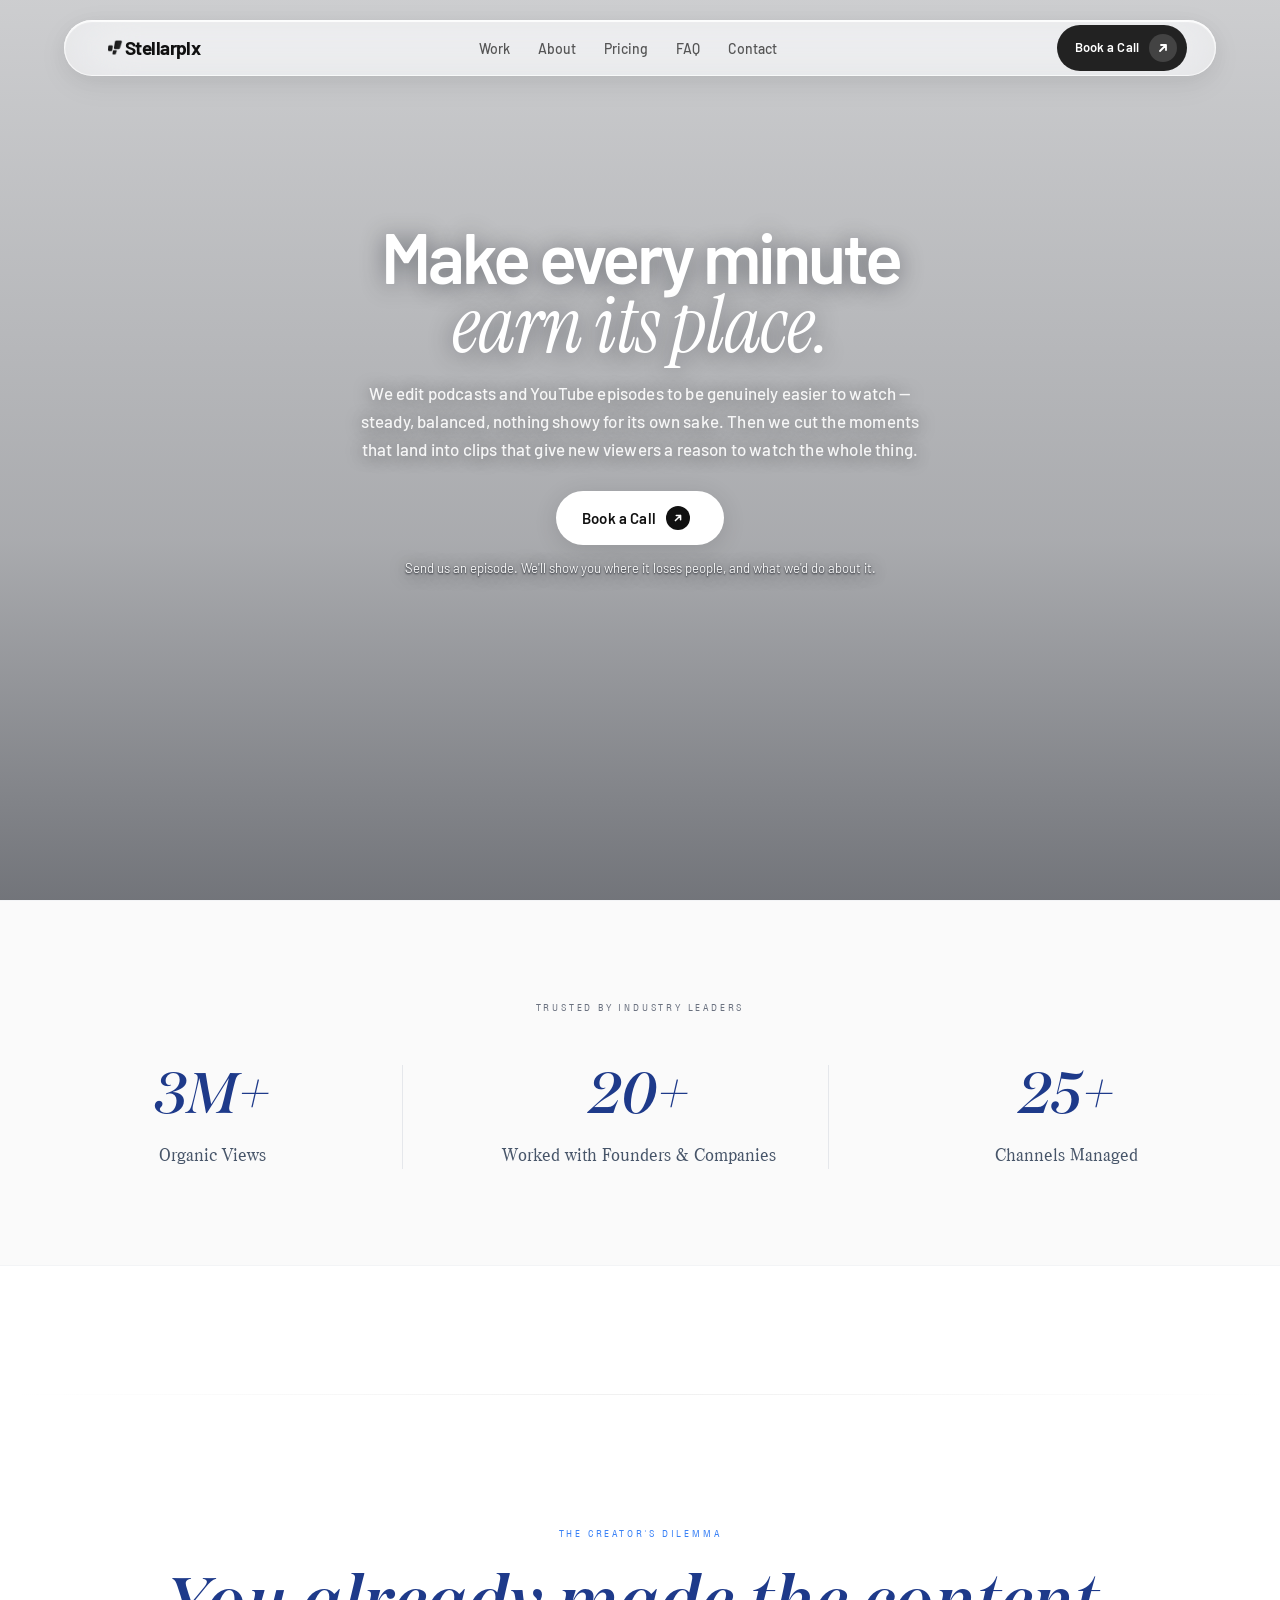
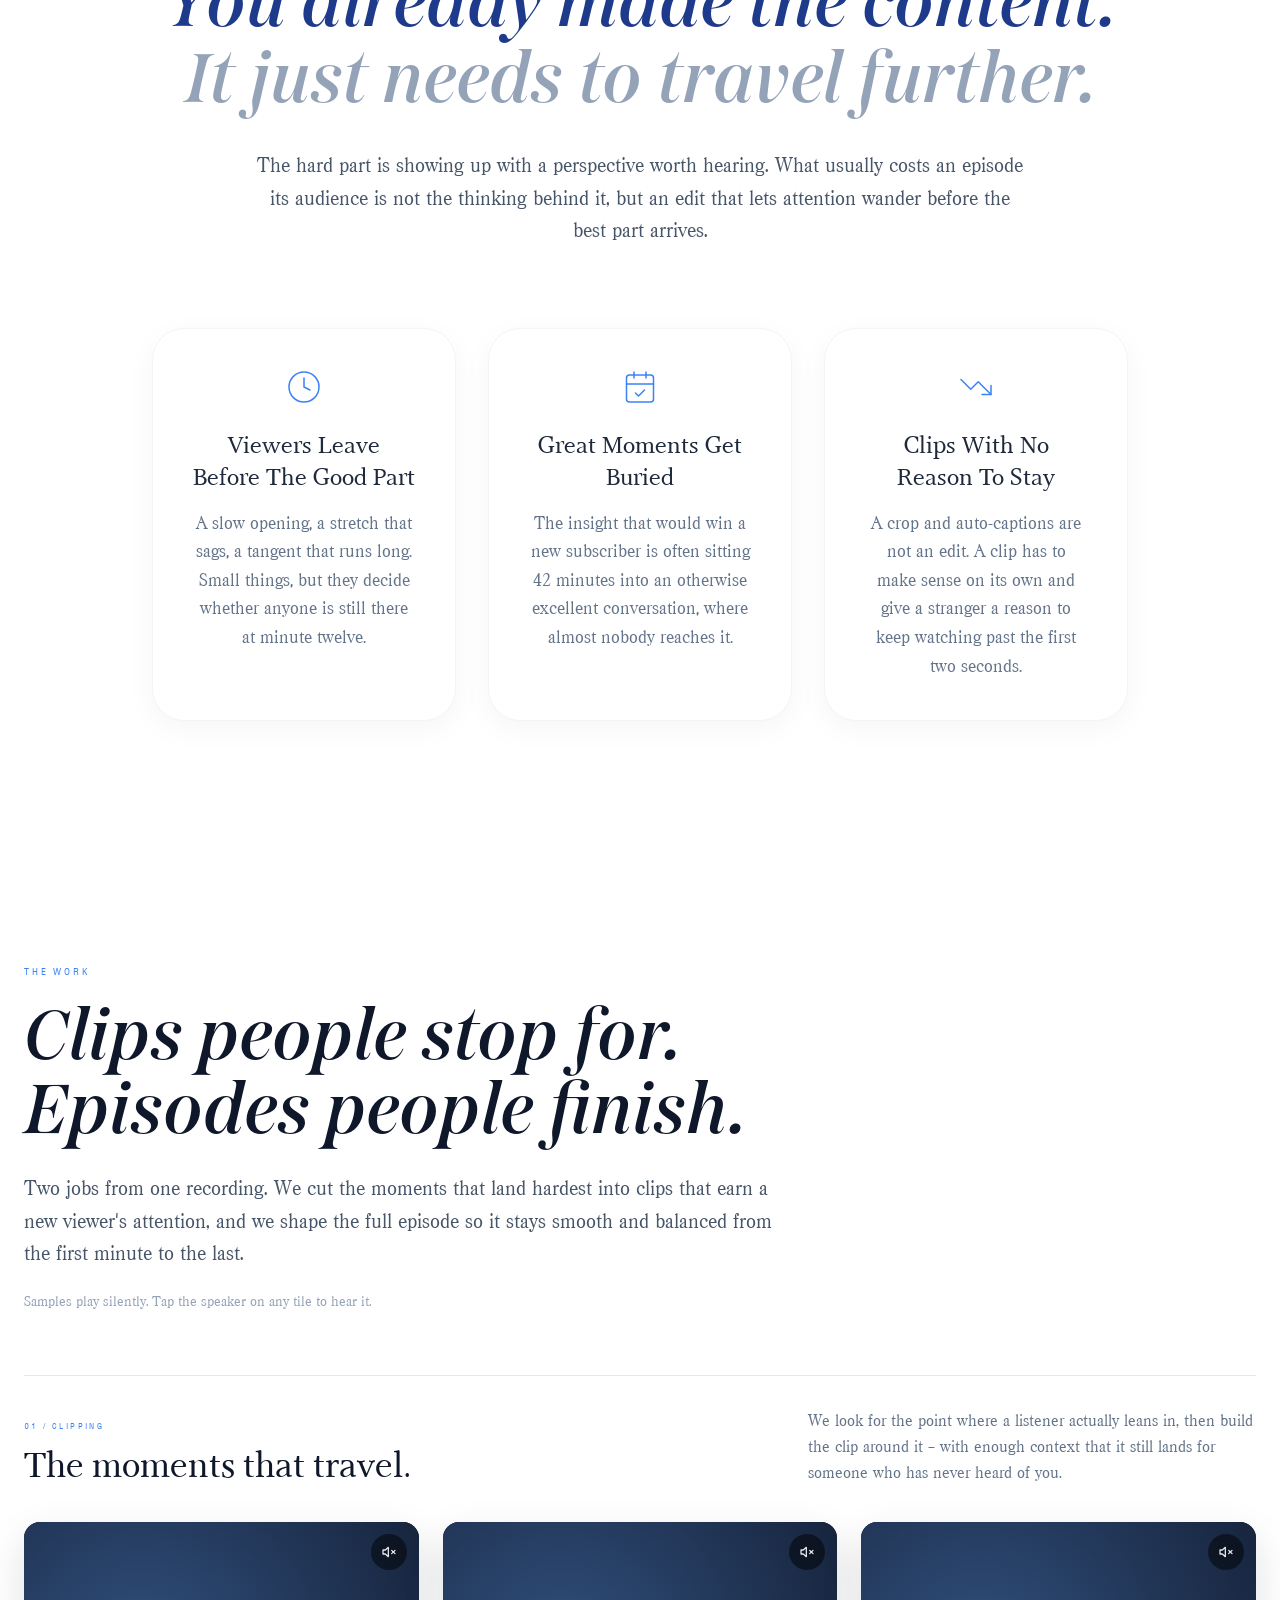
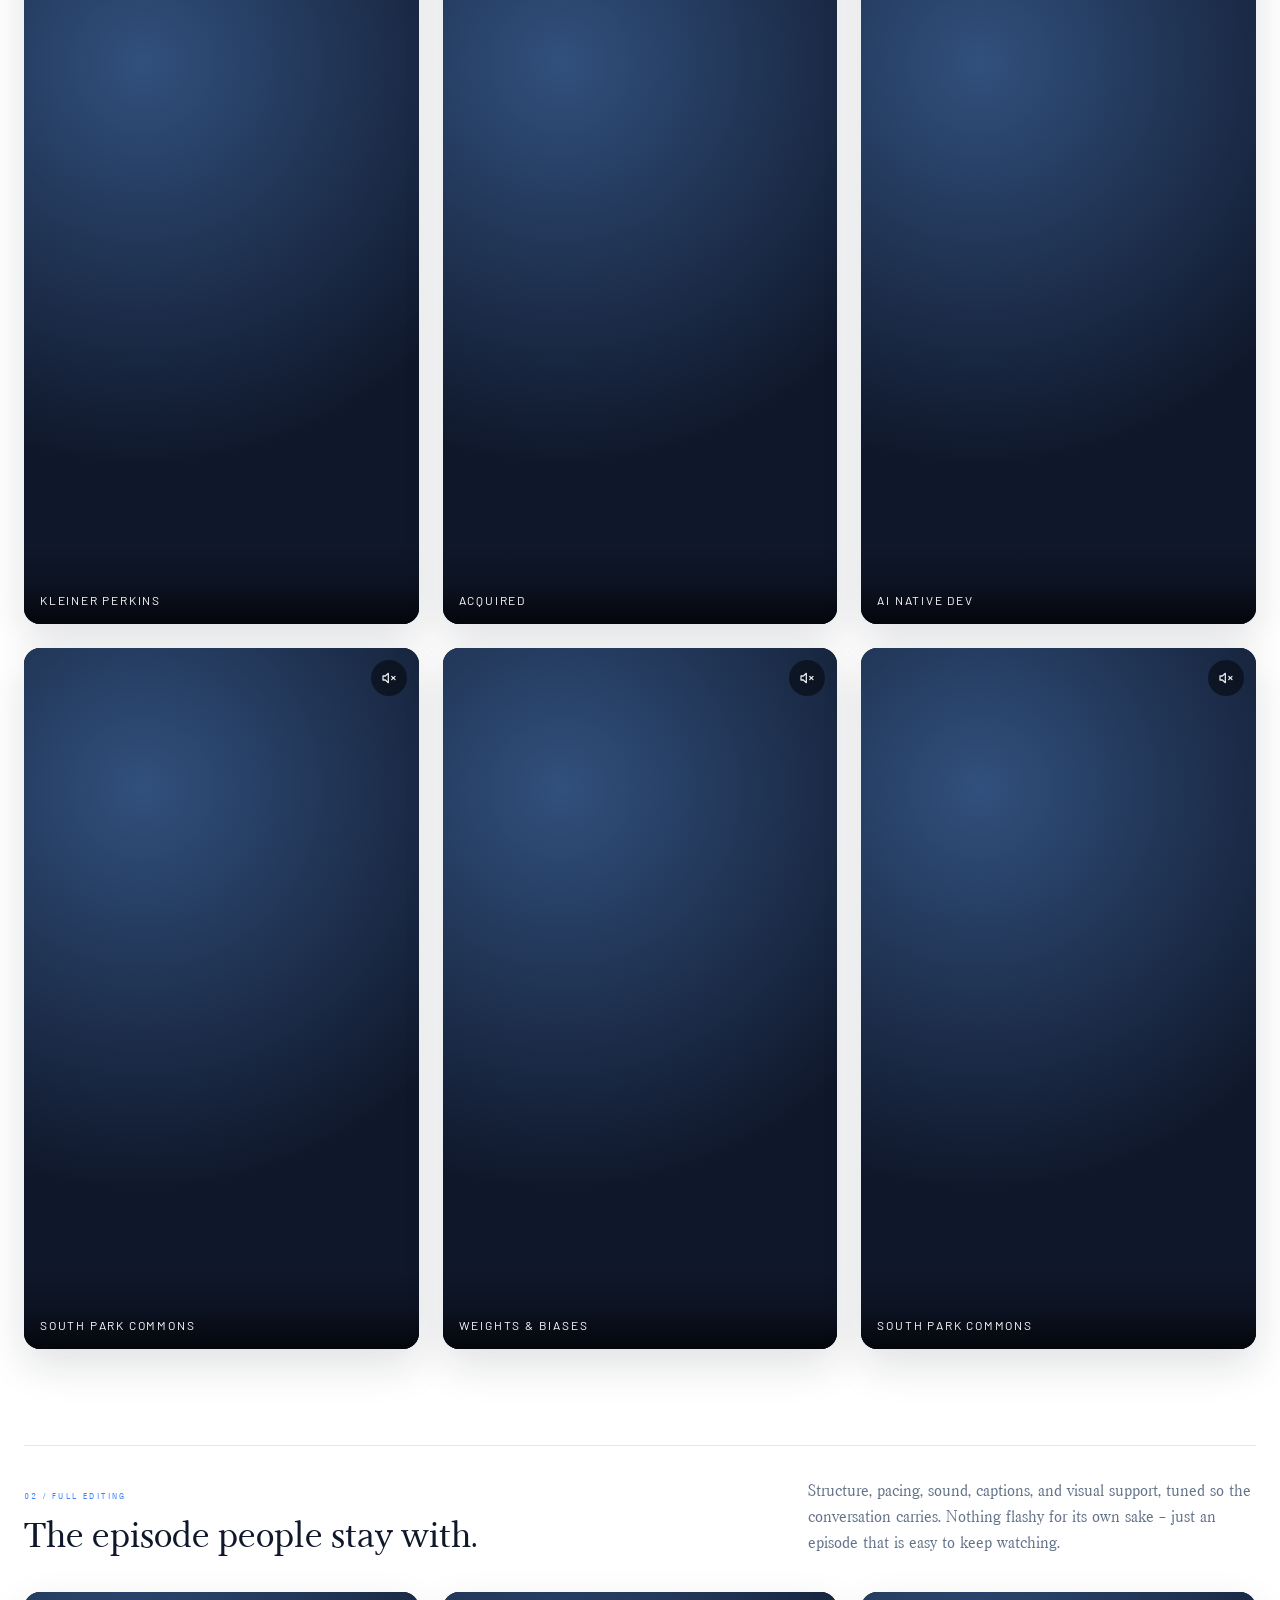
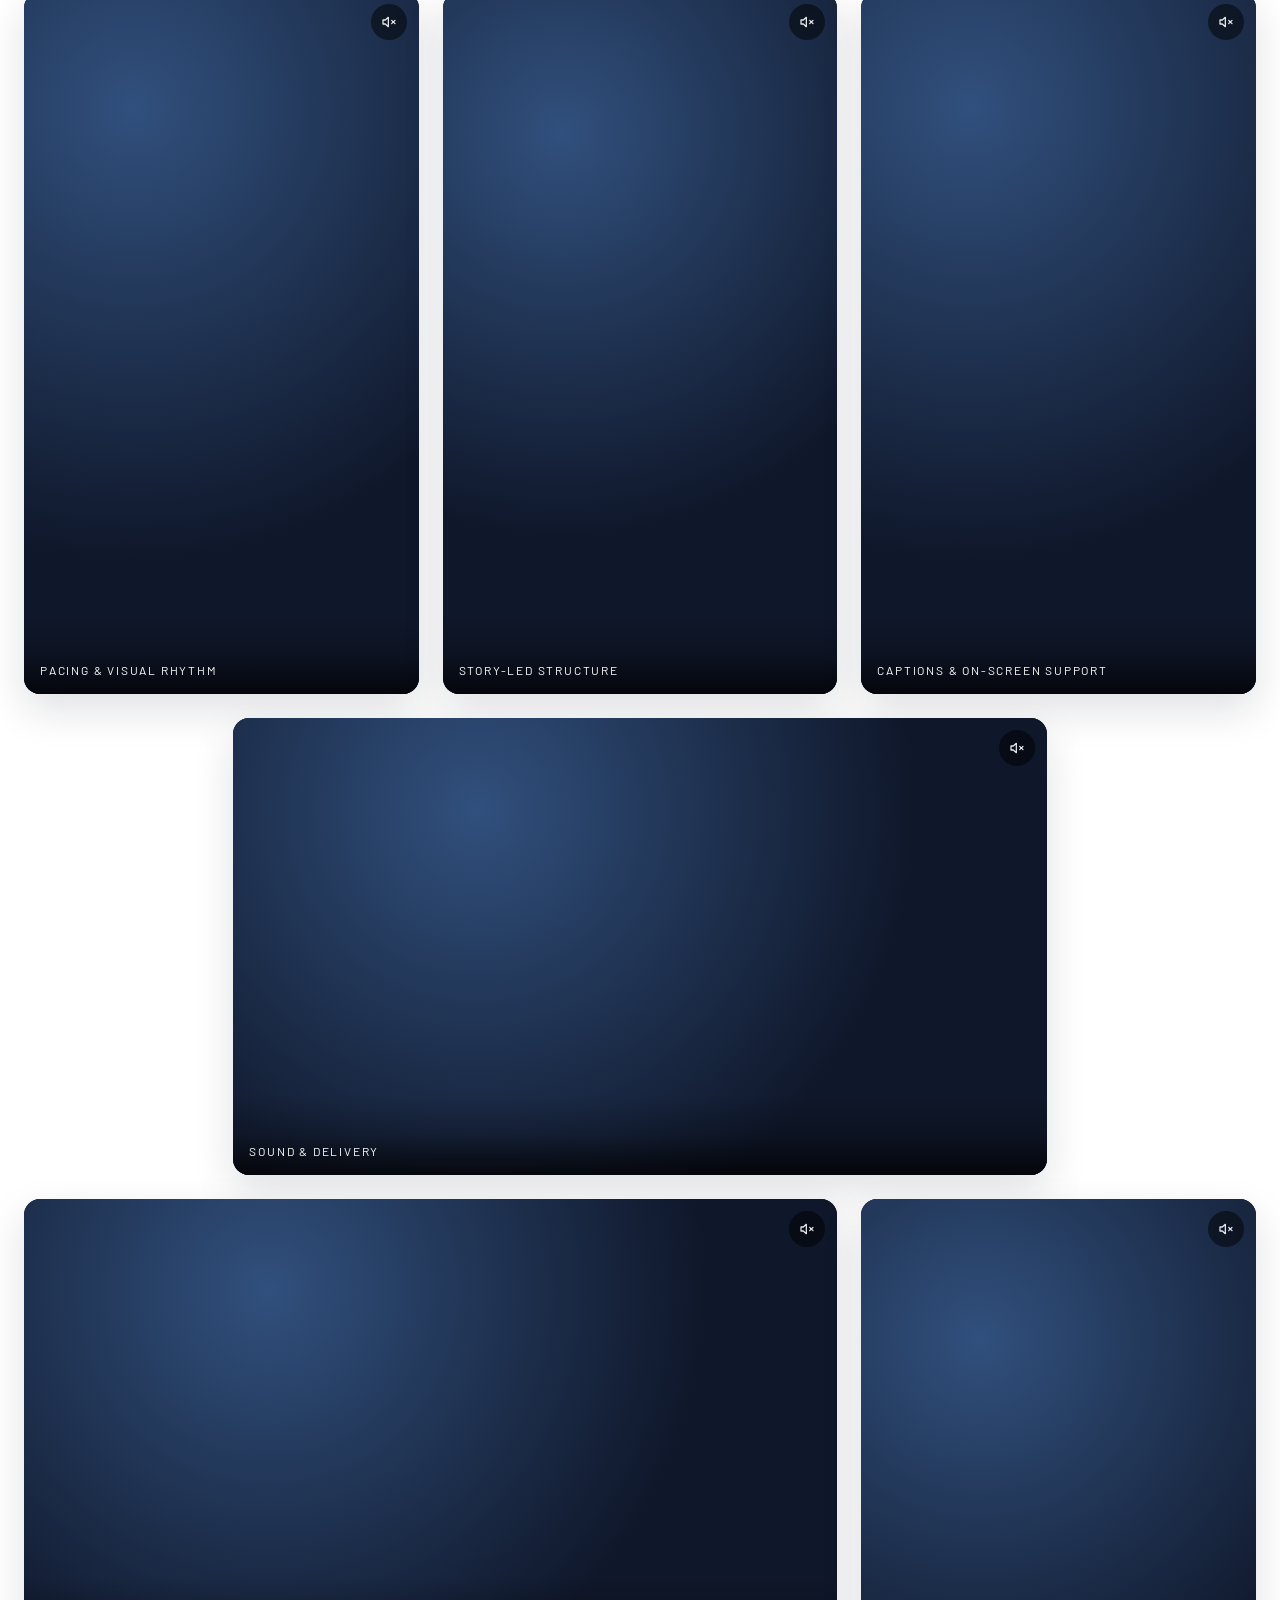
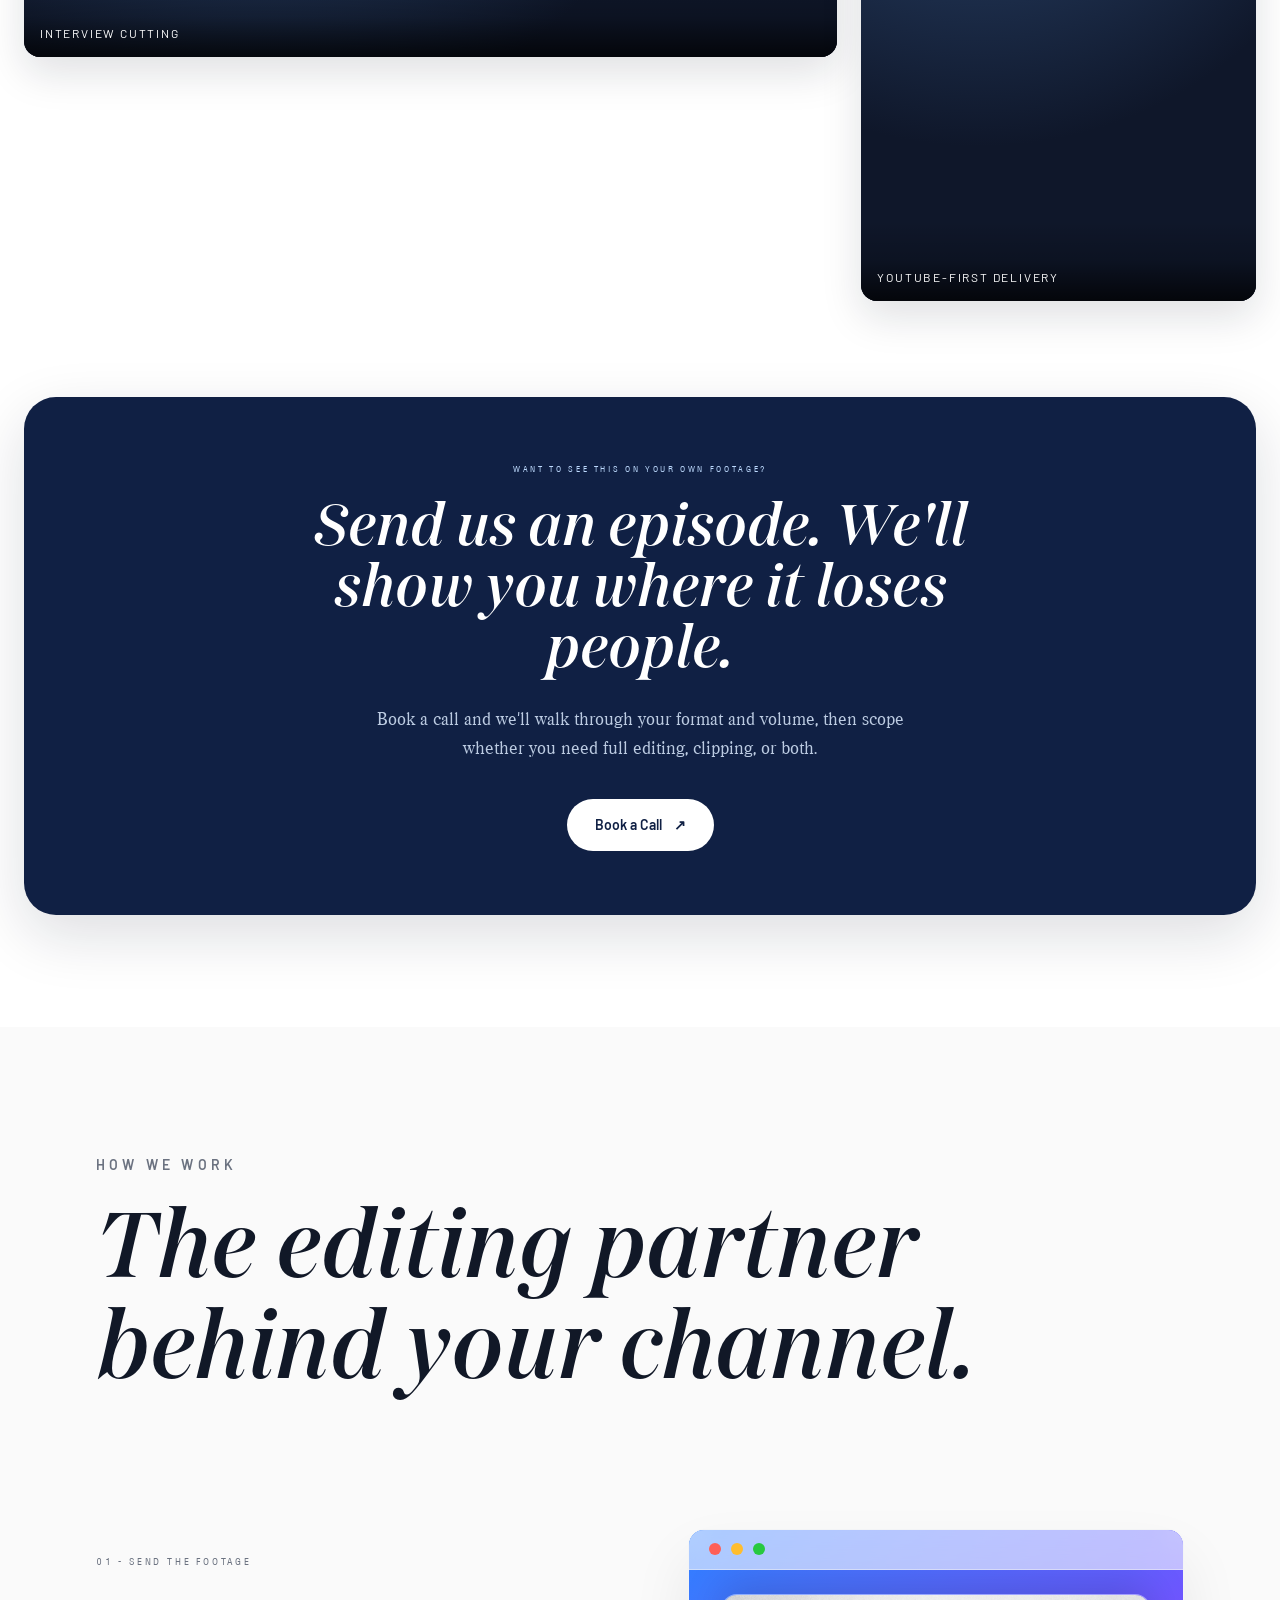
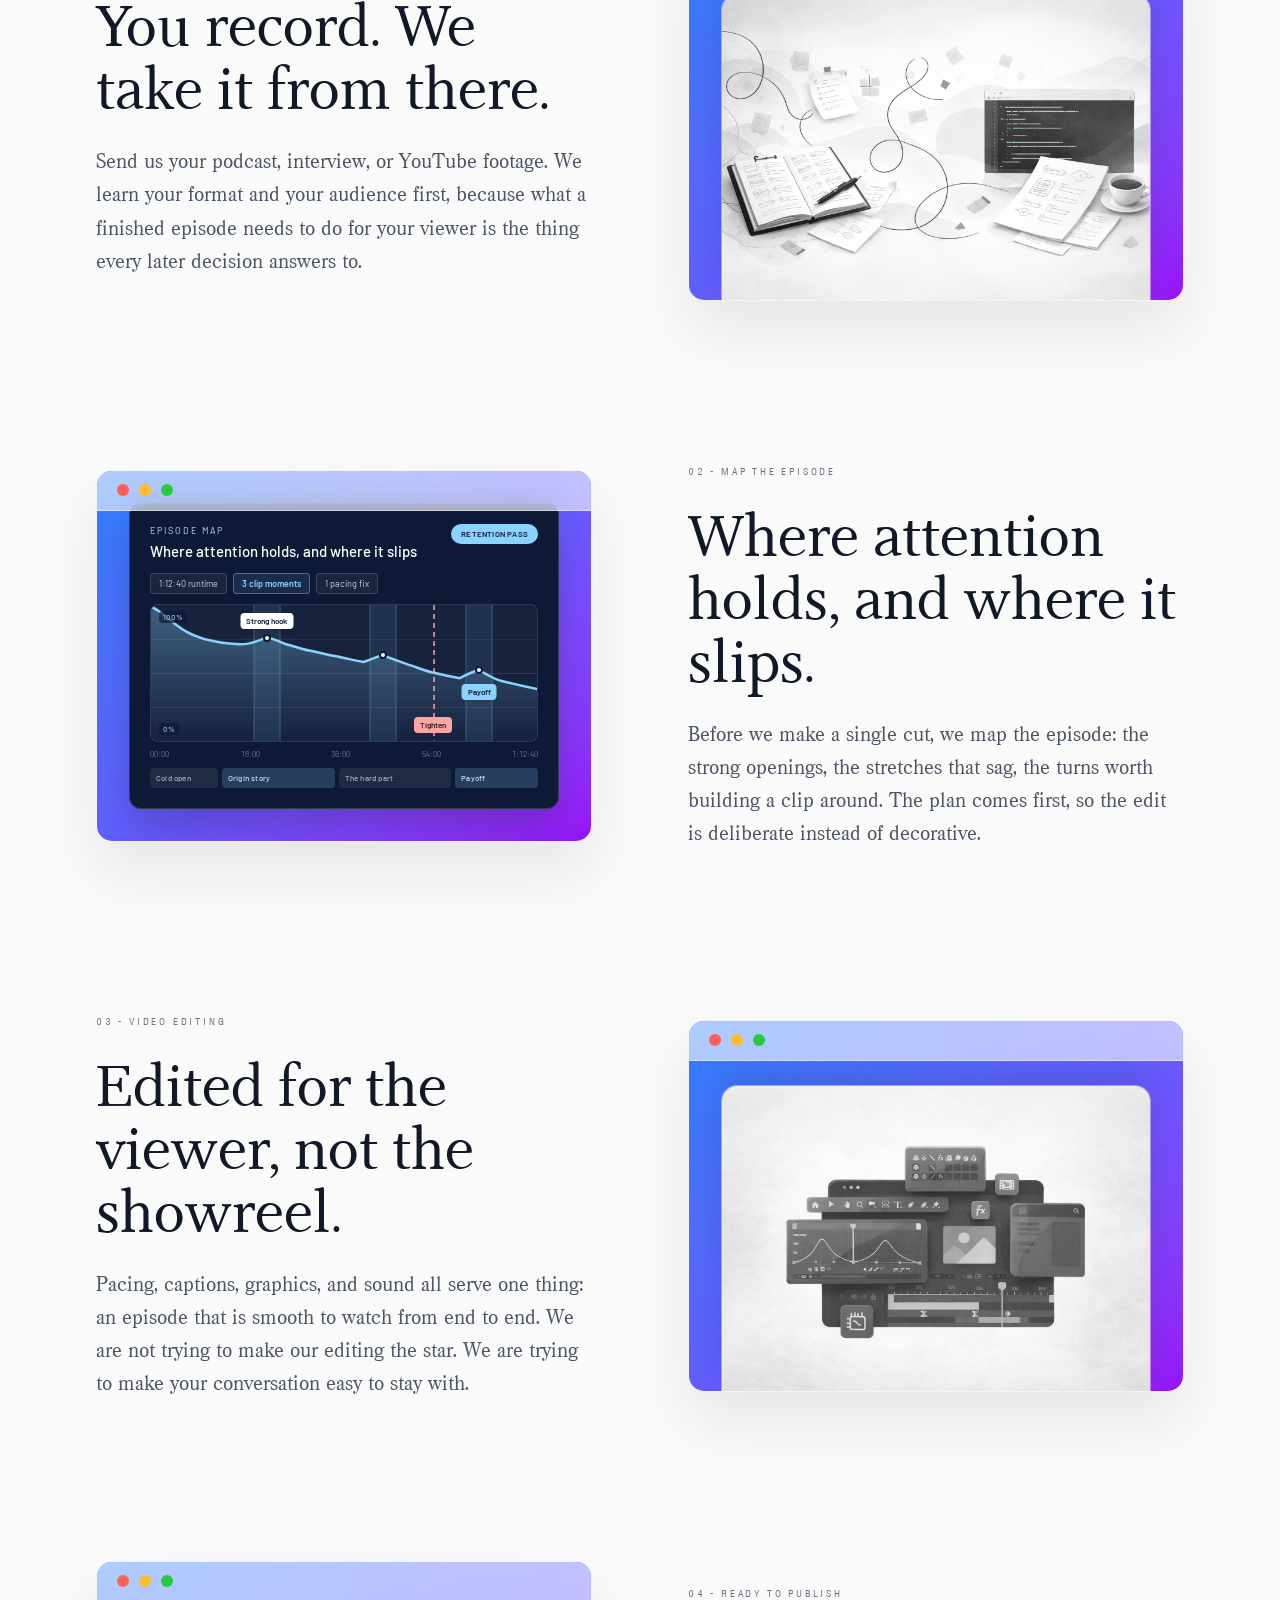
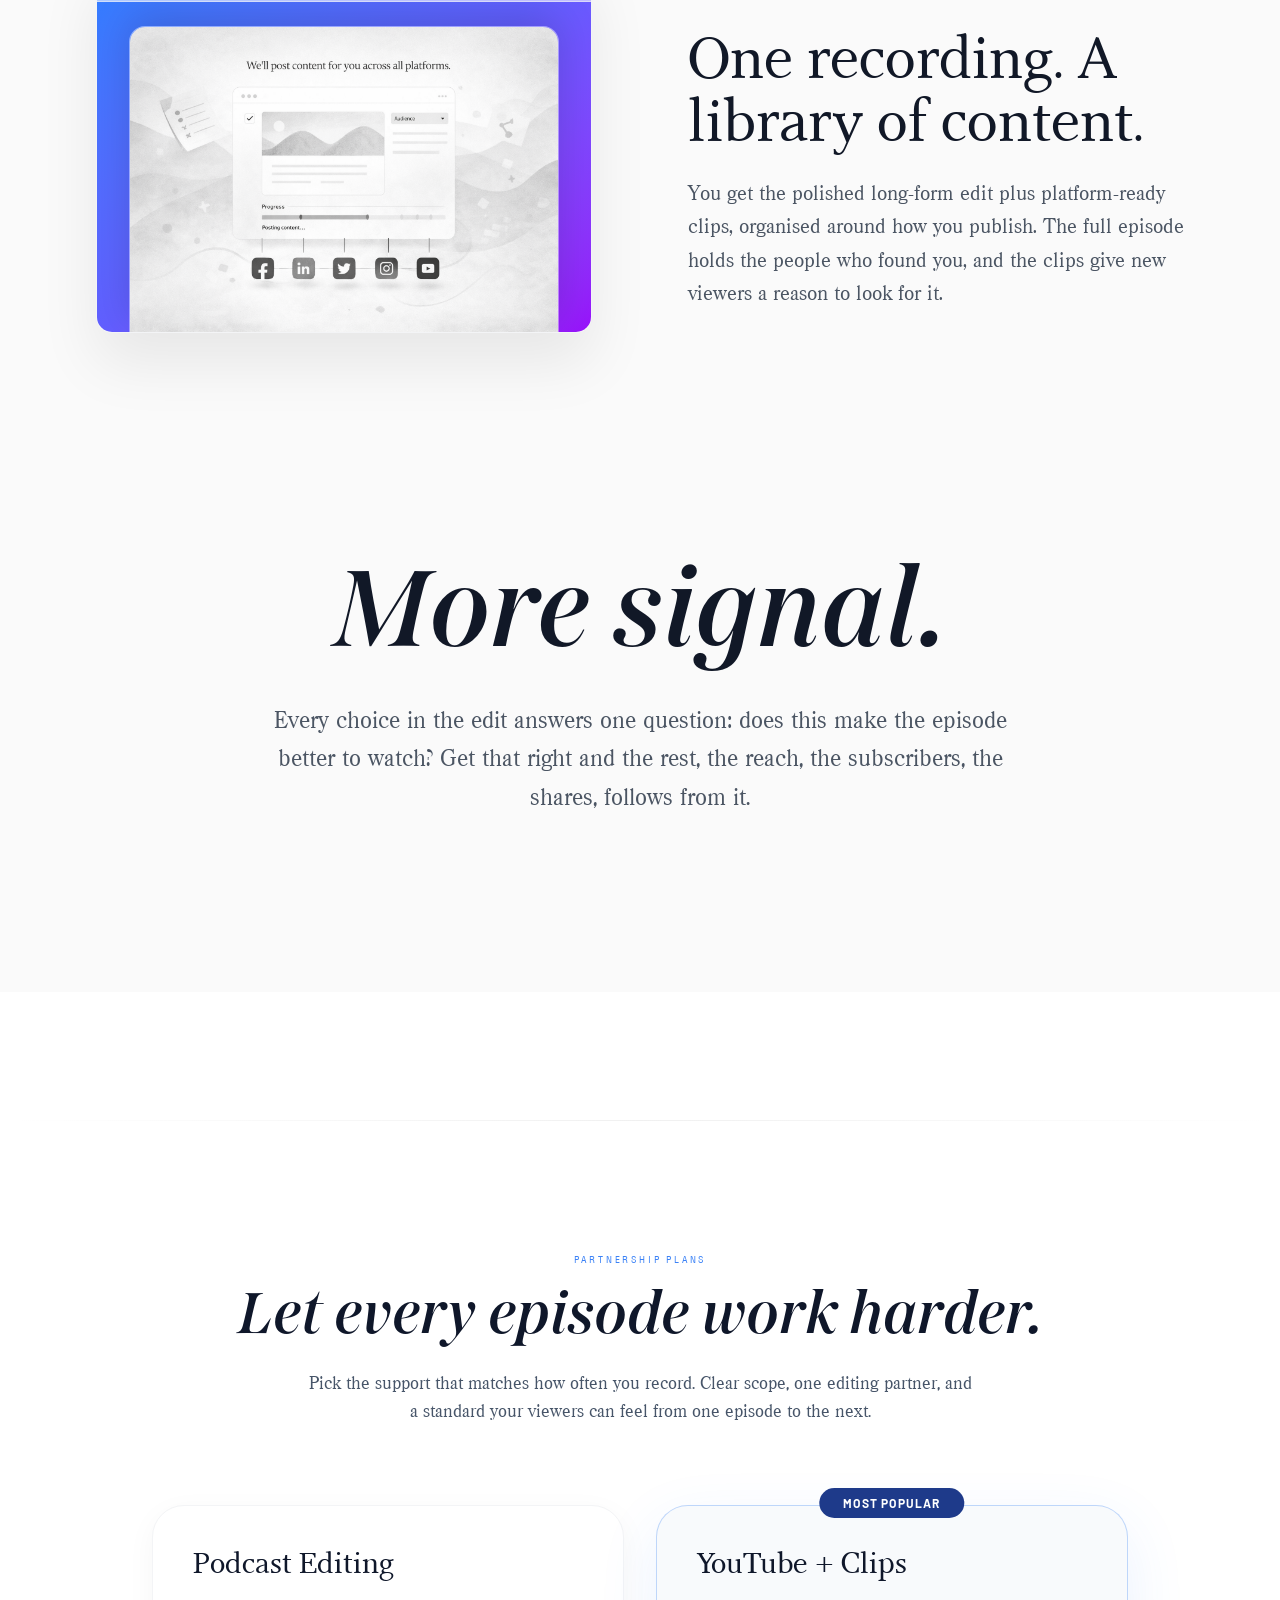
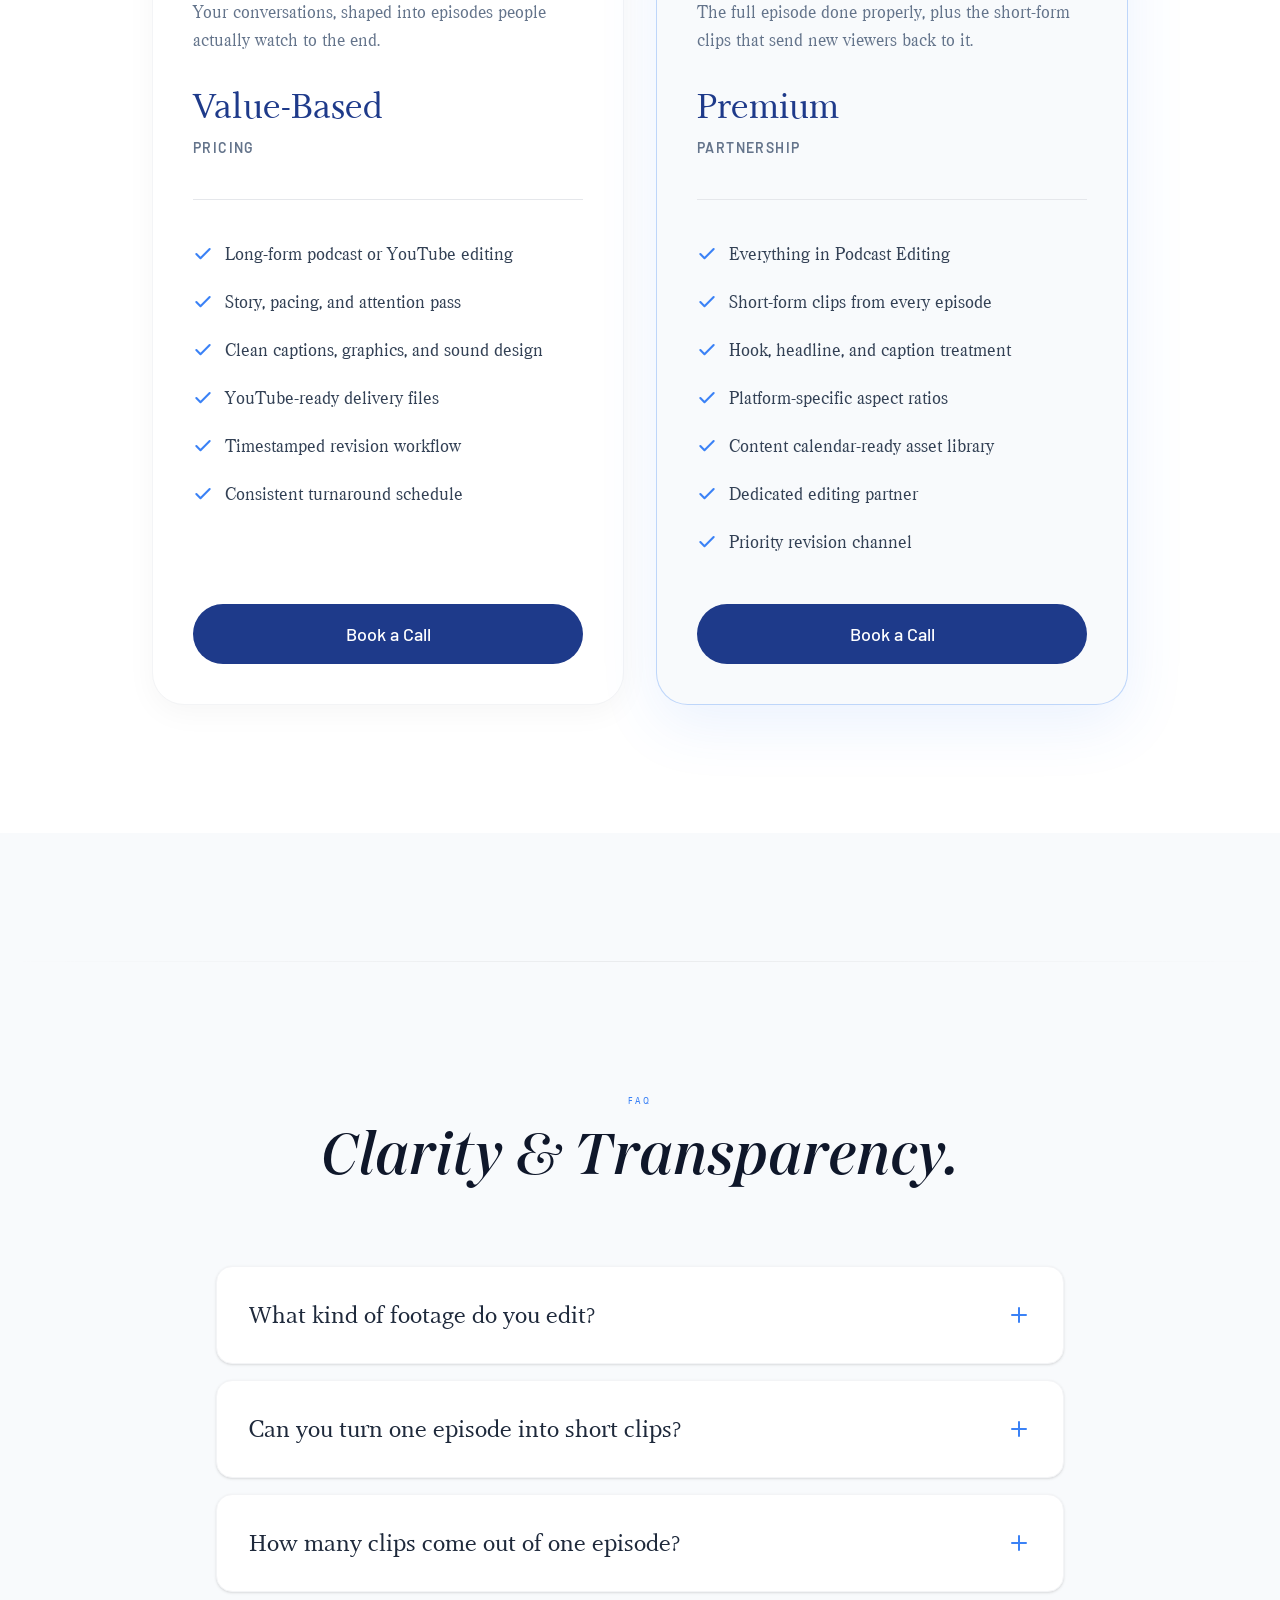
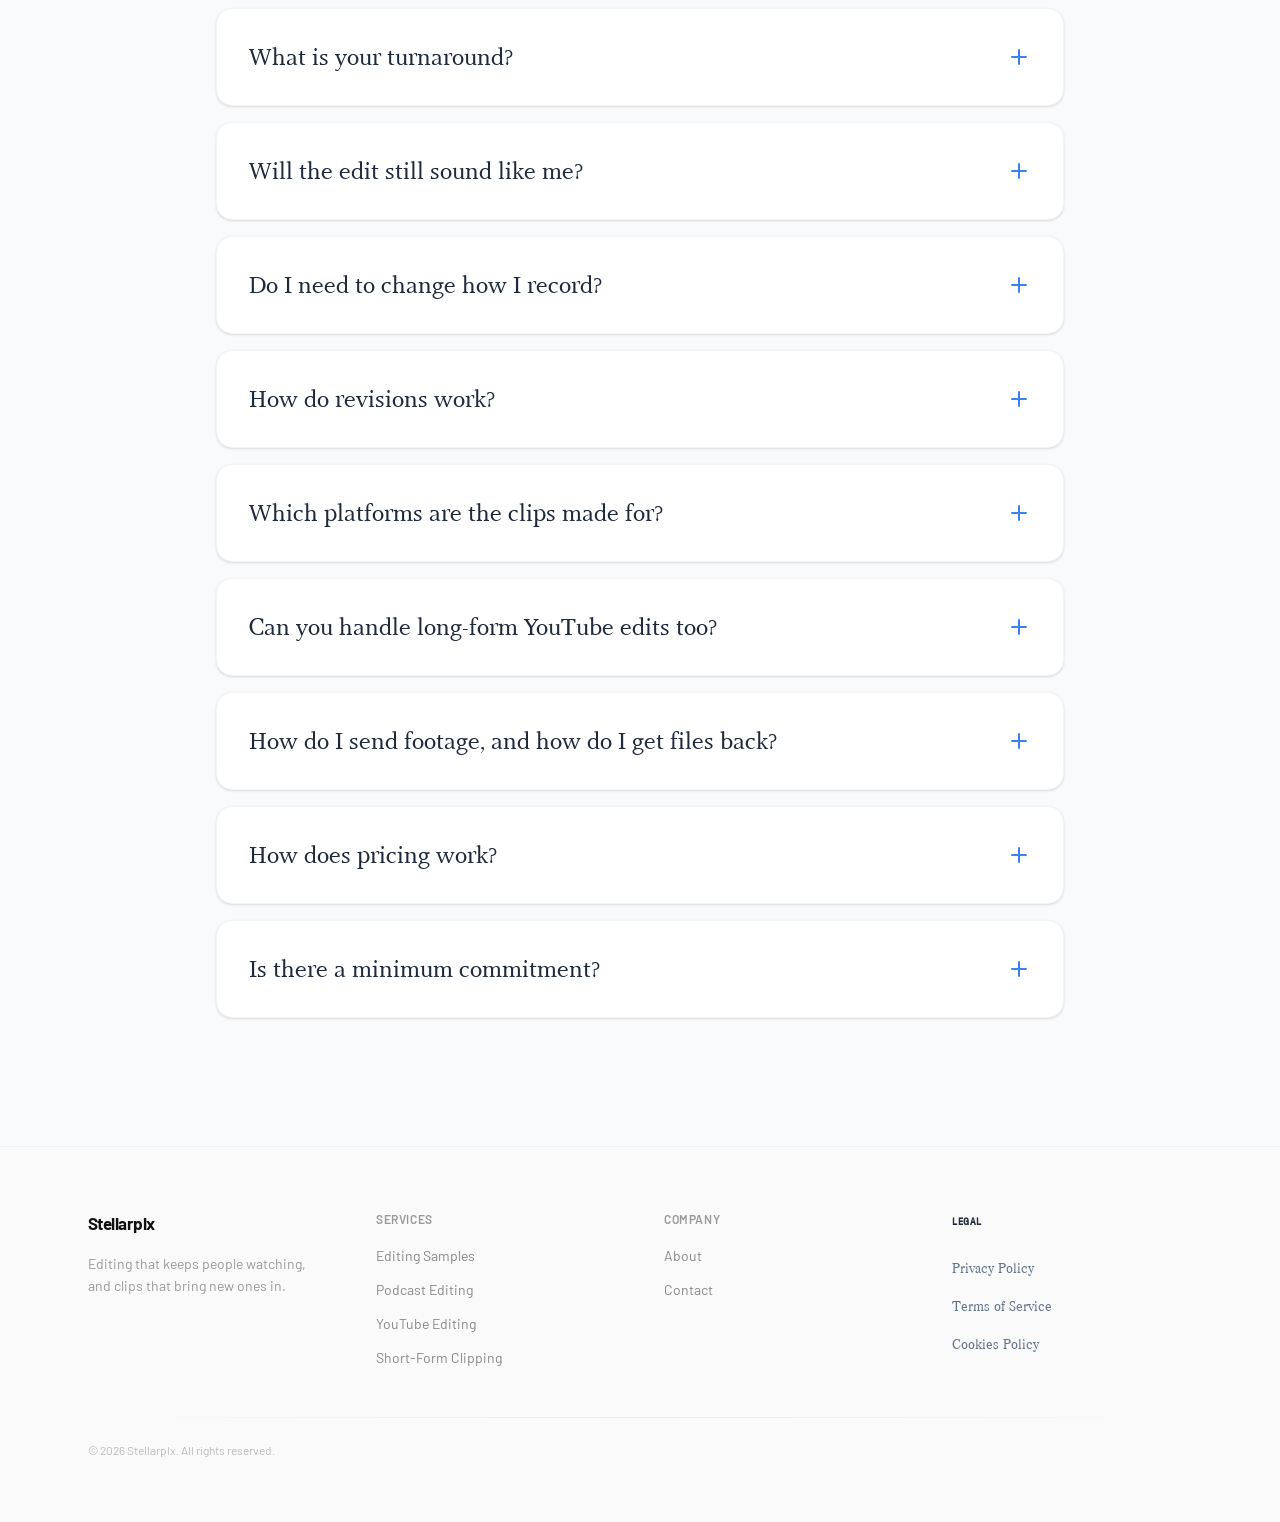
==== commit 4bccc574: "Guarantee visible homepage content" ====
--- a/index.html
+++ b/index.html
@@ -1 +1 @@
-<!DOCTYPE html><html lang="en"><head><meta charSet="utf-8"/><meta name="viewport" content="width=device-width, initial-scale=1"/><link rel="preload" href="/_next/static/media/Casad_Regular-s.p.01j_p6ui9jw1d.ttf" as="font" crossorigin="" type="font/ttf"/><link rel="preload" href="/_next/static/media/Isra_Regular-s.p.14ddjkjz1v~8g.ttf" as="font" crossorigin="" type="font/ttf"/><link rel="preload" href="/_next/static/media/PassengerDisplay_MediumItalic-s.p.0eg6fs0rj6w.s.otf" as="font" crossorigin="" type="font/otf"/><link rel="preload" href="/_next/static/media/ResPublica_Regular-s.p.033n21pnbq2ho.ttf" as="font" crossorigin="" type="font/ttf"/><link rel="preload" as="image" href="/logo.png"/><link rel="preload" as="image" href="/media/ideation_scripting.png"/><link rel="preload" as="image" href="/media/video_editing.png"/><link rel="preload" as="image" href="/media/posting_distribution.png"/><link rel="stylesheet" href="/_next/static/chunks/04-d8hliykg0z.css?v=2" data-precedence="next"/><link rel="preload" as="script" fetchPriority="low" href="/_next/static/chunks/045g~0~zva_mv.js"/><script src="/_next/static/chunks/0dgq26a5_oy.a.js" async=""></script><script src="/_next/static/chunks/0vkgb7xyv-nko.js" async=""></script><script src="/_next/static/chunks/0174xh3wfsjm1.js" async=""></script><script src="/_next/static/chunks/turbopack-0th62gs75_s.e.js" async=""></script><script src="/_next/static/chunks/01xlw8hd842-c.js" async=""></script><script src="/_next/static/chunks/0d3shmwh5_nmn.js" async=""></script><script src="/_next/static/chunks/05x3xh2iq-b9q.js" async=""></script><script src="/_next/static/chunks/0ise-u204_ms8.js" async=""></script><link rel="preload" href="https://fonts.googleapis.com/css2?family=Barlow:ital,wght@0,300;0,400;0,500;0,600;0,700;0,800;0,900;1,400;1,500&amp;family=Instrument+Serif:ital@0;1&amp;display=swap" as="style"/><link rel="preconnect" href="https://fonts.googleapis.com"/><link rel="preconnect" href="https://fonts.gstatic.com" crossorigin="anonymous"/><meta name="next-size-adjust" content=""/><title>Stellarplx — Video Editing &amp; Podcast Clipping</title><meta name="description" content="Podcast and YouTube editing built for watchability, plus short-form clips that bring new viewers to the full episode."/><meta name="keywords" content="video editing,podcast clipping,YouTube editing,short-form video,video production,content distribution,podcast editor,Stellarplx"/><meta property="og:title" content="Stellarplx — Video Editing &amp; Podcast Clipping"/><meta property="og:description" content="Episodes edited to hold attention end to end, and clips that give new viewers a reason to watch the whole thing."/><meta property="og:type" content="website"/><meta name="twitter:card" content="summary"/><meta name="twitter:title" content="Stellarplx — Video Editing &amp; Podcast Clipping"/><meta name="twitter:description" content="Episodes edited to hold attention end to end, and clips that give new viewers a reason to watch the whole thing."/><link rel="icon" href="/favicon.ico?favicon.0n0iebbrwlym9.ico" sizes="48x48" type="image/x-icon"/><link href="https://fonts.googleapis.com/css2?family=Barlow:ital,wght@0,300;0,400;0,500;0,600;0,700;0,800;0,900;1,400;1,500&amp;family=Instrument+Serif:ital@0;1&amp;display=swap" rel="stylesheet"/><script src="/_next/static/chunks/03~yq9q893hmn.js" noModule=""></script></head><body class="antialiased respublica_9ceeea03-module__ORBeZW__variable isra_d671ae9e-module__YQnVba__variable casad_7c24be5-module__G7hbdG__variable passengerdisplay_74c40d1-module__NvPC6G__variable" style="font-family:&#x27;Barlow&#x27;, sans-serif;background:#fff"><div hidden=""><!--$--><!--/$--></div><nav class="fixed top-0 left-0 right-0 z-50 px-4 sm:px-6" style="padding-top:20px;transition:padding 0.4s cubic-bezier(0.4, 0, 0.2, 1)"><div style="transition:box-shadow 0.4s cubic-bezier(0.4, 0, 0.2, 1), background 0.4s ease;box-shadow:0 4px 20px rgba(0,0,0,0.04), inset 0 1px 1px rgba(255,255,255,0.9);border-radius:999px" class="max-w-6xl mx-auto w-full"><div class="w-full px-5 sm:px-7" style="width:100%;height:56px;border-radius:999px;opacity:1;mix-blend-mode:normal;position:relative;background:rgba(255, 255, 255, 0.45);backdrop-filter:blur(32px) saturate(200%) brightness(115%);-webkit-backdrop-filter:blur(32px) saturate(200%) brightness(115%);border:1px solid rgba(255, 255, 255, 0.7);box-shadow:inset 0 1px 1px rgba(255,255,255,0.9), 0 8px 32px rgba(0,0,0,0.06);overflow:hidden"><div class="relative z-10 w-full h-full flex items-center justify-between"><a href="/" class="flex items-center gap-0 group select-none"><img src="/logo.png" alt="Stellarplx" style="width:40px;height:40px;object-fit:contain;border-radius:10px"/><span style="font-size:19px;font-weight:700;color:#111;letter-spacing:-0.03em;font-family:&#x27;Barlow&#x27;, sans-serif;margin-left:-8px">Stellarplx</span></a><div class="hidden md:flex items-center gap-7"><a href="/#work" style="font-size:14px;font-weight:500;color:#555;font-family:&#x27;Barlow&#x27;, sans-serif;transition:color 0.25s ease;text-decoration:none">Work</a><a href="/about" style="font-size:14px;font-weight:500;color:#555;font-family:&#x27;Barlow&#x27;, sans-serif;transition:color 0.25s ease;text-decoration:none">About</a><a href="/#pricing" style="font-size:14px;font-weight:500;color:#555;font-family:&#x27;Barlow&#x27;, sans-serif;transition:color 0.25s ease;text-decoration:none">Pricing</a><a href="/#faq" style="font-size:14px;font-weight:500;color:#555;font-family:&#x27;Barlow&#x27;, sans-serif;transition:color 0.25s ease;text-decoration:none">FAQ</a><a href="/contact" style="font-size:14px;font-weight:500;color:#555;font-family:&#x27;Barlow&#x27;, sans-serif;transition:color 0.25s ease;text-decoration:none">Contact</a></div><a href="https://cal.com/himanshu8/30min" target="_blank" rel="noopener noreferrer" class="hidden md:flex items-center gap-2.5" style="background:#222;color:#fff;border-radius:100px;padding:9px 10px 9px 18px;font-size:13px;font-weight:600;font-family:&#x27;Barlow&#x27;, sans-serif;letter-spacing:0.01em;text-decoration:none;transition:background 0.3s ease, transform 0.2s ease">Book a Call<span style="display:inline-flex;align-items:center;justify-content:center;width:28px;height:28px;border-radius:50%;background:rgba(255,255,255,0.15)"><svg width="14" height="14" viewBox="0 0 14 14" fill="none"><path d="M4 10L10 4M10 4H5M10 4V9" stroke="white" stroke-width="1.8" stroke-linecap="round" stroke-linejoin="round"></path></svg></span></a><button class="md:hidden p-2" aria-label="Toggle menu" style="color:#222"><svg width="22" height="22" viewBox="0 0 24 24" fill="none"><path d="M3 12H21M3 6H21M3 18H21" stroke="currentColor" stroke-width="2" stroke-linecap="round"></path></svg></button></div></div></div></nav><main><section style="position:relative;min-height:100vh;display:flex;align-items:center;justify-content:center;overflow:hidden" class="jsx-ba7b7b0de09fac65"><video autoPlay="" muted="" loop="" playsInline="" style="position:absolute;top:50%;left:50%;transform:translate(-50%, -50%);min-width:100%;min-height:100%;width:auto;height:auto;object-fit:cover;z-index:0" class="jsx-ba7b7b0de09fac65"><source src="https://d8j0ntlcm91z4.cloudfront.net/user_38xzZboKViGWJOttwIXH07lWA1P/hf_20260228_065522_522e2295-ba22-457e-8fdb-fbcd68109c73.mp4" type="video/mp4" class="jsx-ba7b7b0de09fac65"/></video><div aria-hidden="true" style="position:absolute;inset:0;z-index:1;background:linear-gradient(180deg, rgba(4,8,18,0.20) 0%, rgba(4,8,18,0.34) 60%, rgba(4,8,18,0.56) 100%)" class="jsx-ba7b7b0de09fac65"></div><div style="position:relative;z-index:10;text-align:center;max-width:820px;margin:0 auto;padding:0 24px 60px;margin-top:-40px" class="jsx-ba7b7b0de09fac65 hero-content"><h1 style="margin:0;line-height:1" class="jsx-ba7b7b0de09fac65"><span style="display:block;font-family:&#x27;Barlow&#x27;, sans-serif;font-weight:600;font-size:clamp(32px, 5.5vw, 72px);letter-spacing:-3px;color:#fff;text-shadow:0 2px 24px rgba(4,8,18,0.45)" class="jsx-ba7b7b0de09fac65">Make every minute</span><span style="display:block;font-family:&#x27;Instrument Serif&#x27;, serif;font-style:italic;font-weight:400;font-size:clamp(36px, 6.2vw, 84px);color:#fff;letter-spacing:-1px;margin-top:-6px;text-shadow:0 2px 24px rgba(4,8,18,0.45)" class="jsx-ba7b7b0de09fac65">earn its place.</span></h1><p style="font-family:&#x27;Barlow&#x27;, sans-serif;font-weight:500;font-size:17px;color:rgba(255, 255, 255, 0.9);margin-top:14px;margin-bottom:28px;line-height:1.65;letter-spacing:0.01em;max-width:560px;margin-left:auto;margin-right:auto;text-shadow:0 1px 16px rgba(4,8,18,0.5)" class="jsx-ba7b7b0de09fac65">We edit podcasts and YouTube episodes to be genuinely easier to watch — steady, balanced, nothing showy for its own sake. Then we cut the moments that land into clips that give new viewers a reason to watch the whole thing.</p><a href="https://cal.com/himanshu8/30min" target="_blank" rel="noopener noreferrer" style="display:inline-flex;align-items:center;gap:10px;background:#fff;color:#111;border-radius:100px;padding:15px 34px 15px 26px;font-size:15px;font-weight:600;font-family:&#x27;Barlow&#x27;, sans-serif;text-decoration:none;transition:transform 0.3s cubic-bezier(0.4, 0, 0.2, 1), box-shadow 0.3s ease;box-shadow:0 4px 24px rgba(0,0,0,0.12);letter-spacing:0.01em;cursor:pointer" class="jsx-ba7b7b0de09fac65 workreel-btn">Book a Call<span style="display:inline-flex;align-items:center;justify-content:center;width:24px;height:24px;border-radius:50%;background:#111;flex-shrink:0" class="jsx-ba7b7b0de09fac65"><svg width="12" height="12" viewBox="0 0 14 14" fill="none" class="jsx-ba7b7b0de09fac65"><path d="M4 10L10 4M10 4H5M10 4V9" stroke="white" stroke-width="1.8" stroke-linecap="round" stroke-linejoin="round" class="jsx-ba7b7b0de09fac65"></path></svg></span></a><p style="margin:14px 0 0;color:rgba(255,255,255,0.95);font-family:&#x27;Barlow&#x27;, sans-serif;font-size:13px;text-shadow:0 1px 2px rgba(4,8,18,0.85), 0 2px 16px rgba(4,8,18,0.65)" class="jsx-ba7b7b0de09fac65">Send us an episode. We&#x27;ll show you where it loses people, and what we&#x27;d do about it.</p></div></section><section class="py-24 border-y border-gray-100 bg-[#fafafa]"><div class="max-w-7xl mx-auto px-6"><p class="text-center text-sm tracking-[0.2em] text-[#6b7280] uppercase mb-12" style="font-family:var(--font-isra)">Trusted by Industry Leaders</p><div class="grid grid-cols-1 md:grid-cols-3 gap-12 text-center divide-y md:divide-y-0 md:divide-x divide-gray-200"><div class="flex flex-col items-center justify-center pt-8 md:pt-0"><h3 class="text-5xl md:text-6xl text-[#1e3a8a] mb-4" style="font-family:var(--font-passenger)">3M+</h3><p class="text-lg text-[#475569]" style="font-family:var(--font-casad)">Organic Views</p></div><div class="flex flex-col items-center justify-center pt-8 md:pt-0"><h3 class="text-5xl md:text-6xl text-[#1e3a8a] mb-4" style="font-family:var(--font-passenger)">20+</h3><p class="text-lg text-[#475569]" style="font-family:var(--font-casad)">Worked with Founders &amp; Companies</p></div><div class="flex flex-col items-center justify-center pt-8 md:pt-0"><h3 class="text-5xl md:text-6xl text-[#1e3a8a] mb-4" style="font-family:var(--font-passenger)">25+</h3><p class="text-lg text-[#475569]" style="font-family:var(--font-casad)">Channels Managed</p></div></div></div></section><section class="py-32 relative bg-white"><div class="section-divider mb-32"></div><div class="reveal max-w-5xl mx-auto px-6 text-center"><p class="text-sm tracking-[0.2em] text-[#3b82f6] uppercase mb-6" style="font-family:var(--font-isra)">The creator&#x27;s dilemma</p><h2 class="text-5xl md:text-6xl lg:text-7xl text-[#0f172a] leading-[1.05] mb-8" style="font-family:var(--font-passenger)"><span class="text-[#1e3a8a]">You already made the content.</span><br/><span class="text-[#94a3b8]">It just needs to travel further.</span></h2><p class="text-lg md:text-xl text-[#475569] max-w-3xl mx-auto leading-relaxed" style="font-family:var(--font-casad)">The hard part is showing up with a perspective worth hearing. What usually costs an episode its audience is not the thinking behind it, but an edit that lets attention wander before the best part arrives.</p><div class="grid grid-cols-1 md:grid-cols-3 gap-8 mt-20"><div class="group flex flex-col items-center bg-white p-10 rounded-[2rem] border border-gray-100 shadow-[0_8px_30px_rgb(0,0,0,0.04)] hover:shadow-[0_20px_40px_rgb(0,0,0,0.08)] transition-all duration-500"><svg xmlns="http://www.w3.org/2000/svg" width="36" height="36" viewBox="0 0 24 24" fill="none" stroke="currentColor" stroke-width="1" stroke-linecap="round" stroke-linejoin="round" class="text-[#3b82f6] mb-6 group-hover:scale-110 group-hover:text-[#1e3a8a] transition-all duration-300"><circle cx="12" cy="12" r="10"></circle><polyline points="12 6 12 12 16 14"></polyline></svg><h3 class="text-2xl text-[#1e293b] mb-4" style="font-family:var(--font-respublica)">Viewers Leave Before The Good Part</h3><p class="text-[1.1rem] text-[#64748b] leading-relaxed" style="font-family:var(--font-casad)">A slow opening, a stretch that sags, a tangent that runs long. Small things, but they decide whether anyone is still there at minute twelve.</p></div><div class="group flex flex-col items-center bg-white p-10 rounded-[2rem] border border-gray-100 shadow-[0_8px_30px_rgb(0,0,0,0.04)] hover:shadow-[0_20px_40px_rgb(0,0,0,0.08)] transition-all duration-500"><svg xmlns="http://www.w3.org/2000/svg" width="36" height="36" viewBox="0 0 24 24" fill="none" stroke="currentColor" stroke-width="1" stroke-linecap="round" stroke-linejoin="round" class="text-[#3b82f6] mb-6 group-hover:scale-110 group-hover:text-[#1e3a8a] transition-all duration-300"><rect width="18" height="18" x="3" y="4" rx="2" ry="2"></rect><line x1="16" x2="16" y1="2" y2="6"></line><line x1="8" x2="8" y1="2" y2="6"></line><line x1="3" x2="21" y1="10" y2="10"></line><path d="m9 16 2 2 4-4"></path></svg><h3 class="text-2xl text-[#1e293b] mb-4" style="font-family:var(--font-respublica)">Great Moments Get Buried</h3><p class="text-[1.1rem] text-[#64748b] leading-relaxed" style="font-family:var(--font-casad)">The insight that would win a new subscriber is often sitting 42 minutes into an otherwise excellent conversation, where almost nobody reaches it.</p></div><div class="group flex flex-col items-center bg-white p-10 rounded-[2rem] border border-gray-100 shadow-[0_8px_30px_rgb(0,0,0,0.04)] hover:shadow-[0_20px_40px_rgb(0,0,0,0.08)] transition-all duration-500"><svg xmlns="http://www.w3.org/2000/svg" width="36" height="36" viewBox="0 0 24 24" fill="none" stroke="currentColor" stroke-width="1" stroke-linecap="round" stroke-linejoin="round" class="text-[#3b82f6] mb-6 group-hover:scale-110 group-hover:text-[#1e3a8a] transition-all duration-300"><polyline points="22 17 13.5 8.5 8.5 13.5 2 7"></polyline><polyline points="16 17 22 17 22 11"></polyline></svg><h3 class="text-2xl text-[#1e293b] mb-4" style="font-family:var(--font-respublica)">Clips With No Reason To Stay</h3><p class="text-[1.1rem] text-[#64748b] leading-relaxed" style="font-family:var(--font-casad)">A crop and auto-captions are not an edit. A clip has to make sense on its own and give a stranger a reason to keep watching past the first two seconds.</p></div></div></div></section><section id="work" class="bg-white py-28 overflow-hidden"><div class="max-w-7xl mx-auto px-6"><div class="max-w-4xl mb-16"><p class="text-sm tracking-[0.2em] text-[#3b82f6] uppercase mb-5" style="font-family:var(--font-isra)">The work</p><h2 class="text-5xl md:text-6xl lg:text-7xl text-[#0f172a] leading-[1.03] mb-6" style="font-family:var(--font-passenger)">Clips people stop for. Episodes people finish.</h2><p class="text-lg md:text-xl text-[#475569] leading-relaxed max-w-3xl" style="font-family:var(--font-casad)">Two jobs from one recording. We cut the moments that land hardest into clips that earn a new viewer&#x27;s attention, and we shape the full episode so it stays smooth and balanced from the first minute to the last.</p><p class="mt-5 text-sm text-[#94a3b8]" style="font-family:var(--font-casad)">Samples play silently. Tap the speaker on any tile to hear it.</p></div><div id="clips" class="border-t border-slate-200 pt-8 mb-24"><div class="flex flex-col md:flex-row md:items-end md:justify-between gap-5 mb-9"><div><p class="text-xs tracking-[0.2em] text-[#3b82f6] uppercase mb-3" style="font-family:var(--font-isra)">01 / Clipping</p><h3 class="text-3xl md:text-4xl text-[#0f172a]" style="font-family:var(--font-respublica)">The moments that travel.</h3></div><p class="max-w-md text-base leading-relaxed text-[#64748b]" style="font-family:var(--font-casad)">We look for the point where a listener actually leans in, then build the clip around it — with enough context that it still lands for someone who has never heard of you.</p></div><div class="grid grid-cols-2 md:grid-cols-3 gap-4 md:gap-6"><figure class="group relative overflow-hidden rounded-2xl bg-[#0f172a] shadow-[0_16px_40px_rgba(15,23,42,0.13)] aspect-[9/16] "><video class="h-full w-full object-cover transition-transform duration-700 group-hover:scale-[1.035]" src="/media/clipping-samples/model-first.mp4" data-sample="/media/clipping-samples/model-first.mp4" muted="" loop="" playsInline="" preload="metadata" aria-label="Kleiner Perkins sample"></video><button type="button" aria-pressed="false" aria-label="Play sound for Kleiner Perkins" title="Play sound" class="absolute right-3 top-3 z-20 grid h-9 w-9 place-items-center rounded-full backdrop-blur-sm transition focus-visible:outline focus-visible:outline-2 focus-visible:outline-offset-2 focus-visible:outline-white bg-black/55 text-white opacity-90 hover:bg-black/80 group-hover:opacity-100"><svg viewBox="0 0 24 24" aria-hidden="true" class="h-4 w-4" fill="none" stroke="currentColor" stroke-width="1.9" stroke-linecap="round" stroke-linejoin="round"><path d="M11 5 6.5 9H3v6h3.5L11 19z"></path><path d="M16 9.5l5 5m0-5-5 5"></path></svg></button><figcaption class="pointer-events-none absolute inset-x-0 bottom-0 z-10 bg-gradient-to-t from-black/75 via-black/20 to-transparent px-4 pb-4 pt-12 text-xs uppercase tracking-[0.15em] text-white opacity-0 transition-opacity duration-300 group-hover:opacity-100">Kleiner Perkins</figcaption></figure><figure class="group relative overflow-hidden rounded-2xl bg-[#0f172a] shadow-[0_16px_40px_rgba(15,23,42,0.13)] aspect-[9/16] "><video class="h-full w-full object-cover transition-transform duration-700 group-hover:scale-[1.035]" src="/media/clipping-samples/buffett.mp4" data-sample="/media/clipping-samples/buffett.mp4" muted="" loop="" playsInline="" preload="metadata" aria-label="Acquired sample"></video><button type="button" aria-pressed="false" aria-label="Play sound for Acquired" title="Play sound" class="absolute right-3 top-3 z-20 grid h-9 w-9 place-items-center rounded-full backdrop-blur-sm transition focus-visible:outline focus-visible:outline-2 focus-visible:outline-offset-2 focus-visible:outline-white bg-black/55 text-white opacity-90 hover:bg-black/80 group-hover:opacity-100"><svg viewBox="0 0 24 24" aria-hidden="true" class="h-4 w-4" fill="none" stroke="currentColor" stroke-width="1.9" stroke-linecap="round" stroke-linejoin="round"><path d="M11 5 6.5 9H3v6h3.5L11 19z"></path><path d="M16 9.5l5 5m0-5-5 5"></path></svg></button><figcaption class="pointer-events-none absolute inset-x-0 bottom-0 z-10 bg-gradient-to-t from-black/75 via-black/20 to-transparent px-4 pb-4 pt-12 text-xs uppercase tracking-[0.15em] text-white opacity-0 transition-opacity duration-300 group-hover:opacity-100">Acquired</figcaption></figure><figure class="group relative overflow-hidden rounded-2xl bg-[#0f172a] shadow-[0_16px_40px_rgba(15,23,42,0.13)] aspect-[9/16] "><video class="h-full w-full object-cover transition-transform duration-700 group-hover:scale-[1.035]" src="/media/clipping-samples/pull-requests.mp4" data-sample="/media/clipping-samples/pull-requests.mp4" muted="" loop="" playsInline="" preload="metadata" aria-label="AI Native Dev sample"></video><button type="button" aria-pressed="false" aria-label="Play sound for AI Native Dev" title="Play sound" class="absolute right-3 top-3 z-20 grid h-9 w-9 place-items-center rounded-full backdrop-blur-sm transition focus-visible:outline focus-visible:outline-2 focus-visible:outline-offset-2 focus-visible:outline-white bg-black/55 text-white opacity-90 hover:bg-black/80 group-hover:opacity-100"><svg viewBox="0 0 24 24" aria-hidden="true" class="h-4 w-4" fill="none" stroke="currentColor" stroke-width="1.9" stroke-linecap="round" stroke-linejoin="round"><path d="M11 5 6.5 9H3v6h3.5L11 19z"></path><path d="M16 9.5l5 5m0-5-5 5"></path></svg></button><figcaption class="pointer-events-none absolute inset-x-0 bottom-0 z-10 bg-gradient-to-t from-black/75 via-black/20 to-transparent px-4 pb-4 pt-12 text-xs uppercase tracking-[0.15em] text-white opacity-0 transition-opacity duration-300 group-hover:opacity-100">AI Native Dev</figcaption></figure><figure class="group relative overflow-hidden rounded-2xl bg-[#0f172a] shadow-[0_16px_40px_rgba(15,23,42,0.13)] aspect-[9/16] "><video class="h-full w-full object-cover transition-transform duration-700 group-hover:scale-[1.035]" src="/media/clipping-samples/chatgpt.mp4" data-sample="/media/clipping-samples/chatgpt.mp4" muted="" loop="" playsInline="" preload="metadata" aria-label="South Park Commons sample"></video><button type="button" aria-pressed="false" aria-label="Play sound for South Park Commons" title="Play sound" class="absolute right-3 top-3 z-20 grid h-9 w-9 place-items-center rounded-full backdrop-blur-sm transition focus-visible:outline focus-visible:outline-2 focus-visible:outline-offset-2 focus-visible:outline-white bg-black/55 text-white opacity-90 hover:bg-black/80 group-hover:opacity-100"><svg viewBox="0 0 24 24" aria-hidden="true" class="h-4 w-4" fill="none" stroke="currentColor" stroke-width="1.9" stroke-linecap="round" stroke-linejoin="round"><path d="M11 5 6.5 9H3v6h3.5L11 19z"></path><path d="M16 9.5l5 5m0-5-5 5"></path></svg></button><figcaption class="pointer-events-none absolute inset-x-0 bottom-0 z-10 bg-gradient-to-t from-black/75 via-black/20 to-transparent px-4 pb-4 pt-12 text-xs uppercase tracking-[0.15em] text-white opacity-0 transition-opacity duration-300 group-hover:opacity-100">South Park Commons</figcaption></figure><figure class="group relative overflow-hidden rounded-2xl bg-[#0f172a] shadow-[0_16px_40px_rgba(15,23,42,0.13)] aspect-[9/16] "><video class="h-full w-full object-cover transition-transform duration-700 group-hover:scale-[1.035]" src="/media/clipping-samples/peptide.mp4" data-sample="/media/clipping-samples/peptide.mp4" muted="" loop="" playsInline="" preload="metadata" aria-label="Weights &amp; Biases sample"></video><button type="button" aria-pressed="false" aria-label="Play sound for Weights &amp; Biases" title="Play sound" class="absolute right-3 top-3 z-20 grid h-9 w-9 place-items-center rounded-full backdrop-blur-sm transition focus-visible:outline focus-visible:outline-2 focus-visible:outline-offset-2 focus-visible:outline-white bg-black/55 text-white opacity-90 hover:bg-black/80 group-hover:opacity-100"><svg viewBox="0 0 24 24" aria-hidden="true" class="h-4 w-4" fill="none" stroke="currentColor" stroke-width="1.9" stroke-linecap="round" stroke-linejoin="round"><path d="M11 5 6.5 9H3v6h3.5L11 19z"></path><path d="M16 9.5l5 5m0-5-5 5"></path></svg></button><figcaption class="pointer-events-none absolute inset-x-0 bottom-0 z-10 bg-gradient-to-t from-black/75 via-black/20 to-transparent px-4 pb-4 pt-12 text-xs uppercase tracking-[0.15em] text-white opacity-0 transition-opacity duration-300 group-hover:opacity-100">Weights &amp; Biases</figcaption></figure><figure class="group relative overflow-hidden rounded-2xl bg-[#0f172a] shadow-[0_16px_40px_rgba(15,23,42,0.13)] aspect-[9/16] "><video class="h-full w-full object-cover transition-transform duration-700 group-hover:scale-[1.035]" src="/media/clipping-samples/anthropic.mp4" data-sample="/media/clipping-samples/anthropic.mp4" muted="" loop="" playsInline="" preload="metadata" aria-label="South Park Commons sample"></video><button type="button" aria-pressed="false" aria-label="Play sound for South Park Commons" title="Play sound" class="absolute right-3 top-3 z-20 grid h-9 w-9 place-items-center rounded-full backdrop-blur-sm transition focus-visible:outline focus-visible:outline-2 focus-visible:outline-offset-2 focus-visible:outline-white bg-black/55 text-white opacity-90 hover:bg-black/80 group-hover:opacity-100"><svg viewBox="0 0 24 24" aria-hidden="true" class="h-4 w-4" fill="none" stroke="currentColor" stroke-width="1.9" stroke-linecap="round" stroke-linejoin="round"><path d="M11 5 6.5 9H3v6h3.5L11 19z"></path><path d="M16 9.5l5 5m0-5-5 5"></path></svg></button><figcaption class="pointer-events-none absolute inset-x-0 bottom-0 z-10 bg-gradient-to-t from-black/75 via-black/20 to-transparent px-4 pb-4 pt-12 text-xs uppercase tracking-[0.15em] text-white opacity-0 transition-opacity duration-300 group-hover:opacity-100">South Park Commons</figcaption></figure></div></div><div class="border-t border-slate-200 pt-8"><div class="flex flex-col md:flex-row md:items-end md:justify-between gap-5 mb-9"><div><p class="text-xs tracking-[0.2em] text-[#3b82f6] uppercase mb-3" style="font-family:var(--font-isra)">02 / Full editing</p><h3 class="text-3xl md:text-4xl text-[#0f172a]" style="font-family:var(--font-respublica)">The episode people stay with.</h3></div><p class="max-w-md text-base leading-relaxed text-[#64748b]" style="font-family:var(--font-casad)">Structure, pacing, sound, captions, and visual support, tuned so the conversation carries. Nothing flashy for its own sake — just an episode that is easy to keep watching.</p></div><div class="grid grid-cols-1 sm:grid-cols-2 md:grid-cols-12 gap-5 md:gap-6 items-start"><figure class="group relative overflow-hidden rounded-2xl bg-[#0f172a] shadow-[0_16px_40px_rgba(15,23,42,0.13)] aspect-[9/16] md:col-span-4"><video class="h-full w-full object-cover transition-transform duration-700 scale-[1.12] group-hover:scale-[1.16]" src="/media/editing-samples/home-01.mp4" data-sample="/media/editing-samples/home-01.mp4" style="object-position:45% 50%" muted="" loop="" playsInline="" preload="metadata" aria-label="Pacing &amp; visual rhythm sample"></video><button type="button" aria-pressed="false" aria-label="Play sound for Pacing &amp; visual rhythm" title="Play sound" class="absolute right-3 top-3 z-20 grid h-9 w-9 place-items-center rounded-full backdrop-blur-sm transition focus-visible:outline focus-visible:outline-2 focus-visible:outline-offset-2 focus-visible:outline-white bg-black/55 text-white opacity-90 hover:bg-black/80 group-hover:opacity-100"><svg viewBox="0 0 24 24" aria-hidden="true" class="h-4 w-4" fill="none" stroke="currentColor" stroke-width="1.9" stroke-linecap="round" stroke-linejoin="round"><path d="M11 5 6.5 9H3v6h3.5L11 19z"></path><path d="M16 9.5l5 5m0-5-5 5"></path></svg></button><figcaption class="pointer-events-none absolute inset-x-0 bottom-0 z-10 bg-gradient-to-t from-black/75 via-black/20 to-transparent px-4 pb-4 pt-12 text-xs uppercase tracking-[0.15em] text-white opacity-0 transition-opacity duration-300 group-hover:opacity-100">Pacing &amp; visual rhythm</figcaption></figure><figure class="group relative overflow-hidden rounded-2xl bg-[#0f172a] shadow-[0_16px_40px_rgba(15,23,42,0.13)] aspect-[9/16] md:col-span-4"><video class="h-full w-full object-cover transition-transform duration-700 group-hover:scale-[1.035]" src="/media/editing-samples/edit-05.mp4" data-sample="/media/editing-samples/edit-05.mp4" muted="" loop="" playsInline="" preload="metadata" aria-label="Story-led structure sample"></video><button type="button" aria-pressed="false" aria-label="Play sound for Story-led structure" title="Play sound" class="absolute right-3 top-3 z-20 grid h-9 w-9 place-items-center rounded-full backdrop-blur-sm transition focus-visible:outline focus-visible:outline-2 focus-visible:outline-offset-2 focus-visible:outline-white bg-black/55 text-white opacity-90 hover:bg-black/80 group-hover:opacity-100"><svg viewBox="0 0 24 24" aria-hidden="true" class="h-4 w-4" fill="none" stroke="currentColor" stroke-width="1.9" stroke-linecap="round" stroke-linejoin="round"><path d="M11 5 6.5 9H3v6h3.5L11 19z"></path><path d="M16 9.5l5 5m0-5-5 5"></path></svg></button><figcaption class="pointer-events-none absolute inset-x-0 bottom-0 z-10 bg-gradient-to-t from-black/75 via-black/20 to-transparent px-4 pb-4 pt-12 text-xs uppercase tracking-[0.15em] text-white opacity-0 transition-opacity duration-300 group-hover:opacity-100">Story-led structure</figcaption></figure><figure class="group relative overflow-hidden rounded-2xl bg-[#0f172a] shadow-[0_16px_40px_rgba(15,23,42,0.13)] aspect-[9/16] md:col-span-4"><video class="h-full w-full object-cover transition-transform duration-700 scale-[1.12] group-hover:scale-[1.16]" src="/media/editing-samples/home-02.mp4" data-sample="/media/editing-samples/home-02.mp4" style="object-position:48% 50%" muted="" loop="" playsInline="" preload="metadata" aria-label="Captions &amp; on-screen support sample"></video><button type="button" aria-pressed="false" aria-label="Play sound for Captions &amp; on-screen support" title="Play sound" class="absolute right-3 top-3 z-20 grid h-9 w-9 place-items-center rounded-full backdrop-blur-sm transition focus-visible:outline focus-visible:outline-2 focus-visible:outline-offset-2 focus-visible:outline-white bg-black/55 text-white opacity-90 hover:bg-black/80 group-hover:opacity-100"><svg viewBox="0 0 24 24" aria-hidden="true" class="h-4 w-4" fill="none" stroke="currentColor" stroke-width="1.9" stroke-linecap="round" stroke-linejoin="round"><path d="M11 5 6.5 9H3v6h3.5L11 19z"></path><path d="M16 9.5l5 5m0-5-5 5"></path></svg></button><figcaption class="pointer-events-none absolute inset-x-0 bottom-0 z-10 bg-gradient-to-t from-black/75 via-black/20 to-transparent px-4 pb-4 pt-12 text-xs uppercase tracking-[0.15em] text-white opacity-0 transition-opacity duration-300 group-hover:opacity-100">Captions &amp; on-screen support</figcaption></figure><figure class="group relative overflow-hidden rounded-2xl bg-[#0f172a] shadow-[0_16px_40px_rgba(15,23,42,0.13)] aspect-video md:col-span-8 md:col-start-3"><video class="h-full w-full object-cover transition-transform duration-700 group-hover:scale-[1.035]" src="/media/editing-samples/edit-06.mp4" data-sample="/media/editing-samples/edit-06.mp4" muted="" loop="" playsInline="" preload="metadata" aria-label="Sound &amp; delivery sample"></video><button type="button" aria-pressed="false" aria-label="Play sound for Sound &amp; delivery" title="Play sound" class="absolute right-3 top-3 z-20 grid h-9 w-9 place-items-center rounded-full backdrop-blur-sm transition focus-visible:outline focus-visible:outline-2 focus-visible:outline-offset-2 focus-visible:outline-white bg-black/55 text-white opacity-90 hover:bg-black/80 group-hover:opacity-100"><svg viewBox="0 0 24 24" aria-hidden="true" class="h-4 w-4" fill="none" stroke="currentColor" stroke-width="1.9" stroke-linecap="round" stroke-linejoin="round"><path d="M11 5 6.5 9H3v6h3.5L11 19z"></path><path d="M16 9.5l5 5m0-5-5 5"></path></svg></button><figcaption class="pointer-events-none absolute inset-x-0 bottom-0 z-10 bg-gradient-to-t from-black/75 via-black/20 to-transparent px-4 pb-4 pt-12 text-xs uppercase tracking-[0.15em] text-white opacity-0 transition-opacity duration-300 group-hover:opacity-100">Sound &amp; delivery</figcaption></figure><figure class="group relative overflow-hidden rounded-2xl bg-[#0f172a] shadow-[0_16px_40px_rgba(15,23,42,0.13)] aspect-video md:col-span-8"><video class="h-full w-full object-cover transition-transform duration-700 group-hover:scale-[1.035]" src="/media/editing-samples/home-05.mp4" data-sample="/media/editing-samples/home-05.mp4" muted="" loop="" playsInline="" preload="metadata" aria-label="Interview cutting sample"></video><button type="button" aria-pressed="false" aria-label="Play sound for Interview cutting" title="Play sound" class="absolute right-3 top-3 z-20 grid h-9 w-9 place-items-center rounded-full backdrop-blur-sm transition focus-visible:outline focus-visible:outline-2 focus-visible:outline-offset-2 focus-visible:outline-white bg-black/55 text-white opacity-90 hover:bg-black/80 group-hover:opacity-100"><svg viewBox="0 0 24 24" aria-hidden="true" class="h-4 w-4" fill="none" stroke="currentColor" stroke-width="1.9" stroke-linecap="round" stroke-linejoin="round"><path d="M11 5 6.5 9H3v6h3.5L11 19z"></path><path d="M16 9.5l5 5m0-5-5 5"></path></svg></button><figcaption class="pointer-events-none absolute inset-x-0 bottom-0 z-10 bg-gradient-to-t from-black/75 via-black/20 to-transparent px-4 pb-4 pt-12 text-xs uppercase tracking-[0.15em] text-white opacity-0 transition-opacity duration-300 group-hover:opacity-100">Interview cutting</figcaption></figure><figure class="group relative overflow-hidden rounded-2xl bg-[#0f172a] shadow-[0_16px_40px_rgba(15,23,42,0.13)] aspect-[9/16] md:col-span-4"><video class="h-full w-full object-cover transition-transform duration-700 group-hover:scale-[1.035]" src="/media/editing-samples/home-03.mp4" data-sample="/media/editing-samples/home-03.mp4" muted="" loop="" playsInline="" preload="metadata" aria-label="YouTube-first delivery sample"></video><button type="button" aria-pressed="false" aria-label="Play sound for YouTube-first delivery" title="Play sound" class="absolute right-3 top-3 z-20 grid h-9 w-9 place-items-center rounded-full backdrop-blur-sm transition focus-visible:outline focus-visible:outline-2 focus-visible:outline-offset-2 focus-visible:outline-white bg-black/55 text-white opacity-90 hover:bg-black/80 group-hover:opacity-100"><svg viewBox="0 0 24 24" aria-hidden="true" class="h-4 w-4" fill="none" stroke="currentColor" stroke-width="1.9" stroke-linecap="round" stroke-linejoin="round"><path d="M11 5 6.5 9H3v6h3.5L11 19z"></path><path d="M16 9.5l5 5m0-5-5 5"></path></svg></button><figcaption class="pointer-events-none absolute inset-x-0 bottom-0 z-10 bg-gradient-to-t from-black/75 via-black/20 to-transparent px-4 pb-4 pt-12 text-xs uppercase tracking-[0.15em] text-white opacity-0 transition-opacity duration-300 group-hover:opacity-100">YouTube-first delivery</figcaption></figure></div></div><div class="mt-24 rounded-[2rem] bg-[#102044] px-7 py-12 md:px-14 md:py-16 text-center text-white shadow-[0_20px_60px_rgba(15,23,42,0.14)]"><p class="text-xs tracking-[0.22em] uppercase text-blue-200 mb-5" style="font-family:var(--font-isra)">Want to see this on your own footage?</p><h3 class="text-4xl md:text-6xl leading-[1.02] max-w-3xl mx-auto" style="font-family:var(--font-passenger)">Send us an episode. We&#x27;ll show you where it loses people.</h3><p class="mt-6 max-w-xl mx-auto text-base md:text-lg leading-relaxed text-blue-100/85" style="font-family:var(--font-casad)">Book a call and we&#x27;ll walk through your format and volume, then scope whether you need full editing, clipping, or both.</p><a href="https://cal.com/himanshu8/30min" target="_blank" rel="noopener noreferrer" class="inline-flex mt-9 rounded-full bg-white px-7 py-4 text-sm font-semibold text-[#102044] transition-transform hover:-translate-y-0.5">Book a Call <span class="ml-3">↗</span></a></div></div></section><section id="how-it-works" class="w-full bg-[#fafafa] py-32 px-6 md:px-12 lg:px-24 overflow-hidden"><div class="max-w-[1400px] mx-auto space-y-32"><div class="space-y-6 max-w-4xl relative z-10"><div class="text-xs md:text-sm tracking-[0.3em] font-semibold text-[#6b7280] uppercase">HOW WE WORK</div><h2 class="text-6xl md:text-7xl lg:text-8xl text-[#111827] leading-[1.05]" style="font-family:var(--font-passenger)">The editing partner behind your channel.</h2></div><div class="space-y-40"><div class="flex flex-col md:flex-row items-center gap-12 lg:gap-24 w-full "><div class="flex-1 space-y-6"><div class="text-sm tracking-[0.2em] text-[#6b7280] uppercase" style="font-family:var(--font-isra)">01 - SEND THE FOOTAGE</div><h3 class="text-[2.75rem] md:text-5xl lg:text-6xl text-[#111827] leading-[1.05]" style="font-family:var(--font-respublica)">You record. We take it from there.</h3><p class="text-lg md:text-[1.3rem] text-[#4b5563] leading-[1.6] max-w-lg" style="font-family:var(--font-casad)">Send us your podcast, interview, or YouTube footage. We learn your format and your audience first, because what a finished episode needs to do for your viewer is the thing every later decision answers to.</p></div><div class="flex-1 w-full relative"><div class="relative w-full rounded-2xl overflow-hidden shadow-[0_30px_60px_rgba(0,0,0,0.08)] bg-white border border-gray-100 flex flex-col" style="aspect-ratio:4/3"><div class="absolute top-0 left-0 w-full h-10 bg-white/60 backdrop-blur-md flex items-center px-5 gap-2.5 z-20 border-b border-gray-100/50"><div class="w-3 h-3 rounded-full bg-[#ff5f56]"></div><div class="w-3 h-3 rounded-full bg-[#ffbd2e]"></div><div class="w-3 h-3 rounded-full bg-[#27c93f]"></div></div><div class="absolute inset-0 w-full h-full bg-gradient-to-br from-blue-500 via-indigo-500 to-purple-600 z-0"></div><video src="/media/grainient.webm" autoPlay="" loop="" muted="" playsInline="" class="absolute inset-0 w-full h-full object-cover z-0 opacity-90 mix-blend-overlay"></video><div class="relative z-10 pt-10 flex-1 w-full flex items-center justify-center p-8 pb-0 pt-16"><img src="/media/ideation_scripting.png" alt="Ideation and Scripting Interface" class="w-full h-full object-cover shadow-[0_-10px_40px_rgba(0,0,0,0.15)] rounded-t-2xl border-t border-x border-white/40"/></div></div></div></div><div class="flex flex-col md:flex-row items-center gap-12 lg:gap-24 w-full md:flex-row-reverse"><div class="flex-1 space-y-6"><div class="text-sm tracking-[0.2em] text-[#6b7280] uppercase" style="font-family:var(--font-isra)">02 - MAP THE EPISODE</div><h3 class="text-[2.75rem] md:text-5xl lg:text-6xl text-[#111827] leading-[1.05]" style="font-family:var(--font-respublica)">Where attention holds, and where it slips.</h3><p class="text-lg md:text-[1.3rem] text-[#4b5563] leading-[1.6] max-w-lg" style="font-family:var(--font-casad)">Before we make a single cut, we map the episode: the strong openings, the stretches that sag, the turns worth building a clip around. The plan comes first, so the edit is deliberate instead of decorative.</p></div><div class="flex-1 w-full relative"><div class="relative w-full rounded-2xl overflow-hidden shadow-[0_30px_60px_rgba(0,0,0,0.08)] bg-white border border-gray-100 flex flex-col" style="aspect-ratio:4/3"><div class="absolute top-0 left-0 w-full h-10 bg-white/60 backdrop-blur-md flex items-center px-5 gap-2.5 z-20 border-b border-gray-100/50"><div class="w-3 h-3 rounded-full bg-[#ff5f56]"></div><div class="w-3 h-3 rounded-full bg-[#ffbd2e]"></div><div class="w-3 h-3 rounded-full bg-[#27c93f]"></div></div><div class="absolute inset-0 w-full h-full bg-gradient-to-br from-blue-500 via-indigo-500 to-purple-600 z-0"></div><video src="/media/grainient.webm" autoPlay="" loop="" muted="" playsInline="" class="absolute inset-0 w-full h-full object-cover z-0 opacity-90 mix-blend-overlay"></video><div class="relative z-10 pt-10 flex-1 w-full flex items-center justify-center p-5 md:p-6 lg:p-8"><div class="flex h-full w-full flex-col overflow-hidden rounded-xl border border-white/15 bg-[#0e1a35] p-4 text-white shadow-[0_20px_40px_rgba(0,0,0,0.2)] md:p-5"><div class="flex items-start justify-between gap-3"><div class="min-w-0"><p class="text-[9px] uppercase tracking-[0.22em] text-blue-200">Episode map</p><p class="mt-1 truncate text-sm font-medium md:text-[15px]">Where attention holds, and where it slips</p></div><span class="shrink-0 rounded-full bg-[#8ad2ff] px-2.5 py-1 text-[8px] font-semibold tracking-wide text-[#0e1a35]">RETENTION PASS</span></div><div class="mt-2.5 flex flex-wrap items-center gap-1.5 text-[8px] md:text-[9px]"><span class="rounded border border-white/15 bg-white/5 px-2 py-[3px] text-blue-100/90">1:12:40 runtime</span><span class="rounded border border-[#8ad2ff]/40 bg-[#8ad2ff]/10 px-2 py-[3px] font-semibold text-[#8ad2ff]">3 clip moments</span><span class="rounded border border-white/15 bg-white/5 px-2 py-[3px] text-blue-100/90">1 pacing fix</span></div><div class="relative mt-2.5 min-h-[92px] flex-1 overflow-hidden rounded-lg border border-white/10 bg-white/[0.04]"><div class="absolute inset-x-0 top-1/4 h-px bg-white/[0.07]"></div><div class="absolute inset-x-0 top-1/2 h-px bg-white/10"></div><div class="absolute inset-x-0 top-3/4 h-px bg-white/[0.07]"></div><div class="absolute inset-y-0 w-[7%] border-x border-[#8ad2ff]/25 bg-[#8ad2ff]/[0.09]" style="left:30%;transform:translateX(-50%)"></div><div class="absolute inset-y-0 w-[7%] border-x border-[#8ad2ff]/25 bg-[#8ad2ff]/[0.09]" style="left:60%;transform:translateX(-50%)"></div><div class="absolute inset-y-0 w-[7%] border-x border-[#8ad2ff]/25 bg-[#8ad2ff]/[0.09]" style="left:85%;transform:translateX(-50%)"></div><svg class="absolute inset-0 h-full w-full" viewBox="0 0 600 200" preserveAspectRatio="none" aria-hidden="true"><defs><linearGradient id="retentionFill" x1="0" y1="0" x2="0" y2="1"><stop offset="0%" stop-color="#8ad2ff" stop-opacity="0.35"></stop><stop offset="100%" stop-color="#8ad2ff" stop-opacity="0"></stop></linearGradient></defs><path d="M0,2 C20,12 26,20 40,30 C56,42 76,50 100,54 C124,58 132,58 140,58 C156,58 168,52 180,48 C192,50 200,54 210,58 C228,62 236,66 250,68 C270,72 278,74 290,76 C310,80 318,82 330,84 C344,80 350,76 360,74 C376,80 388,84 400,88 C420,94 428,98 440,100 C456,104 468,106 480,108 C492,102 500,98 510,96 C524,104 534,110 545,112 C562,116 580,120 600,124 L600,200 L0,200 Z" fill="url(#retentionFill)"></path><path d="M0,2 C20,12 26,20 40,30 C56,42 76,50 100,54 C124,58 132,58 140,58 C156,58 168,52 180,48 C192,50 200,54 210,58 C228,62 236,66 250,68 C270,72 278,74 290,76 C310,80 318,82 330,84 C344,80 350,76 360,74 C376,80 388,84 400,88 C420,94 428,98 440,100 C456,104 468,106 480,108 C492,102 500,98 510,96 C524,104 534,110 545,112 C562,116 580,120 600,124" fill="none" stroke="#8ad2ff" stroke-width="2.5" stroke-linecap="round" vector-effect="non-scaling-stroke"></path><line x1="440" y1="0" x2="440" y2="200" stroke="#fca5a5" stroke-width="1.5" stroke-dasharray="5 4" vector-effect="non-scaling-stroke"></line></svg><div class="absolute h-2 w-2 rounded-full border-2 border-[#0e1a35] bg-white" style="left:30%;top:24%;transform:translate(-50%, -50%)"></div><div class="absolute h-2 w-2 rounded-full border-2 border-[#0e1a35] bg-white" style="left:60%;top:37%;transform:translate(-50%, -50%)"></div><div class="absolute h-2 w-2 rounded-full border-2 border-[#0e1a35] bg-white" style="left:85%;top:48%;transform:translate(-50%, -50%)"></div><div class="absolute left-2 top-1.5 rounded bg-[#0e1a35]/70 px-1 text-[8px] font-medium text-blue-100/70">100%</div><div class="absolute bottom-1.5 left-2 rounded bg-[#0e1a35]/70 px-1 text-[8px] font-medium text-blue-100/70">0%</div><div class="absolute top-2 rounded bg-white px-1.5 py-[2px] text-[8px] font-semibold text-[#0e1a35] shadow" style="left:30%;transform:translateX(-50%)">Strong hook</div><div class="absolute bottom-2 rounded bg-[#fca5a5] px-1.5 py-[2px] text-[8px] font-semibold text-[#3f1a1a]" style="left:73%;transform:translateX(-50%)">Tighten</div><div class="absolute rounded bg-[#8ad2ff] px-1.5 py-[2px] text-[8px] font-semibold text-[#0e1a35] shadow" style="left:85%;top:58%;transform:translateX(-50%)">Payoff</div></div><div class="mt-1.5 flex justify-between text-[8px] tabular-nums text-blue-100/45"><span>00:00</span><span>18:00</span><span>36:00</span><span>54:00</span><span>1:12:40</span></div><div class="mt-2 flex gap-1"><div class="overflow-hidden rounded px-1.5 py-1 text-[8px] font-medium tracking-wide bg-white/[0.07] text-blue-100/70" style="width:18%"><span class="block truncate">Cold open</span></div><div class="overflow-hidden rounded px-1.5 py-1 text-[8px] font-medium tracking-wide bg-[#8ad2ff]/20 text-[#bfe6ff]" style="width:30%"><span class="block truncate">Origin story</span></div><div class="overflow-hidden rounded px-1.5 py-1 text-[8px] font-medium tracking-wide bg-white/[0.07] text-blue-100/70" style="width:30%"><span class="block truncate">The hard part</span></div><div class="overflow-hidden rounded px-1.5 py-1 text-[8px] font-medium tracking-wide bg-[#8ad2ff]/20 text-[#bfe6ff]" style="width:22%"><span class="block truncate">Payoff</span></div></div></div></div></div></div></div><div class="flex flex-col md:flex-row items-center gap-12 lg:gap-24 w-full "><div class="flex-1 space-y-6"><div class="text-sm tracking-[0.2em] text-[#6b7280] uppercase" style="font-family:var(--font-isra)">03 - VIDEO EDITING</div><h3 class="text-[2.75rem] md:text-5xl lg:text-6xl text-[#111827] leading-[1.05]" style="font-family:var(--font-respublica)">Edited for the viewer, not the showreel.</h3><p class="text-lg md:text-[1.3rem] text-[#4b5563] leading-[1.6] max-w-lg" style="font-family:var(--font-casad)">Pacing, captions, graphics, and sound all serve one thing: an episode that is smooth to watch from end to end. We are not trying to make our editing the star. We are trying to make your conversation easy to stay with.</p></div><div class="flex-1 w-full relative"><div class="relative w-full rounded-2xl overflow-hidden shadow-[0_30px_60px_rgba(0,0,0,0.08)] bg-white border border-gray-100 flex flex-col" style="aspect-ratio:4/3"><div class="absolute top-0 left-0 w-full h-10 bg-white/60 backdrop-blur-md flex items-center px-5 gap-2.5 z-20 border-b border-gray-100/50"><div class="w-3 h-3 rounded-full bg-[#ff5f56]"></div><div class="w-3 h-3 rounded-full bg-[#ffbd2e]"></div><div class="w-3 h-3 rounded-full bg-[#27c93f]"></div></div><div class="absolute inset-0 w-full h-full bg-gradient-to-br from-blue-500 via-indigo-500 to-purple-600 z-0"></div><video src="/media/grainient.webm" autoPlay="" loop="" muted="" playsInline="" class="absolute inset-0 w-full h-full object-cover z-0 opacity-90 mix-blend-overlay"></video><div class="relative z-10 pt-10 flex-1 w-full flex items-center justify-center p-8 pb-0 pt-16"><img src="/media/video_editing.png" alt="Video Editing Interface" class="w-full h-full object-cover shadow-[0_-10px_40px_rgba(0,0,0,0.15)] rounded-t-2xl border-t border-x border-white/40"/></div></div></div></div><div class="flex flex-col md:flex-row items-center gap-12 lg:gap-24 w-full md:flex-row-reverse"><div class="flex-1 space-y-6"><div class="text-sm tracking-[0.2em] text-[#6b7280] uppercase" style="font-family:var(--font-isra)">04 - READY TO PUBLISH</div><h3 class="text-[2.75rem] md:text-5xl lg:text-6xl text-[#111827] leading-[1.05]" style="font-family:var(--font-respublica)">One recording. A library of content.</h3><p class="text-lg md:text-[1.3rem] text-[#4b5563] leading-[1.6] max-w-lg" style="font-family:var(--font-casad)">You get the polished long-form edit plus platform-ready clips, organised around how you publish. The full episode holds the people who found you, and the clips give new viewers a reason to look for it.</p></div><div class="flex-1 w-full relative"><div class="relative w-full rounded-2xl overflow-hidden shadow-[0_30px_60px_rgba(0,0,0,0.08)] bg-white border border-gray-100 flex flex-col" style="aspect-ratio:4/3"><div class="absolute top-0 left-0 w-full h-10 bg-white/60 backdrop-blur-md flex items-center px-5 gap-2.5 z-20 border-b border-gray-100/50"><div class="w-3 h-3 rounded-full bg-[#ff5f56]"></div><div class="w-3 h-3 rounded-full bg-[#ffbd2e]"></div><div class="w-3 h-3 rounded-full bg-[#27c93f]"></div></div><div class="absolute inset-0 w-full h-full bg-gradient-to-br from-blue-500 via-indigo-500 to-purple-600 z-0"></div><video src="/media/grainient.webm" autoPlay="" loop="" muted="" playsInline="" class="absolute inset-0 w-full h-full object-cover z-0 opacity-90 mix-blend-overlay"></video><div class="relative z-10 pt-10 flex-1 w-full flex items-center justify-center p-8 pb-0 pt-16"><img src="/media/posting_distribution.png" alt="Posting and Distribution Interface" class="w-full h-full object-cover shadow-[0_-10px_40px_rgba(0,0,0,0.15)] rounded-t-2xl border-t border-x border-white/40"/></div></div></div></div></div><div class="pt-24 pb-12 flex flex-col items-center text-center space-y-8 max-w-3xl mx-auto"><h2 class="text-7xl md:text-[5.5rem] lg:text-[7rem] text-[#111827] leading-none" style="font-family:var(--font-passenger)">More signal.</h2><p class="text-xl md:text-2xl text-[#4b5563] leading-[1.6]" style="font-family:var(--font-casad)">Every choice in the edit answers one question: does this make the episode better to watch? Get that right and the rest, the reach, the subscribers, the shares, follows from it.</p></div></div></section><section id="pricing" class="py-32 relative bg-white"><div class="section-divider mb-32"></div><div class="max-w-5xl mx-auto px-6"><div class="reveal text-center mb-20"><p class="text-sm tracking-[0.2em] text-[#3b82f6] uppercase mb-4" style="font-family:var(--font-isra)">Partnership Plans</p><h2 class="text-5xl md:text-6xl text-[#0f172a] mb-6" style="font-family:var(--font-passenger)">Let every episode work harder.</h2><p class="text-[#475569] max-w-2xl mx-auto text-lg" style="font-family:var(--font-casad)">Pick the support that matches how often you record. Clear scope, one editing partner, and a standard your viewers can feel from one episode to the next.</p></div><div class="grid grid-cols-1 md:grid-cols-2 gap-8 items-stretch"><div class="reveal relative p-10 flex flex-col rounded-[2rem] border transition-all duration-500 bg-white border-gray-100 shadow-[0_8px_30px_rgb(0,0,0,0.04)]"><div class="mb-8"><h3 class="text-3xl text-[#0f172a] mb-4" style="font-family:var(--font-respublica)">Podcast Editing</h3><p class="text-[1.1rem] text-[#64748b] leading-relaxed" style="font-family:var(--font-casad)">Your conversations, shaped into episodes people actually watch to the end.</p></div><div class="mb-10 pb-10 border-b border-gray-200"><span class="block text-4xl text-[#1e3a8a] mb-2" style="font-family:var(--font-respublica)">Value-Based</span><span class="text-[#64748b] tracking-widest uppercase text-sm font-semibold">Pricing</span></div><ul class="space-y-5 mb-12 flex-1"><li class="flex items-start gap-3 text-lg text-[#334155]" style="font-family:var(--font-casad)"><svg class="flex-shrink-0 mt-1 w-5 h-5 text-[#3b82f6]" xmlns="http://www.w3.org/2000/svg" viewBox="0 0 24 24" fill="none" stroke="currentColor" stroke-width="2.5" stroke-linecap="round" stroke-linejoin="round"><polyline points="20 6 9 17 4 12"></polyline></svg>Long-form podcast or YouTube editing</li><li class="flex items-start gap-3 text-lg text-[#334155]" style="font-family:var(--font-casad)"><svg class="flex-shrink-0 mt-1 w-5 h-5 text-[#3b82f6]" xmlns="http://www.w3.org/2000/svg" viewBox="0 0 24 24" fill="none" stroke="currentColor" stroke-width="2.5" stroke-linecap="round" stroke-linejoin="round"><polyline points="20 6 9 17 4 12"></polyline></svg>Story, pacing, and attention pass</li><li class="flex items-start gap-3 text-lg text-[#334155]" style="font-family:var(--font-casad)"><svg class="flex-shrink-0 mt-1 w-5 h-5 text-[#3b82f6]" xmlns="http://www.w3.org/2000/svg" viewBox="0 0 24 24" fill="none" stroke="currentColor" stroke-width="2.5" stroke-linecap="round" stroke-linejoin="round"><polyline points="20 6 9 17 4 12"></polyline></svg>Clean captions, graphics, and sound design</li><li class="flex items-start gap-3 text-lg text-[#334155]" style="font-family:var(--font-casad)"><svg class="flex-shrink-0 mt-1 w-5 h-5 text-[#3b82f6]" xmlns="http://www.w3.org/2000/svg" viewBox="0 0 24 24" fill="none" stroke="currentColor" stroke-width="2.5" stroke-linecap="round" stroke-linejoin="round"><polyline points="20 6 9 17 4 12"></polyline></svg>YouTube-ready delivery files</li><li class="flex items-start gap-3 text-lg text-[#334155]" style="font-family:var(--font-casad)"><svg class="flex-shrink-0 mt-1 w-5 h-5 text-[#3b82f6]" xmlns="http://www.w3.org/2000/svg" viewBox="0 0 24 24" fill="none" stroke="currentColor" stroke-width="2.5" stroke-linecap="round" stroke-linejoin="round"><polyline points="20 6 9 17 4 12"></polyline></svg>Timestamped revision workflow</li><li class="flex items-start gap-3 text-lg text-[#334155]" style="font-family:var(--font-casad)"><svg class="flex-shrink-0 mt-1 w-5 h-5 text-[#3b82f6]" xmlns="http://www.w3.org/2000/svg" viewBox="0 0 24 24" fill="none" stroke="currentColor" stroke-width="2.5" stroke-linecap="round" stroke-linejoin="round"><polyline points="20 6 9 17 4 12"></polyline></svg>Consistent turnaround schedule</li></ul><a href="https://cal.com/himanshu8/30min" target="_blank" rel="noopener noreferrer" class="w-full py-4 px-8 rounded-full bg-[#1e3a8a] hover:bg-[#1e40af] text-white text-center text-lg transition-colors font-medium">Book a Call</a></div><div class="reveal relative p-10 flex flex-col rounded-[2rem] border transition-all duration-500 bg-[#f8fafc] border-[#3b82f6]/30 shadow-[0_20px_60px_rgba(59,130,246,0.1)]"><div class="absolute -top-4 left-1/2 -translate-x-1/2"><span class="bg-[#1e3a8a] text-white text-xs font-bold uppercase tracking-widest px-6 py-2 rounded-full">Most Popular</span></div><div class="mb-8"><h3 class="text-3xl text-[#0f172a] mb-4" style="font-family:var(--font-respublica)">YouTube + Clips</h3><p class="text-[1.1rem] text-[#64748b] leading-relaxed" style="font-family:var(--font-casad)">The full episode done properly, plus the short-form clips that send new viewers back to it.</p></div><div class="mb-10 pb-10 border-b border-gray-200"><span class="block text-4xl text-[#1e3a8a] mb-2" style="font-family:var(--font-respublica)">Premium</span><span class="text-[#64748b] tracking-widest uppercase text-sm font-semibold">Partnership</span></div><ul class="space-y-5 mb-12 flex-1"><li class="flex items-start gap-3 text-lg text-[#334155]" style="font-family:var(--font-casad)"><svg class="flex-shrink-0 mt-1 w-5 h-5 text-[#3b82f6]" xmlns="http://www.w3.org/2000/svg" viewBox="0 0 24 24" fill="none" stroke="currentColor" stroke-width="2.5" stroke-linecap="round" stroke-linejoin="round"><polyline points="20 6 9 17 4 12"></polyline></svg>Everything in Podcast Editing</li><li class="flex items-start gap-3 text-lg text-[#334155]" style="font-family:var(--font-casad)"><svg class="flex-shrink-0 mt-1 w-5 h-5 text-[#3b82f6]" xmlns="http://www.w3.org/2000/svg" viewBox="0 0 24 24" fill="none" stroke="currentColor" stroke-width="2.5" stroke-linecap="round" stroke-linejoin="round"><polyline points="20 6 9 17 4 12"></polyline></svg>Short-form clips from every episode</li><li class="flex items-start gap-3 text-lg text-[#334155]" style="font-family:var(--font-casad)"><svg class="flex-shrink-0 mt-1 w-5 h-5 text-[#3b82f6]" xmlns="http://www.w3.org/2000/svg" viewBox="0 0 24 24" fill="none" stroke="currentColor" stroke-width="2.5" stroke-linecap="round" stroke-linejoin="round"><polyline points="20 6 9 17 4 12"></polyline></svg>Hook, headline, and caption treatment</li><li class="flex items-start gap-3 text-lg text-[#334155]" style="font-family:var(--font-casad)"><svg class="flex-shrink-0 mt-1 w-5 h-5 text-[#3b82f6]" xmlns="http://www.w3.org/2000/svg" viewBox="0 0 24 24" fill="none" stroke="currentColor" stroke-width="2.5" stroke-linecap="round" stroke-linejoin="round"><polyline points="20 6 9 17 4 12"></polyline></svg>Platform-specific aspect ratios</li><li class="flex items-start gap-3 text-lg text-[#334155]" style="font-family:var(--font-casad)"><svg class="flex-shrink-0 mt-1 w-5 h-5 text-[#3b82f6]" xmlns="http://www.w3.org/2000/svg" viewBox="0 0 24 24" fill="none" stroke="currentColor" stroke-width="2.5" stroke-linecap="round" stroke-linejoin="round"><polyline points="20 6 9 17 4 12"></polyline></svg>Content calendar-ready asset library</li><li class="flex items-start gap-3 text-lg text-[#334155]" style="font-family:var(--font-casad)"><svg class="flex-shrink-0 mt-1 w-5 h-5 text-[#3b82f6]" xmlns="http://www.w3.org/2000/svg" viewBox="0 0 24 24" fill="none" stroke="currentColor" stroke-width="2.5" stroke-linecap="round" stroke-linejoin="round"><polyline points="20 6 9 17 4 12"></polyline></svg>Dedicated editing partner</li><li class="flex items-start gap-3 text-lg text-[#334155]" style="font-family:var(--font-casad)"><svg class="flex-shrink-0 mt-1 w-5 h-5 text-[#3b82f6]" xmlns="http://www.w3.org/2000/svg" viewBox="0 0 24 24" fill="none" stroke="currentColor" stroke-width="2.5" stroke-linecap="round" stroke-linejoin="round"><polyline points="20 6 9 17 4 12"></polyline></svg>Priority revision channel</li></ul><a href="https://cal.com/himanshu8/30min" target="_blank" rel="noopener noreferrer" class="w-full py-4 px-8 rounded-full bg-[#1e3a8a] hover:bg-[#1e40af] text-white text-center text-lg transition-colors font-medium">Book a Call</a></div></div></div></section><section id="faq" class="py-32 relative bg-[#f8fafc]"><div class="section-divider mb-32"></div><div class="reveal max-w-4xl mx-auto px-6"><div class="text-center mb-20"><p class="text-sm tracking-[0.2em] text-[#3b82f6] uppercase mb-4" style="font-family:var(--font-isra)">FAQ</p><h2 class="text-5xl md:text-6xl text-[#0f172a]" style="font-family:var(--font-passenger)">Clarity &amp; Transparency.</h2></div><div class="space-y-4"><div class="bg-white border rounded-2xl overflow-hidden cursor-pointer transition-all duration-300 border-gray-100 shadow-sm hover:border-gray-200 hover:shadow-md"><div class="p-6 md:p-8 flex items-center justify-between gap-4"><h3 class="text-xl md:text-2xl text-[#1e293b]" style="font-family:var(--font-respublica)">What kind of footage do you edit?</h3><svg width="24" height="24" viewBox="0 0 24 24" fill="none" class="flex-shrink-0 transition-transform duration-300 text-[#3b82f6] "><path d="M12 5V19M5 12H19" stroke="currentColor" stroke-width="2" stroke-linecap="round" stroke-linejoin="round"></path></svg></div><div class="transition-all duration-300 ease-in-out max-h-0 opacity-0"><p class="px-6 md:px-8 pb-8 text-lg text-[#64748b] leading-relaxed" style="font-family:var(--font-casad)">Podcast episodes, interviews, talking-head YouTube videos, and founder-led conversations. Send raw footage or an existing long-form episode and we will shape it around the way your audience actually watches.</p></div></div><div class="bg-white border rounded-2xl overflow-hidden cursor-pointer transition-all duration-300 border-gray-100 shadow-sm hover:border-gray-200 hover:shadow-md"><div class="p-6 md:p-8 flex items-center justify-between gap-4"><h3 class="text-xl md:text-2xl text-[#1e293b]" style="font-family:var(--font-respublica)">Can you turn one episode into short clips?</h3><svg width="24" height="24" viewBox="0 0 24 24" fill="none" class="flex-shrink-0 transition-transform duration-300 text-[#3b82f6] "><path d="M12 5V19M5 12H19" stroke="currentColor" stroke-width="2" stroke-linecap="round" stroke-linejoin="round"></path></svg></div><div class="transition-all duration-300 ease-in-out max-h-0 opacity-0"><p class="px-6 md:px-8 pb-8 text-lg text-[#64748b] leading-relaxed" style="font-family:var(--font-casad)">Yes, and it is half of what we do. We find the moments that stand on their own, then build each clip so it makes sense to someone who has never heard of you, with a clear opening, readable captions, and a reason to keep watching.</p></div></div><div class="bg-white border rounded-2xl overflow-hidden cursor-pointer transition-all duration-300 border-gray-100 shadow-sm hover:border-gray-200 hover:shadow-md"><div class="p-6 md:p-8 flex items-center justify-between gap-4"><h3 class="text-xl md:text-2xl text-[#1e293b]" style="font-family:var(--font-respublica)">How many clips come out of one episode?</h3><svg width="24" height="24" viewBox="0 0 24 24" fill="none" class="flex-shrink-0 transition-transform duration-300 text-[#3b82f6] "><path d="M12 5V19M5 12H19" stroke="currentColor" stroke-width="2" stroke-linecap="round" stroke-linejoin="round"></path></svg></div><div class="transition-all duration-300 ease-in-out max-h-0 opacity-0"><p class="px-6 md:px-8 pb-8 text-lg text-[#64748b] leading-relaxed" style="font-family:var(--font-casad)">It depends on the conversation rather than the runtime. A dense hour usually gives us four to eight clips worth publishing. We would rather send you five clips that land than twelve that fill a calendar.</p></div></div><div class="bg-white border rounded-2xl overflow-hidden cursor-pointer transition-all duration-300 border-gray-100 shadow-sm hover:border-gray-200 hover:shadow-md"><div class="p-6 md:p-8 flex items-center justify-between gap-4"><h3 class="text-xl md:text-2xl text-[#1e293b]" style="font-family:var(--font-respublica)">What is your turnaround?</h3><svg width="24" height="24" viewBox="0 0 24 24" fill="none" class="flex-shrink-0 transition-transform duration-300 text-[#3b82f6] "><path d="M12 5V19M5 12H19" stroke="currentColor" stroke-width="2" stroke-linecap="round" stroke-linejoin="round"></path></svg></div><div class="transition-all duration-300 ease-in-out max-h-0 opacity-0"><p class="px-6 md:px-8 pb-8 text-lg text-[#64748b] leading-relaxed" style="font-family:var(--font-casad)">Long-form edits typically come back within three to five working days, clips within two to four, and we lock a repeatable schedule once we know your recording cadence. Rush work is possible when you flag it early.</p></div></div><div class="bg-white border rounded-2xl overflow-hidden cursor-pointer transition-all duration-300 border-gray-100 shadow-sm hover:border-gray-200 hover:shadow-md"><div class="p-6 md:p-8 flex items-center justify-between gap-4"><h3 class="text-xl md:text-2xl text-[#1e293b]" style="font-family:var(--font-respublica)">Will the edit still sound like me?</h3><svg width="24" height="24" viewBox="0 0 24 24" fill="none" class="flex-shrink-0 transition-transform duration-300 text-[#3b82f6] "><path d="M12 5V19M5 12H19" stroke="currentColor" stroke-width="2" stroke-linecap="round" stroke-linejoin="round"></path></svg></div><div class="transition-all duration-300 ease-in-out max-h-0 opacity-0"><p class="px-6 md:px-8 pb-8 text-lg text-[#64748b] leading-relaxed" style="font-family:var(--font-casad)">That is the point. We cut for clarity and flow, not to reshape what you said. Filler and dead air go; your phrasing, pauses, and pace stay, because those are the things regular viewers came back for.</p></div></div><div class="bg-white border rounded-2xl overflow-hidden cursor-pointer transition-all duration-300 border-gray-100 shadow-sm hover:border-gray-200 hover:shadow-md"><div class="p-6 md:p-8 flex items-center justify-between gap-4"><h3 class="text-xl md:text-2xl text-[#1e293b]" style="font-family:var(--font-respublica)">Do I need to change how I record?</h3><svg width="24" height="24" viewBox="0 0 24 24" fill="none" class="flex-shrink-0 transition-transform duration-300 text-[#3b82f6] "><path d="M12 5V19M5 12H19" stroke="currentColor" stroke-width="2" stroke-linecap="round" stroke-linejoin="round"></path></svg></div><div class="transition-all duration-300 ease-in-out max-h-0 opacity-0"><p class="px-6 md:px-8 pb-8 text-lg text-[#64748b] leading-relaxed" style="font-family:var(--font-casad)">No. We start with the workflow you already have. After the first episode we may suggest one or two small changes, usually about framing or audio, that give us more room in the edit.</p></div></div><div class="bg-white border rounded-2xl overflow-hidden cursor-pointer transition-all duration-300 border-gray-100 shadow-sm hover:border-gray-200 hover:shadow-md"><div class="p-6 md:p-8 flex items-center justify-between gap-4"><h3 class="text-xl md:text-2xl text-[#1e293b]" style="font-family:var(--font-respublica)">How do revisions work?</h3><svg width="24" height="24" viewBox="0 0 24 24" fill="none" class="flex-shrink-0 transition-transform duration-300 text-[#3b82f6] "><path d="M12 5V19M5 12H19" stroke="currentColor" stroke-width="2" stroke-linecap="round" stroke-linejoin="round"></path></svg></div><div class="transition-all duration-300 ease-in-out max-h-0 opacity-0"><p class="px-6 md:px-8 pb-8 text-lg text-[#64748b] leading-relaxed" style="font-family:var(--font-casad)">You review each delivery and leave timestamped notes, we make the changes, and the preferences you repeat become part of your style guide. Over a few episodes the notes get shorter because the defaults are already yours.</p></div></div><div class="bg-white border rounded-2xl overflow-hidden cursor-pointer transition-all duration-300 border-gray-100 shadow-sm hover:border-gray-200 hover:shadow-md"><div class="p-6 md:p-8 flex items-center justify-between gap-4"><h3 class="text-xl md:text-2xl text-[#1e293b]" style="font-family:var(--font-respublica)">Which platforms are the clips made for?</h3><svg width="24" height="24" viewBox="0 0 24 24" fill="none" class="flex-shrink-0 transition-transform duration-300 text-[#3b82f6] "><path d="M12 5V19M5 12H19" stroke="currentColor" stroke-width="2" stroke-linecap="round" stroke-linejoin="round"></path></svg></div><div class="transition-all duration-300 ease-in-out max-h-0 opacity-0"><p class="px-6 md:px-8 pb-8 text-lg text-[#64748b] leading-relaxed" style="font-family:var(--font-casad)">YouTube Shorts, Instagram Reels, TikTok, LinkedIn, and X. Each version is framed and paced for where it will be watched, rather than one export cropped five ways.</p></div></div><div class="bg-white border rounded-2xl overflow-hidden cursor-pointer transition-all duration-300 border-gray-100 shadow-sm hover:border-gray-200 hover:shadow-md"><div class="p-6 md:p-8 flex items-center justify-between gap-4"><h3 class="text-xl md:text-2xl text-[#1e293b]" style="font-family:var(--font-respublica)">Can you handle long-form YouTube edits too?</h3><svg width="24" height="24" viewBox="0 0 24 24" fill="none" class="flex-shrink-0 transition-transform duration-300 text-[#3b82f6] "><path d="M12 5V19M5 12H19" stroke="currentColor" stroke-width="2" stroke-linecap="round" stroke-linejoin="round"></path></svg></div><div class="transition-all duration-300 ease-in-out max-h-0 opacity-0"><p class="px-6 md:px-8 pb-8 text-lg text-[#64748b] leading-relaxed" style="font-family:var(--font-casad)">Yes. Most clients have us build the full episode and the clips that promote it, so the long-form and short-form work feel like one connected publishing system instead of two.</p></div></div><div class="bg-white border rounded-2xl overflow-hidden cursor-pointer transition-all duration-300 border-gray-100 shadow-sm hover:border-gray-200 hover:shadow-md"><div class="p-6 md:p-8 flex items-center justify-between gap-4"><h3 class="text-xl md:text-2xl text-[#1e293b]" style="font-family:var(--font-respublica)">How do I send footage, and how do I get files back?</h3><svg width="24" height="24" viewBox="0 0 24 24" fill="none" class="flex-shrink-0 transition-transform duration-300 text-[#3b82f6] "><path d="M12 5V19M5 12H19" stroke="currentColor" stroke-width="2" stroke-linecap="round" stroke-linejoin="round"></path></svg></div><div class="transition-all duration-300 ease-in-out max-h-0 opacity-0"><p class="px-6 md:px-8 pb-8 text-lg text-[#64748b] leading-relaxed" style="font-family:var(--font-casad)">However suits you: Google Drive, Dropbox, Frame.io, or a direct upload link from us. Deliveries come back as publish-ready files in the formats each platform wants, organised per episode.</p></div></div><div class="bg-white border rounded-2xl overflow-hidden cursor-pointer transition-all duration-300 border-gray-100 shadow-sm hover:border-gray-200 hover:shadow-md"><div class="p-6 md:p-8 flex items-center justify-between gap-4"><h3 class="text-xl md:text-2xl text-[#1e293b]" style="font-family:var(--font-respublica)">How does pricing work?</h3><svg width="24" height="24" viewBox="0 0 24 24" fill="none" class="flex-shrink-0 transition-transform duration-300 text-[#3b82f6] "><path d="M12 5V19M5 12H19" stroke="currentColor" stroke-width="2" stroke-linecap="round" stroke-linejoin="round"></path></svg></div><div class="transition-all duration-300 ease-in-out max-h-0 opacity-0"><p class="px-6 md:px-8 pb-8 text-lg text-[#64748b] leading-relaxed" style="font-family:var(--font-casad)">We price per engagement rather than per hour, based on your format, episode length, and how much you publish. Book a call, show us one episode, and you will get a clear scope and a fixed monthly number.</p></div></div><div class="bg-white border rounded-2xl overflow-hidden cursor-pointer transition-all duration-300 border-gray-100 shadow-sm hover:border-gray-200 hover:shadow-md"><div class="p-6 md:p-8 flex items-center justify-between gap-4"><h3 class="text-xl md:text-2xl text-[#1e293b]" style="font-family:var(--font-respublica)">Is there a minimum commitment?</h3><svg width="24" height="24" viewBox="0 0 24 24" fill="none" class="flex-shrink-0 transition-transform duration-300 text-[#3b82f6] "><path d="M12 5V19M5 12H19" stroke="currentColor" stroke-width="2" stroke-linecap="round" stroke-linejoin="round"></path></svg></div><div class="transition-all duration-300 ease-in-out max-h-0 opacity-0"><p class="px-6 md:px-8 pb-8 text-lg text-[#64748b] leading-relaxed" style="font-family:var(--font-casad)">We prefer a monthly working relationship because the edit gets better as we learn your show, but we will take a single episode first so you can see the work on your own footage before committing.</p></div></div></div></div></section></main><footer class="border-t border-black/[0.04] py-16" style="background:#fafafa"><div class="max-w-6xl mx-auto px-6"><div class="grid grid-cols-1 md:grid-cols-4 gap-12 mb-12"><div class="md:col-span-1"><a class="flex items-center gap-0 mb-4" href="/"><span style="font-size:17px;font-weight:700;color:#111;letter-spacing:-0.03em;font-family:&#x27;Barlow&#x27;, sans-serif">Stellarplx</span></a><p class="text-sm text-[#999] leading-relaxed">Editing that keeps people watching, and clips that bring new ones in.</p></div><div><h4 class="text-xs font-semibold uppercase tracking-wider text-[#999] mb-4">Services</h4><ul class="space-y-2.5"><li><a class="text-sm text-[#888] hover:text-[#111] transition-colors" href="/#work">Editing Samples</a></li><li><a href="/services#podcast-editing" class="text-sm text-[#888] hover:text-[#111] transition-colors">Podcast Editing</a></li><li><a href="/services#youtube-editing" class="text-sm text-[#888] hover:text-[#111] transition-colors">YouTube Editing</a></li><li><a href="/services#clipping" class="text-sm text-[#888] hover:text-[#111] transition-colors">Short-Form Clipping</a></li></ul></div><div><h4 class="text-xs font-semibold uppercase tracking-wider text-[#999] mb-4">Company</h4><ul class="space-y-2.5"><li><a href="/about" class="text-sm text-[#888] hover:text-[#111] transition-colors">About</a></li><li><a href="/contact" class="text-sm text-[#888] hover:text-[#111] transition-colors">Contact</a></li></ul></div><div class="flex flex-col gap-5"><h3 class="text-sm font-bold tracking-wider text-[#1e293b] uppercase mb-1" style="font-family:var(--font-isra)">Legal</h3><ul class="flex flex-col gap-3.5"><li><a href="/privacy-policy" class="text-sm text-[#64748b] hover:text-[#0f172a] transition-colors" style="font-family:var(--font-casad)">Privacy Policy</a></li><li><a href="/terms-of-service" class="text-sm text-[#64748b] hover:text-[#0f172a] transition-colors" style="font-family:var(--font-casad)">Terms of Service</a></li><li><a href="/cookies-policy" class="text-sm text-[#64748b] hover:text-[#0f172a] transition-colors" style="font-family:var(--font-casad)">Cookies Policy</a></li></ul></div></div><div class="section-divider mb-6"></div><div class="flex flex-col md:flex-row items-center justify-between gap-4"><p class="text-xs text-[#bbb]">© 2026 Stellarplx. All rights reserved.</p></div></div></footer><!--$--><!--/$--><script src="/_next/static/chunks/045g~0~zva_mv.js" id="_R_" async=""></script><script>(self.__next_f=self.__next_f||[]).push([0])</script><script>self.__next_f.push([1,"1:\"$Sreact.fragment\"\n2:I[39756,[\"/_next/static/chunks/01xlw8hd842-c.js\",\"/_next/static/chunks/0d3shmwh5_nmn.js\"],\"default\"]\n3:I[37457,[\"/_next/static/chunks/01xlw8hd842-c.js\",\"/_next/static/chunks/0d3shmwh5_nmn.js\"],\"default\"]\n4:I[45678,[\"/_next/static/chunks/01xlw8hd842-c.js\",\"/_next/static/chunks/0d3shmwh5_nmn.js\",\"/_next/static/chunks/05x3xh2iq-b9q.js\",\"/_next/static/chunks/0ise-u204_ms8.js\"],\"default\"]\n5:I[32177,[\"/_next/static/chunks/01xlw8hd842-c.js\",\"/_next/static/chunks/0d3shmwh5_nmn.js\",\"/_next/static/chunks/05x3xh2iq-b9q.js\",\"/_next/static/chunks/0ise-u204_ms8.js\"],\"default\"]\n6:I[69064,[\"/_next/static/chunks/01xlw8hd842-c.js\",\"/_next/static/chunks/0d3shmwh5_nmn.js\",\"/_next/static/chunks/05x3xh2iq-b9q.js\",\"/_next/static/chunks/0ise-u204_ms8.js\"],\"default\"]\n7:I[64018,[\"/_next/static/chunks/01xlw8hd842-c.js\",\"/_next/static/chunks/0d3shmwh5_nmn.js\",\"/_next/static/chunks/05x3xh2iq-b9q.js\",\"/_next/static/chunks/0ise-u204_ms8.js\"],\"default\"]\n8:I[87628,[\"/_next/static/chunks/01xlw8hd842-c.js\",\"/_next/static/chunks/0d3shmwh5_nmn.js\",\"/_next/static/chunks/05x3xh2iq-b9q.js\",\"/_next/static/chunks/0ise-u204_ms8.js\"],\"default\"]\n9:I[15775,[\"/_next/static/chunks/01xlw8hd842-c.js\",\"/_next/static/chunks/0d3shmwh5_nmn.js\",\"/_next/static/chunks/05x3xh2iq-b9q.js\",\"/_next/static/chunks/0ise-u204_ms8.js\"],\"default\"]\na:I[18667,[\"/_next/static/chunks/01xlw8hd842-c.js\",\"/_next/static/chunks/0d3shmwh5_nmn.js\",\"/_next/static/chunks/05x3xh2iq-b9q.js\",\"/_next/static/chunks/0ise-u204_ms8.js\"],\"default\"]\nb:I[28792,[\"/_next/static/chunks/01xlw8hd842-c.js\",\"/_next/static/chunks/0d3shmwh5_nmn.js\",\"/_next/static/chunks/05x3xh2iq-b9q.js\",\"/_next/static/chunks/0ise-u204_ms8.js\"],\"default\"]\nc:I[22016,[\"/_next/static/chunks/01xlw8hd842-c.js\",\"/_next/static/chunks/0d3shmwh5_nmn.js\",\"/_next/static/chunks/05x3xh2iq-b9q.js\",\"/_next/static/chunks/0ise-u204_ms8.js\"],\"\"]\n15:I[68027,[\"/_next/static/chunks/01xlw8hd842-c.js\",\"/_next/static/chunks/0d3shmwh5_nmn.js\"],\"default\",1]\n:HL[\"/_next/static/chunks/04-d8hliykg0z.css?v=2\",\"style\"]\n:HL[\"/_next/static/media/Casad_Regular-s.p.01j_p6ui9jw1d.ttf\",\"font\",{\"crossOrigin\":\"\",\"type\":\"font/ttf\"}]\n:HL[\"/_next/static/media/Isra_Regular-s.p.14ddjkjz1v~8g.ttf\",\"font\",{\"crossOrigin\":\"\",\"type\":\"font/ttf\"}]\n:HL[\"/_next/static/media/PassengerDisplay_MediumItalic-s.p.0eg6fs0rj6w.s.otf\",\"font\",{\"crossOrigin\":\"\",\"type\":\"font/otf\"}]\n:HL[\"/_next/static/media/ResPublica_Regular-s.p.033n21pnbq2ho.ttf\",\"font\",{\"crossOrigin\":\"\",\"type\":\"font/ttf\"}]\n:HL[\"https://fonts.googleapis.com/css2?family=Barlow:ital,wght@0,300;0,400;0,500;0,600;0,700;0,800;0,900;1,400;1,500\u0026family=Instrument+Serif:ital@0;1\u0026display=swap\",\"style\"]\n"])</script><script>self.__next_f.push([1,"0:{\"P\":null,\"c\":[\"\",\"\"],\"q\":\"\",\"i\":false,\"f\":[[[\"\",{\"children\":[\"__PAGE__\",{}]},\"$undefined\",\"$undefined\",16],[[\"$\",\"$1\",\"c\",{\"children\":[[[\"$\",\"link\",\"0\",{\"rel\":\"stylesheet\",\"href\":\"/_next/static/chunks/04-d8hliykg0z.css?v=2\",\"precedence\":\"next\",\"crossOrigin\":\"$undefined\",\"nonce\":\"$undefined\"}],[\"$\",\"script\",\"script-0\",{\"src\":\"/_next/static/chunks/01xlw8hd842-c.js\",\"async\":true,\"nonce\":\"$undefined\"}],[\"$\",\"script\",\"script-1\",{\"src\":\"/_next/static/chunks/0d3shmwh5_nmn.js\",\"async\":true,\"nonce\":\"$undefined\"}]],[\"$\",\"html\",null,{\"lang\":\"en\",\"children\":[[\"$\",\"head\",null,{\"children\":[[\"$\",\"link\",null,{\"rel\":\"preconnect\",\"href\":\"https://fonts.googleapis.com\"}],[\"$\",\"link\",null,{\"rel\":\"preconnect\",\"href\":\"https://fonts.gstatic.com\",\"crossOrigin\":\"anonymous\"}],[\"$\",\"link\",null,{\"href\":\"https://fonts.googleapis.com/css2?family=Barlow:ital,wght@0,300;0,400;0,500;0,600;0,700;0,800;0,900;1,400;1,500\u0026family=Instrument+Serif:ital@0;1\u0026display=swap\",\"rel\":\"stylesheet\"}]]}],[\"$\",\"body\",null,{\"suppressHydrationWarning\":true,\"className\":\"antialiased respublica_9ceeea03-module__ORBeZW__variable isra_d671ae9e-module__YQnVba__variable casad_7c24be5-module__G7hbdG__variable passengerdisplay_74c40d1-module__NvPC6G__variable\",\"style\":{\"fontFamily\":\"'Barlow', sans-serif\",\"background\":\"#fff\"},\"children\":[\"$\",\"$L2\",null,{\"parallelRouterKey\":\"children\",\"error\":\"$undefined\",\"errorStyles\":\"$undefined\",\"errorScripts\":\"$undefined\",\"template\":[\"$\",\"$L3\",null,{}],\"templateStyles\":\"$undefined\",\"templateScripts\":\"$undefined\",\"notFound\":[[[\"$\",\"title\",null,{\"children\":\"404: This page could not be found.\"}],[\"$\",\"div\",null,{\"style\":{\"fontFamily\":\"system-ui,\\\"Segoe UI\\\",Roboto,Helvetica,Arial,sans-serif,\\\"Apple Color Emoji\\\",\\\"Segoe UI Emoji\\\"\",\"height\":\"100vh\",\"textAlign\":\"center\",\"display\":\"flex\",\"flexDirection\":\"column\",\"alignItems\":\"center\",\"justifyContent\":\"center\"},\"children\":[\"$\",\"div\",null,{\"children\":[[\"$\",\"style\",null,{\"dangerouslySetInnerHTML\":{\"__html\":\"body{color:#000;background:#fff;margin:0}.next-error-h1{border-right:1px solid rgba(0,0,0,.3)}@media (prefers-color-scheme:dark){body{color:#fff;background:#000}.next-error-h1{border-right:1px solid rgba(255,255,255,.3)}}\"}}],[\"$\",\"h1\",null,{\"className\":\"next-error-h1\",\"style\":{\"display\":\"inline-block\",\"margin\":\"0 20px 0 0\",\"padding\":\"0 23px 0 0\",\"fontSize\":24,\"fontWeight\":500,\"verticalAlign\":\"top\",\"lineHeight\":\"49px\"},\"children\":404}],[\"$\",\"div\",null,{\"style\":{\"display\":\"inline-block\"},\"children\":[\"$\",\"h2\",null,{\"style\":{\"fontSize\":14,\"fontWeight\":400,\"lineHeight\":\"49px\",\"margin\":0},\"children\":\"This page could not be found.\"}]}]]}]}]],[]],\"forbidden\":\"$undefined\",\"unauthorized\":\"$undefined\"}]}]]}]]}],{\"children\":[[\"$\",\"$1\",\"c\",{\"children\":[[[\"$\",\"$L4\",null,{}],[\"$\",\"main\",null,{\"children\":[[\"$\",\"$L5\",null,{}],[\"$\",\"$L6\",null,{}],[\"$\",\"$L7\",null,{}],[\"$\",\"$L8\",null,{}],[\"$\",\"$L9\",null,{}],[\"$\",\"$La\",null,{}],[\"$\",\"$Lb\",null,{}]]}],[\"$\",\"footer\",null,{\"className\":\"border-t border-black/[0.04] py-16\",\"style\":{\"background\":\"#fafafa\"},\"children\":[\"$\",\"div\",null,{\"className\":\"max-w-6xl mx-auto px-6\",\"children\":[[\"$\",\"div\",null,{\"className\":\"grid grid-cols-1 md:grid-cols-4 gap-12 mb-12\",\"children\":[[\"$\",\"div\",null,{\"className\":\"md:col-span-1\",\"children\":[[\"$\",\"$Lc\",null,{\"href\":\"/\",\"className\":\"flex items-center gap-0 mb-4\",\"children\":[\"$\",\"span\",null,{\"style\":{\"fontSize\":\"17px\",\"fontWeight\":700,\"color\":\"#111\",\"letterSpacing\":\"-0.03em\",\"fontFamily\":\"'Barlow', sans-serif\"},\"children\":\"Stellarplx\"}]}],[\"$\",\"p\",null,{\"className\":\"text-sm text-[#999] leading-relaxed\",\"children\":\"Editing that keeps people watching, and clips that bring new ones in.\"}]]}],[\"$\",\"div\",null,{\"children\":[[\"$\",\"h4\",null,{\"className\":\"text-xs font-semibold uppercase tracking-wider text-[#999] mb-4\",\"children\":\"Services\"}],[\"$\",\"ul\",null,{\"className\":\"space-y-2.5\",\"children\":[[\"$\",\"li\",null,{\"children\":[\"$\",\"$Lc\",null,{\"href\":\"/#work\",\"className\":\"text-sm text-[#888] hover:text-[#111] transition-colors\",\"children\":\"Editing Samples\"}]}],[\"$\",\"li\",null,{\"children\":[\"$\",\"a\",null,{\"href\":\"/services#podcast-editing\",\"className\":\"text-sm text-[#888] hover:text-[#111] transition-colors\",\"children\":\"Podcast Editing\"}]}],[\"$\",\"li\",null,{\"children\":[\"$\",\"a\",null,{\"href\":\"/services#youtube-editing\",\"className\":\"text-sm text-[#888] hover:text-[#111] transition-colors\",\"children\":\"YouTube Editing\"}]}],[\"$\",\"li\",null,{\"children\":[\"$\",\"a\",null,{\"href\":\"/services#clipping\",\"className\":\"text-sm text-[#888] hover:text-[#111] transition-colors\",\"children\":\"Short-Form Clipping\"}]}]]}]]}],[\"$\",\"div\",null,{\"children\":[[\"$\",\"h4\",null,{\"className\":\"text-xs font-semibold uppercase tracking-wider text-[#999] mb-4\",\"children\":\"Company\"}],\"$Ld\"]}],\"$Le\"]}],\"$Lf\",\"$L10\"]}]}]],[\"$L11\",\"$L12\"],\"$L13\"]}],{},null,false,null]},null,false,null],\"$L14\",false]],\"m\":\"$undefined\",\"G\":[\"$15\",[\"$L16\"]],\"S\":true,\"h\":null,\"s\":\"$undefined\",\"l\":\"$undefined\",\"p\":\"$undefined\",\"d\":\"$undefined\",\"b\":\"76rtYZ3eNFRtpGxM16Hkl\"}\n"])</script><script>self.__next_f.push([1,"17:I[97367,[\"/_next/static/chunks/01xlw8hd842-c.js\",\"/_next/static/chunks/0d3shmwh5_nmn.js\"],\"OutletBoundary\"]\n18:\"$Sreact.suspense\"\n1a:I[97367,[\"/_next/static/chunks/01xlw8hd842-c.js\",\"/_next/static/chunks/0d3shmwh5_nmn.js\"],\"ViewportBoundary\"]\n1c:I[97367,[\"/_next/static/chunks/01xlw8hd842-c.js\",\"/_next/static/chunks/0d3shmwh5_nmn.js\"],\"MetadataBoundary\"]\nd:[\"$\",\"ul\",null,{\"className\":\"space-y-2.5\",\"children\":[[\"$\",\"li\",null,{\"children\":[\"$\",\"a\",null,{\"href\":\"/about\",\"className\":\"text-sm text-[#888] hover:text-[#111] transition-colors\",\"children\":\"About\"}]}],[\"$\",\"li\",null,{\"children\":[\"$\",\"a\",null,{\"href\":\"/contact\",\"className\":\"text-sm text-[#888] hover:text-[#111] transition-colors\",\"children\":\"Contact\"}]}]]}]\ne:[\"$\",\"div\",null,{\"className\":\"flex flex-col gap-5\",\"children\":[[\"$\",\"h3\",null,{\"className\":\"text-sm font-bold tracking-wider text-[#1e293b] uppercase mb-1\",\"style\":{\"fontFamily\":\"var(--font-isra)\"},\"children\":\"Legal\"}],[\"$\",\"ul\",null,{\"className\":\"flex flex-col gap-3.5\",\"children\":[[\"$\",\"li\",\"Privacy Policy\",{\"children\":[\"$\",\"a\",null,{\"href\":\"/privacy-policy\",\"className\":\"text-sm text-[#64748b] hover:text-[#0f172a] transition-colors\",\"style\":{\"fontFamily\":\"var(--font-casad)\"},\"children\":\"Privacy Policy\"}]}],[\"$\",\"li\",\"Terms of Service\",{\"children\":[\"$\",\"a\",null,{\"href\":\"/terms-of-service\",\"className\":\"text-sm text-[#64748b] hover:text-[#0f172a] transition-colors\",\"style\":{\"fontFamily\":\"var(--font-casad)\"},\"children\":\"Terms of Service\"}]}],[\"$\",\"li\",\"Cookies Policy\",{\"children\":[\"$\",\"a\",null,{\"href\":\"/cookies-policy\",\"className\":\"text-sm text-[#64748b] hover:text-[#0f172a] transition-colors\",\"style\":{\"fontFamily\":\"var(--font-casad)\"},\"children\":\"Cookies Policy\"}]}]]}]]}]\nf:[\"$\",\"div\",null,{\"className\":\"section-divider mb-6\"}]\n10:[\"$\",\"div\",null,{\"className\":\"flex flex-col md:flex-row items-center justify-between gap-4\",\"children\":[\"$\",\"p\",null,{\"className\":\"text-xs text-[#bbb]\",\"children\":\"© 2026 Stellarplx. All rights reserved.\"}]}]\n11:[\"$\",\"script\",\"script-0\",{\"src\":\"/_next/static/chunks/05x3xh2iq-b9q.js\",\"async\":true,\"nonce\":\"$undefined\"}]\n12:[\"$\",\"script\",\"script-1\",{\"src\":\"/_next/static/chunks/0ise-u204_ms8.js\",\"async\":true,\"nonce\":\"$undefined\"}]\n13:[\"$\",\"$L17\",null,{\"children\":[\"$\",\"$18\",null,{\"name\":\"Next.MetadataOutlet\",\"children\":\"$@19\"}]}]\n14:[\"$\",\"$1\",\"h\",{\"children\":[null,[\"$\",\"$L1a\",null,{\"children\":\"$L1b\"}],[\"$\",\"div\",null,{\"hidden\":true,\"children\":[\"$\",\"$L1c\",null,{\"children\":[\"$\",\"$18\",null,{\"name\":\"Next.Metadata\",\"children\":\"$L1d\"}]}]}],[\"$\",\"meta\",null,{\"name\":\"next-size-adjust\",\"content\":\"\"}]]}]\n16:[\"$\",\"link\",\"0\",{\"rel\":\"stylesheet\",\"href\":\"/_next/static/chunks/04-d8hliykg0z.css?v=2\",\"precedence\":\"next\",\"crossOrigin\":\"$undefined\",\"nonce\":\"$undefined\"}]\n"])</script><script>self.__next_f.push([1,"1b:[[\"$\",\"meta\",\"0\",{\"charSet\":\"utf-8\"}],[\"$\",\"meta\",\"1\",{\"name\":\"viewport\",\"content\":\"width=device-width, initial-scale=1\"}]]\n"])</script><script>self.__next_f.push([1,"1e:I[27201,[\"/_next/static/chunks/01xlw8hd842-c.js\",\"/_next/static/chunks/0d3shmwh5_nmn.js\"],\"IconMark\"]\n19:null\n1d:[[\"$\",\"title\",\"0\",{\"children\":\"Stellarplx — Video Editing \u0026 Podcast Clipping\"}],[\"$\",\"meta\",\"1\",{\"name\":\"description\",\"content\":\"Podcast and YouTube editing built for watchability, plus short-form clips that bring new viewers to the full episode.\"}],[\"$\",\"meta\",\"2\",{\"name\":\"keywords\",\"content\":\"video editing,podcast clipping,YouTube editing,short-form video,video production,content distribution,podcast editor,Stellarplx\"}],[\"$\",\"meta\",\"3\",{\"property\":\"og:title\",\"content\":\"Stellarplx — Video Editing \u0026 Podcast Clipping\"}],[\"$\",\"meta\",\"4\",{\"property\":\"og:description\",\"content\":\"Episodes edited to hold attention end to end, and clips that give new viewers a reason to watch the whole thing.\"}],[\"$\",\"meta\",\"5\",{\"property\":\"og:type\",\"content\":\"website\"}],[\"$\",\"meta\",\"6\",{\"name\":\"twitter:card\",\"content\":\"summary\"}],[\"$\",\"meta\",\"7\",{\"name\":\"twitter:title\",\"content\":\"Stellarplx — Video Editing \u0026 Podcast Clipping\"}],[\"$\",\"meta\",\"8\",{\"name\":\"twitter:description\",\"content\":\"Episodes edited to hold attention end to end, and clips that give new viewers a reason to watch the whole thing.\"}],[\"$\",\"link\",\"9\",{\"rel\":\"icon\",\"href\":\"/favicon.ico?favicon.0n0iebbrwlym9.ico\",\"sizes\":\"48x48\",\"type\":\"image/x-icon\"}],[\"$\",\"$L1e\",\"10\",{}]]\n"])</script></body></html>+<!DOCTYPE html><html lang="en"><head><meta charSet="utf-8"/><meta name="viewport" content="width=device-width, initial-scale=1"/><link rel="preload" href="/_next/static/media/Casad_Regular-s.p.01j_p6ui9jw1d.ttf" as="font" crossorigin="" type="font/ttf"/><link rel="preload" href="/_next/static/media/Isra_Regular-s.p.14ddjkjz1v~8g.ttf" as="font" crossorigin="" type="font/ttf"/><link rel="preload" href="/_next/static/media/PassengerDisplay_MediumItalic-s.p.0eg6fs0rj6w.s.otf" as="font" crossorigin="" type="font/otf"/><link rel="preload" href="/_next/static/media/ResPublica_Regular-s.p.033n21pnbq2ho.ttf" as="font" crossorigin="" type="font/ttf"/><link rel="preload" as="image" href="/logo.png"/><link rel="preload" as="image" href="/media/ideation_scripting.png"/><link rel="preload" as="image" href="/media/video_editing.png"/><link rel="preload" as="image" href="/media/posting_distribution.png"/><link rel="stylesheet" href="/_next/static/chunks/04-d8hliykg0z.css?v=2" data-precedence="next"/><link rel="preload" as="script" fetchPriority="low" href="/_next/static/chunks/045g~0~zva_mv.js"/><script src="/_next/static/chunks/0dgq26a5_oy.a.js" async=""></script><script src="/_next/static/chunks/0vkgb7xyv-nko.js" async=""></script><script src="/_next/static/chunks/0174xh3wfsjm1.js" async=""></script><script src="/_next/static/chunks/turbopack-0th62gs75_s.e.js" async=""></script><script src="/_next/static/chunks/01xlw8hd842-c.js" async=""></script><script src="/_next/static/chunks/0d3shmwh5_nmn.js" async=""></script><script src="/_next/static/chunks/05x3xh2iq-b9q.js" async=""></script><script src="/_next/static/chunks/0ise-u204_ms8.js" async=""></script><link rel="preload" href="https://fonts.googleapis.com/css2?family=Barlow:ital,wght@0,300;0,400;0,500;0,600;0,700;0,800;0,900;1,400;1,500&amp;family=Instrument+Serif:ital@0;1&amp;display=swap" as="style"/><link rel="preconnect" href="https://fonts.googleapis.com"/><link rel="preconnect" href="https://fonts.gstatic.com" crossorigin="anonymous"/><meta name="next-size-adjust" content=""/><title>Stellarplx — Video Editing &amp; Podcast Clipping</title><meta name="description" content="Podcast and YouTube editing built for watchability, plus short-form clips that bring new viewers to the full episode."/><meta name="keywords" content="video editing,podcast clipping,YouTube editing,short-form video,video production,content distribution,podcast editor,Stellarplx"/><meta property="og:title" content="Stellarplx — Video Editing &amp; Podcast Clipping"/><meta property="og:description" content="Episodes edited to hold attention end to end, and clips that give new viewers a reason to watch the whole thing."/><meta property="og:type" content="website"/><meta name="twitter:card" content="summary"/><meta name="twitter:title" content="Stellarplx — Video Editing &amp; Podcast Clipping"/><meta name="twitter:description" content="Episodes edited to hold attention end to end, and clips that give new viewers a reason to watch the whole thing."/><link rel="icon" href="/favicon.ico?favicon.0n0iebbrwlym9.ico" sizes="48x48" type="image/x-icon"/><link href="https://fonts.googleapis.com/css2?family=Barlow:ital,wght@0,300;0,400;0,500;0,600;0,700;0,800;0,900;1,400;1,500&amp;family=Instrument+Serif:ital@0;1&amp;display=swap" rel="stylesheet"/><script src="/_next/static/chunks/03~yq9q893hmn.js" noModule=""></script><style>.reveal{opacity:1!important;transform:none!important}.stagger-children>*{opacity:1!important;transform:none!important}</style></head><body class="antialiased respublica_9ceeea03-module__ORBeZW__variable isra_d671ae9e-module__YQnVba__variable casad_7c24be5-module__G7hbdG__variable passengerdisplay_74c40d1-module__NvPC6G__variable" style="font-family:&#x27;Barlow&#x27;, sans-serif;background:#fff"><div hidden=""><!--$--><!--/$--></div><nav class="fixed top-0 left-0 right-0 z-50 px-4 sm:px-6" style="padding-top:20px;transition:padding 0.4s cubic-bezier(0.4, 0, 0.2, 1)"><div style="transition:box-shadow 0.4s cubic-bezier(0.4, 0, 0.2, 1), background 0.4s ease;box-shadow:0 4px 20px rgba(0,0,0,0.04), inset 0 1px 1px rgba(255,255,255,0.9);border-radius:999px" class="max-w-6xl mx-auto w-full"><div class="w-full px-5 sm:px-7" style="width:100%;height:56px;border-radius:999px;opacity:1;mix-blend-mode:normal;position:relative;background:rgba(255, 255, 255, 0.45);backdrop-filter:blur(32px) saturate(200%) brightness(115%);-webkit-backdrop-filter:blur(32px) saturate(200%) brightness(115%);border:1px solid rgba(255, 255, 255, 0.7);box-shadow:inset 0 1px 1px rgba(255,255,255,0.9), 0 8px 32px rgba(0,0,0,0.06);overflow:hidden"><div class="relative z-10 w-full h-full flex items-center justify-between"><a href="/" class="flex items-center gap-0 group select-none"><img src="/logo.png" alt="Stellarplx" style="width:40px;height:40px;object-fit:contain;border-radius:10px"/><span style="font-size:19px;font-weight:700;color:#111;letter-spacing:-0.03em;font-family:&#x27;Barlow&#x27;, sans-serif;margin-left:-8px">Stellarplx</span></a><div class="hidden md:flex items-center gap-7"><a href="/#work" style="font-size:14px;font-weight:500;color:#555;font-family:&#x27;Barlow&#x27;, sans-serif;transition:color 0.25s ease;text-decoration:none">Work</a><a href="/about" style="font-size:14px;font-weight:500;color:#555;font-family:&#x27;Barlow&#x27;, sans-serif;transition:color 0.25s ease;text-decoration:none">About</a><a href="/#pricing" style="font-size:14px;font-weight:500;color:#555;font-family:&#x27;Barlow&#x27;, sans-serif;transition:color 0.25s ease;text-decoration:none">Pricing</a><a href="/#faq" style="font-size:14px;font-weight:500;color:#555;font-family:&#x27;Barlow&#x27;, sans-serif;transition:color 0.25s ease;text-decoration:none">FAQ</a><a href="/contact" style="font-size:14px;font-weight:500;color:#555;font-family:&#x27;Barlow&#x27;, sans-serif;transition:color 0.25s ease;text-decoration:none">Contact</a></div><a href="https://cal.com/himanshu8/30min" target="_blank" rel="noopener noreferrer" class="hidden md:flex items-center gap-2.5" style="background:#222;color:#fff;border-radius:100px;padding:9px 10px 9px 18px;font-size:13px;font-weight:600;font-family:&#x27;Barlow&#x27;, sans-serif;letter-spacing:0.01em;text-decoration:none;transition:background 0.3s ease, transform 0.2s ease">Book a Call<span style="display:inline-flex;align-items:center;justify-content:center;width:28px;height:28px;border-radius:50%;background:rgba(255,255,255,0.15)"><svg width="14" height="14" viewBox="0 0 14 14" fill="none"><path d="M4 10L10 4M10 4H5M10 4V9" stroke="white" stroke-width="1.8" stroke-linecap="round" stroke-linejoin="round"></path></svg></span></a><button class="md:hidden p-2" aria-label="Toggle menu" style="color:#222"><svg width="22" height="22" viewBox="0 0 24 24" fill="none"><path d="M3 12H21M3 6H21M3 18H21" stroke="currentColor" stroke-width="2" stroke-linecap="round"></path></svg></button></div></div></div></nav><main><section style="position:relative;min-height:100vh;display:flex;align-items:center;justify-content:center;overflow:hidden" class="jsx-ba7b7b0de09fac65"><video autoPlay="" muted="" loop="" playsInline="" style="position:absolute;top:50%;left:50%;transform:translate(-50%, -50%);min-width:100%;min-height:100%;width:auto;height:auto;object-fit:cover;z-index:0" class="jsx-ba7b7b0de09fac65"><source src="https://d8j0ntlcm91z4.cloudfront.net/user_38xzZboKViGWJOttwIXH07lWA1P/hf_20260228_065522_522e2295-ba22-457e-8fdb-fbcd68109c73.mp4" type="video/mp4" class="jsx-ba7b7b0de09fac65"/></video><div aria-hidden="true" style="position:absolute;inset:0;z-index:1;background:linear-gradient(180deg, rgba(4,8,18,0.20) 0%, rgba(4,8,18,0.34) 60%, rgba(4,8,18,0.56) 100%)" class="jsx-ba7b7b0de09fac65"></div><div style="position:relative;z-index:10;text-align:center;max-width:820px;margin:0 auto;padding:0 24px 60px;margin-top:-40px" class="jsx-ba7b7b0de09fac65 hero-content"><h1 style="margin:0;line-height:1" class="jsx-ba7b7b0de09fac65"><span style="display:block;font-family:&#x27;Barlow&#x27;, sans-serif;font-weight:600;font-size:clamp(32px, 5.5vw, 72px);letter-spacing:-3px;color:#fff;text-shadow:0 2px 24px rgba(4,8,18,0.45)" class="jsx-ba7b7b0de09fac65">Make every minute</span><span style="display:block;font-family:&#x27;Instrument Serif&#x27;, serif;font-style:italic;font-weight:400;font-size:clamp(36px, 6.2vw, 84px);color:#fff;letter-spacing:-1px;margin-top:-6px;text-shadow:0 2px 24px rgba(4,8,18,0.45)" class="jsx-ba7b7b0de09fac65">earn its place.</span></h1><p style="font-family:&#x27;Barlow&#x27;, sans-serif;font-weight:500;font-size:17px;color:rgba(255, 255, 255, 0.9);margin-top:14px;margin-bottom:28px;line-height:1.65;letter-spacing:0.01em;max-width:560px;margin-left:auto;margin-right:auto;text-shadow:0 1px 16px rgba(4,8,18,0.5)" class="jsx-ba7b7b0de09fac65">We edit podcasts and YouTube episodes to be genuinely easier to watch — steady, balanced, nothing showy for its own sake. Then we cut the moments that land into clips that give new viewers a reason to watch the whole thing.</p><a href="https://cal.com/himanshu8/30min" target="_blank" rel="noopener noreferrer" style="display:inline-flex;align-items:center;gap:10px;background:#fff;color:#111;border-radius:100px;padding:15px 34px 15px 26px;font-size:15px;font-weight:600;font-family:&#x27;Barlow&#x27;, sans-serif;text-decoration:none;transition:transform 0.3s cubic-bezier(0.4, 0, 0.2, 1), box-shadow 0.3s ease;box-shadow:0 4px 24px rgba(0,0,0,0.12);letter-spacing:0.01em;cursor:pointer" class="jsx-ba7b7b0de09fac65 workreel-btn">Book a Call<span style="display:inline-flex;align-items:center;justify-content:center;width:24px;height:24px;border-radius:50%;background:#111;flex-shrink:0" class="jsx-ba7b7b0de09fac65"><svg width="12" height="12" viewBox="0 0 14 14" fill="none" class="jsx-ba7b7b0de09fac65"><path d="M4 10L10 4M10 4H5M10 4V9" stroke="white" stroke-width="1.8" stroke-linecap="round" stroke-linejoin="round" class="jsx-ba7b7b0de09fac65"></path></svg></span></a><p style="margin:14px 0 0;color:rgba(255,255,255,0.95);font-family:&#x27;Barlow&#x27;, sans-serif;font-size:13px;text-shadow:0 1px 2px rgba(4,8,18,0.85), 0 2px 16px rgba(4,8,18,0.65)" class="jsx-ba7b7b0de09fac65">Send us an episode. We&#x27;ll show you where it loses people, and what we&#x27;d do about it.</p></div></section><section class="py-24 border-y border-gray-100 bg-[#fafafa]"><div class="max-w-7xl mx-auto px-6"><p class="text-center text-sm tracking-[0.2em] text-[#6b7280] uppercase mb-12" style="font-family:var(--font-isra)">Trusted by Industry Leaders</p><div class="grid grid-cols-1 md:grid-cols-3 gap-12 text-center divide-y md:divide-y-0 md:divide-x divide-gray-200"><div class="flex flex-col items-center justify-center pt-8 md:pt-0"><h3 class="text-5xl md:text-6xl text-[#1e3a8a] mb-4" style="font-family:var(--font-passenger)">3M+</h3><p class="text-lg text-[#475569]" style="font-family:var(--font-casad)">Organic Views</p></div><div class="flex flex-col items-center justify-center pt-8 md:pt-0"><h3 class="text-5xl md:text-6xl text-[#1e3a8a] mb-4" style="font-family:var(--font-passenger)">20+</h3><p class="text-lg text-[#475569]" style="font-family:var(--font-casad)">Worked with Founders &amp; Companies</p></div><div class="flex flex-col items-center justify-center pt-8 md:pt-0"><h3 class="text-5xl md:text-6xl text-[#1e3a8a] mb-4" style="font-family:var(--font-passenger)">25+</h3><p class="text-lg text-[#475569]" style="font-family:var(--font-casad)">Channels Managed</p></div></div></div></section><section class="py-32 relative bg-white"><div class="section-divider mb-32"></div><div class="reveal max-w-5xl mx-auto px-6 text-center"><p class="text-sm tracking-[0.2em] text-[#3b82f6] uppercase mb-6" style="font-family:var(--font-isra)">The creator&#x27;s dilemma</p><h2 class="text-5xl md:text-6xl lg:text-7xl text-[#0f172a] leading-[1.05] mb-8" style="font-family:var(--font-passenger)"><span class="text-[#1e3a8a]">You already made the content.</span><br/><span class="text-[#94a3b8]">It just needs to travel further.</span></h2><p class="text-lg md:text-xl text-[#475569] max-w-3xl mx-auto leading-relaxed" style="font-family:var(--font-casad)">The hard part is showing up with a perspective worth hearing. What usually costs an episode its audience is not the thinking behind it, but an edit that lets attention wander before the best part arrives.</p><div class="grid grid-cols-1 md:grid-cols-3 gap-8 mt-20"><div class="group flex flex-col items-center bg-white p-10 rounded-[2rem] border border-gray-100 shadow-[0_8px_30px_rgb(0,0,0,0.04)] hover:shadow-[0_20px_40px_rgb(0,0,0,0.08)] transition-all duration-500"><svg xmlns="http://www.w3.org/2000/svg" width="36" height="36" viewBox="0 0 24 24" fill="none" stroke="currentColor" stroke-width="1" stroke-linecap="round" stroke-linejoin="round" class="text-[#3b82f6] mb-6 group-hover:scale-110 group-hover:text-[#1e3a8a] transition-all duration-300"><circle cx="12" cy="12" r="10"></circle><polyline points="12 6 12 12 16 14"></polyline></svg><h3 class="text-2xl text-[#1e293b] mb-4" style="font-family:var(--font-respublica)">Viewers Leave Before The Good Part</h3><p class="text-[1.1rem] text-[#64748b] leading-relaxed" style="font-family:var(--font-casad)">A slow opening, a stretch that sags, a tangent that runs long. Small things, but they decide whether anyone is still there at minute twelve.</p></div><div class="group flex flex-col items-center bg-white p-10 rounded-[2rem] border border-gray-100 shadow-[0_8px_30px_rgb(0,0,0,0.04)] hover:shadow-[0_20px_40px_rgb(0,0,0,0.08)] transition-all duration-500"><svg xmlns="http://www.w3.org/2000/svg" width="36" height="36" viewBox="0 0 24 24" fill="none" stroke="currentColor" stroke-width="1" stroke-linecap="round" stroke-linejoin="round" class="text-[#3b82f6] mb-6 group-hover:scale-110 group-hover:text-[#1e3a8a] transition-all duration-300"><rect width="18" height="18" x="3" y="4" rx="2" ry="2"></rect><line x1="16" x2="16" y1="2" y2="6"></line><line x1="8" x2="8" y1="2" y2="6"></line><line x1="3" x2="21" y1="10" y2="10"></line><path d="m9 16 2 2 4-4"></path></svg><h3 class="text-2xl text-[#1e293b] mb-4" style="font-family:var(--font-respublica)">Great Moments Get Buried</h3><p class="text-[1.1rem] text-[#64748b] leading-relaxed" style="font-family:var(--font-casad)">The insight that would win a new subscriber is often sitting 42 minutes into an otherwise excellent conversation, where almost nobody reaches it.</p></div><div class="group flex flex-col items-center bg-white p-10 rounded-[2rem] border border-gray-100 shadow-[0_8px_30px_rgb(0,0,0,0.04)] hover:shadow-[0_20px_40px_rgb(0,0,0,0.08)] transition-all duration-500"><svg xmlns="http://www.w3.org/2000/svg" width="36" height="36" viewBox="0 0 24 24" fill="none" stroke="currentColor" stroke-width="1" stroke-linecap="round" stroke-linejoin="round" class="text-[#3b82f6] mb-6 group-hover:scale-110 group-hover:text-[#1e3a8a] transition-all duration-300"><polyline points="22 17 13.5 8.5 8.5 13.5 2 7"></polyline><polyline points="16 17 22 17 22 11"></polyline></svg><h3 class="text-2xl text-[#1e293b] mb-4" style="font-family:var(--font-respublica)">Clips With No Reason To Stay</h3><p class="text-[1.1rem] text-[#64748b] leading-relaxed" style="font-family:var(--font-casad)">A crop and auto-captions are not an edit. A clip has to make sense on its own and give a stranger a reason to keep watching past the first two seconds.</p></div></div></div></section><section id="work" class="bg-white py-28 overflow-hidden"><div class="max-w-7xl mx-auto px-6"><div class="max-w-4xl mb-16"><p class="text-sm tracking-[0.2em] text-[#3b82f6] uppercase mb-5" style="font-family:var(--font-isra)">The work</p><h2 class="text-5xl md:text-6xl lg:text-7xl text-[#0f172a] leading-[1.03] mb-6" style="font-family:var(--font-passenger)">Clips people stop for. Episodes people finish.</h2><p class="text-lg md:text-xl text-[#475569] leading-relaxed max-w-3xl" style="font-family:var(--font-casad)">Two jobs from one recording. We cut the moments that land hardest into clips that earn a new viewer&#x27;s attention, and we shape the full episode so it stays smooth and balanced from the first minute to the last.</p><p class="mt-5 text-sm text-[#94a3b8]" style="font-family:var(--font-casad)">Samples play silently. Tap the speaker on any tile to hear it.</p></div><div id="clips" class="border-t border-slate-200 pt-8 mb-24"><div class="flex flex-col md:flex-row md:items-end md:justify-between gap-5 mb-9"><div><p class="text-xs tracking-[0.2em] text-[#3b82f6] uppercase mb-3" style="font-family:var(--font-isra)">01 / Clipping</p><h3 class="text-3xl md:text-4xl text-[#0f172a]" style="font-family:var(--font-respublica)">The moments that travel.</h3></div><p class="max-w-md text-base leading-relaxed text-[#64748b]" style="font-family:var(--font-casad)">We look for the point where a listener actually leans in, then build the clip around it — with enough context that it still lands for someone who has never heard of you.</p></div><div class="grid grid-cols-2 md:grid-cols-3 gap-4 md:gap-6"><figure class="group relative overflow-hidden rounded-2xl bg-[#0f172a] shadow-[0_16px_40px_rgba(15,23,42,0.13)] aspect-[9/16] "><video class="h-full w-full object-cover transition-transform duration-700 group-hover:scale-[1.035]" src="/media/clipping-samples/model-first.mp4" data-sample="/media/clipping-samples/model-first.mp4" muted="" loop="" playsInline="" preload="metadata" aria-label="Kleiner Perkins sample"></video><button type="button" aria-pressed="false" aria-label="Play sound for Kleiner Perkins" title="Play sound" class="absolute right-3 top-3 z-20 grid h-9 w-9 place-items-center rounded-full backdrop-blur-sm transition focus-visible:outline focus-visible:outline-2 focus-visible:outline-offset-2 focus-visible:outline-white bg-black/55 text-white opacity-90 hover:bg-black/80 group-hover:opacity-100"><svg viewBox="0 0 24 24" aria-hidden="true" class="h-4 w-4" fill="none" stroke="currentColor" stroke-width="1.9" stroke-linecap="round" stroke-linejoin="round"><path d="M11 5 6.5 9H3v6h3.5L11 19z"></path><path d="M16 9.5l5 5m0-5-5 5"></path></svg></button><figcaption class="pointer-events-none absolute inset-x-0 bottom-0 z-10 bg-gradient-to-t from-black/75 via-black/20 to-transparent px-4 pb-4 pt-12 text-xs uppercase tracking-[0.15em] text-white opacity-0 transition-opacity duration-300 group-hover:opacity-100">Kleiner Perkins</figcaption></figure><figure class="group relative overflow-hidden rounded-2xl bg-[#0f172a] shadow-[0_16px_40px_rgba(15,23,42,0.13)] aspect-[9/16] "><video class="h-full w-full object-cover transition-transform duration-700 group-hover:scale-[1.035]" src="/media/clipping-samples/buffett.mp4" data-sample="/media/clipping-samples/buffett.mp4" muted="" loop="" playsInline="" preload="metadata" aria-label="Acquired sample"></video><button type="button" aria-pressed="false" aria-label="Play sound for Acquired" title="Play sound" class="absolute right-3 top-3 z-20 grid h-9 w-9 place-items-center rounded-full backdrop-blur-sm transition focus-visible:outline focus-visible:outline-2 focus-visible:outline-offset-2 focus-visible:outline-white bg-black/55 text-white opacity-90 hover:bg-black/80 group-hover:opacity-100"><svg viewBox="0 0 24 24" aria-hidden="true" class="h-4 w-4" fill="none" stroke="currentColor" stroke-width="1.9" stroke-linecap="round" stroke-linejoin="round"><path d="M11 5 6.5 9H3v6h3.5L11 19z"></path><path d="M16 9.5l5 5m0-5-5 5"></path></svg></button><figcaption class="pointer-events-none absolute inset-x-0 bottom-0 z-10 bg-gradient-to-t from-black/75 via-black/20 to-transparent px-4 pb-4 pt-12 text-xs uppercase tracking-[0.15em] text-white opacity-0 transition-opacity duration-300 group-hover:opacity-100">Acquired</figcaption></figure><figure class="group relative overflow-hidden rounded-2xl bg-[#0f172a] shadow-[0_16px_40px_rgba(15,23,42,0.13)] aspect-[9/16] "><video class="h-full w-full object-cover transition-transform duration-700 group-hover:scale-[1.035]" src="/media/clipping-samples/pull-requests.mp4" data-sample="/media/clipping-samples/pull-requests.mp4" muted="" loop="" playsInline="" preload="metadata" aria-label="AI Native Dev sample"></video><button type="button" aria-pressed="false" aria-label="Play sound for AI Native Dev" title="Play sound" class="absolute right-3 top-3 z-20 grid h-9 w-9 place-items-center rounded-full backdrop-blur-sm transition focus-visible:outline focus-visible:outline-2 focus-visible:outline-offset-2 focus-visible:outline-white bg-black/55 text-white opacity-90 hover:bg-black/80 group-hover:opacity-100"><svg viewBox="0 0 24 24" aria-hidden="true" class="h-4 w-4" fill="none" stroke="currentColor" stroke-width="1.9" stroke-linecap="round" stroke-linejoin="round"><path d="M11 5 6.5 9H3v6h3.5L11 19z"></path><path d="M16 9.5l5 5m0-5-5 5"></path></svg></button><figcaption class="pointer-events-none absolute inset-x-0 bottom-0 z-10 bg-gradient-to-t from-black/75 via-black/20 to-transparent px-4 pb-4 pt-12 text-xs uppercase tracking-[0.15em] text-white opacity-0 transition-opacity duration-300 group-hover:opacity-100">AI Native Dev</figcaption></figure><figure class="group relative overflow-hidden rounded-2xl bg-[#0f172a] shadow-[0_16px_40px_rgba(15,23,42,0.13)] aspect-[9/16] "><video class="h-full w-full object-cover transition-transform duration-700 group-hover:scale-[1.035]" src="/media/clipping-samples/chatgpt.mp4" data-sample="/media/clipping-samples/chatgpt.mp4" muted="" loop="" playsInline="" preload="metadata" aria-label="South Park Commons sample"></video><button type="button" aria-pressed="false" aria-label="Play sound for South Park Commons" title="Play sound" class="absolute right-3 top-3 z-20 grid h-9 w-9 place-items-center rounded-full backdrop-blur-sm transition focus-visible:outline focus-visible:outline-2 focus-visible:outline-offset-2 focus-visible:outline-white bg-black/55 text-white opacity-90 hover:bg-black/80 group-hover:opacity-100"><svg viewBox="0 0 24 24" aria-hidden="true" class="h-4 w-4" fill="none" stroke="currentColor" stroke-width="1.9" stroke-linecap="round" stroke-linejoin="round"><path d="M11 5 6.5 9H3v6h3.5L11 19z"></path><path d="M16 9.5l5 5m0-5-5 5"></path></svg></button><figcaption class="pointer-events-none absolute inset-x-0 bottom-0 z-10 bg-gradient-to-t from-black/75 via-black/20 to-transparent px-4 pb-4 pt-12 text-xs uppercase tracking-[0.15em] text-white opacity-0 transition-opacity duration-300 group-hover:opacity-100">South Park Commons</figcaption></figure><figure class="group relative overflow-hidden rounded-2xl bg-[#0f172a] shadow-[0_16px_40px_rgba(15,23,42,0.13)] aspect-[9/16] "><video class="h-full w-full object-cover transition-transform duration-700 group-hover:scale-[1.035]" src="/media/clipping-samples/peptide.mp4" data-sample="/media/clipping-samples/peptide.mp4" muted="" loop="" playsInline="" preload="metadata" aria-label="Weights &amp; Biases sample"></video><button type="button" aria-pressed="false" aria-label="Play sound for Weights &amp; Biases" title="Play sound" class="absolute right-3 top-3 z-20 grid h-9 w-9 place-items-center rounded-full backdrop-blur-sm transition focus-visible:outline focus-visible:outline-2 focus-visible:outline-offset-2 focus-visible:outline-white bg-black/55 text-white opacity-90 hover:bg-black/80 group-hover:opacity-100"><svg viewBox="0 0 24 24" aria-hidden="true" class="h-4 w-4" fill="none" stroke="currentColor" stroke-width="1.9" stroke-linecap="round" stroke-linejoin="round"><path d="M11 5 6.5 9H3v6h3.5L11 19z"></path><path d="M16 9.5l5 5m0-5-5 5"></path></svg></button><figcaption class="pointer-events-none absolute inset-x-0 bottom-0 z-10 bg-gradient-to-t from-black/75 via-black/20 to-transparent px-4 pb-4 pt-12 text-xs uppercase tracking-[0.15em] text-white opacity-0 transition-opacity duration-300 group-hover:opacity-100">Weights &amp; Biases</figcaption></figure><figure class="group relative overflow-hidden rounded-2xl bg-[#0f172a] shadow-[0_16px_40px_rgba(15,23,42,0.13)] aspect-[9/16] "><video class="h-full w-full object-cover transition-transform duration-700 group-hover:scale-[1.035]" src="/media/clipping-samples/anthropic.mp4" data-sample="/media/clipping-samples/anthropic.mp4" muted="" loop="" playsInline="" preload="metadata" aria-label="South Park Commons sample"></video><button type="button" aria-pressed="false" aria-label="Play sound for South Park Commons" title="Play sound" class="absolute right-3 top-3 z-20 grid h-9 w-9 place-items-center rounded-full backdrop-blur-sm transition focus-visible:outline focus-visible:outline-2 focus-visible:outline-offset-2 focus-visible:outline-white bg-black/55 text-white opacity-90 hover:bg-black/80 group-hover:opacity-100"><svg viewBox="0 0 24 24" aria-hidden="true" class="h-4 w-4" fill="none" stroke="currentColor" stroke-width="1.9" stroke-linecap="round" stroke-linejoin="round"><path d="M11 5 6.5 9H3v6h3.5L11 19z"></path><path d="M16 9.5l5 5m0-5-5 5"></path></svg></button><figcaption class="pointer-events-none absolute inset-x-0 bottom-0 z-10 bg-gradient-to-t from-black/75 via-black/20 to-transparent px-4 pb-4 pt-12 text-xs uppercase tracking-[0.15em] text-white opacity-0 transition-opacity duration-300 group-hover:opacity-100">South Park Commons</figcaption></figure></div></div><div class="border-t border-slate-200 pt-8"><div class="flex flex-col md:flex-row md:items-end md:justify-between gap-5 mb-9"><div><p class="text-xs tracking-[0.2em] text-[#3b82f6] uppercase mb-3" style="font-family:var(--font-isra)">02 / Full editing</p><h3 class="text-3xl md:text-4xl text-[#0f172a]" style="font-family:var(--font-respublica)">The episode people stay with.</h3></div><p class="max-w-md text-base leading-relaxed text-[#64748b]" style="font-family:var(--font-casad)">Structure, pacing, sound, captions, and visual support, tuned so the conversation carries. Nothing flashy for its own sake — just an episode that is easy to keep watching.</p></div><div class="grid grid-cols-1 sm:grid-cols-2 md:grid-cols-12 gap-5 md:gap-6 items-start"><figure class="group relative overflow-hidden rounded-2xl bg-[#0f172a] shadow-[0_16px_40px_rgba(15,23,42,0.13)] aspect-[9/16] md:col-span-4"><video class="h-full w-full object-cover transition-transform duration-700 scale-[1.12] group-hover:scale-[1.16]" src="/media/editing-samples/home-01.mp4" data-sample="/media/editing-samples/home-01.mp4" style="object-position:45% 50%" muted="" loop="" playsInline="" preload="metadata" aria-label="Pacing &amp; visual rhythm sample"></video><button type="button" aria-pressed="false" aria-label="Play sound for Pacing &amp; visual rhythm" title="Play sound" class="absolute right-3 top-3 z-20 grid h-9 w-9 place-items-center rounded-full backdrop-blur-sm transition focus-visible:outline focus-visible:outline-2 focus-visible:outline-offset-2 focus-visible:outline-white bg-black/55 text-white opacity-90 hover:bg-black/80 group-hover:opacity-100"><svg viewBox="0 0 24 24" aria-hidden="true" class="h-4 w-4" fill="none" stroke="currentColor" stroke-width="1.9" stroke-linecap="round" stroke-linejoin="round"><path d="M11 5 6.5 9H3v6h3.5L11 19z"></path><path d="M16 9.5l5 5m0-5-5 5"></path></svg></button><figcaption class="pointer-events-none absolute inset-x-0 bottom-0 z-10 bg-gradient-to-t from-black/75 via-black/20 to-transparent px-4 pb-4 pt-12 text-xs uppercase tracking-[0.15em] text-white opacity-0 transition-opacity duration-300 group-hover:opacity-100">Pacing &amp; visual rhythm</figcaption></figure><figure class="group relative overflow-hidden rounded-2xl bg-[#0f172a] shadow-[0_16px_40px_rgba(15,23,42,0.13)] aspect-[9/16] md:col-span-4"><video class="h-full w-full object-cover transition-transform duration-700 group-hover:scale-[1.035]" src="/media/editing-samples/edit-05.mp4" data-sample="/media/editing-samples/edit-05.mp4" muted="" loop="" playsInline="" preload="metadata" aria-label="Story-led structure sample"></video><button type="button" aria-pressed="false" aria-label="Play sound for Story-led structure" title="Play sound" class="absolute right-3 top-3 z-20 grid h-9 w-9 place-items-center rounded-full backdrop-blur-sm transition focus-visible:outline focus-visible:outline-2 focus-visible:outline-offset-2 focus-visible:outline-white bg-black/55 text-white opacity-90 hover:bg-black/80 group-hover:opacity-100"><svg viewBox="0 0 24 24" aria-hidden="true" class="h-4 w-4" fill="none" stroke="currentColor" stroke-width="1.9" stroke-linecap="round" stroke-linejoin="round"><path d="M11 5 6.5 9H3v6h3.5L11 19z"></path><path d="M16 9.5l5 5m0-5-5 5"></path></svg></button><figcaption class="pointer-events-none absolute inset-x-0 bottom-0 z-10 bg-gradient-to-t from-black/75 via-black/20 to-transparent px-4 pb-4 pt-12 text-xs uppercase tracking-[0.15em] text-white opacity-0 transition-opacity duration-300 group-hover:opacity-100">Story-led structure</figcaption></figure><figure class="group relative overflow-hidden rounded-2xl bg-[#0f172a] shadow-[0_16px_40px_rgba(15,23,42,0.13)] aspect-[9/16] md:col-span-4"><video class="h-full w-full object-cover transition-transform duration-700 scale-[1.12] group-hover:scale-[1.16]" src="/media/editing-samples/home-02.mp4" data-sample="/media/editing-samples/home-02.mp4" style="object-position:48% 50%" muted="" loop="" playsInline="" preload="metadata" aria-label="Captions &amp; on-screen support sample"></video><button type="button" aria-pressed="false" aria-label="Play sound for Captions &amp; on-screen support" title="Play sound" class="absolute right-3 top-3 z-20 grid h-9 w-9 place-items-center rounded-full backdrop-blur-sm transition focus-visible:outline focus-visible:outline-2 focus-visible:outline-offset-2 focus-visible:outline-white bg-black/55 text-white opacity-90 hover:bg-black/80 group-hover:opacity-100"><svg viewBox="0 0 24 24" aria-hidden="true" class="h-4 w-4" fill="none" stroke="currentColor" stroke-width="1.9" stroke-linecap="round" stroke-linejoin="round"><path d="M11 5 6.5 9H3v6h3.5L11 19z"></path><path d="M16 9.5l5 5m0-5-5 5"></path></svg></button><figcaption class="pointer-events-none absolute inset-x-0 bottom-0 z-10 bg-gradient-to-t from-black/75 via-black/20 to-transparent px-4 pb-4 pt-12 text-xs uppercase tracking-[0.15em] text-white opacity-0 transition-opacity duration-300 group-hover:opacity-100">Captions &amp; on-screen support</figcaption></figure><figure class="group relative overflow-hidden rounded-2xl bg-[#0f172a] shadow-[0_16px_40px_rgba(15,23,42,0.13)] aspect-video md:col-span-8 md:col-start-3"><video class="h-full w-full object-cover transition-transform duration-700 group-hover:scale-[1.035]" src="/media/editing-samples/edit-06.mp4" data-sample="/media/editing-samples/edit-06.mp4" muted="" loop="" playsInline="" preload="metadata" aria-label="Sound &amp; delivery sample"></video><button type="button" aria-pressed="false" aria-label="Play sound for Sound &amp; delivery" title="Play sound" class="absolute right-3 top-3 z-20 grid h-9 w-9 place-items-center rounded-full backdrop-blur-sm transition focus-visible:outline focus-visible:outline-2 focus-visible:outline-offset-2 focus-visible:outline-white bg-black/55 text-white opacity-90 hover:bg-black/80 group-hover:opacity-100"><svg viewBox="0 0 24 24" aria-hidden="true" class="h-4 w-4" fill="none" stroke="currentColor" stroke-width="1.9" stroke-linecap="round" stroke-linejoin="round"><path d="M11 5 6.5 9H3v6h3.5L11 19z"></path><path d="M16 9.5l5 5m0-5-5 5"></path></svg></button><figcaption class="pointer-events-none absolute inset-x-0 bottom-0 z-10 bg-gradient-to-t from-black/75 via-black/20 to-transparent px-4 pb-4 pt-12 text-xs uppercase tracking-[0.15em] text-white opacity-0 transition-opacity duration-300 group-hover:opacity-100">Sound &amp; delivery</figcaption></figure><figure class="group relative overflow-hidden rounded-2xl bg-[#0f172a] shadow-[0_16px_40px_rgba(15,23,42,0.13)] aspect-video md:col-span-8"><video class="h-full w-full object-cover transition-transform duration-700 group-hover:scale-[1.035]" src="/media/editing-samples/home-05.mp4" data-sample="/media/editing-samples/home-05.mp4" muted="" loop="" playsInline="" preload="metadata" aria-label="Interview cutting sample"></video><button type="button" aria-pressed="false" aria-label="Play sound for Interview cutting" title="Play sound" class="absolute right-3 top-3 z-20 grid h-9 w-9 place-items-center rounded-full backdrop-blur-sm transition focus-visible:outline focus-visible:outline-2 focus-visible:outline-offset-2 focus-visible:outline-white bg-black/55 text-white opacity-90 hover:bg-black/80 group-hover:opacity-100"><svg viewBox="0 0 24 24" aria-hidden="true" class="h-4 w-4" fill="none" stroke="currentColor" stroke-width="1.9" stroke-linecap="round" stroke-linejoin="round"><path d="M11 5 6.5 9H3v6h3.5L11 19z"></path><path d="M16 9.5l5 5m0-5-5 5"></path></svg></button><figcaption class="pointer-events-none absolute inset-x-0 bottom-0 z-10 bg-gradient-to-t from-black/75 via-black/20 to-transparent px-4 pb-4 pt-12 text-xs uppercase tracking-[0.15em] text-white opacity-0 transition-opacity duration-300 group-hover:opacity-100">Interview cutting</figcaption></figure><figure class="group relative overflow-hidden rounded-2xl bg-[#0f172a] shadow-[0_16px_40px_rgba(15,23,42,0.13)] aspect-[9/16] md:col-span-4"><video class="h-full w-full object-cover transition-transform duration-700 group-hover:scale-[1.035]" src="/media/editing-samples/home-03.mp4" data-sample="/media/editing-samples/home-03.mp4" muted="" loop="" playsInline="" preload="metadata" aria-label="YouTube-first delivery sample"></video><button type="button" aria-pressed="false" aria-label="Play sound for YouTube-first delivery" title="Play sound" class="absolute right-3 top-3 z-20 grid h-9 w-9 place-items-center rounded-full backdrop-blur-sm transition focus-visible:outline focus-visible:outline-2 focus-visible:outline-offset-2 focus-visible:outline-white bg-black/55 text-white opacity-90 hover:bg-black/80 group-hover:opacity-100"><svg viewBox="0 0 24 24" aria-hidden="true" class="h-4 w-4" fill="none" stroke="currentColor" stroke-width="1.9" stroke-linecap="round" stroke-linejoin="round"><path d="M11 5 6.5 9H3v6h3.5L11 19z"></path><path d="M16 9.5l5 5m0-5-5 5"></path></svg></button><figcaption class="pointer-events-none absolute inset-x-0 bottom-0 z-10 bg-gradient-to-t from-black/75 via-black/20 to-transparent px-4 pb-4 pt-12 text-xs uppercase tracking-[0.15em] text-white opacity-0 transition-opacity duration-300 group-hover:opacity-100">YouTube-first delivery</figcaption></figure></div></div><div class="mt-24 rounded-[2rem] bg-[#102044] px-7 py-12 md:px-14 md:py-16 text-center text-white shadow-[0_20px_60px_rgba(15,23,42,0.14)]"><p class="text-xs tracking-[0.22em] uppercase text-blue-200 mb-5" style="font-family:var(--font-isra)">Want to see this on your own footage?</p><h3 class="text-4xl md:text-6xl leading-[1.02] max-w-3xl mx-auto" style="font-family:var(--font-passenger)">Send us an episode. We&#x27;ll show you where it loses people.</h3><p class="mt-6 max-w-xl mx-auto text-base md:text-lg leading-relaxed text-blue-100/85" style="font-family:var(--font-casad)">Book a call and we&#x27;ll walk through your format and volume, then scope whether you need full editing, clipping, or both.</p><a href="https://cal.com/himanshu8/30min" target="_blank" rel="noopener noreferrer" class="inline-flex mt-9 rounded-full bg-white px-7 py-4 text-sm font-semibold text-[#102044] transition-transform hover:-translate-y-0.5">Book a Call <span class="ml-3">↗</span></a></div></div></section><section id="how-it-works" class="w-full bg-[#fafafa] py-32 px-6 md:px-12 lg:px-24 overflow-hidden"><div class="max-w-[1400px] mx-auto space-y-32"><div class="space-y-6 max-w-4xl relative z-10"><div class="text-xs md:text-sm tracking-[0.3em] font-semibold text-[#6b7280] uppercase">HOW WE WORK</div><h2 class="text-6xl md:text-7xl lg:text-8xl text-[#111827] leading-[1.05]" style="font-family:var(--font-passenger)">The editing partner behind your channel.</h2></div><div class="space-y-40"><div class="flex flex-col md:flex-row items-center gap-12 lg:gap-24 w-full "><div class="flex-1 space-y-6"><div class="text-sm tracking-[0.2em] text-[#6b7280] uppercase" style="font-family:var(--font-isra)">01 - SEND THE FOOTAGE</div><h3 class="text-[2.75rem] md:text-5xl lg:text-6xl text-[#111827] leading-[1.05]" style="font-family:var(--font-respublica)">You record. We take it from there.</h3><p class="text-lg md:text-[1.3rem] text-[#4b5563] leading-[1.6] max-w-lg" style="font-family:var(--font-casad)">Send us your podcast, interview, or YouTube footage. We learn your format and your audience first, because what a finished episode needs to do for your viewer is the thing every later decision answers to.</p></div><div class="flex-1 w-full relative"><div class="relative w-full rounded-2xl overflow-hidden shadow-[0_30px_60px_rgba(0,0,0,0.08)] bg-white border border-gray-100 flex flex-col" style="aspect-ratio:4/3"><div class="absolute top-0 left-0 w-full h-10 bg-white/60 backdrop-blur-md flex items-center px-5 gap-2.5 z-20 border-b border-gray-100/50"><div class="w-3 h-3 rounded-full bg-[#ff5f56]"></div><div class="w-3 h-3 rounded-full bg-[#ffbd2e]"></div><div class="w-3 h-3 rounded-full bg-[#27c93f]"></div></div><div class="absolute inset-0 w-full h-full bg-gradient-to-br from-blue-500 via-indigo-500 to-purple-600 z-0"></div><video src="/media/grainient.webm" autoPlay="" loop="" muted="" playsInline="" class="absolute inset-0 w-full h-full object-cover z-0 opacity-90 mix-blend-overlay"></video><div class="relative z-10 pt-10 flex-1 w-full flex items-center justify-center p-8 pb-0 pt-16"><img src="/media/ideation_scripting.png" alt="Ideation and Scripting Interface" class="w-full h-full object-cover shadow-[0_-10px_40px_rgba(0,0,0,0.15)] rounded-t-2xl border-t border-x border-white/40"/></div></div></div></div><div class="flex flex-col md:flex-row items-center gap-12 lg:gap-24 w-full md:flex-row-reverse"><div class="flex-1 space-y-6"><div class="text-sm tracking-[0.2em] text-[#6b7280] uppercase" style="font-family:var(--font-isra)">02 - MAP THE EPISODE</div><h3 class="text-[2.75rem] md:text-5xl lg:text-6xl text-[#111827] leading-[1.05]" style="font-family:var(--font-respublica)">Where attention holds, and where it slips.</h3><p class="text-lg md:text-[1.3rem] text-[#4b5563] leading-[1.6] max-w-lg" style="font-family:var(--font-casad)">Before we make a single cut, we map the episode: the strong openings, the stretches that sag, the turns worth building a clip around. The plan comes first, so the edit is deliberate instead of decorative.</p></div><div class="flex-1 w-full relative"><div class="relative w-full rounded-2xl overflow-hidden shadow-[0_30px_60px_rgba(0,0,0,0.08)] bg-white border border-gray-100 flex flex-col" style="aspect-ratio:4/3"><div class="absolute top-0 left-0 w-full h-10 bg-white/60 backdrop-blur-md flex items-center px-5 gap-2.5 z-20 border-b border-gray-100/50"><div class="w-3 h-3 rounded-full bg-[#ff5f56]"></div><div class="w-3 h-3 rounded-full bg-[#ffbd2e]"></div><div class="w-3 h-3 rounded-full bg-[#27c93f]"></div></div><div class="absolute inset-0 w-full h-full bg-gradient-to-br from-blue-500 via-indigo-500 to-purple-600 z-0"></div><video src="/media/grainient.webm" autoPlay="" loop="" muted="" playsInline="" class="absolute inset-0 w-full h-full object-cover z-0 opacity-90 mix-blend-overlay"></video><div class="relative z-10 pt-10 flex-1 w-full flex items-center justify-center p-5 md:p-6 lg:p-8"><div class="flex h-full w-full flex-col overflow-hidden rounded-xl border border-white/15 bg-[#0e1a35] p-4 text-white shadow-[0_20px_40px_rgba(0,0,0,0.2)] md:p-5"><div class="flex items-start justify-between gap-3"><div class="min-w-0"><p class="text-[9px] uppercase tracking-[0.22em] text-blue-200">Episode map</p><p class="mt-1 truncate text-sm font-medium md:text-[15px]">Where attention holds, and where it slips</p></div><span class="shrink-0 rounded-full bg-[#8ad2ff] px-2.5 py-1 text-[8px] font-semibold tracking-wide text-[#0e1a35]">RETENTION PASS</span></div><div class="mt-2.5 flex flex-wrap items-center gap-1.5 text-[8px] md:text-[9px]"><span class="rounded border border-white/15 bg-white/5 px-2 py-[3px] text-blue-100/90">1:12:40 runtime</span><span class="rounded border border-[#8ad2ff]/40 bg-[#8ad2ff]/10 px-2 py-[3px] font-semibold text-[#8ad2ff]">3 clip moments</span><span class="rounded border border-white/15 bg-white/5 px-2 py-[3px] text-blue-100/90">1 pacing fix</span></div><div class="relative mt-2.5 min-h-[92px] flex-1 overflow-hidden rounded-lg border border-white/10 bg-white/[0.04]"><div class="absolute inset-x-0 top-1/4 h-px bg-white/[0.07]"></div><div class="absolute inset-x-0 top-1/2 h-px bg-white/10"></div><div class="absolute inset-x-0 top-3/4 h-px bg-white/[0.07]"></div><div class="absolute inset-y-0 w-[7%] border-x border-[#8ad2ff]/25 bg-[#8ad2ff]/[0.09]" style="left:30%;transform:translateX(-50%)"></div><div class="absolute inset-y-0 w-[7%] border-x border-[#8ad2ff]/25 bg-[#8ad2ff]/[0.09]" style="left:60%;transform:translateX(-50%)"></div><div class="absolute inset-y-0 w-[7%] border-x border-[#8ad2ff]/25 bg-[#8ad2ff]/[0.09]" style="left:85%;transform:translateX(-50%)"></div><svg class="absolute inset-0 h-full w-full" viewBox="0 0 600 200" preserveAspectRatio="none" aria-hidden="true"><defs><linearGradient id="retentionFill" x1="0" y1="0" x2="0" y2="1"><stop offset="0%" stop-color="#8ad2ff" stop-opacity="0.35"></stop><stop offset="100%" stop-color="#8ad2ff" stop-opacity="0"></stop></linearGradient></defs><path d="M0,2 C20,12 26,20 40,30 C56,42 76,50 100,54 C124,58 132,58 140,58 C156,58 168,52 180,48 C192,50 200,54 210,58 C228,62 236,66 250,68 C270,72 278,74 290,76 C310,80 318,82 330,84 C344,80 350,76 360,74 C376,80 388,84 400,88 C420,94 428,98 440,100 C456,104 468,106 480,108 C492,102 500,98 510,96 C524,104 534,110 545,112 C562,116 580,120 600,124 L600,200 L0,200 Z" fill="url(#retentionFill)"></path><path d="M0,2 C20,12 26,20 40,30 C56,42 76,50 100,54 C124,58 132,58 140,58 C156,58 168,52 180,48 C192,50 200,54 210,58 C228,62 236,66 250,68 C270,72 278,74 290,76 C310,80 318,82 330,84 C344,80 350,76 360,74 C376,80 388,84 400,88 C420,94 428,98 440,100 C456,104 468,106 480,108 C492,102 500,98 510,96 C524,104 534,110 545,112 C562,116 580,120 600,124" fill="none" stroke="#8ad2ff" stroke-width="2.5" stroke-linecap="round" vector-effect="non-scaling-stroke"></path><line x1="440" y1="0" x2="440" y2="200" stroke="#fca5a5" stroke-width="1.5" stroke-dasharray="5 4" vector-effect="non-scaling-stroke"></line></svg><div class="absolute h-2 w-2 rounded-full border-2 border-[#0e1a35] bg-white" style="left:30%;top:24%;transform:translate(-50%, -50%)"></div><div class="absolute h-2 w-2 rounded-full border-2 border-[#0e1a35] bg-white" style="left:60%;top:37%;transform:translate(-50%, -50%)"></div><div class="absolute h-2 w-2 rounded-full border-2 border-[#0e1a35] bg-white" style="left:85%;top:48%;transform:translate(-50%, -50%)"></div><div class="absolute left-2 top-1.5 rounded bg-[#0e1a35]/70 px-1 text-[8px] font-medium text-blue-100/70">100%</div><div class="absolute bottom-1.5 left-2 rounded bg-[#0e1a35]/70 px-1 text-[8px] font-medium text-blue-100/70">0%</div><div class="absolute top-2 rounded bg-white px-1.5 py-[2px] text-[8px] font-semibold text-[#0e1a35] shadow" style="left:30%;transform:translateX(-50%)">Strong hook</div><div class="absolute bottom-2 rounded bg-[#fca5a5] px-1.5 py-[2px] text-[8px] font-semibold text-[#3f1a1a]" style="left:73%;transform:translateX(-50%)">Tighten</div><div class="absolute rounded bg-[#8ad2ff] px-1.5 py-[2px] text-[8px] font-semibold text-[#0e1a35] shadow" style="left:85%;top:58%;transform:translateX(-50%)">Payoff</div></div><div class="mt-1.5 flex justify-between text-[8px] tabular-nums text-blue-100/45"><span>00:00</span><span>18:00</span><span>36:00</span><span>54:00</span><span>1:12:40</span></div><div class="mt-2 flex gap-1"><div class="overflow-hidden rounded px-1.5 py-1 text-[8px] font-medium tracking-wide bg-white/[0.07] text-blue-100/70" style="width:18%"><span class="block truncate">Cold open</span></div><div class="overflow-hidden rounded px-1.5 py-1 text-[8px] font-medium tracking-wide bg-[#8ad2ff]/20 text-[#bfe6ff]" style="width:30%"><span class="block truncate">Origin story</span></div><div class="overflow-hidden rounded px-1.5 py-1 text-[8px] font-medium tracking-wide bg-white/[0.07] text-blue-100/70" style="width:30%"><span class="block truncate">The hard part</span></div><div class="overflow-hidden rounded px-1.5 py-1 text-[8px] font-medium tracking-wide bg-[#8ad2ff]/20 text-[#bfe6ff]" style="width:22%"><span class="block truncate">Payoff</span></div></div></div></div></div></div></div><div class="flex flex-col md:flex-row items-center gap-12 lg:gap-24 w-full "><div class="flex-1 space-y-6"><div class="text-sm tracking-[0.2em] text-[#6b7280] uppercase" style="font-family:var(--font-isra)">03 - VIDEO EDITING</div><h3 class="text-[2.75rem] md:text-5xl lg:text-6xl text-[#111827] leading-[1.05]" style="font-family:var(--font-respublica)">Edited for the viewer, not the showreel.</h3><p class="text-lg md:text-[1.3rem] text-[#4b5563] leading-[1.6] max-w-lg" style="font-family:var(--font-casad)">Pacing, captions, graphics, and sound all serve one thing: an episode that is smooth to watch from end to end. We are not trying to make our editing the star. We are trying to make your conversation easy to stay with.</p></div><div class="flex-1 w-full relative"><div class="relative w-full rounded-2xl overflow-hidden shadow-[0_30px_60px_rgba(0,0,0,0.08)] bg-white border border-gray-100 flex flex-col" style="aspect-ratio:4/3"><div class="absolute top-0 left-0 w-full h-10 bg-white/60 backdrop-blur-md flex items-center px-5 gap-2.5 z-20 border-b border-gray-100/50"><div class="w-3 h-3 rounded-full bg-[#ff5f56]"></div><div class="w-3 h-3 rounded-full bg-[#ffbd2e]"></div><div class="w-3 h-3 rounded-full bg-[#27c93f]"></div></div><div class="absolute inset-0 w-full h-full bg-gradient-to-br from-blue-500 via-indigo-500 to-purple-600 z-0"></div><video src="/media/grainient.webm" autoPlay="" loop="" muted="" playsInline="" class="absolute inset-0 w-full h-full object-cover z-0 opacity-90 mix-blend-overlay"></video><div class="relative z-10 pt-10 flex-1 w-full flex items-center justify-center p-8 pb-0 pt-16"><img src="/media/video_editing.png" alt="Video Editing Interface" class="w-full h-full object-cover shadow-[0_-10px_40px_rgba(0,0,0,0.15)] rounded-t-2xl border-t border-x border-white/40"/></div></div></div></div><div class="flex flex-col md:flex-row items-center gap-12 lg:gap-24 w-full md:flex-row-reverse"><div class="flex-1 space-y-6"><div class="text-sm tracking-[0.2em] text-[#6b7280] uppercase" style="font-family:var(--font-isra)">04 - READY TO PUBLISH</div><h3 class="text-[2.75rem] md:text-5xl lg:text-6xl text-[#111827] leading-[1.05]" style="font-family:var(--font-respublica)">One recording. A library of content.</h3><p class="text-lg md:text-[1.3rem] text-[#4b5563] leading-[1.6] max-w-lg" style="font-family:var(--font-casad)">You get the polished long-form edit plus platform-ready clips, organised around how you publish. The full episode holds the people who found you, and the clips give new viewers a reason to look for it.</p></div><div class="flex-1 w-full relative"><div class="relative w-full rounded-2xl overflow-hidden shadow-[0_30px_60px_rgba(0,0,0,0.08)] bg-white border border-gray-100 flex flex-col" style="aspect-ratio:4/3"><div class="absolute top-0 left-0 w-full h-10 bg-white/60 backdrop-blur-md flex items-center px-5 gap-2.5 z-20 border-b border-gray-100/50"><div class="w-3 h-3 rounded-full bg-[#ff5f56]"></div><div class="w-3 h-3 rounded-full bg-[#ffbd2e]"></div><div class="w-3 h-3 rounded-full bg-[#27c93f]"></div></div><div class="absolute inset-0 w-full h-full bg-gradient-to-br from-blue-500 via-indigo-500 to-purple-600 z-0"></div><video src="/media/grainient.webm" autoPlay="" loop="" muted="" playsInline="" class="absolute inset-0 w-full h-full object-cover z-0 opacity-90 mix-blend-overlay"></video><div class="relative z-10 pt-10 flex-1 w-full flex items-center justify-center p-8 pb-0 pt-16"><img src="/media/posting_distribution.png" alt="Posting and Distribution Interface" class="w-full h-full object-cover shadow-[0_-10px_40px_rgba(0,0,0,0.15)] rounded-t-2xl border-t border-x border-white/40"/></div></div></div></div></div><div class="pt-24 pb-12 flex flex-col items-center text-center space-y-8 max-w-3xl mx-auto"><h2 class="text-7xl md:text-[5.5rem] lg:text-[7rem] text-[#111827] leading-none" style="font-family:var(--font-passenger)">More signal.</h2><p class="text-xl md:text-2xl text-[#4b5563] leading-[1.6]" style="font-family:var(--font-casad)">Every choice in the edit answers one question: does this make the episode better to watch? Get that right and the rest, the reach, the subscribers, the shares, follows from it.</p></div></div></section><section id="pricing" class="py-32 relative bg-white"><div class="section-divider mb-32"></div><div class="max-w-5xl mx-auto px-6"><div class="reveal text-center mb-20"><p class="text-sm tracking-[0.2em] text-[#3b82f6] uppercase mb-4" style="font-family:var(--font-isra)">Partnership Plans</p><h2 class="text-5xl md:text-6xl text-[#0f172a] mb-6" style="font-family:var(--font-passenger)">Let every episode work harder.</h2><p class="text-[#475569] max-w-2xl mx-auto text-lg" style="font-family:var(--font-casad)">Pick the support that matches how often you record. Clear scope, one editing partner, and a standard your viewers can feel from one episode to the next.</p></div><div class="grid grid-cols-1 md:grid-cols-2 gap-8 items-stretch"><div class="reveal relative p-10 flex flex-col rounded-[2rem] border transition-all duration-500 bg-white border-gray-100 shadow-[0_8px_30px_rgb(0,0,0,0.04)]"><div class="mb-8"><h3 class="text-3xl text-[#0f172a] mb-4" style="font-family:var(--font-respublica)">Podcast Editing</h3><p class="text-[1.1rem] text-[#64748b] leading-relaxed" style="font-family:var(--font-casad)">Your conversations, shaped into episodes people actually watch to the end.</p></div><div class="mb-10 pb-10 border-b border-gray-200"><span class="block text-4xl text-[#1e3a8a] mb-2" style="font-family:var(--font-respublica)">Value-Based</span><span class="text-[#64748b] tracking-widest uppercase text-sm font-semibold">Pricing</span></div><ul class="space-y-5 mb-12 flex-1"><li class="flex items-start gap-3 text-lg text-[#334155]" style="font-family:var(--font-casad)"><svg class="flex-shrink-0 mt-1 w-5 h-5 text-[#3b82f6]" xmlns="http://www.w3.org/2000/svg" viewBox="0 0 24 24" fill="none" stroke="currentColor" stroke-width="2.5" stroke-linecap="round" stroke-linejoin="round"><polyline points="20 6 9 17 4 12"></polyline></svg>Long-form podcast or YouTube editing</li><li class="flex items-start gap-3 text-lg text-[#334155]" style="font-family:var(--font-casad)"><svg class="flex-shrink-0 mt-1 w-5 h-5 text-[#3b82f6]" xmlns="http://www.w3.org/2000/svg" viewBox="0 0 24 24" fill="none" stroke="currentColor" stroke-width="2.5" stroke-linecap="round" stroke-linejoin="round"><polyline points="20 6 9 17 4 12"></polyline></svg>Story, pacing, and attention pass</li><li class="flex items-start gap-3 text-lg text-[#334155]" style="font-family:var(--font-casad)"><svg class="flex-shrink-0 mt-1 w-5 h-5 text-[#3b82f6]" xmlns="http://www.w3.org/2000/svg" viewBox="0 0 24 24" fill="none" stroke="currentColor" stroke-width="2.5" stroke-linecap="round" stroke-linejoin="round"><polyline points="20 6 9 17 4 12"></polyline></svg>Clean captions, graphics, and sound design</li><li class="flex items-start gap-3 text-lg text-[#334155]" style="font-family:var(--font-casad)"><svg class="flex-shrink-0 mt-1 w-5 h-5 text-[#3b82f6]" xmlns="http://www.w3.org/2000/svg" viewBox="0 0 24 24" fill="none" stroke="currentColor" stroke-width="2.5" stroke-linecap="round" stroke-linejoin="round"><polyline points="20 6 9 17 4 12"></polyline></svg>YouTube-ready delivery files</li><li class="flex items-start gap-3 text-lg text-[#334155]" style="font-family:var(--font-casad)"><svg class="flex-shrink-0 mt-1 w-5 h-5 text-[#3b82f6]" xmlns="http://www.w3.org/2000/svg" viewBox="0 0 24 24" fill="none" stroke="currentColor" stroke-width="2.5" stroke-linecap="round" stroke-linejoin="round"><polyline points="20 6 9 17 4 12"></polyline></svg>Timestamped revision workflow</li><li class="flex items-start gap-3 text-lg text-[#334155]" style="font-family:var(--font-casad)"><svg class="flex-shrink-0 mt-1 w-5 h-5 text-[#3b82f6]" xmlns="http://www.w3.org/2000/svg" viewBox="0 0 24 24" fill="none" stroke="currentColor" stroke-width="2.5" stroke-linecap="round" stroke-linejoin="round"><polyline points="20 6 9 17 4 12"></polyline></svg>Consistent turnaround schedule</li></ul><a href="https://cal.com/himanshu8/30min" target="_blank" rel="noopener noreferrer" class="w-full py-4 px-8 rounded-full bg-[#1e3a8a] hover:bg-[#1e40af] text-white text-center text-lg transition-colors font-medium">Book a Call</a></div><div class="reveal relative p-10 flex flex-col rounded-[2rem] border transition-all duration-500 bg-[#f8fafc] border-[#3b82f6]/30 shadow-[0_20px_60px_rgba(59,130,246,0.1)]"><div class="absolute -top-4 left-1/2 -translate-x-1/2"><span class="bg-[#1e3a8a] text-white text-xs font-bold uppercase tracking-widest px-6 py-2 rounded-full">Most Popular</span></div><div class="mb-8"><h3 class="text-3xl text-[#0f172a] mb-4" style="font-family:var(--font-respublica)">YouTube + Clips</h3><p class="text-[1.1rem] text-[#64748b] leading-relaxed" style="font-family:var(--font-casad)">The full episode done properly, plus the short-form clips that send new viewers back to it.</p></div><div class="mb-10 pb-10 border-b border-gray-200"><span class="block text-4xl text-[#1e3a8a] mb-2" style="font-family:var(--font-respublica)">Premium</span><span class="text-[#64748b] tracking-widest uppercase text-sm font-semibold">Partnership</span></div><ul class="space-y-5 mb-12 flex-1"><li class="flex items-start gap-3 text-lg text-[#334155]" style="font-family:var(--font-casad)"><svg class="flex-shrink-0 mt-1 w-5 h-5 text-[#3b82f6]" xmlns="http://www.w3.org/2000/svg" viewBox="0 0 24 24" fill="none" stroke="currentColor" stroke-width="2.5" stroke-linecap="round" stroke-linejoin="round"><polyline points="20 6 9 17 4 12"></polyline></svg>Everything in Podcast Editing</li><li class="flex items-start gap-3 text-lg text-[#334155]" style="font-family:var(--font-casad)"><svg class="flex-shrink-0 mt-1 w-5 h-5 text-[#3b82f6]" xmlns="http://www.w3.org/2000/svg" viewBox="0 0 24 24" fill="none" stroke="currentColor" stroke-width="2.5" stroke-linecap="round" stroke-linejoin="round"><polyline points="20 6 9 17 4 12"></polyline></svg>Short-form clips from every episode</li><li class="flex items-start gap-3 text-lg text-[#334155]" style="font-family:var(--font-casad)"><svg class="flex-shrink-0 mt-1 w-5 h-5 text-[#3b82f6]" xmlns="http://www.w3.org/2000/svg" viewBox="0 0 24 24" fill="none" stroke="currentColor" stroke-width="2.5" stroke-linecap="round" stroke-linejoin="round"><polyline points="20 6 9 17 4 12"></polyline></svg>Hook, headline, and caption treatment</li><li class="flex items-start gap-3 text-lg text-[#334155]" style="font-family:var(--font-casad)"><svg class="flex-shrink-0 mt-1 w-5 h-5 text-[#3b82f6]" xmlns="http://www.w3.org/2000/svg" viewBox="0 0 24 24" fill="none" stroke="currentColor" stroke-width="2.5" stroke-linecap="round" stroke-linejoin="round"><polyline points="20 6 9 17 4 12"></polyline></svg>Platform-specific aspect ratios</li><li class="flex items-start gap-3 text-lg text-[#334155]" style="font-family:var(--font-casad)"><svg class="flex-shrink-0 mt-1 w-5 h-5 text-[#3b82f6]" xmlns="http://www.w3.org/2000/svg" viewBox="0 0 24 24" fill="none" stroke="currentColor" stroke-width="2.5" stroke-linecap="round" stroke-linejoin="round"><polyline points="20 6 9 17 4 12"></polyline></svg>Content calendar-ready asset library</li><li class="flex items-start gap-3 text-lg text-[#334155]" style="font-family:var(--font-casad)"><svg class="flex-shrink-0 mt-1 w-5 h-5 text-[#3b82f6]" xmlns="http://www.w3.org/2000/svg" viewBox="0 0 24 24" fill="none" stroke="currentColor" stroke-width="2.5" stroke-linecap="round" stroke-linejoin="round"><polyline points="20 6 9 17 4 12"></polyline></svg>Dedicated editing partner</li><li class="flex items-start gap-3 text-lg text-[#334155]" style="font-family:var(--font-casad)"><svg class="flex-shrink-0 mt-1 w-5 h-5 text-[#3b82f6]" xmlns="http://www.w3.org/2000/svg" viewBox="0 0 24 24" fill="none" stroke="currentColor" stroke-width="2.5" stroke-linecap="round" stroke-linejoin="round"><polyline points="20 6 9 17 4 12"></polyline></svg>Priority revision channel</li></ul><a href="https://cal.com/himanshu8/30min" target="_blank" rel="noopener noreferrer" class="w-full py-4 px-8 rounded-full bg-[#1e3a8a] hover:bg-[#1e40af] text-white text-center text-lg transition-colors font-medium">Book a Call</a></div></div></div></section><section id="faq" class="py-32 relative bg-[#f8fafc]"><div class="section-divider mb-32"></div><div class="reveal max-w-4xl mx-auto px-6"><div class="text-center mb-20"><p class="text-sm tracking-[0.2em] text-[#3b82f6] uppercase mb-4" style="font-family:var(--font-isra)">FAQ</p><h2 class="text-5xl md:text-6xl text-[#0f172a]" style="font-family:var(--font-passenger)">Clarity &amp; Transparency.</h2></div><div class="space-y-4"><div class="bg-white border rounded-2xl overflow-hidden cursor-pointer transition-all duration-300 border-gray-100 shadow-sm hover:border-gray-200 hover:shadow-md"><div class="p-6 md:p-8 flex items-center justify-between gap-4"><h3 class="text-xl md:text-2xl text-[#1e293b]" style="font-family:var(--font-respublica)">What kind of footage do you edit?</h3><svg width="24" height="24" viewBox="0 0 24 24" fill="none" class="flex-shrink-0 transition-transform duration-300 text-[#3b82f6] "><path d="M12 5V19M5 12H19" stroke="currentColor" stroke-width="2" stroke-linecap="round" stroke-linejoin="round"></path></svg></div><div class="transition-all duration-300 ease-in-out max-h-0 opacity-0"><p class="px-6 md:px-8 pb-8 text-lg text-[#64748b] leading-relaxed" style="font-family:var(--font-casad)">Podcast episodes, interviews, talking-head YouTube videos, and founder-led conversations. Send raw footage or an existing long-form episode and we will shape it around the way your audience actually watches.</p></div></div><div class="bg-white border rounded-2xl overflow-hidden cursor-pointer transition-all duration-300 border-gray-100 shadow-sm hover:border-gray-200 hover:shadow-md"><div class="p-6 md:p-8 flex items-center justify-between gap-4"><h3 class="text-xl md:text-2xl text-[#1e293b]" style="font-family:var(--font-respublica)">Can you turn one episode into short clips?</h3><svg width="24" height="24" viewBox="0 0 24 24" fill="none" class="flex-shrink-0 transition-transform duration-300 text-[#3b82f6] "><path d="M12 5V19M5 12H19" stroke="currentColor" stroke-width="2" stroke-linecap="round" stroke-linejoin="round"></path></svg></div><div class="transition-all duration-300 ease-in-out max-h-0 opacity-0"><p class="px-6 md:px-8 pb-8 text-lg text-[#64748b] leading-relaxed" style="font-family:var(--font-casad)">Yes, and it is half of what we do. We find the moments that stand on their own, then build each clip so it makes sense to someone who has never heard of you, with a clear opening, readable captions, and a reason to keep watching.</p></div></div><div class="bg-white border rounded-2xl overflow-hidden cursor-pointer transition-all duration-300 border-gray-100 shadow-sm hover:border-gray-200 hover:shadow-md"><div class="p-6 md:p-8 flex items-center justify-between gap-4"><h3 class="text-xl md:text-2xl text-[#1e293b]" style="font-family:var(--font-respublica)">How many clips come out of one episode?</h3><svg width="24" height="24" viewBox="0 0 24 24" fill="none" class="flex-shrink-0 transition-transform duration-300 text-[#3b82f6] "><path d="M12 5V19M5 12H19" stroke="currentColor" stroke-width="2" stroke-linecap="round" stroke-linejoin="round"></path></svg></div><div class="transition-all duration-300 ease-in-out max-h-0 opacity-0"><p class="px-6 md:px-8 pb-8 text-lg text-[#64748b] leading-relaxed" style="font-family:var(--font-casad)">It depends on the conversation rather than the runtime. A dense hour usually gives us four to eight clips worth publishing. We would rather send you five clips that land than twelve that fill a calendar.</p></div></div><div class="bg-white border rounded-2xl overflow-hidden cursor-pointer transition-all duration-300 border-gray-100 shadow-sm hover:border-gray-200 hover:shadow-md"><div class="p-6 md:p-8 flex items-center justify-between gap-4"><h3 class="text-xl md:text-2xl text-[#1e293b]" style="font-family:var(--font-respublica)">What is your turnaround?</h3><svg width="24" height="24" viewBox="0 0 24 24" fill="none" class="flex-shrink-0 transition-transform duration-300 text-[#3b82f6] "><path d="M12 5V19M5 12H19" stroke="currentColor" stroke-width="2" stroke-linecap="round" stroke-linejoin="round"></path></svg></div><div class="transition-all duration-300 ease-in-out max-h-0 opacity-0"><p class="px-6 md:px-8 pb-8 text-lg text-[#64748b] leading-relaxed" style="font-family:var(--font-casad)">Long-form edits typically come back within three to five working days, clips within two to four, and we lock a repeatable schedule once we know your recording cadence. Rush work is possible when you flag it early.</p></div></div><div class="bg-white border rounded-2xl overflow-hidden cursor-pointer transition-all duration-300 border-gray-100 shadow-sm hover:border-gray-200 hover:shadow-md"><div class="p-6 md:p-8 flex items-center justify-between gap-4"><h3 class="text-xl md:text-2xl text-[#1e293b]" style="font-family:var(--font-respublica)">Will the edit still sound like me?</h3><svg width="24" height="24" viewBox="0 0 24 24" fill="none" class="flex-shrink-0 transition-transform duration-300 text-[#3b82f6] "><path d="M12 5V19M5 12H19" stroke="currentColor" stroke-width="2" stroke-linecap="round" stroke-linejoin="round"></path></svg></div><div class="transition-all duration-300 ease-in-out max-h-0 opacity-0"><p class="px-6 md:px-8 pb-8 text-lg text-[#64748b] leading-relaxed" style="font-family:var(--font-casad)">That is the point. We cut for clarity and flow, not to reshape what you said. Filler and dead air go; your phrasing, pauses, and pace stay, because those are the things regular viewers came back for.</p></div></div><div class="bg-white border rounded-2xl overflow-hidden cursor-pointer transition-all duration-300 border-gray-100 shadow-sm hover:border-gray-200 hover:shadow-md"><div class="p-6 md:p-8 flex items-center justify-between gap-4"><h3 class="text-xl md:text-2xl text-[#1e293b]" style="font-family:var(--font-respublica)">Do I need to change how I record?</h3><svg width="24" height="24" viewBox="0 0 24 24" fill="none" class="flex-shrink-0 transition-transform duration-300 text-[#3b82f6] "><path d="M12 5V19M5 12H19" stroke="currentColor" stroke-width="2" stroke-linecap="round" stroke-linejoin="round"></path></svg></div><div class="transition-all duration-300 ease-in-out max-h-0 opacity-0"><p class="px-6 md:px-8 pb-8 text-lg text-[#64748b] leading-relaxed" style="font-family:var(--font-casad)">No. We start with the workflow you already have. After the first episode we may suggest one or two small changes, usually about framing or audio, that give us more room in the edit.</p></div></div><div class="bg-white border rounded-2xl overflow-hidden cursor-pointer transition-all duration-300 border-gray-100 shadow-sm hover:border-gray-200 hover:shadow-md"><div class="p-6 md:p-8 flex items-center justify-between gap-4"><h3 class="text-xl md:text-2xl text-[#1e293b]" style="font-family:var(--font-respublica)">How do revisions work?</h3><svg width="24" height="24" viewBox="0 0 24 24" fill="none" class="flex-shrink-0 transition-transform duration-300 text-[#3b82f6] "><path d="M12 5V19M5 12H19" stroke="currentColor" stroke-width="2" stroke-linecap="round" stroke-linejoin="round"></path></svg></div><div class="transition-all duration-300 ease-in-out max-h-0 opacity-0"><p class="px-6 md:px-8 pb-8 text-lg text-[#64748b] leading-relaxed" style="font-family:var(--font-casad)">You review each delivery and leave timestamped notes, we make the changes, and the preferences you repeat become part of your style guide. Over a few episodes the notes get shorter because the defaults are already yours.</p></div></div><div class="bg-white border rounded-2xl overflow-hidden cursor-pointer transition-all duration-300 border-gray-100 shadow-sm hover:border-gray-200 hover:shadow-md"><div class="p-6 md:p-8 flex items-center justify-between gap-4"><h3 class="text-xl md:text-2xl text-[#1e293b]" style="font-family:var(--font-respublica)">Which platforms are the clips made for?</h3><svg width="24" height="24" viewBox="0 0 24 24" fill="none" class="flex-shrink-0 transition-transform duration-300 text-[#3b82f6] "><path d="M12 5V19M5 12H19" stroke="currentColor" stroke-width="2" stroke-linecap="round" stroke-linejoin="round"></path></svg></div><div class="transition-all duration-300 ease-in-out max-h-0 opacity-0"><p class="px-6 md:px-8 pb-8 text-lg text-[#64748b] leading-relaxed" style="font-family:var(--font-casad)">YouTube Shorts, Instagram Reels, TikTok, LinkedIn, and X. Each version is framed and paced for where it will be watched, rather than one export cropped five ways.</p></div></div><div class="bg-white border rounded-2xl overflow-hidden cursor-pointer transition-all duration-300 border-gray-100 shadow-sm hover:border-gray-200 hover:shadow-md"><div class="p-6 md:p-8 flex items-center justify-between gap-4"><h3 class="text-xl md:text-2xl text-[#1e293b]" style="font-family:var(--font-respublica)">Can you handle long-form YouTube edits too?</h3><svg width="24" height="24" viewBox="0 0 24 24" fill="none" class="flex-shrink-0 transition-transform duration-300 text-[#3b82f6] "><path d="M12 5V19M5 12H19" stroke="currentColor" stroke-width="2" stroke-linecap="round" stroke-linejoin="round"></path></svg></div><div class="transition-all duration-300 ease-in-out max-h-0 opacity-0"><p class="px-6 md:px-8 pb-8 text-lg text-[#64748b] leading-relaxed" style="font-family:var(--font-casad)">Yes. Most clients have us build the full episode and the clips that promote it, so the long-form and short-form work feel like one connected publishing system instead of two.</p></div></div><div class="bg-white border rounded-2xl overflow-hidden cursor-pointer transition-all duration-300 border-gray-100 shadow-sm hover:border-gray-200 hover:shadow-md"><div class="p-6 md:p-8 flex items-center justify-between gap-4"><h3 class="text-xl md:text-2xl text-[#1e293b]" style="font-family:var(--font-respublica)">How do I send footage, and how do I get files back?</h3><svg width="24" height="24" viewBox="0 0 24 24" fill="none" class="flex-shrink-0 transition-transform duration-300 text-[#3b82f6] "><path d="M12 5V19M5 12H19" stroke="currentColor" stroke-width="2" stroke-linecap="round" stroke-linejoin="round"></path></svg></div><div class="transition-all duration-300 ease-in-out max-h-0 opacity-0"><p class="px-6 md:px-8 pb-8 text-lg text-[#64748b] leading-relaxed" style="font-family:var(--font-casad)">However suits you: Google Drive, Dropbox, Frame.io, or a direct upload link from us. Deliveries come back as publish-ready files in the formats each platform wants, organised per episode.</p></div></div><div class="bg-white border rounded-2xl overflow-hidden cursor-pointer transition-all duration-300 border-gray-100 shadow-sm hover:border-gray-200 hover:shadow-md"><div class="p-6 md:p-8 flex items-center justify-between gap-4"><h3 class="text-xl md:text-2xl text-[#1e293b]" style="font-family:var(--font-respublica)">How does pricing work?</h3><svg width="24" height="24" viewBox="0 0 24 24" fill="none" class="flex-shrink-0 transition-transform duration-300 text-[#3b82f6] "><path d="M12 5V19M5 12H19" stroke="currentColor" stroke-width="2" stroke-linecap="round" stroke-linejoin="round"></path></svg></div><div class="transition-all duration-300 ease-in-out max-h-0 opacity-0"><p class="px-6 md:px-8 pb-8 text-lg text-[#64748b] leading-relaxed" style="font-family:var(--font-casad)">We price per engagement rather than per hour, based on your format, episode length, and how much you publish. Book a call, show us one episode, and you will get a clear scope and a fixed monthly number.</p></div></div><div class="bg-white border rounded-2xl overflow-hidden cursor-pointer transition-all duration-300 border-gray-100 shadow-sm hover:border-gray-200 hover:shadow-md"><div class="p-6 md:p-8 flex items-center justify-between gap-4"><h3 class="text-xl md:text-2xl text-[#1e293b]" style="font-family:var(--font-respublica)">Is there a minimum commitment?</h3><svg width="24" height="24" viewBox="0 0 24 24" fill="none" class="flex-shrink-0 transition-transform duration-300 text-[#3b82f6] "><path d="M12 5V19M5 12H19" stroke="currentColor" stroke-width="2" stroke-linecap="round" stroke-linejoin="round"></path></svg></div><div class="transition-all duration-300 ease-in-out max-h-0 opacity-0"><p class="px-6 md:px-8 pb-8 text-lg text-[#64748b] leading-relaxed" style="font-family:var(--font-casad)">We prefer a monthly working relationship because the edit gets better as we learn your show, but we will take a single episode first so you can see the work on your own footage before committing.</p></div></div></div></div></section></main><footer class="border-t border-black/[0.04] py-16" style="background:#fafafa"><div class="max-w-6xl mx-auto px-6"><div class="grid grid-cols-1 md:grid-cols-4 gap-12 mb-12"><div class="md:col-span-1"><a class="flex items-center gap-0 mb-4" href="/"><span style="font-size:17px;font-weight:700;color:#111;letter-spacing:-0.03em;font-family:&#x27;Barlow&#x27;, sans-serif">Stellarplx</span></a><p class="text-sm text-[#999] leading-relaxed">Editing that keeps people watching, and clips that bring new ones in.</p></div><div><h4 class="text-xs font-semibold uppercase tracking-wider text-[#999] mb-4">Services</h4><ul class="space-y-2.5"><li><a class="text-sm text-[#888] hover:text-[#111] transition-colors" href="/#work">Editing Samples</a></li><li><a href="/services#podcast-editing" class="text-sm text-[#888] hover:text-[#111] transition-colors">Podcast Editing</a></li><li><a href="/services#youtube-editing" class="text-sm text-[#888] hover:text-[#111] transition-colors">YouTube Editing</a></li><li><a href="/services#clipping" class="text-sm text-[#888] hover:text-[#111] transition-colors">Short-Form Clipping</a></li></ul></div><div><h4 class="text-xs font-semibold uppercase tracking-wider text-[#999] mb-4">Company</h4><ul class="space-y-2.5"><li><a href="/about" class="text-sm text-[#888] hover:text-[#111] transition-colors">About</a></li><li><a href="/contact" class="text-sm text-[#888] hover:text-[#111] transition-colors">Contact</a></li></ul></div><div class="flex flex-col gap-5"><h3 class="text-sm font-bold tracking-wider text-[#1e293b] uppercase mb-1" style="font-family:var(--font-isra)">Legal</h3><ul class="flex flex-col gap-3.5"><li><a href="/privacy-policy" class="text-sm text-[#64748b] hover:text-[#0f172a] transition-colors" style="font-family:var(--font-casad)">Privacy Policy</a></li><li><a href="/terms-of-service" class="text-sm text-[#64748b] hover:text-[#0f172a] transition-colors" style="font-family:var(--font-casad)">Terms of Service</a></li><li><a href="/cookies-policy" class="text-sm text-[#64748b] hover:text-[#0f172a] transition-colors" style="font-family:var(--font-casad)">Cookies Policy</a></li></ul></div></div><div class="section-divider mb-6"></div><div class="flex flex-col md:flex-row items-center justify-between gap-4"><p class="text-xs text-[#bbb]">© 2026 Stellarplx. All rights reserved.</p></div></div></footer><!--$--><!--/$--><script src="/_next/static/chunks/045g~0~zva_mv.js" id="_R_" async=""></script><script>(self.__next_f=self.__next_f||[]).push([0])</script><script>self.__next_f.push([1,"1:\"$Sreact.fragment\"\n2:I[39756,[\"/_next/static/chunks/01xlw8hd842-c.js\",\"/_next/static/chunks/0d3shmwh5_nmn.js\"],\"default\"]\n3:I[37457,[\"/_next/static/chunks/01xlw8hd842-c.js\",\"/_next/static/chunks/0d3shmwh5_nmn.js\"],\"default\"]\n4:I[45678,[\"/_next/static/chunks/01xlw8hd842-c.js\",\"/_next/static/chunks/0d3shmwh5_nmn.js\",\"/_next/static/chunks/05x3xh2iq-b9q.js\",\"/_next/static/chunks/0ise-u204_ms8.js\"],\"default\"]\n5:I[32177,[\"/_next/static/chunks/01xlw8hd842-c.js\",\"/_next/static/chunks/0d3shmwh5_nmn.js\",\"/_next/static/chunks/05x3xh2iq-b9q.js\",\"/_next/static/chunks/0ise-u204_ms8.js\"],\"default\"]\n6:I[69064,[\"/_next/static/chunks/01xlw8hd842-c.js\",\"/_next/static/chunks/0d3shmwh5_nmn.js\",\"/_next/static/chunks/05x3xh2iq-b9q.js\",\"/_next/static/chunks/0ise-u204_ms8.js\"],\"default\"]\n7:I[64018,[\"/_next/static/chunks/01xlw8hd842-c.js\",\"/_next/static/chunks/0d3shmwh5_nmn.js\",\"/_next/static/chunks/05x3xh2iq-b9q.js\",\"/_next/static/chunks/0ise-u204_ms8.js\"],\"default\"]\n8:I[87628,[\"/_next/static/chunks/01xlw8hd842-c.js\",\"/_next/static/chunks/0d3shmwh5_nmn.js\",\"/_next/static/chunks/05x3xh2iq-b9q.js\",\"/_next/static/chunks/0ise-u204_ms8.js\"],\"default\"]\n9:I[15775,[\"/_next/static/chunks/01xlw8hd842-c.js\",\"/_next/static/chunks/0d3shmwh5_nmn.js\",\"/_next/static/chunks/05x3xh2iq-b9q.js\",\"/_next/static/chunks/0ise-u204_ms8.js\"],\"default\"]\na:I[18667,[\"/_next/static/chunks/01xlw8hd842-c.js\",\"/_next/static/chunks/0d3shmwh5_nmn.js\",\"/_next/static/chunks/05x3xh2iq-b9q.js\",\"/_next/static/chunks/0ise-u204_ms8.js\"],\"default\"]\nb:I[28792,[\"/_next/static/chunks/01xlw8hd842-c.js\",\"/_next/static/chunks/0d3shmwh5_nmn.js\",\"/_next/static/chunks/05x3xh2iq-b9q.js\",\"/_next/static/chunks/0ise-u204_ms8.js\"],\"default\"]\nc:I[22016,[\"/_next/static/chunks/01xlw8hd842-c.js\",\"/_next/static/chunks/0d3shmwh5_nmn.js\",\"/_next/static/chunks/05x3xh2iq-b9q.js\",\"/_next/static/chunks/0ise-u204_ms8.js\"],\"\"]\n15:I[68027,[\"/_next/static/chunks/01xlw8hd842-c.js\",\"/_next/static/chunks/0d3shmwh5_nmn.js\"],\"default\",1]\n:HL[\"/_next/static/chunks/04-d8hliykg0z.css?v=2\",\"style\"]\n:HL[\"/_next/static/media/Casad_Regular-s.p.01j_p6ui9jw1d.ttf\",\"font\",{\"crossOrigin\":\"\",\"type\":\"font/ttf\"}]\n:HL[\"/_next/static/media/Isra_Regular-s.p.14ddjkjz1v~8g.ttf\",\"font\",{\"crossOrigin\":\"\",\"type\":\"font/ttf\"}]\n:HL[\"/_next/static/media/PassengerDisplay_MediumItalic-s.p.0eg6fs0rj6w.s.otf\",\"font\",{\"crossOrigin\":\"\",\"type\":\"font/otf\"}]\n:HL[\"/_next/static/media/ResPublica_Regular-s.p.033n21pnbq2ho.ttf\",\"font\",{\"crossOrigin\":\"\",\"type\":\"font/ttf\"}]\n:HL[\"https://fonts.googleapis.com/css2?family=Barlow:ital,wght@0,300;0,400;0,500;0,600;0,700;0,800;0,900;1,400;1,500\u0026family=Instrument+Serif:ital@0;1\u0026display=swap\",\"style\"]\n"])</script><script>self.__next_f.push([1,"0:{\"P\":null,\"c\":[\"\",\"\"],\"q\":\"\",\"i\":false,\"f\":[[[\"\",{\"children\":[\"__PAGE__\",{}]},\"$undefined\",\"$undefined\",16],[[\"$\",\"$1\",\"c\",{\"children\":[[[\"$\",\"link\",\"0\",{\"rel\":\"stylesheet\",\"href\":\"/_next/static/chunks/04-d8hliykg0z.css?v=2\",\"precedence\":\"next\",\"crossOrigin\":\"$undefined\",\"nonce\":\"$undefined\"}],[\"$\",\"script\",\"script-0\",{\"src\":\"/_next/static/chunks/01xlw8hd842-c.js\",\"async\":true,\"nonce\":\"$undefined\"}],[\"$\",\"script\",\"script-1\",{\"src\":\"/_next/static/chunks/0d3shmwh5_nmn.js\",\"async\":true,\"nonce\":\"$undefined\"}]],[\"$\",\"html\",null,{\"lang\":\"en\",\"children\":[[\"$\",\"head\",null,{\"children\":[[\"$\",\"link\",null,{\"rel\":\"preconnect\",\"href\":\"https://fonts.googleapis.com\"}],[\"$\",\"link\",null,{\"rel\":\"preconnect\",\"href\":\"https://fonts.gstatic.com\",\"crossOrigin\":\"anonymous\"}],[\"$\",\"link\",null,{\"href\":\"https://fonts.googleapis.com/css2?family=Barlow:ital,wght@0,300;0,400;0,500;0,600;0,700;0,800;0,900;1,400;1,500\u0026family=Instrument+Serif:ital@0;1\u0026display=swap\",\"rel\":\"stylesheet\"}]]}],[\"$\",\"body\",null,{\"suppressHydrationWarning\":true,\"className\":\"antialiased respublica_9ceeea03-module__ORBeZW__variable isra_d671ae9e-module__YQnVba__variable casad_7c24be5-module__G7hbdG__variable passengerdisplay_74c40d1-module__NvPC6G__variable\",\"style\":{\"fontFamily\":\"'Barlow', sans-serif\",\"background\":\"#fff\"},\"children\":[\"$\",\"$L2\",null,{\"parallelRouterKey\":\"children\",\"error\":\"$undefined\",\"errorStyles\":\"$undefined\",\"errorScripts\":\"$undefined\",\"template\":[\"$\",\"$L3\",null,{}],\"templateStyles\":\"$undefined\",\"templateScripts\":\"$undefined\",\"notFound\":[[[\"$\",\"title\",null,{\"children\":\"404: This page could not be found.\"}],[\"$\",\"div\",null,{\"style\":{\"fontFamily\":\"system-ui,\\\"Segoe UI\\\",Roboto,Helvetica,Arial,sans-serif,\\\"Apple Color Emoji\\\",\\\"Segoe UI Emoji\\\"\",\"height\":\"100vh\",\"textAlign\":\"center\",\"display\":\"flex\",\"flexDirection\":\"column\",\"alignItems\":\"center\",\"justifyContent\":\"center\"},\"children\":[\"$\",\"div\",null,{\"children\":[[\"$\",\"style\",null,{\"dangerouslySetInnerHTML\":{\"__html\":\"body{color:#000;background:#fff;margin:0}.next-error-h1{border-right:1px solid rgba(0,0,0,.3)}@media (prefers-color-scheme:dark){body{color:#fff;background:#000}.next-error-h1{border-right:1px solid rgba(255,255,255,.3)}}\"}}],[\"$\",\"h1\",null,{\"className\":\"next-error-h1\",\"style\":{\"display\":\"inline-block\",\"margin\":\"0 20px 0 0\",\"padding\":\"0 23px 0 0\",\"fontSize\":24,\"fontWeight\":500,\"verticalAlign\":\"top\",\"lineHeight\":\"49px\"},\"children\":404}],[\"$\",\"div\",null,{\"style\":{\"display\":\"inline-block\"},\"children\":[\"$\",\"h2\",null,{\"style\":{\"fontSize\":14,\"fontWeight\":400,\"lineHeight\":\"49px\",\"margin\":0},\"children\":\"This page could not be found.\"}]}]]}]}]],[]],\"forbidden\":\"$undefined\",\"unauthorized\":\"$undefined\"}]}]]}]]}],{\"children\":[[\"$\",\"$1\",\"c\",{\"children\":[[[\"$\",\"$L4\",null,{}],[\"$\",\"main\",null,{\"children\":[[\"$\",\"$L5\",null,{}],[\"$\",\"$L6\",null,{}],[\"$\",\"$L7\",null,{}],[\"$\",\"$L8\",null,{}],[\"$\",\"$L9\",null,{}],[\"$\",\"$La\",null,{}],[\"$\",\"$Lb\",null,{}]]}],[\"$\",\"footer\",null,{\"className\":\"border-t border-black/[0.04] py-16\",\"style\":{\"background\":\"#fafafa\"},\"children\":[\"$\",\"div\",null,{\"className\":\"max-w-6xl mx-auto px-6\",\"children\":[[\"$\",\"div\",null,{\"className\":\"grid grid-cols-1 md:grid-cols-4 gap-12 mb-12\",\"children\":[[\"$\",\"div\",null,{\"className\":\"md:col-span-1\",\"children\":[[\"$\",\"$Lc\",null,{\"href\":\"/\",\"className\":\"flex items-center gap-0 mb-4\",\"children\":[\"$\",\"span\",null,{\"style\":{\"fontSize\":\"17px\",\"fontWeight\":700,\"color\":\"#111\",\"letterSpacing\":\"-0.03em\",\"fontFamily\":\"'Barlow', sans-serif\"},\"children\":\"Stellarplx\"}]}],[\"$\",\"p\",null,{\"className\":\"text-sm text-[#999] leading-relaxed\",\"children\":\"Editing that keeps people watching, and clips that bring new ones in.\"}]]}],[\"$\",\"div\",null,{\"children\":[[\"$\",\"h4\",null,{\"className\":\"text-xs font-semibold uppercase tracking-wider text-[#999] mb-4\",\"children\":\"Services\"}],[\"$\",\"ul\",null,{\"className\":\"space-y-2.5\",\"children\":[[\"$\",\"li\",null,{\"children\":[\"$\",\"$Lc\",null,{\"href\":\"/#work\",\"className\":\"text-sm text-[#888] hover:text-[#111] transition-colors\",\"children\":\"Editing Samples\"}]}],[\"$\",\"li\",null,{\"children\":[\"$\",\"a\",null,{\"href\":\"/services#podcast-editing\",\"className\":\"text-sm text-[#888] hover:text-[#111] transition-colors\",\"children\":\"Podcast Editing\"}]}],[\"$\",\"li\",null,{\"children\":[\"$\",\"a\",null,{\"href\":\"/services#youtube-editing\",\"className\":\"text-sm text-[#888] hover:text-[#111] transition-colors\",\"children\":\"YouTube Editing\"}]}],[\"$\",\"li\",null,{\"children\":[\"$\",\"a\",null,{\"href\":\"/services#clipping\",\"className\":\"text-sm text-[#888] hover:text-[#111] transition-colors\",\"children\":\"Short-Form Clipping\"}]}]]}]]}],[\"$\",\"div\",null,{\"children\":[[\"$\",\"h4\",null,{\"className\":\"text-xs font-semibold uppercase tracking-wider text-[#999] mb-4\",\"children\":\"Company\"}],\"$Ld\"]}],\"$Le\"]}],\"$Lf\",\"$L10\"]}]}]],[\"$L11\",\"$L12\"],\"$L13\"]}],{},null,false,null]},null,false,null],\"$L14\",false]],\"m\":\"$undefined\",\"G\":[\"$15\",[\"$L16\"]],\"S\":true,\"h\":null,\"s\":\"$undefined\",\"l\":\"$undefined\",\"p\":\"$undefined\",\"d\":\"$undefined\",\"b\":\"76rtYZ3eNFRtpGxM16Hkl\"}\n"])</script><script>self.__next_f.push([1,"17:I[97367,[\"/_next/static/chunks/01xlw8hd842-c.js\",\"/_next/static/chunks/0d3shmwh5_nmn.js\"],\"OutletBoundary\"]\n18:\"$Sreact.suspense\"\n1a:I[97367,[\"/_next/static/chunks/01xlw8hd842-c.js\",\"/_next/static/chunks/0d3shmwh5_nmn.js\"],\"ViewportBoundary\"]\n1c:I[97367,[\"/_next/static/chunks/01xlw8hd842-c.js\",\"/_next/static/chunks/0d3shmwh5_nmn.js\"],\"MetadataBoundary\"]\nd:[\"$\",\"ul\",null,{\"className\":\"space-y-2.5\",\"children\":[[\"$\",\"li\",null,{\"children\":[\"$\",\"a\",null,{\"href\":\"/about\",\"className\":\"text-sm text-[#888] hover:text-[#111] transition-colors\",\"children\":\"About\"}]}],[\"$\",\"li\",null,{\"children\":[\"$\",\"a\",null,{\"href\":\"/contact\",\"className\":\"text-sm text-[#888] hover:text-[#111] transition-colors\",\"children\":\"Contact\"}]}]]}]\ne:[\"$\",\"div\",null,{\"className\":\"flex flex-col gap-5\",\"children\":[[\"$\",\"h3\",null,{\"className\":\"text-sm font-bold tracking-wider text-[#1e293b] uppercase mb-1\",\"style\":{\"fontFamily\":\"var(--font-isra)\"},\"children\":\"Legal\"}],[\"$\",\"ul\",null,{\"className\":\"flex flex-col gap-3.5\",\"children\":[[\"$\",\"li\",\"Privacy Policy\",{\"children\":[\"$\",\"a\",null,{\"href\":\"/privacy-policy\",\"className\":\"text-sm text-[#64748b] hover:text-[#0f172a] transition-colors\",\"style\":{\"fontFamily\":\"var(--font-casad)\"},\"children\":\"Privacy Policy\"}]}],[\"$\",\"li\",\"Terms of Service\",{\"children\":[\"$\",\"a\",null,{\"href\":\"/terms-of-service\",\"className\":\"text-sm text-[#64748b] hover:text-[#0f172a] transition-colors\",\"style\":{\"fontFamily\":\"var(--font-casad)\"},\"children\":\"Terms of Service\"}]}],[\"$\",\"li\",\"Cookies Policy\",{\"children\":[\"$\",\"a\",null,{\"href\":\"/cookies-policy\",\"className\":\"text-sm text-[#64748b] hover:text-[#0f172a] transition-colors\",\"style\":{\"fontFamily\":\"var(--font-casad)\"},\"children\":\"Cookies Policy\"}]}]]}]]}]\nf:[\"$\",\"div\",null,{\"className\":\"section-divider mb-6\"}]\n10:[\"$\",\"div\",null,{\"className\":\"flex flex-col md:flex-row items-center justify-between gap-4\",\"children\":[\"$\",\"p\",null,{\"className\":\"text-xs text-[#bbb]\",\"children\":\"© 2026 Stellarplx. All rights reserved.\"}]}]\n11:[\"$\",\"script\",\"script-0\",{\"src\":\"/_next/static/chunks/05x3xh2iq-b9q.js\",\"async\":true,\"nonce\":\"$undefined\"}]\n12:[\"$\",\"script\",\"script-1\",{\"src\":\"/_next/static/chunks/0ise-u204_ms8.js\",\"async\":true,\"nonce\":\"$undefined\"}]\n13:[\"$\",\"$L17\",null,{\"children\":[\"$\",\"$18\",null,{\"name\":\"Next.MetadataOutlet\",\"children\":\"$@19\"}]}]\n14:[\"$\",\"$1\",\"h\",{\"children\":[null,[\"$\",\"$L1a\",null,{\"children\":\"$L1b\"}],[\"$\",\"div\",null,{\"hidden\":true,\"children\":[\"$\",\"$L1c\",null,{\"children\":[\"$\",\"$18\",null,{\"name\":\"Next.Metadata\",\"children\":\"$L1d\"}]}]}],[\"$\",\"meta\",null,{\"name\":\"next-size-adjust\",\"content\":\"\"}]]}]\n16:[\"$\",\"link\",\"0\",{\"rel\":\"stylesheet\",\"href\":\"/_next/static/chunks/04-d8hliykg0z.css?v=2\",\"precedence\":\"next\",\"crossOrigin\":\"$undefined\",\"nonce\":\"$undefined\"}]\n"])</script><script>self.__next_f.push([1,"1b:[[\"$\",\"meta\",\"0\",{\"charSet\":\"utf-8\"}],[\"$\",\"meta\",\"1\",{\"name\":\"viewport\",\"content\":\"width=device-width, initial-scale=1\"}]]\n"])</script><script>self.__next_f.push([1,"1e:I[27201,[\"/_next/static/chunks/01xlw8hd842-c.js\",\"/_next/static/chunks/0d3shmwh5_nmn.js\"],\"IconMark\"]\n19:null\n1d:[[\"$\",\"title\",\"0\",{\"children\":\"Stellarplx — Video Editing \u0026 Podcast Clipping\"}],[\"$\",\"meta\",\"1\",{\"name\":\"description\",\"content\":\"Podcast and YouTube editing built for watchability, plus short-form clips that bring new viewers to the full episode.\"}],[\"$\",\"meta\",\"2\",{\"name\":\"keywords\",\"content\":\"video editing,podcast clipping,YouTube editing,short-form video,video production,content distribution,podcast editor,Stellarplx\"}],[\"$\",\"meta\",\"3\",{\"property\":\"og:title\",\"content\":\"Stellarplx — Video Editing \u0026 Podcast Clipping\"}],[\"$\",\"meta\",\"4\",{\"property\":\"og:description\",\"content\":\"Episodes edited to hold attention end to end, and clips that give new viewers a reason to watch the whole thing.\"}],[\"$\",\"meta\",\"5\",{\"property\":\"og:type\",\"content\":\"website\"}],[\"$\",\"meta\",\"6\",{\"name\":\"twitter:card\",\"content\":\"summary\"}],[\"$\",\"meta\",\"7\",{\"name\":\"twitter:title\",\"content\":\"Stellarplx — Video Editing \u0026 Podcast Clipping\"}],[\"$\",\"meta\",\"8\",{\"name\":\"twitter:description\",\"content\":\"Episodes edited to hold attention end to end, and clips that give new viewers a reason to watch the whole thing.\"}],[\"$\",\"link\",\"9\",{\"rel\":\"icon\",\"href\":\"/favicon.ico?favicon.0n0iebbrwlym9.ico\",\"sizes\":\"48x48\",\"type\":\"image/x-icon\"}],[\"$\",\"$L1e\",\"10\",{}]]\n"])</script></body></html>
